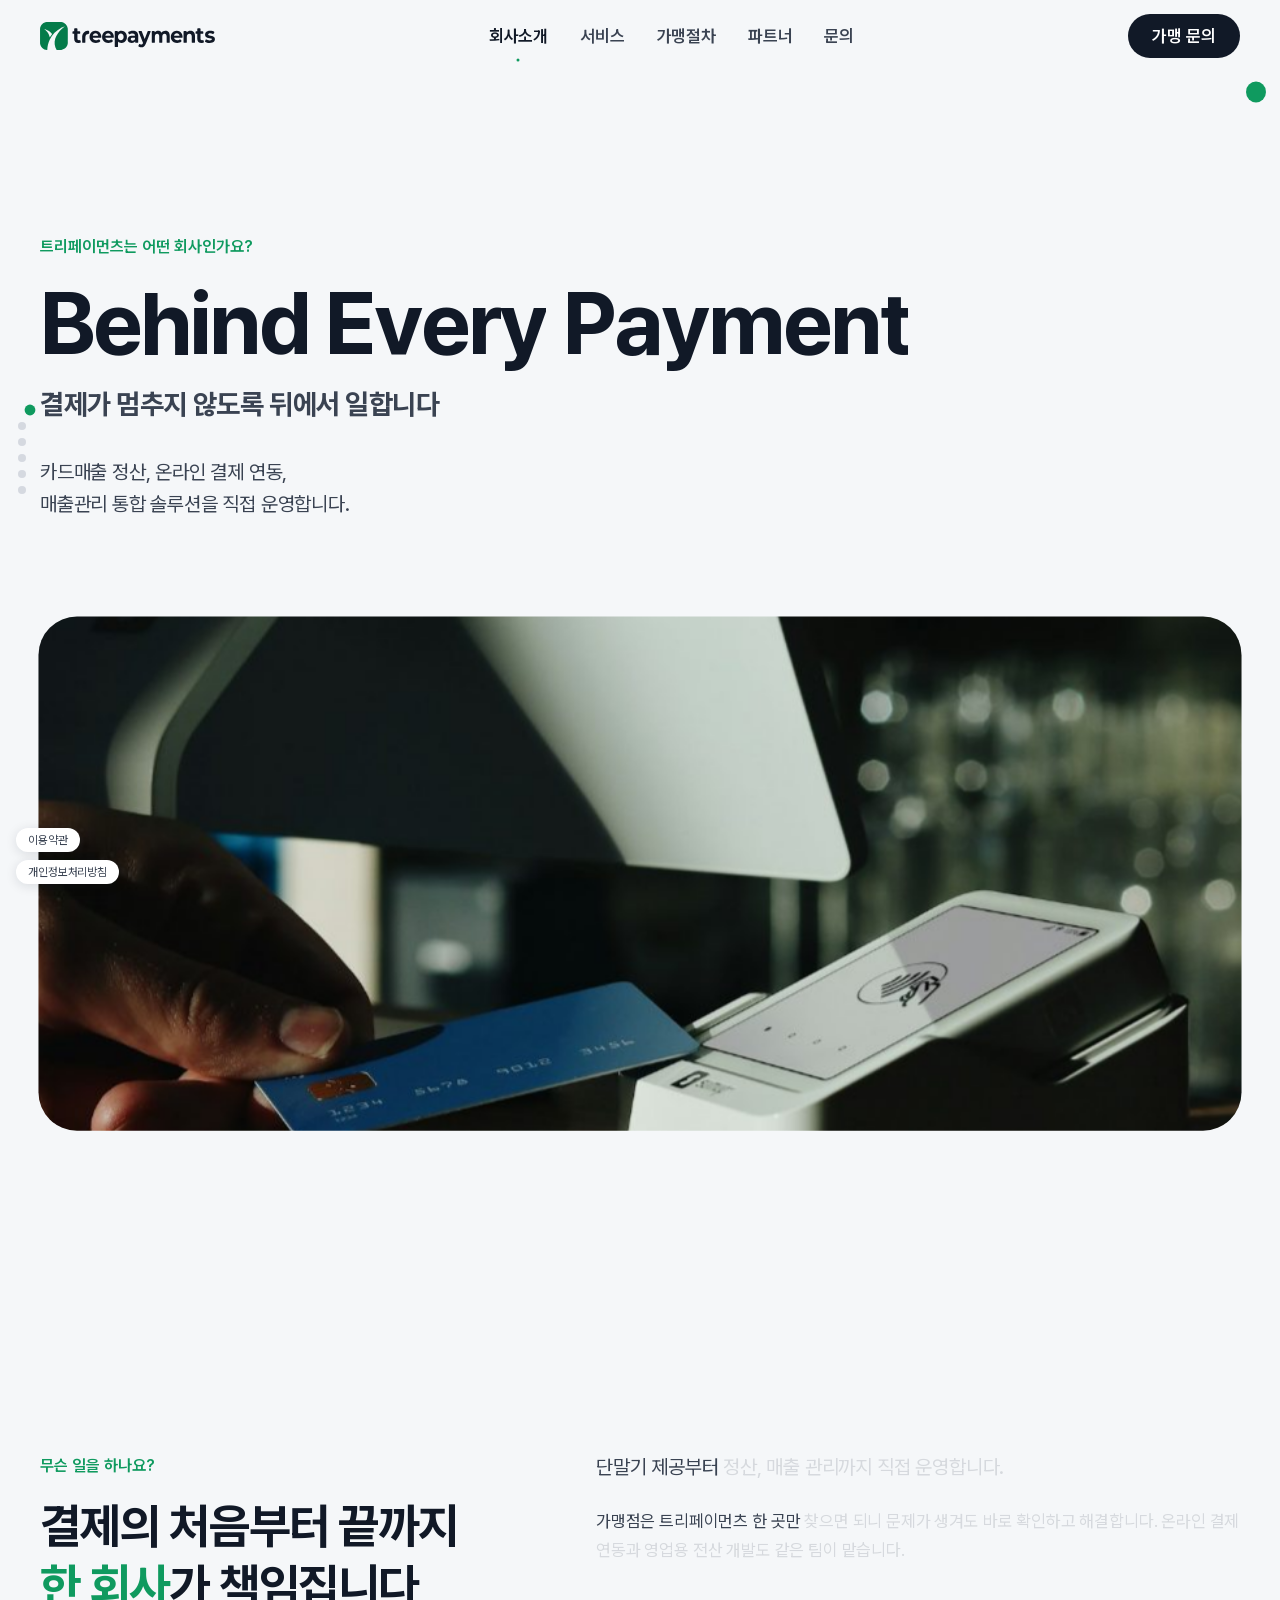
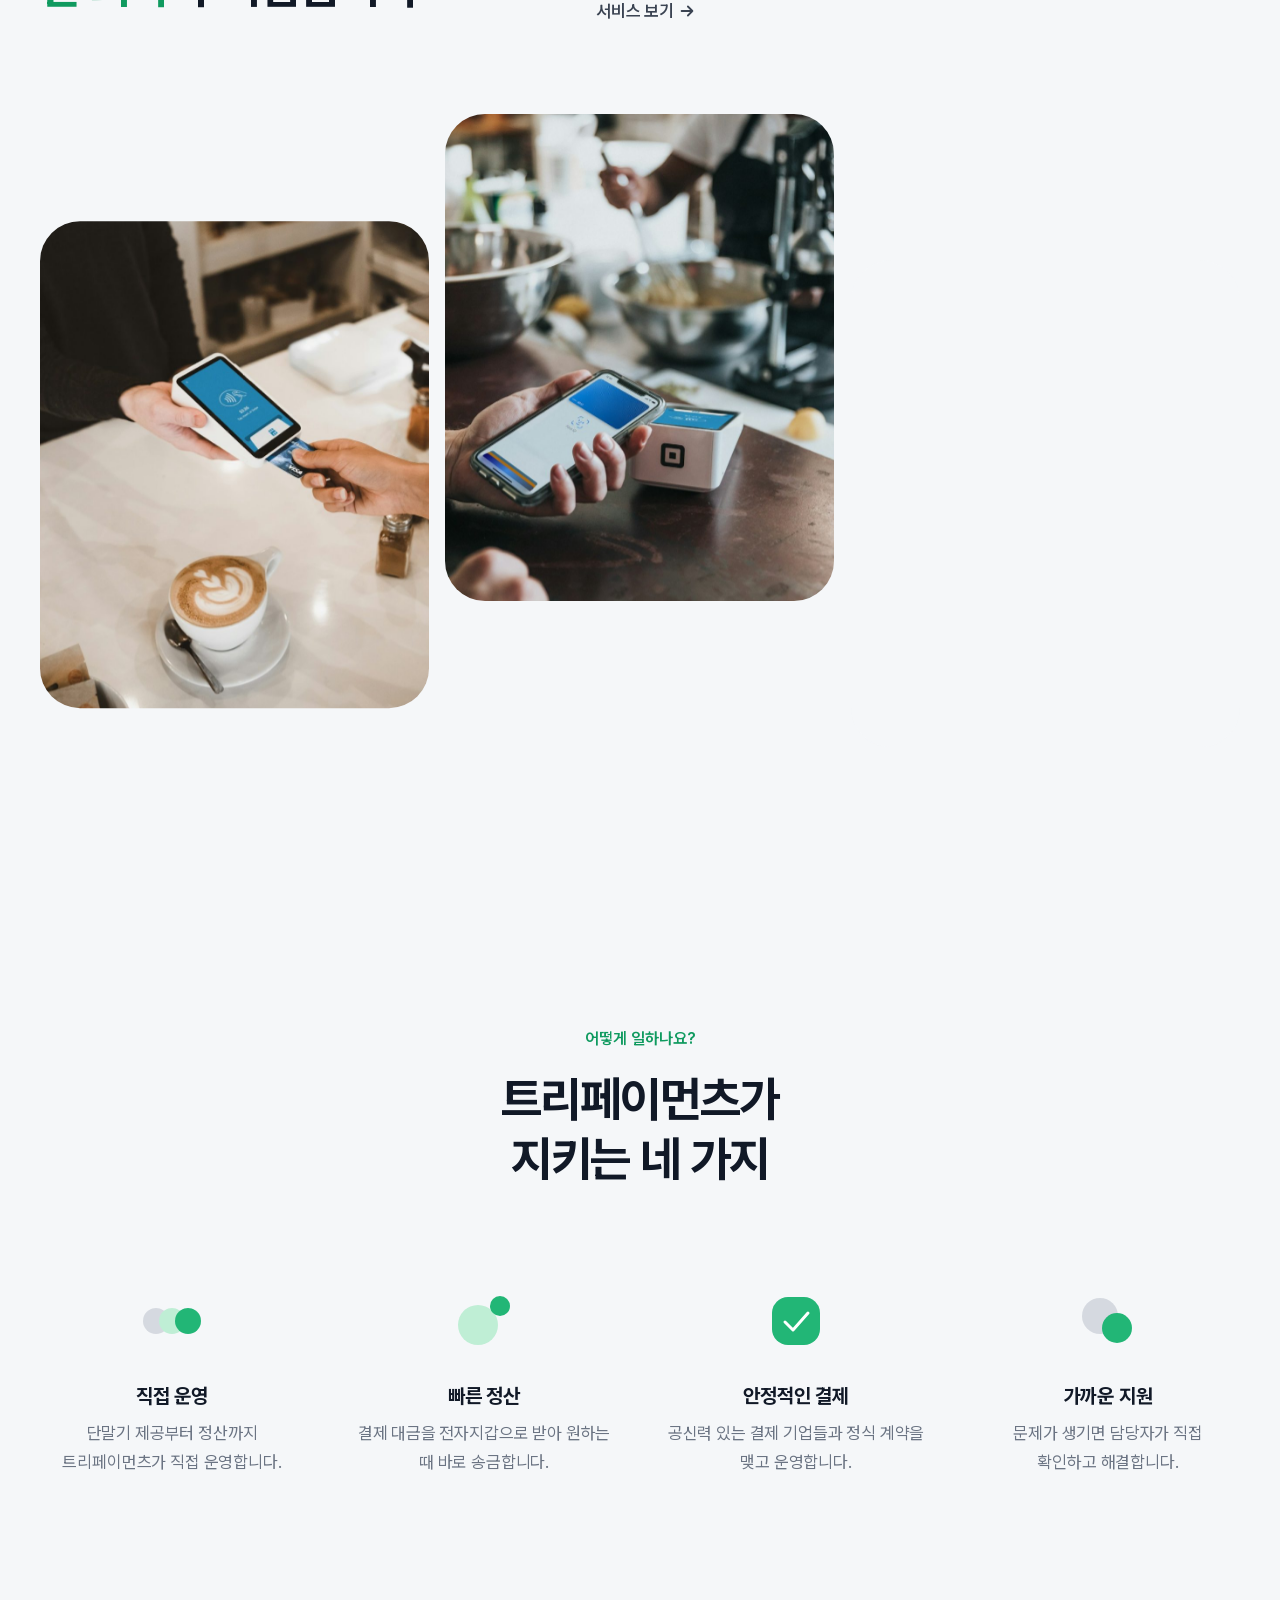
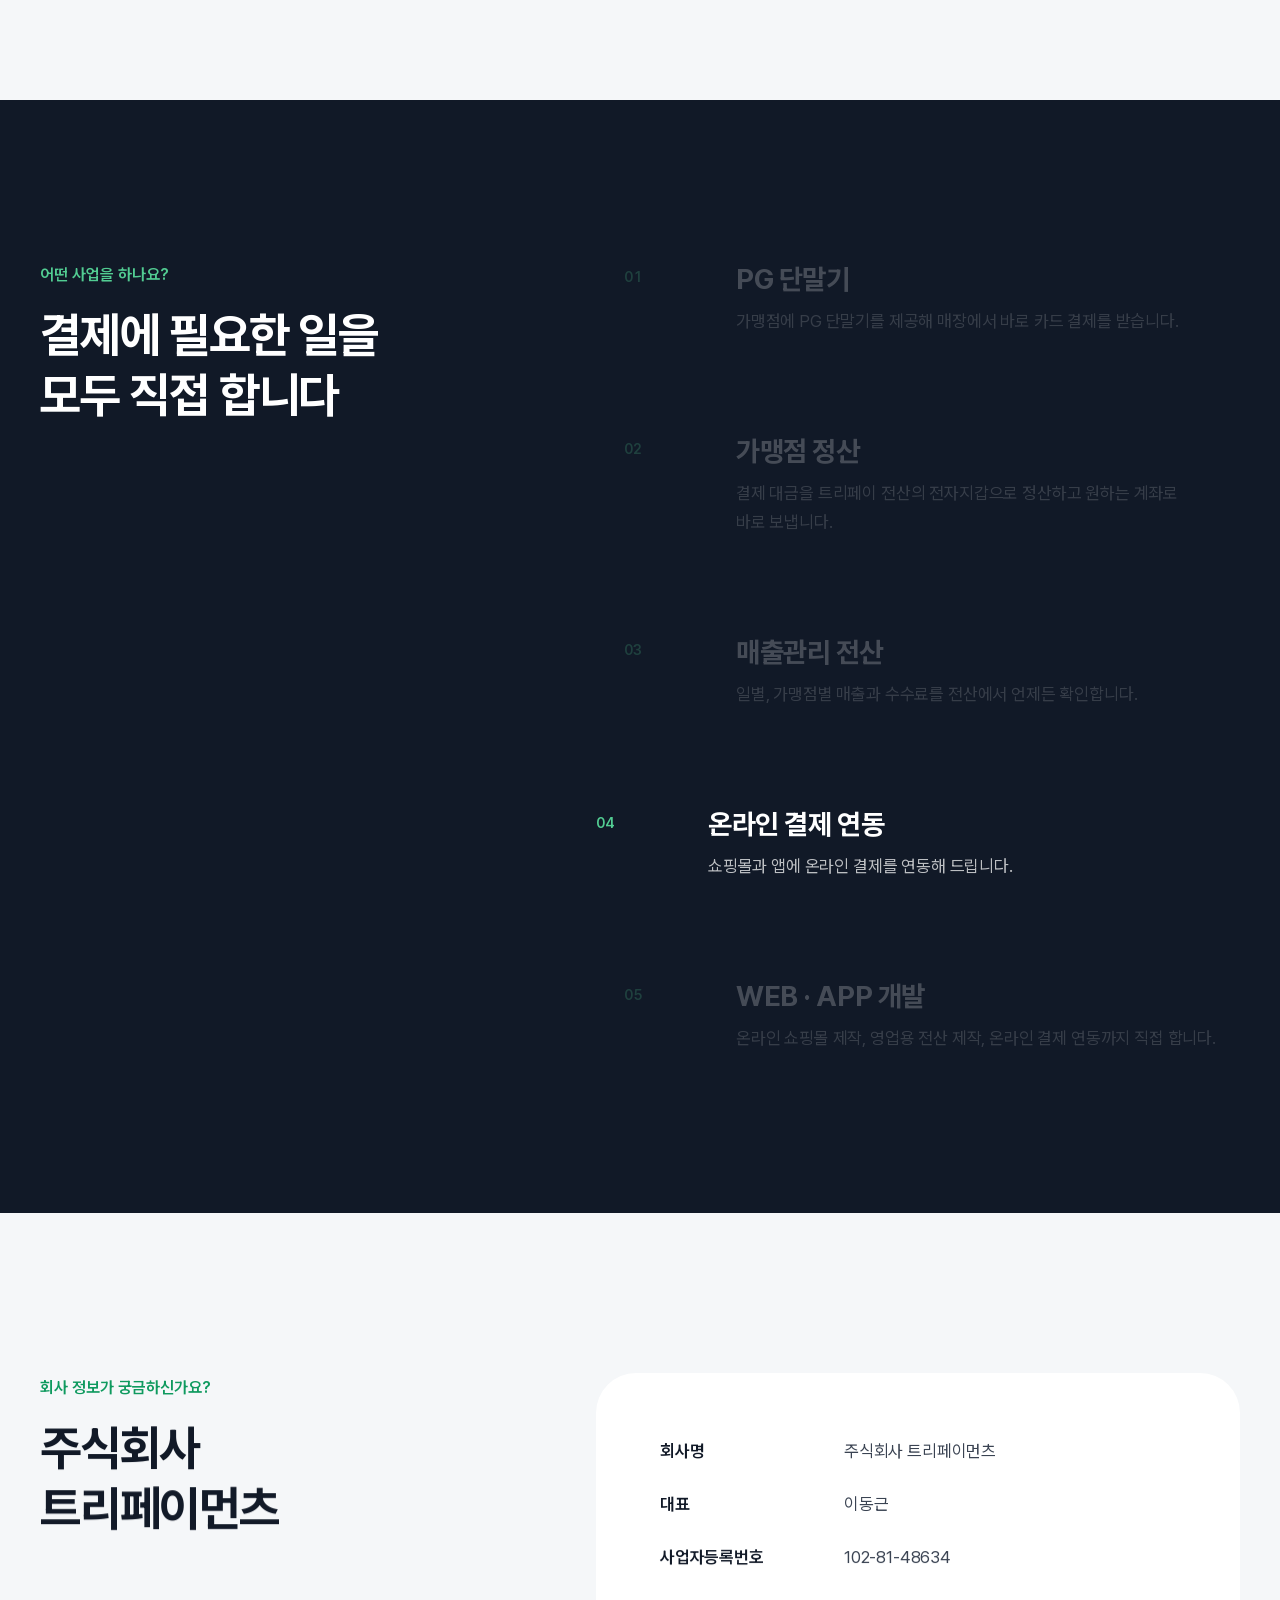
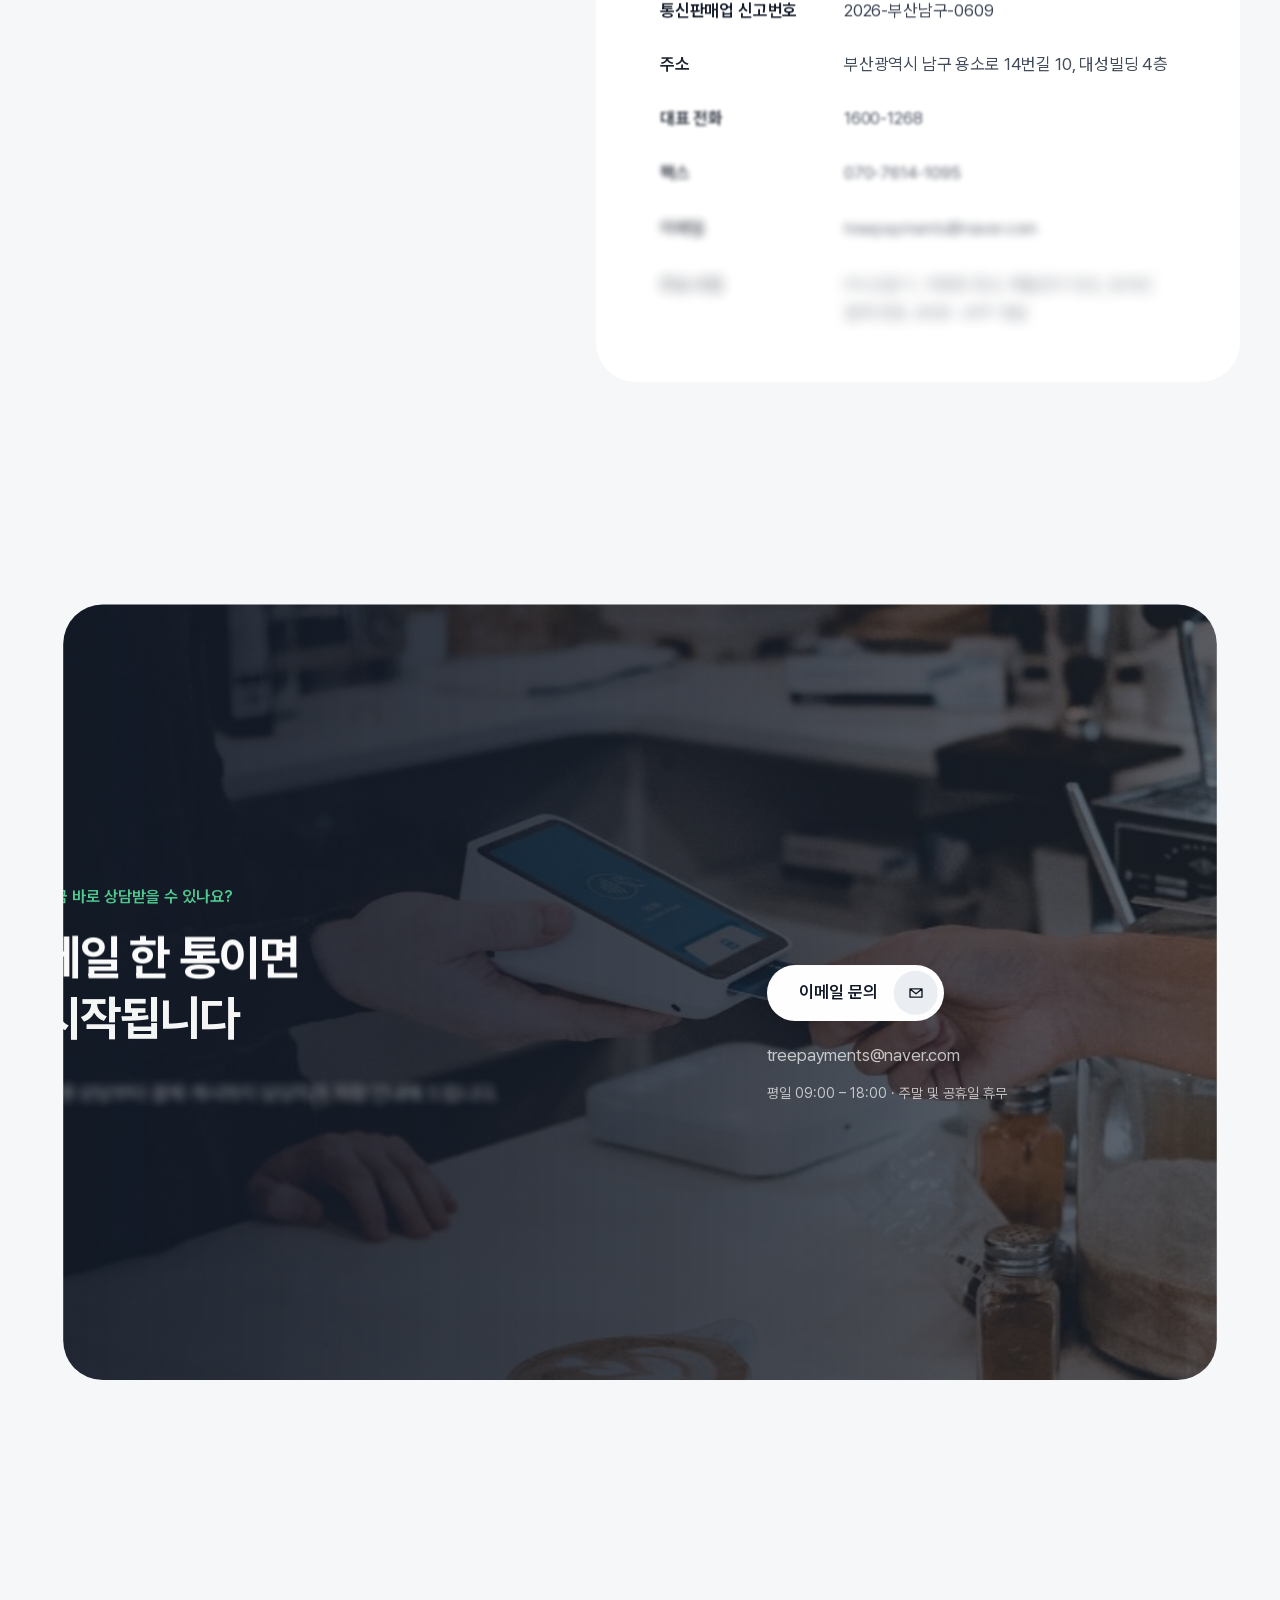
==== about.html @ 717920ee "Initial upload - Treepayments website v3" ====
<!doctype html>
<html lang="ko">
<head>
  <meta charset="utf-8">
  <meta name="viewport" content="width=device-width, initial-scale=1">
  <meta name="theme-color" content="#F5F7F9">
  <title>회사소개 | 트리페이먼츠</title>
  <meta name="description" content="트리페이먼츠는 카드매출 정산, 온라인 결제 연동, 매출관리 통합 솔루션을 직접 운영하는 회사입니다.">
  <link rel="canonical" href="https://treepayments.net/about.html">
  <meta name="robots" content="index, follow">
  <meta property="og:type" content="website">
  <meta property="og:site_name" content="트리페이먼츠">
  <meta property="og:locale" content="ko_KR">
  <meta property="og:title" content="회사소개 | 트리페이먼츠">
  <meta property="og:description" content="트리페이먼츠는 카드매출 정산, 온라인 결제 연동, 매출관리 통합 솔루션을 직접 운영하는 회사입니다.">
  <meta property="og:url" content="https://treepayments.net/about.html">
  <meta property="og:image" content="https://treepayments.net/assets/img/og.jpg">
  <meta property="og:image:width" content="1200">
  <meta property="og:image:height" content="630">
  <meta property="og:image:alt" content="트리페이먼츠">
  <meta name="twitter:card" content="summary_large_image">
  <meta name="twitter:title" content="회사소개 | 트리페이먼츠">
  <meta name="twitter:description" content="트리페이먼츠는 카드매출 정산, 온라인 결제 연동, 매출관리 통합 솔루션을 직접 운영하는 회사입니다.">
  <meta name="twitter:image" content="https://treepayments.net/assets/img/og.jpg">
  <link rel="icon" href="assets/logo/logo-symbol.png">
  <link rel="apple-touch-icon" href="assets/logo/apple-touch-icon.png">
  <link rel="stylesheet" href="css/tokens.css">
  <link rel="stylesheet" href="css/base.css">
  <link rel="stylesheet" href="css/components.css">
  <link rel="stylesheet" href="css/sections.css">
  <script>document.documentElement.classList.add("js");</script>
</head>
<body class="is-sub">

  <!-- Header -->
  <header class="header">
    <div class="container header__inner">
      <a class="header__logo" href="index.html" aria-label="트리페이먼츠 홈">
        <svg class="logo-mark" viewBox="26 26 328 328" width="328" height="328" aria-hidden="true" focusable="false"><path pathLength="1" d="M351.681,262.609c-.473-15.572-.339-31.36,0-47.218v-110.776c-4.284-41.302-35.176-71.737-75.803-78.036h-25.38c-6.985.092-14.009.082-21.058,0h-126.093C62.257,31.897,31.796,63.198,26.58,104.099v127.875c.052,5.479.05,10.94,0,16.383v29.151c5.512,41.358,38.687,73.804,80.708,76.327h3.708c1.833-42.88,11.936-84.476,30.146-123.194,26.303-55.927,76.076-105.766,130.837-134.163,4.87-2.525,38.819-18.411,41.017-16.473.327,1.499-.453,2.113-1.337,2.788-5.759,3.931-14.745,11.044-24.523,19.552-.285.248-.555.49-.838.737-2.335,1.905-4.63,3.852-6.824,5.891-30.701,28.543-61.611,71.373-74.493,111.507-14.584,45.435-9.469,92.986,16.223,133.308.269.021.539.029.808.047h54.059c39.874-6.834,71.269-36.051,75.612-77.54v-13.686ZM157.841,180.858c-6.205,8.274-11.647,16.433-16.12,24.007-.091.069-.171.118-.233.133-.418.104-.8-.048-1.151-.381-.778-2.974-1.763-6.275-2.923-9.724-.186-.553-.373-1.098-.562-1.638-.047-.182-.092-.343-.135-.474-8.331-25.05-21.479-48.944-41.707-66.293-1.148-.984-2.35-1.907-3.569-2.809-1.112-.885-2.243-1.774-3.408-2.665-4.659-3.563-9.19-6.74-13.313-9.385-.237-.209-.488-.405-.721-.619,6.616-.704,12.507.959,18.764,2.725,26.284,7.419,53.845,25.979,69.65,48.35,1.448,2.049,4.147,5.042,4.29,7.55-2.95,3.547-5.917,7.295-8.863,11.222Z"/></svg>
        <svg class="logo-word" viewBox="354 26 1722 328" width="1722" height="328" aria-hidden="true" focusable="false"><path d="M492.594,269.778c-5.382,1.465-11.149,2.201-17.3,2.201-15.55,0-27.596-4.228-36.138-12.686-8.546-8.454-12.815-20.881-12.815-37.28v-57.214h-11.917c-4.46,0-8.075-3.615-8.075-8.075v-14.917c0-4.46,3.615-8.075,8.075-8.075h11.917v-25.839c0-4.46,3.615-8.075,8.075-8.075h22.039c4.46,0,8.075,3.615,8.075,8.075v25.839h24.475c4.46,0,8.075,3.615,8.075,8.075v14.917c0,4.46-3.615,8.075-8.075,8.075h-24.475v56.697c0,5.869,1.41,10.4,4.229,13.592,2.819,3.195,6.792,4.789,11.918,4.789,2.99,0,5.766-.431,8.329-1.293,4.155-1.398,8.674.629,10.159,4.754l4.935,13.708c1.38,3.835-.28,8.162-3.947,9.94-2.311,1.12-4.83,2.051-7.558,2.793Z"/><path d="M593.476,165.082h.447c4.461,0,8.078-3.616,8.078-8.078v-19.927c0-4.461-3.616-8.078-8.078-8.078h-13.371c-.367,0-.735.021-1.099.068-29.418,3.827-55.236,31.221-59.368,60.315l-.085,1.248v71.291c0,4.461,3.616,8.078,8.078,8.078h21.135c4.461,0,8.078-3.616,8.078-8.078v-45.704h.083c.017-8.187.465-16.129,1.885-23.461,3.537-18.264,16.404-27.427,32.89-27.623v-.038h.165v-.003h1.163v-.012Z"/><path d="M735.823,211.658h-89.018c-1.143,0-1.972,1.094-1.669,2.197,2.087,7.6,6.136,13.684,12.147,18.255,6.576,5.008,14.821,7.508,24.733,7.508,6.832,0,12.855-1.076,18.069-3.236,3.126-1.294,6.145-3.039,9.057-5.234,3.432-2.587,8.311-1.965,11.13,1.279l9.864,11.351c2.915,3.354,2.711,8.454-.553,11.47-12.073,11.154-28.27,16.731-48.592,16.731-14.866,0-27.981-3.062-39.342-9.19-11.365-6.125-20.12-14.628-26.271-25.501-6.151-10.873-9.227-23.211-9.227-37.021,0-13.633,3.032-25.93,9.099-36.892,6.063-10.958,14.437-19.501,25.118-25.63,10.676-6.125,22.594-9.191,35.753-9.191,12.815,0,24.389,2.937,34.729,8.802,10.336,5.87,18.494,14.284,24.477,25.242,5.979,10.962,8.97,23.688,8.97,38.187,0,.261-.065,1.315-.196,3.161-.307,4.344-3.924,7.712-8.278,7.712ZM654.72,166.871c-5.438,4.776-8.879,11.17-10.316,19.176-.191,1.066.619,2.053,1.702,2.053h60.242c1.096,0,1.912-1.011,1.695-2.086-1.581-7.834-5.001-14.17-10.264-19.014-5.727-5.263-12.859-7.896-21.401-7.896s-15.762,2.589-21.657,7.767Z"/><path d="M882.823,211.658h-91.227c1.878,8.633,6.107,15.448,12.687,20.452,6.576,5.008,14.821,7.508,24.733,7.508,6.832,0,12.855-1.076,18.069-3.236,3.126-1.294,6.145-3.039,9.057-5.234,3.432-2.587,8.311-1.965,11.13,1.279l9.864,11.351c2.915,3.354,2.711,8.454-.553,11.47-12.073,11.154-28.27,16.731-48.592,16.731-14.866,0-27.981-3.062-39.342-9.19-11.365-6.125-20.12-14.628-26.271-25.501-6.151-10.873-9.227-23.211-9.227-37.021,0-13.633,3.032-25.93,9.099-36.892,6.063-10.958,14.437-19.501,25.118-25.63,10.676-6.125,22.594-9.191,35.753-9.191,12.815,0,24.389,2.937,34.729,8.802,10.336,5.87,18.494,14.284,24.477,25.242,5.979,10.962,8.97,23.688,8.97,38.187,0,.261-.065,1.315-.196,3.161-.307,4.344-3.924,7.712-8.278,7.712ZM801.72,166.871c-5.895,5.178-9.443,12.256-10.636,21.229h64.331c-1.37-8.802-4.914-15.833-10.636-21.099-5.727-5.263-12.859-7.896-21.401-7.896s-15.762,2.589-21.657,7.767Z"/><path d="M1012.308,137.486c9.908,5.955,17.725,14.328,23.452,25.112,5.723,10.789,8.586,23.345,8.586,37.669s-2.863,26.884-8.586,37.668c-5.727,10.788-13.544,19.157-23.452,25.112-9.912,5.954-20.933,8.932-33.062,8.932-16.748,0-29.903-5.606-39.47-16.828v56.92c0,4.452-3.609,8.062-8.062,8.062h-22.065c-4.452,0-8.062-3.609-8.062-8.062v-173.383c0-4.452,3.609-8.062,8.062-8.062h20.271c4.452,0,8.062,3.609,8.062,8.062v7.989c9.395-12.079,23.151-18.123,41.265-18.123,12.13,0,23.151,2.978,33.062,8.932ZM996.545,228.356c6.235-6.99,9.355-16.351,9.355-28.089s-3.12-21.1-9.355-28.09c-6.239-6.99-14.225-10.485-23.964-10.485s-17.729,3.495-23.964,10.485c-6.239,6.99-9.355,16.354-9.355,28.09s3.116,21.099,9.355,28.089c6.235,6.99,14.225,10.485,23.964,10.485s17.725-3.495,23.964-10.485Z"/><path d="M1160.385,143.959c10.85,10.271,16.275,25.759,16.275,46.47v71.447c0,4.436-3.596,8.032-8.032,8.032h-19.56c-4.436,0-8.032-3.596-8.032-8.032v-9.313c-7.35,12.944-20.678,19.417-39.984,19.417-10.082,0-18.797-1.812-26.143-5.437-7.348-3.625-12.986-8.629-16.914-15.016-3.934-6.384-5.896-13.633-5.896-21.747,0-12.944,4.613-23.126,13.842-30.549,9.227-7.418,23.406-11.132,42.545-11.132h29.986c0-6.213-1.023-11.043-3.074-14.498-4.613-8.628-13.584-12.944-26.912-12.944-7.008,0-13.885,1.165-20.633,3.495-3.671,1.267-7.05,2.776-10.138,4.528-4.05,2.297-9.19.708-11.209-3.487l-6.529-13.562c-1.79-3.719-.493-8.223,3.049-10.343,5.708-3.416,12.232-6.193,19.573-8.331,10.08-2.933,20.416-4.401,31.014-4.401,20.33,0,35.922,5.138,46.773,15.404ZM1127.963,240.007c4.955-3.192,8.459-7.896,10.508-14.109v-14.239h-25.885c-15.551,0-23.324,5.437-23.324,16.31,0,5.178,1.879,9.28,5.639,12.298,3.756,3.021,8.971,4.53,15.635,4.53s12.471-1.594,17.428-4.789Z"/><path d="M1244.432,312.366c-8.803,6.557-19.439,9.838-31.91,9.838-6.836,0-13.583-1.125-20.247-3.366-3.964-1.336-7.475-2.976-10.532-4.921-3.395-2.16-4.57-6.568-2.824-10.194l6.881-14.286c1.999-4.151,7.032-5.689,11.107-3.54.938.494,1.914.947,2.929,1.357,3.845,1.553,7.646,2.33,11.405,2.33,5.126,0,9.312-1.21,12.559-3.625,3.244-2.419,6.408-7.423,9.483-15.016l-52.421-129.277c-2.14-5.276,1.743-11.041,7.437-11.041h21.819c3.305,0,6.273,2.027,7.475,5.105l34.913,89.389,34.913-89.389c1.203-3.079,4.17-5.105,7.475-5.105h19.31c5.679,0,9.561,5.737,7.45,11.009l-54.796,136.816c-6.151,16.052-13.628,27.354-22.426,33.915Z"/><path d="M1532.018,143.959c9.169,10.271,13.757,25.674,13.757,46.211v71.681c0,4.45-3.607,8.057-8.057,8.057h-19.923c-4.45,0-8.057-3.607-8.057-8.057v-65.468c0-11.043-2.069-19.287-6.209-24.724-4.139-5.437-9.944-8.155-17.409-8.155-8.441,0-15.138,3.066-20.087,9.19-4.953,6.128-7.427,15.234-7.427,27.312v61.844c0,4.45-3.607,8.057-8.057,8.057h-19.922c-4.45,0-8.057-3.607-8.057-8.057v-65.468c0-11.043-2.032-19.287-6.087-24.724-4.06-5.437-9.903-8.155-17.531-8.155-8.278,0-14.895,3.066-19.844,9.19-4.954,6.128-7.427,15.234-7.427,27.312v61.844c0,4.45-3.607,8.057-8.057,8.057h-20.166c-4.45,0-8.057-3.607-8.057-8.057v-123.169c0-4.45,3.607-8.057,8.057-8.057h18.462c4.45,0,8.057,3.607,8.057,8.057v7.995c4.542-5.866,10.185-10.356,16.922-13.462,6.734-3.106,14.16-4.66,22.279-4.66,8.765,0,16.679,1.942,23.739,5.825,7.062,3.883,12.783,9.539,17.166,16.957,5.029-7.249,11.443-12.855,19.235-16.828,7.791-3.968,16.313-5.955,25.565-5.955,15.583,0,27.959,5.138,37.132,15.404Z"/><path d="M1687.822,211.658h-91.227c1.878,8.633,6.106,15.448,12.687,20.452,6.576,5.008,14.821,7.508,24.733,7.508,6.832,0,12.854-1.076,18.068-3.236,3.127-1.294,6.146-3.039,9.058-5.234,3.431-2.587,8.31-1.965,11.129,1.279l9.865,11.352c2.915,3.354,2.711,8.454-.553,11.47-12.073,11.154-28.27,16.731-48.593,16.731-14.865,0-27.981-3.062-39.342-9.19-11.366-6.125-20.12-14.628-26.271-25.501s-9.227-23.211-9.227-37.021c0-13.633,3.031-25.93,9.099-36.892,6.063-10.958,14.437-19.501,25.117-25.63,10.677-6.125,22.595-9.191,35.754-9.191,12.815,0,24.389,2.937,34.729,8.802,10.337,5.87,18.494,14.284,24.477,25.242,5.979,10.962,8.971,23.688,8.971,38.187,0,.261-.065,1.315-.196,3.162-.307,4.343-3.923,7.711-8.278,7.711ZM1606.72,166.871c-5.896,5.178-9.443,12.256-10.637,21.229h64.331c-1.369-8.802-4.914-15.833-10.637-21.099-5.727-5.263-12.858-7.896-21.4-7.896s-15.763,2.589-21.657,7.767Z"/><path d="M1826.766,144.088c9.907,10.355,14.865,25.719,14.865,46.082v71.657c0,4.463-3.618,8.081-8.081,8.081h-21.771c-4.463,0-8.081-3.618-8.081-8.081v-65.444c0-11.043-2.307-19.287-6.92-24.724-4.613-5.437-11.193-8.155-19.735-8.155-9.57,0-17.172,3.151-22.811,9.449-5.639,6.303-8.458,15.663-8.458,28.09v60.784c0,4.463-3.618,8.081-8.081,8.081h-22.027c-4.463,0-8.081-3.618-8.081-8.081v-123.121c0-4.463,3.618-8.081,8.081-8.081h20.233c4.463,0,8.081,3.618,8.081,8.081v8.229c5.126-5.866,11.405-10.396,18.838-13.592,7.433-3.191,15.591-4.79,24.477-4.79,16.403,0,29.559,5.178,39.471,15.534Z"/><path d="M1934.593,269.778c-5.383,1.465-11.149,2.201-17.301,2.201-15.55,0-27.596-4.228-36.138-12.686-8.546-8.454-12.815-20.881-12.815-37.28v-57.214h-11.952c-4.44,0-8.039-3.599-8.039-8.039v-14.989c0-4.44,3.599-8.039,8.039-8.039h11.952v-25.875c0-4.44,3.599-8.039,8.039-8.039h22.111c4.44,0,8.039,3.599,8.039,8.039v25.875h24.511c4.44,0,8.039,3.599,8.039,8.039v14.989c0,4.44-3.599,8.039-8.039,8.039h-24.511v56.697c0,5.869,1.409,10.4,4.229,13.592,2.819,3.195,6.792,4.789,11.918,4.789,2.989,0,5.765-.431,8.328-1.293,4.155-1.398,8.674.629,10.159,4.754l4.945,13.737c1.374,3.818-.28,8.123-3.929,9.896-2.319,1.127-4.847,2.062-7.586,2.807Z"/><path d="M1981.495,267.708c-7.085-1.951-13.227-4.247-18.424-6.887-3.793-1.927-5.435-6.465-3.744-10.369l6.117-14.124c1.846-4.262,6.896-6.057,11.036-3.952,4.2,2.136,8.82,3.946,13.858,5.429,8.201,2.419,16.314,3.625,24.348,3.625,16.06,0,24.093-4.228,24.093-12.686,0-3.969-2.179-6.816-6.536-8.544-4.356-1.723-11.064-3.191-20.119-4.4-10.765-1.724-19.651-3.71-26.655-5.955-7.008-2.241-13.071-6.213-18.197-11.909-5.126-5.695-7.689-13.806-7.689-24.335,0-8.802,2.436-16.609,7.305-23.43,4.87-6.816,11.874-12.123,21.017-15.921,9.139-3.794,19.947-5.696,32.422-5.696,9.228,0,18.41,1.08,27.553,3.236,5.868,1.387,11.122,3.111,15.759,5.172,4.076,1.811,5.929,6.565,4.112,10.638l-6.252,14.019c-1.831,4.106-6.659,5.877-10.743,3.999-9.445-4.343-19.589-6.516-30.429-6.516-8.201,0-14.312,1.21-18.325,3.625-4.017,2.419-6.022,5.526-6.022,9.32,0,4.316,2.218,7.338,6.663,9.061,4.441,1.727,11.361,3.366,20.761,4.919,10.765,1.727,19.562,3.713,26.398,5.954,6.832,2.245,12.771,6.213,17.813,11.909,5.037,5.695,7.561,13.636,7.561,23.817,0,8.633-2.479,16.311-7.433,23.041-4.958,6.731-12.09,11.954-21.401,15.663-9.314,3.71-20.376,5.566-33.19,5.566-10.765,0-21.317-1.424-31.653-4.271Z"/></svg>
      </a>
      <nav class="header__nav" aria-label="주 메뉴">
        <a href="about.html">회사소개</a>
        <a href="services.html">서비스</a>
        <a href="process.html">가맹절차</a>
        <a href="partners.html">파트너</a>
        <a href="contact.html">문의</a>
      </nav>
      <a class="btn btn--mail header__cta" href="contact.html">가맹 문의</a>
      <button class="header__toggle" type="button" aria-label="메뉴 열기" aria-expanded="false"><span></span></button>
    </div>
  </header>

  <div class="menu" id="menu">
    <nav class="menu__list" aria-label="모바일 메뉴">
      <a href="about.html">회사소개</a>
      <a href="services.html">서비스</a>
      <a href="process.html">가맹절차</a>
      <a href="partners.html">파트너</a>
      <a href="contact.html">문의</a>
    </nav>
    <a class="btn btn--mail" href="contact.html">가맹 문의</a>
    <a class="menu__mail" href="mailto:">이메일 <span data-info="mail"></span></a>
  </div>

  <main id="top">

    <!-- Page head -->
    <section class="section sec-page">
      <div class="container">
        <div class="page-head">
          <span class="t-label" data-intro>트리페이먼츠는 어떤 회사인가요?</span>
          <h1 class="page-head__title">
            <span class="page-head__en">Behind Every Payment</span>
            <span class="page-head__ko" data-intro>결제가 멈추지 않도록 뒤에서 일합니다</span>
          </h1>
          <p class="t-lead" data-intro>카드매출 정산, 온라인 결제 연동, <br class="pc">매출관리 통합 솔루션을 직접 운영합니다.</p>
        </div>
        <div class="page-head__photo">
          <div class="media media--xl"><img decoding="async" src="assets/img/terminal.jpg" width="1157" height="868" alt="매장 카운터에서 카드 단말기에 카드를 대는 모습"></div>
        </div>
      </div>
    </section>

    <!-- Story -->
    <section class="section sec-side">
      <div class="container">
        <div class="side">
          <div class="section__head section__head--left side__head">
            <span class="t-label" data-reveal>무슨 일을 하나요?</span>
            <h2 class="t-h1" data-reveal>결제의 처음부터 끝까지<br><span class="accent">한 회사</span>가 책임집니다</h2>
          </div>
          <div class="side__body">
            <p class="t-lead" data-scrub-text>단말기 제공부터 정산, 매출 관리까지 직접 운영합니다.</p>
            <p class="t-body" data-scrub-text>가맹점은 트리페이먼츠 한 곳만 찾으면 되니 문제가 생겨도 바로 확인하고 해결합니다. 온라인 결제 연동과 영업용 전산 개발도 같은 팀이 맡습니다.</p>
            <a class="link-arrow" href="services.html">서비스 보기 <svg viewBox="0 0 20 20" fill="none" aria-hidden="true"><path d="M4 10h12m-5-5 5 5-5 5" stroke="currentColor" stroke-width="2" stroke-linecap="round" stroke-linejoin="round"/></svg></a>
          </div>
        </div>
        <ul class="photo-row" data-reveal-group>
          <li class="media media--xl"><img decoding="async" src="assets/img/scene-01.jpg" width="980" height="1225" alt="카페에서 카드로 결제하는 모습" loading="lazy"></li>
          <li class="media media--xl"><img decoding="async" src="assets/img/scene-03.jpg" width="980" height="1225" alt="매장에서 결제하는 모습" loading="lazy"></li>
          <li class="media media--xl"><img decoding="async" src="assets/img/scene-04.jpg" width="980" height="1225" alt="결제 단말기를 쓰는 모습" loading="lazy"></li>
        </ul>
      </div>
    </section>

    <!-- Values -->
    <section class="section sec-values">
      <div class="container">
        <div class="section__head">
          <span class="t-label" data-reveal>어떻게 일하나요?</span>
          <h2 class="t-h1" data-reveal>트리페이먼츠가<br>지키는 네 가지</h2>
        </div>
        <ul class="values" data-reveal-group>
          <li class="value">
            <svg class="value__pic" viewBox="0 0 72 72" aria-hidden="true"><circle class="pic-c" cx="20" cy="36" r="13"/><circle class="pic-b" cx="36" cy="36" r="13"/><circle class="pic-a" cx="52" cy="36" r="13"/></svg>
            <p class="value__title">직접 운영</p>
            <p class="t-body value__text">단말기 제공부터 정산까지 트리페이먼츠가 직접 운영합니다.</p>
          </li>
          <li class="value">
            <svg class="value__pic" viewBox="0 0 72 72" aria-hidden="true"><circle class="pic-b" cx="30" cy="40" r="20"/><circle class="pic-a" cx="52" cy="21" r="10"/></svg>
            <p class="value__title">빠른 정산</p>
            <p class="t-body value__text">결제 대금을 전자지갑으로 받아 원하는 때 바로 송금합니다.</p>
          </li>
          <li class="value">
            <svg class="value__pic" viewBox="0 0 72 72" aria-hidden="true"><rect class="pic-a" x="12" y="12" width="48" height="48" rx="16"/><path class="pic-line" d="M25 37l8 8 15-17"/></svg>
            <p class="value__title">안정적인 결제</p>
            <p class="t-body value__text">공신력 있는 결제 기업들과 정식 계약을 맺고 운영합니다.</p>
          </li>
          <li class="value">
            <svg class="value__pic" viewBox="0 0 72 72" aria-hidden="true"><circle class="pic-c" cx="28" cy="31" r="18"/><circle class="pic-a" cx="45" cy="43" r="15"/></svg>
            <p class="value__title">가까운 지원</p>
            <p class="t-body value__text">문제가 생기면 담당자가 직접 확인하고 해결합니다.</p>
          </li>
        </ul>
      </div>
    </section>

    <!-- Business -->
    <section class="section section--ink sec-band">
      <div class="container">
        <div class="band">
          <div class="section__head section__head--left band__head">
            <span class="t-label" data-reveal>어떤 사업을 하나요?</span>
            <h2 class="t-h1" data-reveal>결제에 필요한 일을<br>모두 직접 합니다</h2>
          </div>
          <ol class="band__list">
            <li class="band__item">
              <span class="band__num">01</span>
              <div>
                <p class="band__title">PG 단말기</p>
                <p class="t-body band__text">가맹점에 PG 단말기를 제공해 매장에서 바로 카드 결제를 받습니다.</p>
              </div>
            </li>
            <li class="band__item">
              <span class="band__num">02</span>
              <div>
                <p class="band__title">가맹점 정산</p>
                <p class="t-body band__text">결제 대금을 트리페이 전산의 전자지갑으로 정산하고 원하는 계좌로 바로 보냅니다.</p>
              </div>
            </li>
            <li class="band__item">
              <span class="band__num">03</span>
              <div>
                <p class="band__title">매출관리 전산</p>
                <p class="t-body band__text">일별, 가맹점별 매출과 수수료를 전산에서 언제든 확인합니다.</p>
              </div>
            </li>
            <li class="band__item">
              <span class="band__num">04</span>
              <div>
                <p class="band__title">온라인 결제 연동</p>
                <p class="t-body band__text">쇼핑몰과 앱에 온라인 결제를 연동해 드립니다.</p>
              </div>
            </li>
            <li class="band__item">
              <span class="band__num">05</span>
              <div>
                <p class="band__title">WEB · APP 개발</p>
                <p class="t-body band__text">온라인 쇼핑몰 제작, 영업용 전산 제작, 온라인 결제 연동까지 직접 합니다.</p>
              </div>
            </li>
          </ol>
        </div>
      </div>
    </section>

    <!-- Company -->
    <section class="section sec-info">
      <div class="container">
        <div class="side">
          <div class="section__head section__head--left side__head">
            <span class="t-label" data-reveal>회사 정보가 궁금하신가요?</span>
            <h2 class="t-h1" data-reveal>주식회사<br>트리페이먼츠</h2>
          </div>
          <dl class="info" data-reveal-group>
            <div class="info__row"><dt class="t-body">회사명</dt><dd class="t-body"><span data-info="company"></span></dd></div>
            <div class="info__row"><dt class="t-body">대표</dt><dd class="t-body"><span data-info="ceo"></span></dd></div>
            <div class="info__row"><dt class="t-body">사업자등록번호</dt><dd class="t-body"><span data-info="bizNo"></span></dd></div>
            <div class="info__row"><dt class="t-body">통신판매업 신고번호</dt><dd class="t-body"><span data-info="mailOrderNo"></span></dd></div>
            <div class="info__row"><dt class="t-body">주소</dt><dd class="t-body"><span data-info="address"></span></dd></div>
            <div class="info__row"><dt class="t-body">대표 전화</dt><dd class="t-body"><a class="u-line" href="tel:"><span data-info="tel"></span></a></dd></div>
            <div class="info__row"><dt class="t-body">팩스</dt><dd class="t-body"><span data-info="fax"></span></dd></div>
            <div class="info__row"><dt class="t-body">이메일</dt><dd class="t-body"><a class="u-line" href="mailto:"><span data-info="mail"></span></a></dd></div>
            <div class="info__row"><dt class="t-body">주요 사업</dt><dd class="t-body">PG 단말기, 가맹점 정산, 매출관리 전산, 온라인 결제 연동, WEB · APP 개발</dd></div>
          </dl>
        </div>
      </div>
    </section>

    <!-- Contact -->
    <section class="section section--ink cta-band" id="contact">
      <img class="cta-band__photo" decoding="async" src="assets/img/hero.jpg" width="1568" height="672" alt="" loading="lazy">
      <div class="container cta-band__inner">
        <div class="section__head section__head--left">
          <span class="t-label" data-reveal>지금 바로 상담받을 수 있나요?</span>
          <h2 class="t-h1" data-reveal>메일 한 통이면<br>시작됩니다</h2>
          <p class="t-lead" data-reveal>가맹 상담부터 결제 개시까지 담당자가 직접 안내해 드립니다.</p>
        </div>
        <div class="cta-band__actions">
          <div class="btn-row">
            <a class="btn btn--mail" href="mailto:">이메일 문의 <svg viewBox="0 0 24 24" aria-hidden="true"><path fill="none" stroke="currentColor" stroke-width="1.8" stroke-linecap="round" stroke-linejoin="round" d="M4 6.5h16v11H4z M4.5 7l7.5 6 7.5-6"/></svg></a>
          </div>
          <a class="u-line" href="mailto:"><span data-info="mail"></span></a>
          <span class="t-small"><span data-info="hours"></span> · 주말 및 공휴일 휴무</span>
        </div>
      </div>
    </section>

  </main>

  <!-- Legal -->
  <nav class="legal-dock" aria-label="약관">
    <button class="legal-dock__btn" type="button" data-sheet="terms">이용약관</button>
    <button class="legal-dock__btn" type="button" data-sheet="privacy">개인정보처리방침</button>
  </nav>

  <!-- Footer -->
  <footer class="footer">
    <div class="container">
      <div class="footer__inner">
        <div class="footer__brand">
          <img decoding="async" src="assets/logo/logo.png" width="2050" height="328" alt="Treepayments">
          <p class="t-small"><span data-info="company"></span> · 대표 <span data-info="ceo"></span></p>
          <p class="t-small"><span data-info="address"></span></p>
          <p class="t-small">사업자등록번호 <span data-info="bizNo"></span></p>
          <p class="t-small">통신판매업 신고번호 <span data-info="mailOrderNo"></span></p>
          <p class="t-small">전화 <span data-info="tel"></span> · 팩스 <span data-info="fax"></span></p>
          <p class="t-small">이메일 <span data-info="mail"></span></p>
        </div>
        <div class="footer__col">
          <p class="t-label">서비스</p>
          <ul>
            <li><a class="u-line" href="services.html">PG 단말기</a></li>
            <li><a class="u-line" href="services.html">가맹점 정산</a></li>
            <li><a class="u-line" href="services.html">매출관리 전산</a></li>
            <li><a class="u-line" href="services.html">온라인 결제 연동</a></li>
            <li><a class="u-line" href="services.html#development">WEB · APP 개발</a></li>
          </ul>
        </div>
        <div class="footer__col">
          <p class="t-label">회사</p>
          <ul>
            <li><a class="u-line" href="about.html">회사소개</a></li>
            <li><a class="u-line" href="process.html">가맹절차</a></li>
            <li><a class="u-line" href="partners.html">파트너</a></li>
            <li><a class="u-line" href="contact.html">가맹 문의</a></li>
          </ul>
        </div>
      </div>
      <div class="footer__bottom">
        <p class="t-small">© 2026 Treepayments. All rights reserved.</p>
        <p class="t-small footer__legal"><a class="u-line" href="#privacy" data-sheet="privacy">개인정보처리방침</a> · <a class="u-line" href="#terms" data-sheet="terms">이용약관</a></p>
      </div>
    </div>
  </footer>

  <script src="js/vendor/gsap.min.js"></script>
  <script src="js/vendor/ScrollTrigger.min.js"></script>
  <script src="js/vendor/lenis.min.js"></script>
  <script src="js/main.js"></script>
</body>
</html>
---- css/tokens.css ----
/* Design tokens. Every color, size, spacing, radius, shadow and motion value used by the site. */

:root {
  /* Color */
  --green-900: #06301D;
  --green-800: #075C38;
  --green-700: #047B4A;
  --green-600: #0F9A5F;
  --green-500: #22B676;
  --green-400: #52CC92;
  --green-300: #8CE0B5;
  --green-200: #BFEED5;
  --green-100: #E2F7EB;
  --teal-400:  #5CC9D6;
  --wood-600: #8A6549;
  /* the services tree's painting: bark in light, half light and shade, and six leaf greens from deep to sunlit */
  --bark-700: #4A3426;
  --bark-600: #5E4330;
  --bark-500: #7A5638;
  --bark-300: #A47D57;
  --leaf-0: #183F20;
  --leaf-1: #22562A;
  --leaf-2: #2E7135;
  --leaf-3: #3F8A3A;
  --leaf-4: #5DA144;
  --leaf-5: #86BC52;
  --ink-900: #111927;
  --ink-700: #3A4352;
  --ink-500: #6B7483;
  --ink-300: #A4ABB7;
  --ink-200: #D5D9E0;
  --ink-100: #EBEEF2;
  --white: #FFFFFF;
  --bg-soft: #F5F7F9;
  --sage-200: #D0D6E1;

  --color-text: var(--ink-900);
  --color-text-2: var(--ink-700);
  --color-text-3: var(--ink-500);
  --color-accent: var(--green-600);
  --color-accent-hover: var(--green-700);
  --color-line: var(--ink-100);
  --color-on-dark: #FFFFFF;
  --color-on-dark-2: rgba(255, 255, 255, 0.72);
  --color-on-dark-3: rgba(255, 255, 255, 0.5);

  --grad-accent: linear-gradient(135deg, #52CC92 0%, #5CC9D6 100%);
  --grad-dark: linear-gradient(180deg, #050706 0%, #0B0F0D 100%);

  /* Translucent header and menu */
  --glass-bg-strong: rgba(255, 255, 255, 0.78);
  --glass-blur: 16px;

  /* Tile */
  --tile-bg: var(--bg-soft);
  --tile-pad: 48px;

  /* Shadow */
  --shadow-card: 0 12px 40px rgba(6, 48, 29, 0.08);
  --shadow-float: 0 24px 64px rgba(6, 48, 29, 0.14);
  --shadow-tile: 18px 18px 48px rgba(6, 48, 29, 0.10), -14px -14px 40px rgba(255, 255, 255, 0.95);
  /* sub pages: a tile of the page's own grey, lit from above (a pale top edge and sheen) and resting on a soft shadow */
  --shadow-tile-lit: 0 1px 2px rgba(6, 48, 29, 0.05), 0 22px 44px -14px rgba(6, 48, 29, 0.16), 0 -10px 28px -6px rgba(255, 255, 255, 0.9),
    inset 0 1.5px 0 rgba(255, 255, 255, 0.95), inset 0 -1px 0 rgba(6, 48, 29, 0.05);
  --tile-sheen: linear-gradient(180deg, rgba(255, 255, 255, 0.7) 0%, rgba(255, 255, 255, 0.18) 38%, rgba(255, 255, 255, 0) 70%);
  --shadow-button: 0 2px 12px rgba(17, 25, 39, 0.12);

  /* Type */
  --font-sans: "Pretendard Variable", Pretendard, -apple-system, BlinkMacSystemFont, system-ui,
    "Apple SD Gothic Neo", "Noto Sans KR", "Malgun Gothic", sans-serif;
  --fw-bold: 700;
  --fw-semibold: 600;
  --fw-regular: 400;
  --fw-light: 300;
  --fw-thin: 200;
  --fw-hair: 100;

  --fs-display: 60px; --lh-display: 1.2;  --ls-display: -0.025em;
  --fs-h1: 48px;      --lh-h1: 1.25;      --ls-h1: -0.025em;
  --fs-h2: 36px;      --lh-h2: 1.3;       --ls-h2: -0.02em;
  --fs-h3: 28px;      --lh-h3: 1.4;       --ls-h3: -0.015em;
  --fs-lead: 20px;    --lh-lead: 1.6;     --ls-lead: -0.01em;
  --fs-body: 17px;    --lh-body: 1.7;     --ls-body: -0.01em;
  --fs-small: 14px;   --lh-small: 1.5;
  --fs-label: 16px;   --lh-label: 1.4;
  --fs-caption: 14px; --ls-caption: 0.6em;
  --fs-page-en: 88px;
  --fs-num: 64px;     --lh-num: 1;        --ls-num: -0.03em;

  /* Space */
  --sp-1: 4px;
  --sp-2: 8px;
  --sp-3: 12px;
  --sp-4: 16px;
  --sp-5: 24px;
  --sp-6: 32px;
  --sp-7: 48px;
  --sp-8: 64px;
  --sp-9: 96px;
  --sp-10: 128px;
  --sp-11: 160px;
  --sp-12: 200px;

  --section-y: var(--sp-11);
  --section-y-tall: var(--sp-12);
  --gap-label-title: var(--sp-4);
  --gap-title-lead: var(--sp-5);
  --gap-lead-btn: var(--sp-7);
  --gap-text-visual: var(--sp-9);
  --page-top: var(--sp-11);
  --gap-card: var(--sp-5);
  --gap-num-label: var(--sp-3);

  /* Width */
  --container-narrow: 760px;
  --container: 1200px;
  --container-wide: 1440px;
  --gutter: 24px;
  --header-h: 72px;

  /* Radius */
  --r-sm: 12px;
  --r-md: 20px;
  --r-lg: 32px;
  --r-xl: 40px;
  --r-pill: 999px;

  /* Motion (reveal values measured on toss.im) */
  --ease-out: cubic-bezier(0.22, 1, 0.36, 1);
  --ease-inout: cubic-bezier(0.65, 0, 0.35, 1);
  --ease-text: cubic-bezier(0.25, 0.1, 0.25, 1);
  --ease-heading: cubic-bezier(0.37, 0.31, 0, 1);
  --ease-sheet: cubic-bezier(0.16, 1, 0.3, 1);
  --ease-pop: cubic-bezier(0.34, 1.56, 0.64, 1);
  --dur-fast: 0.2s;
  --dur-base: 0.7s;
  --dur-slow: 1.2s;
  --dur-bg: 0.8s;
  --dur-reveal: 0.8s;
  --dur-rise: 0.8s;
  --reveal-y: 24px;
  --reveal-blur: 16px;
  --reveal-stagger: 0.08s;
  --rise-y: 120px;
  --focus-blur: 6px;
  --focus-dim: 0.15;
  --focus-stagger: 0.1s;
  --dur-hover: 0.5s;
  --dur-line: 1.2s;
  --dur-unveil: 1.4s;
  --dur-draw: 1.2s;
  --dur-leave: 0.4s;
  --dur-sheet: 0.5s;
  --dur-strip: 0.5s;
  --logo-word-at: 1.1s;
  --unveil-scale: 1.3;
  --parallax-scale: 1.1;
  --parallax-shift: 4;
  --marquee-dur: 40s;
  --marquee-boost: 5;
  --dot-size: 20px;
  --dot-right: var(--sp-2);
  --top-size: var(--dot-size);
  --top-hit: 44px;
  --hero-inset: var(--sp-5);
  --tree-w: 200px;
  --tree-art: 200px;
  /* How far the tree lane may reach into the page margin */
  --tree-reach: 56px;
  --stat-text: 340px;
  /* Partner logos: each fits a box this size, keeping its shape */
  --logo-w: 180px;
  --logo-h: 40px;
  --stat-bar-h: 24px;
  /* Notice banner: centred in the space left of the call's widest line as it shows on screen (the lead, about
     480px), as wide as fits there with some room on both sides, at most 360px */
  --lead-w: 480px;
  --notice-space: calc((100vw - var(--lead-w)) / 2);
  --notice-w: clamp(200px, calc(var(--notice-space) - 48px), 360px);
  --showpiece-h: 420px;
  /* Hero: the part of the screen the photo card shows before scrolling (it starts at 100% minus this) */
  --hero-peek: 18svh;

  /* Control */
  --btn-h: 56px;
  --btn-px: var(--sp-6);
}

@media (max-width: 1024px) and (orientation: portrait) {
  :root {
    --hero-peek: 36svh;
  }
}

@media (min-width: 1280px) {
  :root {
    --tree-w: 260px;
    --tree-art: 270px;
  }
}

@media (min-width: 1440px) {
  :root {
    --tree-w: 310px;
    --tree-art: 390px;
  }
}

@media (min-width: 1600px) {
  :root {
    --tree-w: 320px;
    --tree-art: 450px;
    --tree-reach: 220px;
  }
}

@media (min-width: 1920px) {
  :root {
    --tree-art: 500px;
    --tree-reach: 260px;
  }
}

@media (max-width: 1024px) {
  :root {
    --fs-display: 52px;
    --fs-page-en: 64px;
    --fs-h1: 40px;
    --fs-h2: 32px;
  }
}

@media (max-width: 768px) {
  :root {
    --fs-display: 36px; --lh-display: 1.25;
    --fs-page-en: 44px;
    --stat-text: 170px;
    --logo-w: 132px;
    --logo-h: 32px;
    --stat-bar-h: 18px;
    --fs-h1: 30px;
    --fs-h2: 26px;
    --fs-h3: 22px;
    --fs-lead: 17px;
    --fs-body: 16px;
    --fs-label: 14px;
    --fs-num: 44px;

    --section-y: var(--sp-8);
    --section-y-tall: var(--sp-9);
    --gap-label-title: var(--sp-3);
    --gap-title-lead: var(--sp-4);
    --gap-lead-btn: var(--sp-6);
    --gap-text-visual: var(--sp-8);
    --page-top: var(--sp-9);
    --gap-card: var(--sp-4);
    --gap-num-label: var(--sp-2);
    --tile-pad: var(--sp-5);

    --gutter: 20px;
    --header-h: 60px;

    --r-md: 16px;
    --r-lg: 20px;
    --r-xl: 24px;

    --marquee-dur: 28s;
    --hero-inset: var(--sp-3);

    --btn-h: 52px;
  }
}
---- css/base.css ----
/* Reset, document defaults, type scale, layout containers and section rhythm. */

/* Pretendard (variable weight), shipped with the site so it looks the same on every computer */
@font-face {
  font-family: "Pretendard Variable";
  src: url("../assets/fonts/pretendard-variable.woff2") format("woff2-variations"),
       url("../assets/fonts/pretendard-variable.woff2") format("woff2");
  font-weight: 45 920;
  font-style: normal;
  font-display: swap;
}

*,
*::before,
*::after {
  box-sizing: border-box;
  margin: 0;
  padding: 0;
}

html {
  -webkit-text-size-adjust: 100%;
  scroll-behavior: smooth;
}

html.lenis,
html.lenis body {
  height: auto;
}

.lenis.lenis-smooth {
  scroll-behavior: auto;
}

/* The scroll dot replaces the native scrollbar while the script runs */
html.js {
  scrollbar-width: none;
}

html.js::-webkit-scrollbar {
  display: none;
}

/* Page transition: the page lifts and fades before the next one loads; the header stays.
   Only the contents fade, so the page background keeps covering the footer fixed behind it. */
html.is-leaving main > *,
html.is-leaving .footer > * {
  opacity: 0;
  transform: translateY(calc(var(--reveal-y) * -1));
  transition: opacity var(--dur-leave) var(--ease-inout), transform var(--dur-leave) var(--ease-inout);
}

body {
  font-family: var(--font-sans);
  font-size: var(--fs-body);
  line-height: var(--lh-body);
  letter-spacing: var(--ls-body);
  font-weight: var(--fw-regular);
  color: var(--color-text);
  background: var(--white);
  overflow-x: hidden;
  -webkit-font-smoothing: antialiased;
}

/* Sub pages sit on light grey so they read apart from the white home page; panels and the footer turn white */
body.is-sub {
  background: var(--bg-soft);
}

/* Tiles on the grey sub pages are the page's own grey, raised a little and lit from above */
body.is-sub .tile {
  background: var(--tile-sheen), var(--bg-soft);
  box-shadow: var(--shadow-tile-lit);
}

body.is-sub .footer {
  background: var(--white);
}

/* Footer reveal: the page lifts like a sheet and uncovers the footer fixed behind it */
@media (min-width: 769px) and (min-height: 640px) {
  main {
    position: relative;
    z-index: 1;
    background: var(--white);
    border-radius: 0 0 var(--r-xl) var(--r-xl);
  }
  body.is-sub main {
    background: var(--bg-soft);
  }
  .footer {
    position: sticky;
    bottom: 0;
    z-index: 0;
  }
}

img,
svg,
video {
  display: block;
  max-width: 100%;
  height: auto;
}

a {
  color: inherit;
  text-decoration: none;
}

a,
button {
  -webkit-tap-highlight-color: transparent;
}

ul,
ol {
  list-style: none;
}

button {
  font: inherit;
  color: inherit;
  background: none;
  border: 0;
  cursor: pointer;
}

:focus-visible {
  outline: 2px solid var(--green-500);
  outline-offset: 3px;
}

::selection {
  background: var(--green-200);
  color: var(--ink-900);
}

/* Type scale */

.t-display,
.t-h1,
.t-h2,
.t-h3,
.t-num {
  font-weight: var(--fw-bold);
  color: var(--color-text);
  word-break: keep-all;
  text-wrap: balance;
}

.t-num { text-wrap: nowrap; }

.t-display { font-size: var(--fs-display); line-height: var(--lh-display); letter-spacing: var(--ls-display); }
.t-h1      { font-size: var(--fs-h1);      line-height: var(--lh-h1);      letter-spacing: var(--ls-h1); }
.t-h2      { font-size: var(--fs-h2);      line-height: var(--lh-h2);      letter-spacing: var(--ls-h2); }
.t-h3      { font-size: var(--fs-h3);      line-height: var(--lh-h3);      letter-spacing: var(--ls-h3); }
.t-num     { font-size: var(--fs-num);     line-height: var(--lh-num);     letter-spacing: var(--ls-num); font-variant-numeric: tabular-nums; }

.t-lead {
  font-size: var(--fs-lead);
  line-height: var(--lh-lead);
  letter-spacing: var(--ls-lead);
  color: var(--color-text-2);
  word-break: keep-all;
  text-wrap: balance;
}

.t-body {
  font-size: var(--fs-body);
  line-height: var(--lh-body);
  letter-spacing: var(--ls-body);
  color: var(--color-text-2);
  word-break: keep-all;
  text-wrap: pretty;
}

.t-small {
  font-size: var(--fs-small);
  line-height: var(--lh-small);
  letter-spacing: 0;
  color: var(--color-text-3);
}

.t-label {
  display: inline-block;
  font-size: var(--fs-label);
  line-height: var(--lh-label);
  font-weight: var(--fw-semibold);
  letter-spacing: 0;
  color: var(--color-accent);
}

.accent {
  color: var(--color-accent);
}

.on-dark .t-display,
.on-dark .t-h1,
.on-dark .t-h2,
.on-dark .t-h3,
.on-dark .t-num { color: var(--color-on-dark); }
.on-dark .t-lead,
.on-dark .t-body { color: var(--color-on-dark-2); }
.on-dark .t-small { color: var(--color-on-dark-3); }
.on-dark .t-label,
.on-dark .accent { color: var(--green-400); }

.pc { display: inline; }
.mo { display: none; }

@media (max-width: 768px) {
  .pc { display: none; }
  .mo { display: inline; }
}

/* Layout */

.container,
.container--narrow,
.container--wide {
  width: 100%;
  margin-inline: auto;
  padding-inline: var(--gutter);
}

.container        { max-width: calc(var(--container) + var(--gutter) * 2); }
.container--narrow { max-width: calc(var(--container-narrow) + var(--gutter) * 2); }
.container--wide  { max-width: calc(var(--container-wide) + var(--gutter) * 2); }

.section {
  position: relative;
  padding-block: var(--section-y);
}

.section--tall {
  padding-block: var(--section-y-tall);
}

/* On desktop every section is at least one screen tall with its content centred,
   so a section with little content keeps its whitespace instead of shrinking */
@media (min-width: 1025px) and (min-height: 700px) {
  .section {
    display: flex;
    flex-direction: column;
    justify-content: center;
    min-height: 100svh;
  }
}

.section--clip {
  overflow: hidden;
}

.section--soft { --tile-bg: var(--bg-soft); background: var(--bg-soft); }
.section--dark {
  background: var(--grad-dark);
  color: var(--color-on-dark);
}

.section__head {
  max-width: var(--container-narrow);
  margin-inline: auto;
  text-align: center;
}

.section__head--left {
  margin-inline: 0;
  text-align: left;
}

.section__head .t-label + * { margin-top: var(--gap-label-title); }
.section__head .t-lead { margin-top: var(--gap-title-lead); max-width: 560px; margin-inline: auto; }
.section__head--left .t-lead { margin-inline: 0; }
.section__head .btn { margin-top: var(--gap-lead-btn); }
.section__head .link-arrow { margin-top: var(--gap-title-lead); }
.section__head + .section__visual { margin-top: var(--gap-text-visual); }

/* Section rails: side lines that break between sections and draw as the section scrolls by.
   The script adds two .rail spans to each section and scales them; the lines show only on wide screens. */
.rail {
  display: none;
}

@media (min-width: 1400px) {
  .section:not(.section--dark):not([data-pin-steps]):not([data-phrases]):not(.sec-logos):not(.sec-cta):not(.sec-process) {
    isolation: isolate;
  }
  .rail {
    display: block;
    position: absolute;
    top: var(--sp-8);
    bottom: var(--sp-8);
    left: calc((100% - var(--container)) / 2 - var(--sp-8));
    z-index: -1;
    width: 1px;
    background: var(--ink-200);
    transform-origin: center top;
    pointer-events: none;
  }
  .rail--right {
    left: auto;
    right: calc((100% - var(--container)) / 2 - var(--sp-8));
  }
  .sec-page .rail {
    top: calc(var(--header-h) + var(--sp-8));
  }
}

/* Reveal: hidden until the script animates it in */

.js [data-reveal],
.js [data-reveal-group] > *,
.js [data-intro] {
  opacity: 0;
}

/* Headings are split into words so each line can sharpen on its own */
.word {
  display: inline-block;
}

@media (prefers-reduced-motion: reduce) {
  .js [data-reveal],
  .js [data-reveal-group] > *,
  .js [data-intro] {
    opacity: 1;
  }
  html { scroll-behavior: auto; }
}

/* Utilities */

/* Underline that draws in from the left on hover and slides out to the right. A link that is the only thing in
   its row (a list item, a table cell) also underlines when the row is pointed at. */
.u-line {
  background: linear-gradient(currentColor, currentColor) no-repeat 100% 100% / 0 1px;
  background-origin: content-box;
  transition: background-size var(--dur-hover) var(--ease-inout), color var(--dur-fast) var(--ease-out);
}

@media (hover: hover) {
  .u-line:hover,
  :hover > .u-line:only-child {
    background-position: 0 100%;
    background-size: 100% 1px;
  }
}

.u-center { text-align: center; }
.u-hide { display: none !important; }
.u-sr {
  position: absolute;
  width: 1px;
  height: 1px;
  overflow: hidden;
  clip: rect(0 0 0 0);
  white-space: nowrap;
}
---- css/components.css ----
/* Shared components: buttons, tiles, chips, media cards, stats, marquee, glow, header, footer, mockups, showpieces. */

/* Button */

.btn {
  position: relative;
  isolation: isolate;
  overflow: hidden;
  display: inline-flex;
  align-items: center;
  justify-content: center;
  gap: var(--sp-2);
  height: var(--btn-h);
  padding-inline: var(--btn-px);
  border-radius: var(--r-pill);
  font-size: var(--fs-body);
  font-weight: var(--fw-semibold);
  letter-spacing: 0;
  white-space: nowrap;
  transition: color var(--dur-fast) var(--ease-out), transform var(--dur-fast) var(--ease-out);
}

/* Hover fill: a deeper green circle that spreads from the right end of the button over all of it. On a button with
   an arrow the circle is already there, round the arrow, 6px in from the end; on one without, it starts from a point
   at the same place. */
.btn::before {
  content: "";
  position: absolute;
  inset: 0;
  z-index: -1;
  background: var(--color-accent-hover);
  clip-path: circle(0px at calc(100% - var(--btn-h) / 2) 50%);
  transition: clip-path var(--dur-hover) var(--ease-inout);
}

.btn svg {
  flex: none;
  width: 18px;
  height: 18px;
}

.btn--primary {
  background: var(--color-accent);
  color: var(--white);
}

.btn--primary:has(svg),
.btn--mail:has(svg) {
  --inset: 6px;
  --knob: calc(var(--btn-h) - var(--inset) * 2);
  gap: var(--sp-4);
  padding-right: var(--inset);
}

.btn--primary:has(svg)::before,
.btn--mail:has(svg)::before {
  clip-path: circle(calc(var(--knob) / 2) at calc(100% - var(--btn-h) / 2) 50%);
}

.btn--primary svg,
.btn--mail svg {
  width: var(--knob, 18px);
  height: var(--knob, 18px);
  padding: calc((var(--knob, 18px) - 18px) / 2);
  color: var(--white);
  overflow: hidden;
}

.btn--primary svg path,
.btn--mail svg path {
  transform-box: fill-box;
}

/* Email: the same button in navy; the round piece is a lighter navy and holds an envelope. On the navy bands it is
   white with navy words. */
.btn--mail {
  background: var(--ink-900);
  color: var(--white);
}

.btn--mail::before {
  background: var(--ink-700);
}

.btn--mail svg {
  color: var(--white);
}

/* on the photo copy of the hero's words and on the dark header, the navy button turns white */
.hero__layer--light .btn--mail,
body.is-dark .header.is-scrolled .btn--mail {
  background: var(--white);
  color: var(--ink-900);
}

.hero__layer--light .btn--mail::before,
body.is-dark .header.is-scrolled .btn--mail::before {
  background: var(--ink-100);
}

.hero__layer--light .btn--mail svg {
  color: var(--ink-900);
}

.section--ink .btn--mail {
  background: var(--white);
  color: var(--ink-900);
}

.section--ink .btn--mail::before {
  background: var(--ink-100);
}

.section--ink .btn--mail svg {
  color: var(--ink-900);
}

/* Two buttons side by side, email first; one above the other on phones */
.btn-row {
  display: flex;
  flex-wrap: wrap;
  gap: var(--sp-3);
}

.section__head .btn-row {
  margin-top: var(--gap-lead-btn);
}

.btn-row .btn {
  margin: 0;
}

.btn:active {
  transform: scale(0.97);
}

.btn:active::before {
  clip-path: circle(150% at calc(100% - var(--btn-h) / 2) 50%);
}

@media (hover: hover) {
  .btn:hover::before { clip-path: circle(150% at calc(100% - var(--btn-h) / 2) 50%); }
  .btn:hover svg path { animation: arrow-loop var(--dur-hover) var(--ease-inout); }
}

/* The arrow leaves to the right and comes back in from the left */
@keyframes arrow-loop {
  45%  { transform: translateX(150%); opacity: 0; }
  55%  { transform: translateX(-150%); opacity: 0; }
  100% { transform: none; opacity: 1; }
}

@media (max-width: 768px) {
  .btn {
    width: 100%;
    max-width: 360px;
  }
  /* Full width: the words on the left, the round piece at the right end */
  .btn--primary:has(svg),
  .btn--mail:has(svg) {
    justify-content: space-between;
  }
  .btn-row {
    flex-direction: column;
    width: 100%;
  }
}

/* Contact button (contact page): a wide rounded button, email in navy with an envelope. On hover white fills it from
   the left and a navy ring keeps the edge; the words and icon turn navy as the white passes under them. */
.contact-actions {
  display: flex;
  gap: var(--sp-3);
  margin-top: var(--sp-7);
}

.contact-btn {
  position: relative;
  isolation: isolate;
  overflow: hidden;
  display: inline-flex;
  align-items: center;
  justify-content: center;
  gap: var(--sp-2);
  width: 240px;
  height: 64px;
  border-radius: var(--r-md);
  font-size: var(--fs-body);
  font-weight: var(--fw-bold);
  white-space: nowrap;
  transition: color calc(var(--dur-hover) * 0.6) var(--ease-out) calc(var(--dur-hover) * 0.25), transform var(--dur-fast) var(--ease-out);
}

.contact-btn::before {
  content: "";
  position: absolute;
  inset: 0;
  z-index: -1;
  background: var(--white);
  transform: scaleX(0);
  transform-origin: left center;
  transition: transform var(--dur-hover) var(--ease-inout);
}

.contact-btn::after {
  content: "";
  position: absolute;
  inset: 0;
  border-radius: inherit;
  box-shadow: inset 0 0 0 2px var(--ring);
  opacity: 0;
  transition: opacity var(--dur-hover) var(--ease-inout);
  pointer-events: none;
}

.contact-btn svg {
  flex: none;
  width: 22px;
  height: 22px;
}

.contact-btn--mail {
  --ring: var(--ink-900);
  background: var(--ink-900);
  color: var(--white);
}


.contact-btn:active {
  transform: scale(0.97);
}

@media (hover: hover) {
  .contact-btn:hover::before { transform: scaleX(1); }
  .contact-btn:hover::after { opacity: 1; }
  .contact-btn--mail:hover { color: var(--ink-900); }
}

@media (max-width: 768px) {
  .contact-btn {
    flex: 1 1 0;
    width: auto;
    height: 56px;
  }
}

/* Text link that leads to another page */

/* The underline covers the text only, so it stops short of the arrow (18px + gap) */
.link-arrow {
  --arrow-space: calc(18px + var(--sp-1));
  display: inline-flex;
  align-items: center;
  gap: var(--sp-1);
  font-size: var(--fs-body);
  font-weight: var(--fw-semibold);
  color: var(--ink-700);
  background: linear-gradient(currentColor, currentColor) no-repeat right var(--arrow-space) bottom 0 / 0 1px;
  transition: color var(--dur-fast) var(--ease-out), background-size var(--dur-hover) var(--ease-inout);
}

.link-arrow svg {
  width: 18px;
  height: 18px;
  flex: none;
}

@media (hover: hover) {
  .link-arrow:hover {
    color: var(--ink-900);
    background-position: left 0 bottom 0;
    background-size: calc(100% - var(--arrow-space)) 1px;
  }
  .link-arrow:hover svg { animation: arrow-loop var(--dur-hover) var(--ease-inout); }
}

/* Soft tile: raised rounded surface that carries one visual per section */

.tile {
  position: relative;
  background: var(--tile-bg);
  border-radius: var(--r-xl);
  padding: var(--tile-pad);
  overflow: hidden;
}

/* Raised only on a grey section of the same colour; on white it stays a flat grey panel */
.section--soft .tile {
  box-shadow: var(--shadow-tile), inset 1px 1px 0 rgba(255, 255, 255, 0.8);
}

/* Chip: small white information card placed over a tile or a photo */

.chip {
  display: inline-flex;
  align-items: center;
  gap: var(--sp-3);
  padding: var(--sp-3) var(--sp-4) var(--sp-3) var(--sp-3);
  background: var(--white);
  border-radius: var(--r-md);
  box-shadow: var(--shadow-card);
  color: var(--ink-900);
  white-space: nowrap;
}

.chip__icon {
  width: 36px;
  height: 36px;
  flex: none;
  border-radius: 50%;
  background: var(--color-accent);
  display: flex;
  align-items: center;
  justify-content: center;
}

.chip__icon svg {
  width: 18px;
  height: 18px;
  color: var(--white);
}

.chip .t-small,
.on-dark .chip .t-small {
  display: block;
  line-height: 1.3;
  color: var(--ink-500);
}

.chip .t-h3,
.on-dark .chip .t-h3 {
  display: block;
  font-size: var(--fs-lead);
  line-height: 1.3;
  color: var(--ink-900);
}

.chip--floating {
  position: absolute;
  left: var(--sp-7);
  bottom: var(--sp-7);
}

@media (max-width: 768px) {
  .chip--floating {
    left: var(--sp-4);
    bottom: var(--sp-4);
  }
}

/* In the middle of its photo (centred with margins, so the pop-in transform stays free) */
.chip--floating.chip--center {
  inset: 0;
  width: max-content;
  height: max-content;
  margin: auto;
}

/* Glow: one broad, faint green bloom low in the middle of the dark band, fading out well before the edges */

.glow {
  position: absolute;
  inset: 0;
  overflow: hidden;
  pointer-events: none;
  z-index: 0;
}

.glow::before {
  content: "";
  position: absolute;
  left: 50%;
  bottom: -55%;
  width: 150%;
  height: 120%;
  border-radius: 50%;
  background: radial-gradient(closest-side, rgba(4, 123, 74, 0.42), rgba(4, 123, 74, 0.14) 45%, rgba(4, 123, 74, 0) 100%);
  transform: translateX(-50%);
}

.glow ~ * {
  position: relative;
  z-index: 1;
}

@media (max-width: 768px) {
  .glow::before {
    width: 220%;
    height: 90%;
    bottom: -40%;
  }
}

/* Media card */

.media {
  position: relative;
  overflow: hidden;
  background: var(--bg-soft);
  isolation: isolate;
}

.media--md { border-radius: var(--r-md); aspect-ratio: 4 / 5; }
/* where a cropped photo keeps its subject: lower part or top */
.media--low img { object-position: 50% 75%; }
.media--high img { object-position: 50% 0; }
.media--xl { border-radius: var(--r-xl); aspect-ratio: 16 / 9; }

.media img,
.media video {
  position: absolute;
  inset: 0;
  width: 100%;
  height: 100%;
  object-fit: cover;
}

/* Hover zooms the photo inside a still frame. The individual scale property keeps it apart from scripted transforms. */
@media (hover: hover) {
  .media img {
    transition: scale 1s var(--ease-out);
  }
  .media:hover img {
    scale: 1.05;
  }
}

/* Large section photos drift inside their frame while scrolling (main.js); a layer of their own avoids repainting */
.section .media--xl img {
  will-change: transform;
}

@media (max-width: 768px) {
  .media--xl { aspect-ratio: 4 / 5; }
}

/* Stat block */

.stat {
  text-align: left;
}

.stat .t-num { display: block; }

/* Marquee */

.marquee {
  position: relative;
  overflow: hidden;
  width: 100%;
  -webkit-mask-image: linear-gradient(90deg, transparent, #000 8%, #000 92%, transparent);
  mask-image: linear-gradient(90deg, transparent, #000 8%, #000 92%, transparent);
}

/* The trailing padding equals the gap, so half the track is exactly one run of items plus their gaps
   and the loop has no jump. --marquee-repeat is set by the script. */
.marquee__track {
  display: flex;
  gap: var(--gap-card);
  width: max-content;
  padding-right: var(--gap-card);
  animation: marquee calc(var(--marquee-dur) * var(--marquee-repeat, 1)) linear infinite;
}

.marquee--reverse .marquee__track {
  animation-direction: reverse;
}

@keyframes marquee {
  from { transform: translateX(0); }
  to   { transform: translateX(-50%); }
}

@media (prefers-reduced-motion: reduce) {
  .marquee__track { animation: none; }
}

/* Header */

.header {
  position: fixed;
  inset: 0 0 auto 0;
  z-index: 100;
  height: var(--header-h);
  transition: background-color var(--dur-bg) var(--ease-inout);
}

/* Bottom line grows from the centre to both sides once the page scrolls */
.header::after {
  content: "";
  position: absolute;
  left: 0;
  right: 0;
  bottom: 0;
  height: 1px;
  background: var(--ink-200);
  transform: scaleX(0);
  transition: transform var(--dur-line) var(--ease-text), background-color 0.4s var(--ease-out);
}

.header.is-scrolled {
  background: var(--glass-bg-strong);
  backdrop-filter: blur(var(--glass-blur)) saturate(150%);
  -webkit-backdrop-filter: blur(var(--glass-blur)) saturate(150%);
}

.header.is-scrolled::after {
  transform: scaleX(1);
}

/* On a dark background the header takes that background's colour: near black by default, navy on a navy step (.is-ink) */
body.is-dark .header.is-scrolled {
  background: rgba(5, 7, 6, 0.72);
}

body.is-dark.is-ink .header.is-scrolled {
  background: rgba(17, 25, 39, 0.72);
}

body.is-dark .header::after {
  background: rgba(255, 255, 255, 0.1);
}

body.is-dark .header.is-scrolled .logo-mark path,
body.is-dark .header.is-scrolled .logo-word path {
  fill: var(--white);
}

body.is-dark .header.is-scrolled .header__nav a {
  color: rgba(255, 255, 255, 0.8);
}

@media (hover: hover) {
  body.is-dark .header.is-scrolled .header__nav a:hover { color: var(--white); }
}

body.is-dark .header.is-scrolled .header__toggle span,
body.is-dark .header.is-scrolled .header__toggle span::before,
body.is-dark .header.is-scrolled .header__toggle span::after {
  background: var(--white);
}

.header__inner {
  height: 100%;
  display: flex;
  align-items: center;
  justify-content: space-between;
  gap: var(--sp-6);
}

.header__logo {
  display: flex;
  align-items: center;
  min-width: 44px;
  min-height: 44px;
}

/* Logo: the symbol and the word are separate inline SVGs so the symbol can be drawn (DESIGN.md 5-6) */
.header__logo svg {
  display: block;
  height: 28px;
  width: auto;
  overflow: visible;
}

.logo-mark path {
  fill: var(--green-700);
  stroke: var(--green-700);
  stroke-width: 18;
  stroke-linejoin: round;
  stroke-dasharray: 1;
  stroke-dashoffset: 0;
  stroke-opacity: 0;
  transition: fill 0.4s var(--ease-out);
}

.logo-word path {
  fill: var(--ink-900);
  transform-box: fill-box;
  transition: fill 0.4s var(--ease-out);
}

/* The outline is traced, then filled while the line fades; the letters rise in one by one after it */
.js .logo-mark path {
  animation: logo-draw var(--dur-draw) var(--ease-inout) 0.2s backwards;
}

.js .logo-word path {
  animation: logo-letter 0.6s var(--ease-out) var(--logo-word-at) backwards;
}

.js .logo-word path:nth-child(2)  { animation-delay: calc(var(--logo-word-at) + 0.04s); }
.js .logo-word path:nth-child(3)  { animation-delay: calc(var(--logo-word-at) + 0.08s); }
.js .logo-word path:nth-child(4)  { animation-delay: calc(var(--logo-word-at) + 0.12s); }
.js .logo-word path:nth-child(5)  { animation-delay: calc(var(--logo-word-at) + 0.16s); }
.js .logo-word path:nth-child(6)  { animation-delay: calc(var(--logo-word-at) + 0.2s); }
.js .logo-word path:nth-child(7)  { animation-delay: calc(var(--logo-word-at) + 0.24s); }
.js .logo-word path:nth-child(8)  { animation-delay: calc(var(--logo-word-at) + 0.28s); }
.js .logo-word path:nth-child(9)  { animation-delay: calc(var(--logo-word-at) + 0.32s); }
.js .logo-word path:nth-child(10) { animation-delay: calc(var(--logo-word-at) + 0.36s); }
.js .logo-word path:nth-child(11) { animation-delay: calc(var(--logo-word-at) + 0.4s); }
.js .logo-word path:nth-child(12) { animation-delay: calc(var(--logo-word-at) + 0.44s); }

@keyframes logo-draw {
  0%   { stroke-dashoffset: 1; stroke-opacity: 1; fill-opacity: 0; }
  65%  { stroke-dashoffset: 0; stroke-opacity: 1; fill-opacity: 0; }
  100% { stroke-dashoffset: 0; stroke-opacity: 0; fill-opacity: 1; }
}

@keyframes logo-letter {
  from { opacity: 0; transform: translateY(40%); }
}

/* held at their first frame until the page has set itself up (main.js adds .is-ready on the first painted frame) */
.js:not(.is-ready) .logo-mark path,
.js:not(.is-ready) .logo-word path {
  animation-play-state: paused;
}

@media (prefers-reduced-motion: reduce) {
  .js .logo-mark path,
  .js .logo-word path { animation: none; }
}

.header__nav {
  display: flex;
  align-items: center;
  gap: var(--sp-6);
}

.header__nav a {
  position: relative;
  padding-block: var(--sp-2);
  font-size: var(--fs-body);
  font-weight: var(--fw-semibold);
  color: var(--ink-700);
  transition: color var(--dur-fast) var(--ease-out);
}

/* One mark under each item, centred 2px below the link and always 3px thick: a line that grows from the centre on hover,
   and on the current page the same line shrunk to a green dot. Only its width changes, so the thickness never shifts.
   Arriving on a page plays line → dot once; hovering the current item stretches the dot back into the line. */
.header__nav a::after {
  content: "";
  position: absolute;
  left: 50%;
  top: calc(100% + 2px);
  width: 0;
  height: 3px;
  border-radius: var(--r-pill);
  background: currentColor;
  transform: translate(-50%, -50%);
  transition: width var(--dur-hover) var(--ease-inout), background-color var(--dur-hover) var(--ease-inout);
}

.header__nav a.is-active {
  color: var(--ink-900);
}

.header__nav a.is-active::after {
  width: 3px;
  background: var(--color-accent);
  animation: nav-settle 0.7s var(--ease-inout) 0.3s backwards;
}

body.is-dark .header.is-scrolled .header__nav a.is-active::after {
  background: var(--green-400);
}

@keyframes nav-settle {
  from {
    width: 100%;
    background: var(--ink-900);
  }
}

@media (hover: hover) {
  .header__nav a:hover { color: var(--ink-900); }
  .header__nav a:hover::after {
    width: 100%;
    background: currentColor;
  }
}

.header__cta {
  height: 44px;
  padding-inline: var(--sp-5);
}

.header__toggle {
  display: none;
  width: 44px;
  height: 44px;
  margin-right: -10px;
  align-items: center;
  justify-content: center;
}

.header__toggle span {
  position: relative;
  display: block;
  width: 22px;
  height: 2px;
  background: var(--ink-900);
  border-radius: 2px;
  transition: transform var(--dur-hover) var(--ease-inout), background-color var(--dur-fast);
}

.header__toggle span::before,
.header__toggle span::after {
  content: "";
  position: absolute;
  left: 0;
  width: 100%;
  height: 100%;
  background: inherit;
  border-radius: inherit;
  transition: transform var(--dur-hover) var(--ease-inout);
}

.header__toggle span::before { transform: translateY(-7px); }
.header__toggle span::after  { transform: translateY(7px); }

.header.is-open .header__toggle span { background: transparent; }
.header.is-open .header__toggle span::before { background: var(--ink-900); transform: rotate(45deg); }
.header.is-open .header__toggle span::after  { background: var(--ink-900); transform: rotate(-45deg); }

.menu {
  display: none;
}

@media (max-width: 768px) {
  /* the whole logo on phones too, a little smaller: the symbol is drawn and the letters rise in as on a desktop */
  .header__logo svg { height: 24px; }
  .header__nav,
  .header__cta { display: none; }
  .header__toggle { display: inline-flex; }

  .menu {
    position: fixed;
    inset: 0;
    z-index: 90;
    /* everything centred across, and set high, near the menu button the thumb has just pressed */
    display: flex;
    flex-direction: column;
    align-items: center;
    justify-content: flex-start;
    padding: calc(var(--header-h) + 6svh) var(--gutter) var(--sp-7);
    text-align: center;
    background: var(--white);
    clip-path: inset(0 0 100% 0);
    visibility: hidden;
    transition: clip-path 0.4s var(--ease-inout), visibility 0s 0.4s;
  }

  .menu.is-open {
    clip-path: inset(0);
    visibility: visible;
    transition: clip-path 0.6s var(--ease-inout), visibility 0s;
  }

  /* Items sharpen in one after another while the panel unrolls */
  .menu__list a,
  .menu .btn,
  .menu__mail {
    opacity: 0;
    transform: translateY(var(--reveal-y));
    filter: blur(var(--reveal-blur));
    transition: opacity 0.3s var(--ease-out), transform 0.3s var(--ease-out), filter 0.3s var(--ease-out);
  }

  .menu.is-open .menu__list a,
  .menu.is-open .btn,
  .menu.is-open .menu__mail {
    opacity: 1;
    transform: none;
    filter: blur(0);
    transition: opacity var(--dur-reveal) var(--ease-text), transform var(--dur-reveal) var(--ease-text), filter var(--dur-reveal) var(--ease-text);
  }

  .menu.is-open .menu__list a:nth-child(1) { transition-delay: 0.2s; }
  .menu.is-open .menu__list a:nth-child(2) { transition-delay: 0.26s; }
  .menu.is-open .menu__list a:nth-child(3) { transition-delay: 0.32s; }
  .menu.is-open .menu__list a:nth-child(4) { transition-delay: 0.38s; }
  .menu.is-open .menu__list a:nth-child(5) { transition-delay: 0.44s; }
  .menu.is-open .btn { transition-delay: 0.5s; }
  .menu.is-open .menu__mail { transition-delay: 0.56s; }

  .menu__mail {
    margin-top: var(--sp-4);
    padding-block: var(--sp-3);
    font-size: var(--fs-small);
    color: var(--ink-500);
  }

  .menu__list {
    display: flex;
    flex-direction: column;
    align-items: center;
    gap: var(--sp-5);
  }

  .menu__list a {
    font-size: var(--fs-h2);
    line-height: var(--lh-h2);
    letter-spacing: var(--ls-h2);
    font-weight: var(--fw-bold);
    color: var(--ink-900);
  }

  .menu__list a.is-active { color: var(--color-accent); }

  .menu .btn {
    width: min(100%, 320px);
    justify-content: center;
    margin-top: var(--sp-7);
  }

  body.is-locked {
    overflow: hidden;
  }
}

/* Footer */

.footer {
  background: var(--bg-soft);
  padding-block: var(--sp-9) var(--sp-7);
}

.footer__inner {
  display: grid;
  grid-template-columns: 1.4fr 1fr 1fr;
  gap: var(--sp-8);
}

.footer__brand img {
  height: 24px;
  width: auto;
}

.footer__brand .t-small {
  margin-top: var(--sp-5);
}

.footer__brand .t-small + .t-small {
  margin-top: var(--sp-2);
}

.footer__col .t-label {
  color: var(--ink-900);
  margin-bottom: var(--sp-4);
}

.footer__col ul {
  display: flex;
  flex-direction: column;
  gap: var(--sp-3);
}

.footer__col a {
  font-size: var(--fs-small);
  color: var(--ink-500);
}

@media (hover: hover) {
  .footer__col a:hover { color: var(--ink-900); }
}

.footer__bottom .t-small:not(.footer__legal) {
  color: var(--ink-300);
}

.footer__bottom {
  display: flex;
  justify-content: space-between;
  gap: var(--sp-5);
  margin-top: var(--sp-8);
  padding-top: var(--sp-5);
  border-top: 1px solid var(--ink-200);
}

@media (max-width: 768px) {
  .footer {
    padding-block: var(--sp-8) var(--sp-6);
  }
  .footer__inner {
    grid-template-columns: 1fr 1fr;
    gap: var(--sp-6) var(--sp-5);
  }
  .footer__brand {
    grid-column: 1 / -1;
  }
  .footer__col ul {
    gap: 0;
  }
  .footer__col a {
    display: block;
    padding-block: var(--sp-3);
  }
  .footer__bottom {
    flex-direction: column;
    gap: var(--sp-2);
    margin-top: var(--sp-6);
  }
}

/* Card mockup used by the terminal showpiece */

.mock-card {
  width: 320px;
  aspect-ratio: 1.586;
  border-radius: var(--r-md);
  padding: var(--sp-5);
  background: var(--grad-accent);
  color: var(--white);
  display: flex;
  flex-direction: column;
  justify-content: space-between;
  box-shadow: var(--shadow-float);
}

.mock-card__chip {
  width: 36px;
  height: 26px;
  border-radius: 6px;
  background: rgba(255, 255, 255, 0.55);
}

.mock-card__num {
  font-size: var(--fs-small);
  font-weight: var(--fw-semibold);
  letter-spacing: 0.08em;
}

.mock-card__name {
  font-size: var(--fs-small);
  font-weight: var(--fw-semibold);
  opacity: 0.85;
}

@media (max-width: 768px) {
  .mock-card { width: 260px; }
}

/* Pencil ring (home notebook): a big green coloured-pencil loop round the whole page of a card, drawn by the script */
.step-visual {
  position: relative;
}

.pencil {
  position: absolute;
  left: 8%;
  top: 9%;
  width: 84%;
  height: 82%;
  overflow: visible;
  pointer-events: none;
  z-index: 3;
}

.pencil__line {
  fill: none;
  stroke: var(--green-600);
  stroke-width: 2.2px;
  stroke-linecap: round;
  stroke-linejoin: round;
  stroke-opacity: 0.9;
}

.pencil__line--thin {
  stroke-width: 1.2px;
  stroke-opacity: 0.7;
}

/* Showpieces: working scenes placed inside a tile */

.sp {
  position: relative;
  width: 100%;
  min-height: var(--showpiece-h);
  display: flex;
  align-items: center;
  justify-content: center;
}

.sp .chip {
  position: absolute;
}

/* Terminal: card taps, waves, approval */

.term {
  position: relative;
  width: 232px;
  padding: var(--sp-4) var(--sp-4) var(--sp-5);
  border-radius: 30px;
  background: var(--ink-900);
  box-shadow: var(--shadow-float);
}

.term__screen {
  position: relative;
  aspect-ratio: 1 / 1.1;
  border-radius: 18px;
  background: var(--white);
  overflow: hidden;
  display: flex;
  flex-direction: column;
  align-items: center;
  justify-content: center;
  gap: var(--sp-2);
}

.term__amount {
  font-size: var(--fs-h3);
  line-height: var(--lh-h3);
  letter-spacing: var(--ls-h3);
  font-weight: var(--fw-bold);
  color: var(--ink-900);
  font-variant-numeric: tabular-nums;
}

.term__status {
  font-size: var(--fs-small);
  line-height: var(--lh-small);
  color: var(--ink-500);
}

.term__ring {
  position: absolute;
  left: 50%;
  top: 50%;
  width: 44px;
  height: 44px;
  border: 2px solid var(--green-400);
  border-radius: 50%;
  transform: translate(-50%, -50%) scale(0.6);
  opacity: 0;
}

.term__idle,
.term__done {
  position: absolute;
  inset: 0;
  display: flex;
  flex-direction: column;
  align-items: center;
  justify-content: center;
  gap: var(--sp-2);
}

.term__done {
  opacity: 0;
}

.term__check {
  width: 60px;
  height: 60px;
  border-radius: 50%;
  background: var(--color-accent);
  display: flex;
  align-items: center;
  justify-content: center;
}

.term__check svg {
  width: 28px;
  height: 28px;
  color: var(--white);
}

.term__keys {
  display: grid;
  grid-template-columns: repeat(3, 1fr);
  gap: var(--sp-2);
  margin-top: var(--sp-4);
}

.term__keys span {
  height: 12px;
  border-radius: 4px;
  background: rgba(255, 255, 255, 0.12);
}

.term__keys span:last-child {
  background: var(--green-500);
}

.sp-terminal .mock-card {
  position: absolute;
  width: 190px;
  right: 8%;
  bottom: 10%;
  transform: translate(140px, 120px) rotate(-10deg);
  opacity: 0;
}

.sp-terminal-real {
  height: var(--showpiece-h);
  container-type: size;
}

.terminal-scene {
  position: relative;
  width: min(100cqw, 82cqh, 340px);
  aspect-ratio: 0.86;
}

.term.term--photo {
  position: absolute;
  top: 6%;
  left: 7%;
  width: 72%;
  padding: 0;
  border-radius: 0;
  background: none;
  box-shadow: none;
}

.term__photo {
  display: block;
  width: 100%;
  height: auto;
  filter: drop-shadow(var(--shadow-button)) drop-shadow(var(--shadow-float));
}

.term--photo .term__screen {
  position: absolute;
  left: 0;
  top: 0;
  width: 70%;
  height: auto;
  aspect-ratio: 1;
  border-radius: 0;
  background: none;
  transform-origin: 0 0;
}

.term--photo .term__amount {
  font-size: clamp(14px, 5.5cqw, 23px);
}

.term--photo .term__status {
  font-size: clamp(8px, 2.6cqw, 11px);
}

.term--photo .term__check {
  width: 36%;
  height: auto;
  aspect-ratio: 1;
}

.term--photo .term__check svg {
  width: 60%;
  height: 60%;
}

.sp-terminal-real .mock-card.mock-card--photo {
  position: absolute;
  left: 42%;
  top: 53%;
  right: auto;
  bottom: auto;
  width: 49%;
  height: auto;
  aspect-ratio: auto;
  padding: 0;
  border-radius: 0;
  background: none;
  box-shadow: none;
  filter: drop-shadow(var(--shadow-card));
  opacity: 1;
  transform: rotate(-8deg);
  transform-origin: 20% 40%;
}

/* Wallet: balance moves to a bank account. Both cards are centred, and a thin line runs straight down the middle
   between them; the amount rides down that line and the line fills behind it. */

.wallet {
  position: relative;
  width: 100%;
  max-width: 340px;
  display: flex;
  flex-direction: column;
  align-items: stretch;
}

.wallet__gap {
  position: relative;
  height: var(--sp-9);
}

.wallet__card {
  position: relative;
  background: var(--white);
  border-radius: var(--r-lg);
  padding: var(--sp-5);
  text-align: center;
}

.wallet__card .t-small { display: block; }
.wallet__card .t-h3 { display: block; margin-top: var(--sp-1); font-variant-numeric: tabular-nums; }

.wallet__row {
  display: flex;
  flex-direction: column;
  align-items: center;
  gap: var(--sp-3);
}

.wallet__row .wallet__text {
  min-width: 0;
}

.wallet__row .wallet__text .t-small {
  white-space: nowrap;
  overflow: hidden;
  text-overflow: ellipsis;
}

/* the line under the account turns green while it says the transfer is done */
.wallet__row .wallet__text .t-small.is-done {
  color: var(--color-accent);
  font-weight: var(--fw-semibold);
}

.wallet__bankicon {
  width: 44px;
  height: 44px;
  flex: none;
  border-radius: var(--r-sm);
  background: var(--ink-100);
  display: flex;
  align-items: center;
  justify-content: center;
}

.wallet__bankicon svg {
  width: 22px;
  height: 22px;
  color: var(--ink-700);
}

.wallet__done {
  position: absolute;
  top: var(--sp-4);
  right: var(--sp-4);
  width: 28px;
  height: 28px;
  border-radius: 50%;
  background: var(--color-accent);
  display: flex;
  align-items: center;
  justify-content: center;
  opacity: 0;
  transform: scale(0.5);
}

.wallet__done svg {
  width: 14px;
  height: 14px;
  color: var(--white);
}

.wallet__track {
  position: absolute;
  left: 50%;
  top: 0;
  bottom: 0;
  width: 1px;
  margin-left: -0.5px;
  background: var(--ink-200);
}

.wallet__trackfill {
  position: absolute;
  inset: 0;
  background: var(--color-accent);
  transform-origin: center top;
  transform: scaleY(0);
}

/* drawn over the cards (it travels between them and must never pass under the bank card) */
.wallet__pill {
  position: absolute;
  z-index: 1;
  left: 50%;
  top: 50%;
  transform: translate(-50%, -50%);
  padding: var(--sp-2) var(--sp-3);
  border-radius: var(--r-pill);
  background: var(--color-accent);
  color: var(--white);
  font-size: var(--fs-small);
  font-weight: var(--fw-semibold);
  white-space: nowrap;
  box-shadow: var(--shadow-card);
  opacity: 0;
}

/* Chart: a dashboard window draws its daily sales line */

.win {
  width: 100%;
  max-width: 480px;
  background: var(--white);
  border-radius: var(--r-lg);
  box-shadow: var(--shadow-card);
  overflow: hidden;
}

.win__bar {
  display: flex;
  align-items: center;
  gap: var(--sp-2);
  height: 40px;
  padding: 0 var(--sp-4);
  border-bottom: 1px solid var(--ink-100);
}

.win__bar span {
  width: 10px;
  height: 10px;
  border-radius: 50%;
  background: var(--ink-100);
}

.win__bar em {
  margin-left: var(--sp-2);
  font-style: normal;
  font-size: var(--fs-small);
  color: var(--ink-300);
}

.win__body {
  padding: var(--sp-5) var(--sp-5) var(--sp-4);
}

.win__kpi {
  display: flex;
  flex-wrap: wrap;
  align-items: flex-end;
  justify-content: space-between;
  gap: var(--sp-2) var(--sp-4);
}

.win__kpi .t-small { display: block; }
.win__kpi .t-h3 { display: block; margin-top: var(--sp-1); font-variant-numeric: tabular-nums; }

.win__delta {
  display: inline-flex;
  align-items: center;
  gap: var(--sp-1);
  padding: var(--sp-1) var(--sp-3);
  border-radius: var(--r-pill);
  background: var(--green-100);
  color: var(--color-accent);
  font-size: var(--fs-small);
  font-weight: var(--fw-semibold);
  white-space: nowrap;
}

.win__chart {
  display: block;
  width: 100%;
  height: auto;
  margin-top: var(--sp-4);
  overflow: visible;
}

.win__chart .area { fill: url(#spChartFill); }
.win__chart .line { fill: none; stroke: var(--color-accent); stroke-width: 2.5; stroke-linecap: round; stroke-linejoin: round; }
.win__chart .grid { stroke: var(--ink-100); stroke-width: 1; }
.win__chart .dot { fill: var(--color-accent); }
.win__chart .halo { fill: var(--green-200); }

/* Day labels sit under the chart; seven columns centred on the chart's data points (5% to 95%) */
.win__days {
  display: grid;
  grid-template-columns: repeat(7, 1fr);
  margin: var(--sp-2) -2.5% 0;
  text-align: center;
  font-size: var(--fs-small);
  line-height: var(--lh-small);
  color: var(--ink-300);
}

/* Flow: online payment travels shop → Treepayments → card company → approved. A thin line runs straight through
   the middle of the four nodes and fills red behind the travelling dot; the pay button clicks down and comes back
   up green as "결제 완료". */

.flow {
  width: 100%;
  max-width: 480px;
  display: flex;
  flex-direction: column;
  gap: var(--sp-7);
}

.flow__pay {
  align-self: center;
  width: 240px;
  background: var(--white);
  border-radius: var(--r-md);
  padding: var(--sp-4);
}

.flow__pay .t-small { display: block; }
.flow__pay .t-h3 { display: block; margin-top: var(--sp-1); font-variant-numeric: tabular-nums; }

.flow__btn {
  position: relative;
  margin-top: var(--sp-3);
  height: 40px;
  border-radius: var(--r-sm);
  background: var(--ink-900);
  color: var(--white);
  font-size: var(--fs-small);
  font-weight: var(--fw-semibold);
  display: flex;
  align-items: center;
  justify-content: center;
  overflow: hidden;
  transform-origin: center;
  transition: background-color 0.25s var(--ease-out);
}

.flow__btn-text,
.flow__btn-done {
  position: absolute;
  inset: 0;
  display: flex;
  align-items: center;
  justify-content: center;
}

.flow__btn-done {
  transform: translateY(100%);
}

.flow__btn.is-done {
  background: var(--color-accent);
}

.flow__steps {
  position: relative;
}

.flow__track {
  position: absolute;
  left: 36px;
  right: 36px;
  top: 24px;
  height: 1px;
  background: var(--ink-200);
}

.flow__fill {
  position: absolute;
  inset: 0;
  background: #E5484D;
  transform-origin: left center;
  transform: scaleX(0);
}

.flow__dot {
  position: absolute;
  top: 50%;
  left: 0;
  width: 12px;
  height: 12px;
  border-radius: 50%;
  background: #E5484D;
  box-shadow: 0 0 0 5px rgba(229, 72, 77, 0.16);
  transform: translate(-50%, -50%);
  opacity: 0;
}

.flow__nodes {
  position: relative;
  display: flex;
  justify-content: space-between;
}

.flow__node {
  width: 72px;
  text-align: center;
}

.flow__node i {
  display: flex;
  align-items: center;
  justify-content: center;
  width: 48px;
  height: 48px;
  margin: 0 auto var(--sp-2);
  border-radius: 14px;
  background: var(--white);
  box-shadow: var(--shadow-card);
  color: var(--ink-500);
  transition: background-color 0.3s var(--ease-out), color 0.3s var(--ease-out), transform 0.3s var(--ease-out);
}

.flow__node i svg {
  width: 22px;
  height: 22px;
}

.flow__node .flow__mark svg {
  width: 24px;
  height: 24px;
  fill: currentColor;
}

.flow__node .t-small {
  display: block;
  color: var(--ink-500);
  transition: color 0.3s var(--ease-out);
}

.flow__node.is-on i {
  background: #E5484D;
  color: var(--white);
  transform: translateY(-2px);
}

.flow__node:last-child.is-on i {
  background: var(--color-accent);
}

.flow__node.is-on .t-small {
  color: var(--ink-900);
}

/* Map: the Korean peninsula (north and south) in dots, with approval chips whose tails point at a place */

.map {
  position: relative;
  width: 100%;
  max-width: 460px;
  aspect-ratio: 0.96;
  margin-inline: auto;
}

.map canvas {
  display: block;
  width: 100%;
  height: 100%;
}

.map__pin {
  position: absolute;
  left: 0;
  top: 0;
  width: 0;
  height: 0;
  pointer-events: none;
}

/* the chips' own layer over the section (main.js keeps each one over its spot on the map) */
.map__tags {
  position: absolute;
  inset: 0;
  z-index: 3;
  pointer-events: none;
}

.map__tag {
  position: absolute;
  left: 0;
  top: 0;
  width: 0;
  height: 0;
}

/* The spot on the land, with a soft ring that keeps pulsing while the chip is up */
.map__pin::before,
.map__pin::after {
  content: "";
  position: absolute;
  left: -5px;
  top: -5px;
  width: 10px;
  height: 10px;
  border-radius: 50%;
  opacity: 0;
  transform: scale(0);
  transition: opacity 0.4s var(--ease-out), transform 0.5s var(--ease-out);
}

.map__pin::before {
  background: var(--green-400);
}

.map__pin::after {
  border: 2px solid var(--green-400);
}

.map__pin.is-on::before {
  opacity: 1;
  transform: none;
}

.map__pin.is-on::after {
  animation: map-pulse 1.8s var(--ease-out) infinite;
}

@keyframes map-pulse {
  from { opacity: 0.8; transform: scale(1); }
  to   { opacity: 0; transform: scale(3); }
}

/* The chip stands on its tail: the tip of the tail sits just above the spot */
/* max-content: the pin has no width, so the chip would otherwise wrap its words */
.map__tag .chip {
  position: absolute;
  left: 0;
  bottom: 14px;
  width: max-content;
  gap: var(--sp-2);
  padding: var(--sp-2) var(--sp-3) var(--sp-2) var(--sp-2);
  opacity: 0;
  transform: translate(-50%, 8px) scale(0.9);
  transform-origin: 50% 100%;
  transition: opacity 0.4s var(--ease-out), transform 0.5s var(--ease-out);
}

.map__tag.is-on .chip {
  opacity: 1;
  transform: translate(-50%, 0);
}

.map__tag .chip__icon {
  width: 28px;
  height: 28px;
}

.map__tag .chip__icon svg {
  width: 14px;
  height: 14px;
}

.map__tag .chip .t-h3 {
  font-size: var(--fs-small);
}

.chip--tail::after {
  content: "";
  position: absolute;
  left: 50%;
  bottom: -5px;
  width: 12px;
  height: 12px;
  margin-left: -6px;
  border-radius: 2px;
  background: var(--white);
  transform: rotate(45deg);
}

@media (max-width: 768px) {
  .sp {
    min-height: 360px;
  }
  .term {
    width: 200px;
  }
  .sp-terminal .mock-card {
    width: 160px;
    right: 4%;
  }
  .wallet {
    max-width: 300px;
  }
  .flow__track {
    margin: 0 28px;
  }
  .flow__node {
    width: 60px;
  }
  .map {
    max-width: 280px;
  }
}

/* Scroll dot: the native scrollbar is hidden and this small circle tracks the scroll position */

.scroll-dot {
  position: fixed;
  top: 0;
  right: var(--dot-right);
  z-index: 110;
  width: var(--sp-6);
  height: var(--sp-6);
  display: flex;
  align-items: center;
  justify-content: center;
  cursor: grab;
  touch-action: none;
  transition: opacity 0.4s var(--ease-out);
}

/* --sx and --sy (set by the script) stretch the dot while the page scrolls fast.
   The shape is a capsule as long as the longest stretch, cut down with clip-path: the ends stay round,
   the middle becomes a straight bar, and changing it only repaints this element (no layout). */
.scroll-dot::before {
  content: "";
  flex: none;
  width: var(--dot-size);
  height: calc(var(--dot-size) * 2.2);
  background: var(--color-accent);
  clip-path: inset(calc(var(--dot-size) * (2.2 - var(--sy, 1)) / 2) calc(var(--dot-size) * (1 - var(--sx, 1)) / 2) round var(--r-pill));
  transition: scale var(--dur-fast) var(--ease-out), background-color 0.6s var(--ease-out);
}

.scroll-dot.is-dragging {
  cursor: grabbing;
}

.scroll-dot.is-dragging::before {
  scale: 1.2;
}

@media (hover: hover) {
  .scroll-dot:hover::before { scale: 1.2; }
}

body.is-dark .scroll-dot::before {
  background: var(--green-400);
}

.scroll-dot.is-touch {
  pointer-events: none;
}

/* Back to top: a white circle the same size as the scroll dot, riding right above it once the page has scrolled.
   The button is a 44px touch area; the visible circle is its ::before, centred on the dot's axis. */
.scroll-top {
  position: fixed;
  top: 0;
  right: calc(var(--dot-right) + (var(--sp-6) - var(--top-hit)) / 2);
  z-index: 110;
  width: var(--top-hit);
  height: var(--top-hit);
  display: flex;
  align-items: center;
  justify-content: center;
  color: var(--ink-700);
  opacity: 0;
  visibility: hidden;
  transition: opacity 0.4s var(--ease-out), visibility 0s 0.4s, color var(--dur-fast) var(--ease-out);
}

.scroll-top::before {
  content: "";
  position: absolute;
  inset: calc((var(--top-hit) - var(--top-size)) / 2);
  border-radius: 50%;
  background: var(--white);
  box-shadow: var(--shadow-button);
  transform: scale(0.6);
  transition: transform 0.5s var(--ease-out);
}

.scroll-top svg {
  position: relative;
  width: 12px;
  height: 12px;
  transform: scale(0.6);
  transition: transform 0.5s var(--ease-out);
}

.scroll-top.is-shown {
  opacity: 1;
  visibility: visible;
  transition: opacity 0.4s var(--ease-out), visibility 0s, color var(--dur-fast) var(--ease-out);
}

.scroll-top.is-shown::before,
.scroll-top.is-shown svg {
  transform: none;
}

.scroll-top.is-shown:active::before {
  transform: scale(0.92);
  transition-duration: var(--dur-fast);
}

/* Grows on hover by the same amount as the scroll dot */
@media (hover: hover) {
  .scroll-top.is-shown:hover::before { transform: scale(1.2); }
}

.scroll-top:focus-visible {
  outline: none;
}

.scroll-top:focus-visible::before {
  outline: 2px solid var(--green-500);
  outline-offset: 3px;
}

@media (hover: hover) {
  .scroll-top:hover { color: var(--ink-900); }
  .scroll-top:hover svg { animation: arrow-loop-up var(--dur-hover) var(--ease-inout); }
}

/* Legal buttons: two small pills stacked at the lower left of the screen, in the style of the back-to-top button
   (white, soft shadow, grey words); each opens its sheet */
.legal-dock {
  position: fixed;
  left: var(--sp-4);
  bottom: var(--sp-4);
  z-index: 110;
  display: flex;
  flex-direction: column;
  align-items: flex-start;
  gap: var(--sp-2);
}

.legal-dock__btn {
  height: 24px;
  padding: 0 var(--sp-3);
  border: 0;
  border-radius: var(--r-pill);
  background: var(--white);
  box-shadow: var(--shadow-button);
  color: var(--ink-700);
  font: inherit;
  font-size: 11.5px;
  font-weight: var(--fw-medium);
  line-height: 24px;
  letter-spacing: -0.01em;
  white-space: nowrap;
  cursor: pointer;
  transition: color var(--dur-fast) var(--ease-out), transform 0.5s var(--ease-out);
}

.legal-dock__btn:active {
  transform: scale(0.94);
  transition-duration: var(--dur-fast);
}

.legal-dock__btn:focus-visible {
  outline: 2px solid var(--green-500);
  outline-offset: 3px;
}

@media (hover: hover) {
  .legal-dock__btn:hover { color: var(--ink-900); transform: scale(1.06); }
}

/* Phones and tablets: no room beside the content, so the buttons would cover it; the footer carries the same two
   links there */
@media (max-width: 1024px) {
  .legal-dock {
    display: none;
  }
}

/* The chevron leaves at the top and comes back in from below */
@keyframes arrow-loop-up {
  45%  { transform: translateY(-150%); opacity: 0; }
  55%  { transform: translateY(150%); opacity: 0; }
  100% { transform: none; opacity: 1; }
}

.scroll-dot.is-idle + .scroll-top,
.scroll-dot.is-empty + .scroll-top,
body.is-locked .scroll-top {
  opacity: 0;
  visibility: hidden;
  transition: opacity 0.4s var(--ease-out), visibility 0s 0.4s;
}

.scroll-dot.is-idle,
.scroll-dot.is-empty,
body.is-locked .scroll-dot {
  opacity: 0;
}

/* Bottom sheet: privacy policy and terms (after the bottom sheets of the Toss app). A white panel with rounded top
   corners, 60% of the screen wide (90% on a phone), that pops up from the bottom over a dimmed page; its text scrolls
   inside it. main.js opens and closes it; without the script the footer links show it in place. */
.sheet {
  position: fixed;
  inset: auto 0 0;
  width: min(80%, 1120px);
  max-width: none;
  max-height: 84vh;
  margin: 0 auto;
  padding: 0;
  border: 0;
  border-radius: var(--r-xl) var(--r-xl) 0 0;
  background: var(--white);
  color: var(--ink-900);
  box-shadow: 0 -8px 40px rgba(17, 25, 39, 0.12);
  transform: translateY(100%);
  transition: transform var(--dur-sheet) var(--ease-sheet);
}

.sheet[open],
.sheet:target {
  display: flex;
  flex-direction: column;
}

.sheet.is-open,
.sheet:target {
  transform: none;
}

.sheet:target {
  z-index: 100;
}

.sheet::backdrop {
  background: rgba(17, 25, 39, 0);
  transition: background-color var(--dur-sheet) var(--ease-out);
}

.sheet.is-open::backdrop {
  background: rgba(17, 25, 39, 0.45);
}

.sheet__head {
  position: relative;
  flex: none;
  padding: var(--sp-7) var(--sp-8) var(--sp-5);
}

/* The small handle at the top, as on a phone sheet */
.sheet__grip {
  position: absolute;
  top: var(--sp-3);
  left: 50%;
  width: 40px;
  height: 4px;
  margin-left: -20px;
  border-radius: var(--r-pill);
  background: var(--ink-200);
}

.sheet__title {
  font-size: var(--fs-h3);
  line-height: var(--lh-h3);
  letter-spacing: var(--ls-h3);
  font-weight: var(--fw-bold);
}

.sheet__close {
  position: absolute;
  top: var(--sp-6);
  right: var(--sp-6);
  display: grid;
  place-items: center;
  width: 40px;
  height: 40px;
  border-radius: var(--r-pill);
  background: var(--bg-soft);
  color: var(--ink-500);
  transition: background-color var(--dur-hover) var(--ease-inout), color var(--dur-hover) var(--ease-inout);
}

.sheet__close svg {
  width: 20px;
  height: 20px;
}

@media (hover: hover) {
  .sheet__close:hover {
    background: var(--ink-100);
    color: var(--ink-900);
  }
}

.sheet__body {
  overflow-y: auto;
  overscroll-behavior: contain;
  padding: 0 var(--sp-8) var(--sp-8);
  scrollbar-width: none;
}

.sheet__body::-webkit-scrollbar {
  display: none;
}

/* Phones and tablets: in from each side by two thirds of the page's own side margin */
@media (max-width: 1024px) {
  .sheet {
    width: calc(100% - var(--gutter) * 4 / 3);
  }
}

/* The same green dot as the page's scroll dot, riding down the right edge of the sheet with its text (main.js);
   it can be dragged */
.sheet__dot {
  position: absolute;
  top: 0;
  right: var(--sp-2);
  width: var(--dot-size);
  height: var(--dot-size);
  border-radius: 50%;
  background: var(--color-accent);
  cursor: grab;
  touch-action: none;
  transition: scale var(--dur-fast) var(--ease-out);
}

.sheet__dot.is-dragging {
  cursor: grabbing;
  scale: 1.2;
}

@media (hover: hover) {
  .sheet__dot:hover { scale: 1.2; }
}

.sheet__body h3 {
  margin-top: var(--sp-6);
  font-size: var(--fs-body);
  line-height: var(--lh-small);
  font-weight: var(--fw-bold);
  color: var(--ink-900);
}

.sheet__body p,
.sheet__body li {
  margin-top: var(--sp-2);
  font-size: var(--fs-small);
  line-height: 1.7;
  color: var(--ink-500);
  word-break: keep-all;
}

.sheet__body ul {
  margin-top: var(--sp-2);
  padding-left: 1.2em;
  list-style: disc;
}

.sheet__body li {
  margin-top: var(--sp-1);
}

.sheet__body .sheet__date {
  margin-top: var(--sp-7);
  color: var(--ink-300);
}

.footer__legal a {
  color: inherit;
}

/* While a sheet is open the page behind it does not scroll */
html.has-sheet {
  overflow: hidden;
}

@media (max-width: 768px) {
  .sheet {
    max-height: 88vh;
  }
  .sheet__head {
    padding: var(--sp-7) var(--sp-5) var(--sp-4);
  }
  .sheet__close {
    top: var(--sp-5);
    right: var(--sp-4);
  }
  .sheet__body {
    padding: 0 var(--sp-5) var(--sp-7);
  }
}

@media (prefers-reduced-motion: reduce) {
  .sheet,
  .sheet::backdrop {
    transition: none;
  }
}

/* Section dots (desktop, after the section indicator on toss.im): one dot per section down the left edge of the
   screen. The dot of the section in view fills with colour and pops out to the right; a dot shows its section's
   title on hover and scrolls to it on click. Built by main.js. */
.section-nav {
  display: none;
}

@media (min-width: 1025px) {
  .section-nav {
    position: fixed;
    left: var(--sp-2);
    top: 50%;
    z-index: 90;
    display: flex;
    flex-direction: column;
    transform: translateY(-50%);
  }
}

.section-nav__dot {
  position: relative;
  display: block;
  width: 28px;
  height: 16px;
}

.section-nav__dot::before {
  content: "";
  position: absolute;
  left: 10px;
  top: 4px;
  width: 8px;
  height: 8px;
  border-radius: 50%;
  background: var(--ink-200);
  transition: transform 0.5s var(--ease-pop), background-color 0.3s var(--ease-out);
}

.section-nav__dot.is-active::before {
  background: var(--color-accent);
  transform: translateX(8px) scale(1.35);
}

body.is-dark .section-nav__dot::before {
  background: rgba(255, 255, 255, 0.3);
}

body.is-dark .section-nav__dot.is-active::before {
  background: var(--green-400);
}

.section-nav__label {
  position: absolute;
  left: 36px;
  top: 50%;
  padding: var(--sp-1) var(--sp-3);
  border-radius: var(--r-pill);
  background: var(--white);
  box-shadow: var(--shadow-button);
  font-size: var(--fs-small);
  color: var(--ink-700);
  white-space: nowrap;
  opacity: 0;
  transform: translate(-6px, -50%);
  transition: opacity var(--dur-fast) var(--ease-out), transform var(--dur-fast) var(--ease-out);
  pointer-events: none;
}

.section-nav__dot:focus-visible {
  outline: 2px solid var(--color-accent);
  outline-offset: 2px;
  border-radius: var(--r-pill);
}

@media (hover: hover) {
  .section-nav__dot:hover .section-nav__label {
    opacity: 1;
    transform: translate(0, -50%);
  }
}

.section-nav__dot:focus-visible .section-nav__label {
  opacity: 1;
  transform: translate(0, -50%);
}

/* Forge (development): the company's real back office (a picture of the real page) and a shop page, two Mac
   windows in a scene that changes scale as it scrolls (main.js). On a desktop the section is held while the scene
   plays. */

.forge {
  position: relative;
  width: 100%;
  height: 640px;
  perspective: 1600px;
}

.forge__stage {
  position: relative;
  width: 100%;
  height: 100%;
  transform-style: preserve-3d;
}

/* ---- back office: the real dashboard itself. A picture of the real page (rendered at 1440 x 900 in light mode
   with the homepage's figures) is scaled to the 1040 px width of the window and cut at the bottom of the 640 px
   body, never squeezed, so every spot in it stays at 1040/1440 of its real position; the figures the scene counts
   up are drawn live on top in the real page's type (Noto Sans KR, the same sizes and colours). ---- */
.forge__sprite {
  position: absolute;
  width: 0;
  height: 0;
  overflow: hidden;
}

.forge .ic {
  width: 1em;
  height: 1em;
  fill: none;
  stroke: currentColor;
  stroke-width: 2;
  stroke-linecap: round;
  stroke-linejoin: round;
  flex: none;
}

.bo {
  position: absolute;
  left: 50%;
  top: 50%;
  width: 1040px;
  height: 674px;
  border-radius: 14px;
  overflow: hidden;
  background: #eaebed;
  color: #1d2320;
  transform: translate(-50%, -50%);
  transform-origin: 50% 50%;
  font-family: "Noto Sans KR", "Apple SD Gothic Neo", "Malgun Gothic", sans-serif;
  letter-spacing: -0.04em;
  will-change: transform, opacity;
}

.bo__body {
  position: relative;
  width: 1040px;
  height: 640px;
}

.bo__shot {
  display: block;
  width: 1040px;
  height: 640px;
  object-fit: cover;
  object-position: 50% 0;
}

/* the live figures: placed by the script at the blanks in the picture */
/* the same page in the real dark mode (assets/img/backoffice-dark.webp), over the light one; it spreads in a circle
   from the dark mode button (at 814, 40 in the window), --reveal 0 to 1 (main.js) */
.bo__shot--dark {
  --reveal: 0;
  position: absolute;
  left: 0;
  top: 0;
  clip-path: circle(calc(var(--reveal) * 1060px) at 814px 40px);
}

.bo__live {
  transition: color 0.5s var(--ease-out);
}

/* the live figures in the real dark mode's colours */
.bo.is-dark .bo__live { color: #f7f8fa; }
.bo.is-dark .bo__live small { color: #888992; }
.bo.is-dark .bo__live--green { color: #49ba9a; }
.bo.is-dark .bo__live--violet,
.bo.is-dark .bo__live--violet small { color: #9d8cff; }

.bo__live {
  position: absolute;
  left: 0;
  top: 0;
  display: flex;
  align-items: baseline;
  white-space: nowrap;
  font-variant-numeric: tabular-nums;
  line-height: 1;
  color: #1d2320;
}

/* the units round the digits, as on the real page: lighter, grey, a space after the won sign */
.bo__live small {
  font-weight: 400;
  letter-spacing: 0;
  color: #6f7872;
}

.bo__live small:first-child {
  margin-right: 0.18em;
}

.bo__live--foot small {
  font-weight: 450;
}

/* sizes come from the real page's boxes (data-bo-at), set by the script; weights and tracking are the real ones */
.bo__live--wallet { font-weight: 550; letter-spacing: -0.04em; }
.bo__live--kpi { font-weight: 650; letter-spacing: -0.04em; }
.bo__live--foot { font-weight: 500; letter-spacing: -0.01em; }
.bo__live--sum { font-weight: 650; letter-spacing: -0.04em; }
.bo__live--green { color: #0f8a52; }
.bo__live--violet { color: #6835ff; }

/* ---- shop page: a real-looking storefront at 440 x 520, scaled by the script ---- */
.shop {
  position: absolute;
  left: 50%;
  top: 50%;
  width: 440px;
  height: 470px;
  border-radius: 14px;
  overflow: hidden;
  background: var(--white);
  color: var(--ink-900);
  transform: translate(-50%, -50%);
  transform-origin: 50% 50%;
  font-size: 12px;
  letter-spacing: -0.01em;
  will-change: transform, opacity;
}

.shop .num {
  font-variant-numeric: tabular-nums;
}

.shop__nav {
  display: flex;
  align-items: center;
  gap: 16px;
  height: 44px;
  padding: 0 18px;
  border-bottom: 1px solid var(--ink-100);
  transform-origin: 0 50%;
}

.shop__nav > b {
  font-size: 15px;
  font-weight: var(--fw-bold);
  letter-spacing: -0.03em;
}

.shop__links {
  display: flex;
  gap: 12px;
  font-size: 11.5px;
  color: var(--ink-700);
}

.shop__icons {
  display: flex;
  align-items: center;
  gap: 10px;
  margin-left: auto;
  color: var(--ink-700);
  font-size: 15px;
}

.shop__cart {
  position: relative;
  display: inline-flex;
}

.shop__cart em {
  position: absolute;
  top: -6px;
  right: -7px;
  min-width: 14px;
  height: 14px;
  padding: 0 4px;
  border-radius: 999px;
  background: var(--color-accent);
  color: var(--white);
  font-style: normal;
  font-size: 8.5px;
  font-weight: var(--fw-bold);
  line-height: 14px;
  text-align: center;
}

.shop__body {
  display: flex;
  flex-direction: column;
  gap: 14px;
  padding: 14px 18px 16px;
}

.shop__banner {
  display: flex;
  align-items: center;
  height: 112px;
  padding: 0 20px;
  border-radius: 12px;
  background: linear-gradient(120deg, #0F9A5F 0%, #22B676 55%, #8CE0B5 100%);
  color: var(--white);
  transform-origin: 0 50%;
}

.shop__banner small {
  display: block;
  font-size: 9px;
  letter-spacing: 0.12em;
  opacity: 0.8;
}

.shop__banner b {
  display: block;
  margin-top: 4px;
  font-size: 19px;
  font-weight: var(--fw-bold);
  letter-spacing: -0.03em;
}

.shop__banner em {
  display: inline-block;
  margin-top: 8px;
  padding: 3px 9px;
  border-radius: 999px;
  background: rgba(255, 255, 255, 0.22);
  font-style: normal;
  font-size: 10px;
}

.shop__grid {
  display: grid;
  grid-template-columns: repeat(3, 1fr);
  gap: 12px;
}

.shop__item {
  transform-origin: 0 50%;
}

.shop__thumb {
  display: block;
  height: 96px;
  border-radius: 10px;
  background: var(--bg-soft);
}

.shop__item--p1 .shop__thumb { background: linear-gradient(160deg, #F2E8DF, #D9C3B0); }
.shop__item--p2 .shop__thumb { background: linear-gradient(160deg, #E6EEF5, #B9CBDD); }
.shop__item--p3 .shop__thumb { background: linear-gradient(160deg, #EBEBEB, #C9CDD2); }

.shop__item {
  position: relative;
}

.shop__item--p1::after {
  content: "NEW";
  position: absolute;
  top: 8px;
  left: 8px;
  padding: 2px 6px;
  border-radius: 999px;
  background: var(--ink-900);
  color: var(--white);
  font-size: 8px;
  font-weight: var(--fw-bold);
  letter-spacing: 0.06em;
}

.shop__item b {
  display: block;
  margin-top: 8px;
  font-size: 11.5px;
  font-weight: var(--fw-medium);
}

.shop__item small {
  display: block;
  margin-top: 2px;
  font-size: 11px;
  font-weight: var(--fw-semibold);
  color: var(--ink-900);
}

.shop__pay {
  display: flex;
  align-items: center;
  justify-content: space-between;
  gap: 10px;
  margin-top: auto;
  padding: 12px 0 0;
  border-top: 1px solid var(--ink-100);
  transform-origin: 0 50%;
}

.shop__pay small {
  display: block;
  font-size: 10.5px;
  color: var(--ink-500);
}

.shop__pay b {
  display: block;
  font-size: 17px;
  font-weight: var(--fw-bold);
  letter-spacing: -0.03em;
}

.shop__btn {
  position: relative;
  width: 124px;
  height: 42px;
  border-radius: 10px;
  overflow: hidden;
  background: var(--ink-900);
  color: var(--white);
  font-size: 13px;
  font-weight: var(--fw-semibold);
  transform-origin: 50% 50%;
}

.shop__btn-text,
.shop__btn-done {
  position: absolute;
  inset: 0;
  display: flex;
  align-items: center;
  justify-content: center;
  gap: 5px;
}

.shop__btn-done {
  transform: translateY(100%);
}

.shop__btn-done .ic {
  font-size: 14px;
}

.shop__btn.is-done {
  background: var(--color-accent);
}

/* ---- Mac window frame on both windows: a light title bar with the three lights and the window's name, a
   hairline edge and a deep soft shadow ---- */
.mac {
  box-shadow: 0 0 0 1px rgba(17, 25, 39, 0.08), 0 1px 2px rgba(17, 25, 39, 0.06), 0 40px 80px -24px rgba(17, 25, 39, 0.42);
}

.mac__bar {
  position: relative;
  display: flex;
  align-items: center;
  gap: 7px;
  height: 34px;
  padding: 0 14px;
  background: linear-gradient(180deg, #f3f4f6, #e9eaed);
  border-bottom: 1px solid rgba(17, 25, 39, 0.1);
  font-size: 11px;
  color: var(--ink-500);
}

/* the back office's bar turns dark with the page: a dark layer fades in under the lights and the name */
.bo .mac__bar::before {
  content: "";
  position: absolute;
  inset: 0;
  background: linear-gradient(180deg, #1c1c25, #12131a);
  opacity: 0;
  transition: opacity 0.5s var(--ease-out);
}

.bo.is-dark .mac__bar::before {
  opacity: 1;
}

.bo .mac__bar i {
  position: relative;
}

.bo .mac__bar span {
  z-index: 1;
  transition: color 0.5s var(--ease-out);
}

.bo.is-dark .mac__bar span {
  color: #888992;
}

.mac__bar i {
  width: 11px;
  height: 11px;
  border-radius: 50%;
  box-shadow: inset 0 0 0 0.5px rgba(0, 0, 0, 0.12);
}

.mac__bar i:nth-child(1) { background: #ff5f57; }
.mac__bar i:nth-child(2) { background: #febc2e; }
.mac__bar i:nth-child(3) { background: #28c840; }

.mac__bar span {
  position: absolute;
  left: 50%;
  transform: translateX(-50%);
  max-width: 60%;
  white-space: nowrap;
  overflow: hidden;
  text-overflow: ellipsis;
}

.shop .mac__bar span {
  padding: 3px 14px;
  border-radius: 7px;
  background: rgba(255, 255, 255, 0.85);
  box-shadow: inset 0 0 0 1px rgba(17, 25, 39, 0.08);
}

.shop__nav {
  height: 42px;
}

.forge__cursor {
  position: absolute;
  left: 0;
  top: 0;
  width: 18px;
  height: 18px;
  opacity: 0;
  pointer-events: none;
  z-index: 5;
}

@media (max-width: 1024px) {
  .forge {
    height: 520px;
  }
}

@media (max-width: 768px) {
  .forge {
    height: 400px;
  }
  .detail .section__visual:has(.forge) .forge {
    height: 400px;
  }
}
---- css/sections.css ----
/* Hero and section patterns A–Q. Each section uses exactly one of these. J–Q and the split H are for sub pages only. */

/* Hero
   Without the scene (no script, reduced motion) it is a plain stack: centred words, then the photo card.
   With .is-scene (set by the script) the stage is pinned for one screen of scrolling: the words sit in the
   middle and the photo card rises over them until it nearly fills the screen. A white copy of the words
   inside the card moves against the card, so only the part of the words over the photo turns white. */

.hero {
  position: relative;
  background: var(--white);
}

.hero__layer {
  position: relative;
  padding: calc(var(--header-h) + var(--page-top)) var(--gutter) 0;
}

/* Side captions: one faint, light line of widely spaced capitals at each side of the words, level with their
   middle and lined up with the page edges (wide screens, where they stay clear of the words) */
.hero__side {
  display: none;
  position: absolute;
  top: 50%;
  margin: 0;
  font-size: var(--fs-caption);
  font-weight: var(--fw-thin);
  line-height: 1;
  letter-spacing: var(--ls-caption);
  color: var(--sage-200);
  white-space: nowrap;
  transform: translateY(-50%);
}

.hero__side--left {
  left: max(var(--gutter), calc((100% - var(--container)) / 2));
}

/* The spacing after the last letter is taken back so the words end exactly on the page edge */
.hero__side--right {
  right: max(var(--gutter), calc((100% - var(--container)) / 2));
  margin-right: calc(var(--ls-caption) * -1);
}

@media (min-width: 1280px) {
  .hero__side {
    display: block;
  }
}

.hero__head {
  position: relative;
  max-width: var(--container-narrow);
  margin-inline: auto;
  text-align: center;
}

/* A 5px white outline on the words (behind the letters), so the cube's lines stop just short of the type; the
   button gets the same clearance from the cube's drawing (main.js) */
.hero__layer:not(.hero__layer--light) .hero__head > * {
  paint-order: stroke fill;
  -webkit-text-stroke: 10px var(--white);
}

.hero__layer:not(.hero__layer--light) .hero__head .btn {
  -webkit-text-stroke: 0;
}

.hero__head .t-lead {
  margin-top: var(--gap-title-lead);
  max-width: 560px;
  margin-inline: auto;
}

.hero__head .btn {
  margin-top: var(--gap-lead-btn);
}

/* While the photo rises the button folds into its round arrow (--fold 0 to 1, main.js): the part left of the circle
   is cut away from the left and the circle moves to the middle. translate is kept apart from transform, which the
   entrance uses. */
.hero.is-scene .hero__head .btn {
  --fold: 0;
  clip-path: inset(0 0 0 calc((100% - var(--btn-h)) * var(--fold)) round var(--r-pill));
  translate: calc((var(--btn-h) / 2 - 50%) * var(--fold)) 0;
}

/* Until the first screen's motion starts (main.js adds .is-ready), the photo card and the side captions (and on the
   sub pages the English title and the photo) stay out of sight like the words, so the page never shows them in their resting places first and then takes them away */
.js:not(.is-ready) .hero__card,
.js:not(.is-ready) .hero__side,
.js:not(.is-ready) .page-head__en,
.js:not(.is-ready) .page-head__photo {
  visibility: hidden;
}

.hero__card {
  width: calc(100% - var(--hero-inset) * 2);
  margin: var(--gap-text-visual) auto var(--sp-8);
  aspect-ratio: 21 / 9;
  border-radius: var(--r-xl);
}

.hero__shade,
.hero__layer--light {
  display: none;
}

.hero.is-scene .hero__stage {
  position: relative;
  height: 100svh;
  overflow: hidden;
}

/* Cube behind the words (main.js draws it): the band between the header and the top of the photo card, nothing
   below. One large, faint wireframe cube turning slowly, a short label at each corner; it leans a little with the
   mouse and fades as the photo card rises. */
.hero__net {
  position: absolute;
  left: 0;
  right: 0;
  top: var(--header-h);
  height: calc(100svh - var(--hero-peek) - var(--header-h));
  width: 100%;
  pointer-events: none;
}

.hero:not(.is-scene) .hero__net {
  display: none;
}

/* The words sit midway between the bottom of the header and the top of the photo card as it first peeks in
   (--hero-peek of the screen; the script starts the card there), so the space above and below them is the same */
.hero.is-scene .hero__layer {
  position: absolute;
  inset: 0;
  display: flex;
  align-items: center;
  justify-content: center;
  padding: var(--header-h) var(--gutter) var(--hero-peek);
}

.hero.is-scene .hero__head {
  width: 100%;
}

.hero.is-scene .hero__side {
  top: calc((100% + var(--header-h) - var(--hero-peek)) / 2);
}

/* The photo moves inside the card on every scroll frame; its own layer keeps the card from being repainted */
.hero.is-scene .hero__card img {
  will-change: transform;
}

.hero.is-scene .hero__card {
  position: absolute;
  top: calc(var(--header-h) + var(--sp-3));
  left: var(--hero-inset);
  right: var(--hero-inset);
  bottom: var(--hero-inset);
  width: auto;
  margin: 0;
  aspect-ratio: auto;
  will-change: transform;
}

/* The light layer is the size of the stage: the card's box pushed back out by the card's own insets */
.hero.is-scene .hero__layer--light {
  display: flex;
  inset: auto;
  top: calc((var(--header-h) + var(--sp-3)) * -1);
  left: calc(var(--hero-inset) * -1);
  right: calc(var(--hero-inset) * -1);
  bottom: calc(var(--hero-inset) * -1);
  will-change: transform;
}

.hero.is-scene .hero__shade {
  display: block;
  position: absolute;
  inset: 0;
  background: linear-gradient(180deg, rgba(17, 25, 39, 0.3) 0%, rgba(17, 25, 39, 0.5) 100%);
}

.hero__layer--light .t-display { color: var(--color-on-dark); }
.hero__layer--light .t-lead { color: var(--color-on-dark-2); }
.hero__layer--light .hero__side { color: var(--color-on-dark-3); }

/* The blank in the title, as wide as the word it holds. Without the script it is one underline under the word;
   with it, every letter sits in its own slot with its own short underline, and grows up out of the slot. */
/* The gap after the blank keeps the last letter's outline off the word that follows */
.hero__blank {
  display: inline-block;
  margin-right: max(6px, 0.1em);
  border-bottom: max(1px, 0.025em) solid var(--color-accent);
}

.hero__blank.has-slots {
  border-bottom: 0;
}

.hero__fill {
  display: inline-block;
  color: var(--color-accent);
}

.hero__slot {
  position: relative;
  display: inline-block;
  clip-path: inset(-0.4em -0.1em 0 -0.1em);
}

.hero__slot::after {
  content: "";
  position: absolute;
  left: 0.03em;
  right: 0.03em;
  bottom: 0;
  height: max(1px, 0.025em);
  border-radius: var(--r-pill);
  background: currentColor;
}

.hero__letter {
  display: inline-block;
}

.hero__layer--light .hero__fill {
  color: var(--green-400);
}

.hero__layer--light .hero__blank {
  border-bottom-color: var(--green-400);
}


@media (max-width: 768px) {
  .hero__card {
    aspect-ratio: 4 / 5;
    margin-bottom: var(--sp-7);
  }
}

/* A. Statement: turns navy with white words while it sits in the middle of the screen (.is-lit, set by the script) */

.sec-statement .section__head {
  max-width: 880px;
}

/* Home statement with several sentences (data-phrases): they share one place; without the script only the first shows */
.phrases {
  display: grid;
}

/* A shorter sentence sits in the middle of the shared place, not at its top */
.phrase {
  grid-area: 1 / 1;
  align-self: center;
}

.char {
  display: inline-block;
}

/* Typewriter (home process, main.js): letters are hidden until typed; the last typed letter carries a blinking caret */
.process.is-typewriter .t-h3 .char,
.process.is-typewriter .t-body .char {
  visibility: hidden;
}

.process.is-typewriter .t-h3 .char.is-typed,
.process.is-typewriter .t-body .char.is-typed {
  visibility: visible;
}

.char.is-caret {
  position: relative;
}

.char.is-caret::after {
  content: "";
  position: absolute;
  top: 0.1em;
  bottom: 0.1em;
  right: -3px;
  width: 2px;
  background: var(--color-accent);
  animation: caret-blink 1s steps(1) infinite;
}

@keyframes caret-blink {
  50% { opacity: 0; }
}

.phrase + .phrase {
  display: none;
}

.sec-statement.is-scene .phrase + .phrase {
  display: block;
}

/* With the script, the section is one screen plus half a screen per sentence, and the words are placed by the
   script in the middle of whatever part of the section is on screen (translateY on the container) */
.sec-statement.is-scene {
  height: calc(100svh + 45svh + var(--phrase-count, 3) * 50svh);
  min-height: 0;
  padding-block: 0;
  overflow: hidden;
}

.sec-statement.is-scene > .container {
  position: absolute;
  top: 0;
  left: 0;
  right: 0;
  will-change: transform;
}

/* Touch screens scroll natively, and words moved by the script on each scroll event trail the finger by a frame and
   shake; there the browser holds the tree and the words on screen instead (sticky, both one screen tall, the words
   pulled up over the tree's height so they sit on it; pulling the words, not the tree, lets the tree leave with the
   section). The words stand in the middle, or at 36% on a phone held
   upright, as the script would place them. */
.sec-statement.is-scene.is-sticky {
  overflow: clip;
}

.sec-statement.is-scene.is-sticky .statement-tree {
  position: sticky;
  top: 0;
  bottom: auto;
  will-change: auto;
}

.sec-statement.is-scene.is-sticky > .container {
  position: sticky;
  top: 0;
  margin-top: -100svh;
  display: flex;
  flex-direction: column;
  justify-content: center;
  height: 100svh;
  will-change: auto;
}

@media (max-width: 599px) and (orientation: portrait) {
  .sec-statement.is-scene.is-sticky > .container {
    padding-bottom: 28svh;
  }
}

.sec-statement {
  transition: background-color var(--dur-bg) var(--ease-inout);
}

/* The title intro (main.js): the first sentence's lead and the link wait until its title has settled (--intro-rest
   0 to 1); a filter, so it adds to whatever the letters and the link are doing themselves */
.sec-statement.is-scene .phrase:first-child .t-lead,
.sec-statement.is-scene .section__head > .link-arrow {
  filter: opacity(var(--intro-rest, 1));
}

.sec-statement .t-h1,
.sec-statement .t-lead,
.sec-statement .accent {
  transition: color var(--dur-bg) var(--ease-inout);
}

/* Phones: the sentences are long, so they are set a little smaller to stay on two lines */
@media (max-width: 599px) {
  .sec-statement .phrase .t-h1 {
    font-size: min(var(--fs-h1), 6vw);
  }
}

.sec-statement.is-lit { background-color: var(--ink-900); }
.sec-statement.is-lit .t-h1 { color: var(--color-on-dark); }
.sec-statement.is-lit .accent { color: var(--green-400); }
.sec-statement.is-lit .t-lead,
.sec-statement.is-lit .link-arrow { color: var(--color-on-dark-2); }

@media (hover: hover) {
  .sec-statement.is-lit .link-arrow:hover { color: var(--color-on-dark); }
}

.sec-statement.is-lit .rail {
  background: rgba(255, 255, 255, 0.15);
}

/* Behind the home statement: a layer that stays over the part of the section that is on screen (main.js moves it),
   holding two canvases the script draws on, fairy dust and a tree made of points. Both show only while the section
   is navy. */
.sec-statement > .container {
  position: relative;
}

.statement-tree {
  position: absolute;
  left: 0;
  right: 0;
  bottom: 0;
  height: 100svh;
  overflow: hidden;
  pointer-events: none;
  will-change: transform;
}

.statement-tree__dust,
.statement-tree__cloud {
  position: absolute;
  inset: 0;
  width: 100%;
  height: 100%;
  opacity: 0;
  transition: opacity var(--dur-bg) var(--ease-inout);
}

.sec-statement.is-lit .statement-tree__dust,
.sec-statement.is-lit .statement-tree__cloud {
  opacity: 1;
}

/* B. Title + single visual */

/* 100vw includes the scrollbar; the part of the full-width photo under it is cut off here, not added to the page */
.sec-visual {
  overflow-x: clip;
}

/* B with a photo (home): the photo lies across the full width of the screen and is cut in to the page width with
   rounded corners; scrolling on after it has come in opens the cut to the screen edges (--open 0 to 1, main.js) */
.sec-visual .section__visual:has(> .media) {
  --side: max(var(--gutter), (100vw - var(--container-wide)) / 2);
  --open: 0;
  margin-inline: calc(50% - 50vw);
  clip-path: inset(0 calc(var(--side) * (1 - var(--open))) round calc(var(--r-xl) * (1 - var(--open))));
}

.sec-visual .section__visual:has(> .media) > .media {
  aspect-ratio: auto;
  height: calc((100vw - var(--side) * 2) * 9 / 16);
  border-radius: 0;
}

@media (max-width: 768px) {
  .sec-visual .section__visual:has(> .media) > .media {
    height: calc((100vw - var(--side) * 2) * 5 / 4);
  }
}

/* Forge scene (home): the visual spans the screen width and is cut only at the sides, so the windows' shadows run
   on below the stage; on a desktop the section is held while it plays */
.sec-forge .section__visual {
  margin-inline: calc(50% - 50vw);
  overflow-x: clip;
  overflow-y: visible;
}

.sec-forge.is-scene {
  padding-top: var(--header-h);
  padding-bottom: 0;
}

/* Held: the section is exactly one screen, and the stage takes whatever the words leave of it */
.sec-forge.is-scene .container--wide {
  display: flex;
  flex-direction: column;
  justify-content: flex-start;
  gap: var(--sp-6);
  height: calc(100svh - var(--header-h));
  /* the words settle a little down from the header, so the title does not climb all the way to the top */
  padding-top: clamp(var(--sp-6), 11svh, 120px);
  padding-bottom: var(--sp-6);
  box-sizing: border-box;
}

.sec-forge.is-scene .section__head {
  flex: none;
  margin-bottom: 0;
}

.sec-forge.is-scene .section__visual {
  display: flex;
  flex-direction: column;
  flex: 1 1 0;
  min-height: 0;
  margin-top: 0;
}

.sec-forge.is-scene .forge {
  flex: 1 1 0;
  height: auto;
  min-height: 240px;
}

/* Services page: the row's visual column is narrow, so the scene gets the whole row below the words */
.detail .section__visual:has(.forge) {
  grid-column: 1 / -1;
  margin-top: var(--sp-7);
}

.detail .section__visual:has(.forge) .forge {
  height: 560px;
}

.sec-visual .tile {
  max-width: 1040px;
  margin-inline: auto;
}

/* D. Split with pinned steps: step list on the left, one visual per step on the right.
   The visuals are a stack of paper cards: the next two wait just below the front one, and moving on flips the
   front card up and away around its top edge (perspective from the grid); going back flips it down again.
   On the home page a tree grows in a lane left of the text while the steps scroll (.tree). */

.steps-grid {
  display: grid;
  grid-template-columns: 5fr 7fr;
  grid-template-rows: auto repeat(4, auto);
  column-gap: var(--sp-8);
  align-content: center;
  perspective: 1800px;
  /* Seen from the right: the stack peeks out to the right, so the front card leans left as it turns over */
  perspective-origin: 100% 50%;
}

.steps-grid__head {
  grid-column: 1;
  grid-row: 1;
  margin-bottom: var(--sp-7);
}

.steps-grid__head .t-label + * { margin-top: var(--gap-label-title); }
.steps-grid__head .link-arrow { margin-top: var(--gap-title-lead); }

.step {
  position: relative;
  grid-column: 1;
  padding-left: var(--sp-5);
  border-left: 2px solid var(--ink-100);
}

/* The active step's line fills with green from the top */
.step::before {
  content: "";
  position: absolute;
  left: -2px;
  top: 0;
  bottom: 0;
  width: 2px;
  background: var(--color-accent);
  transform: scaleY(0);
  transform-origin: center top;
  transition: transform var(--dur-base) var(--ease-inout);
}

.step + .step {
  margin-top: var(--sp-5);
}

/* Steps not in focus are thin and pale. Only the colour fades: animating the weight would re-lay out the
   pinned column on every frame and make the scrolling stutter, so the weight switches at once. */
.step .t-h3 {
  color: var(--ink-300);
  font-weight: var(--fw-regular);
  transition: color 0.5s var(--ease-out);
}

.step .t-body {
  max-height: 0;
  overflow: hidden;
  opacity: 0;
  transition: max-height 0.6s var(--ease-inout), opacity 0.5s var(--ease-out), margin 0.6s var(--ease-inout);
}

.step.is-active::before {
  transform: scaleY(1);
}

.step.is-active .t-h3 {
  color: var(--ink-900);
  font-weight: var(--fw-bold);
}

.step.is-active .t-body {
  max-height: 160px;
  opacity: 1;
  margin-top: var(--sp-2);
}

/* With the grid (wider than a phone) the step titles keep their rows and only the active title is marked; all the
   descriptions share one place under the list and cross-fade there. Nothing changes height while the steps scroll,
   so the words never shift. */
@media (min-width: 769px) {
  .steps-grid {
    grid-template-rows: auto repeat(4, auto) auto;
  }
  .step {
    display: contents;
  }
  .step::before {
    content: none;
  }
  .step:nth-of-type(1) .t-h3 { grid-row: 2; }
  .step:nth-of-type(2) .t-h3 { grid-row: 3; }
  .step:nth-of-type(3) .t-h3 { grid-row: 4; }
  .step:nth-of-type(4) .t-h3 { grid-row: 5; }
  .step .t-h3 {
    position: relative;
    grid-column: 1;
    padding: var(--sp-2) 0 var(--sp-2) var(--sp-5);
    border-left: 2px solid var(--ink-100);
  }
  .step .t-h3::before {
    content: "";
    position: absolute;
    left: -2px;
    top: 0;
    bottom: 0;
    width: 2px;
    background: var(--color-accent);
    transform: scaleY(0);
    transform-origin: center top;
    transition: transform var(--dur-base) var(--ease-inout);
  }
  .step.is-active .t-h3::before {
    transform: scaleY(1);
  }
  .step .t-body,
  .step.is-active .t-body {
    grid-row: 6;
    grid-column: 1;
    max-height: none;
    margin-top: var(--sp-6);
    padding-left: var(--sp-5);
    transform: translateY(8px);
    transition: opacity 0.5s var(--ease-out), transform 0.5s var(--ease-out);
  }
  .step.is-active .t-body {
    transform: none;
    transition-delay: 0.15s;
  }
}

/* The notebook cards are white on the grey section */
.step-visual .tile {
  background: var(--white);
}

/* The waiting cards sit a little to the right of and below the one in front, like a stack seen slightly from the side.
   Translate percentages follow the card's own size; the downward shift makes up for the shrinking from the top edge,
   so each card shows an 8px strip below the one in front as well as beside it. */
.step-visual {
  grid-column: 2;
  grid-row: 1 / 7;
  align-self: center;
  opacity: 0;
  transform-origin: center top;
  transform: translate(calc(3% + 16px), calc(6% + 16px)) scale(0.94);
  transition: transform 0.9s var(--ease-inout), opacity 0.5s var(--ease-out);
  backface-visibility: hidden;
  pointer-events: none;
  will-change: transform, opacity;
}

.step-visual.is-later {
  z-index: 1;
  opacity: 1;
  transform: translate(calc(3% + 16px), calc(6% + 16px)) scale(0.94);
}

.step-visual.is-next {
  z-index: 2;
  opacity: 1;
  transform: translate(calc(1.5% + 8px), calc(3% + 8px)) scale(0.97);
}

.step-visual.is-active {
  z-index: 3;
  opacity: 1;
  transform: none;
  pointer-events: auto;
}

/* Flipped away: swings over the new front card, then fades once it has turned past edge-on */
.step-visual.is-before {
  z-index: 4;
  opacity: 0;
  transform: rotateX(100deg);
  transition: transform 0.9s var(--ease-inout), opacity 0.3s var(--ease-out) 0.6s;
}

[data-pin-steps] .steps-grid {
  min-height: 100svh;
}

/* Particle title (main.js): the dots that gather into a big title, over the screen-high top of its section */
.title-dust {
  position: absolute;
  left: 0;
  top: 0;
  width: 100%;
  height: 100svh;
  pointer-events: none;
  z-index: 2;
}

/* A title enlarged for its intro may be wider than the screen; what passes the sides is cut off rather than widening
   the page */
.has-intro {
  overflow-x: clip;
}

/* Title intro (main.js): while the title stands large, the words beside it (label, lead, link) and the rest of the
   section wait out of sight; they come up when the section loses .is-intro */
.has-intro .section__head > :not(.t-h1),
.has-intro .steps-grid__head > :not(.t-h1),
.has-intro .intro-rest {
  transition: opacity 0.5s var(--ease-out), translate 0.6s var(--ease-out);
}

.has-intro.is-intro .section__head > :not(.t-h1),
.has-intro.is-intro .steps-grid__head > :not(.t-h1),
.has-intro.is-intro .intro-rest {
  opacity: 0;
  translate: 0 24px;
}

.has-intro.is-intro .intro-rest {
  translate: 0 60px;
}

/* While the title intro plays (main.js), the steps, the notebook and the tree wait out of sight */
[data-pin-steps] .step .t-h3 {
  transition: color 0.5s var(--ease-out), opacity 0.6s var(--ease-out), translate 0.6s var(--ease-out);
}

[data-pin-steps] .step-visual .tile,
[data-pin-steps] .steps-spiral,
[data-pin-steps] .tree {
  transition: opacity 0.6s var(--ease-out), translate 0.6s var(--ease-out);
}

[data-pin-steps].is-intro .step .t-h3,
[data-pin-steps].is-intro .step-visual .tile,
[data-pin-steps].is-intro .steps-spiral,
[data-pin-steps].is-intro .tree {
  opacity: 0;
  translate: 0 40px;
}

[data-pin-steps].is-intro .step .t-body {
  visibility: hidden;
}

/* The waiting cards peek out to the right; on narrower screens that strip is cut off rather than widening the page */
[data-pin-steps] {
  overflow-x: clip;
}

/* Spiral binding along the top of the front card (desktop): the cards flip over it like the pages of a notebook.
   It shares the cards' place and height, so its top is the cards' top edge. Each ring is a white wire seen a little
   from the side: it comes up out of a punched hole, arches over the edge and goes down behind the card. */
.steps-spiral {
  display: none;
}

@media (min-width: 769px) {
  .steps-spiral {
    grid-column: 2;
    grid-row: 1 / 7;
    align-self: center;
    z-index: 5;
    display: flex;
    justify-content: space-between;
    height: calc(var(--showpiece-h) + var(--tile-pad) * 2);
    padding: 0 var(--sp-8);
    pointer-events: none;
  }
  .steps-spiral__defs {
    position: absolute;
  }
  .steps-spiral__ring {
    flex: none;
    width: 22px;
    height: 44px;
    margin-top: -16px;
    overflow: visible;
  }
  .steps-spiral__hole {
    fill: var(--ink-300);
  }
  .steps-spiral__wire {
    fill: none;
    stroke: url(#coilWire);
    stroke-width: 3.4;
    stroke-linecap: round;
  }
  .steps-spiral__light { stop-color: var(--white); }
  .steps-spiral__mid { stop-color: var(--ink-100); }
  .steps-spiral__dark { stop-color: var(--ink-300); }
}

/* Tree lane (home, desktop): the grid makes room on the left and the tree grows in that lane from the ground up */
.tree {
  display: none;
}

@media (min-width: 1025px) {
  .steps-grid--tree {
    position: relative;
    padding-left: calc(var(--tree-w) + var(--sp-7));
  }
  .tree {
    display: block;
    position: absolute;
    /* Pulled out into the page margin (up to --tree-reach) so the tree stands well apart from the words */
    left: max(calc((100% - 100vw) / 2 + var(--sp-5)), calc(var(--tree-reach) * -1));
    top: calc(var(--header-h) + var(--sp-7));
    bottom: var(--sp-7);
    width: var(--tree-w);
  }
  /* The drawing may run past the lane on the right, into the gap before the words */
  .tree svg {
    width: var(--tree-art);
    max-width: none;
    height: 100%;
    overflow: visible;
  }
}

/* Tree: an outline drawing traced after the user's reference tree (a round crown of separate leaves on fine forking
   branches, a short trunk spreading into roots along the ground), drawn in three passes that follow one another
   from the roots out to the branch tips (main.js): the outlines, then the pattern (grain, knots, midribs, the leaves'
   hatching), then the colour. Strokes keep their width however small the drawing is shown. */
.tree svg path {
  fill: none;
  stroke-width: 1.4px;
  stroke-linejoin: round;
  stroke-linecap: round;
  vector-effect: non-scaling-stroke;
}

.tree__line {
  stroke: var(--bark-700);
}

/* heavier outline on the trunk and the great limbs */
.tree svg .tree__line--bold {
  stroke-width: 2px;
}

/* the grain: thin broken lines along the trunk and the thicker branches, and the knots */
.tree svg .tree__grain {
  stroke: var(--bark-700);
  stroke-opacity: 0.55;
  stroke-width: 0.8px;
}

/* each leaf's midrib */
.tree svg .tree__vein {
  stroke: var(--leaf-0);
  stroke-opacity: 0.7;
  stroke-width: 0.7px;
}

.tree svg .tree__leaf {
  stroke: var(--leaf-0);
  fill: url(#treeHatch);
  fill-opacity: 0;
}

/* the painting under the lines (main.js brings it in band by band after the lines and the pattern): bark lit from
   the upper left in three tones, and each leaf in one of five greens, light toward the sun and deep in the shade,
   its two halves either side of the midrib a step apart */
.tree svg .tree__wash {
  stroke: none;
  opacity: 0;
}

.tree svg .tree__wash--mid { fill: var(--bark-500); }
.tree svg .tree__wash--lit { fill: var(--bark-300); }
.tree svg .tree__wash--shade { fill: var(--bark-600); }
.tree svg .tree__wash--leaf1 { fill: url(#treeLeaf1); }
.tree svg .tree__wash--leaf2 { fill: url(#treeLeaf2); }
.tree svg .tree__wash--leaf3 { fill: url(#treeLeaf3); }
.tree svg .tree__wash--leaf4 { fill: url(#treeLeaf4); }
.tree svg .tree__wash--leaf5 { fill: url(#treeLeaf5); }
.tree__stop--0 { stop-color: var(--leaf-0); }
.tree__stop--1 { stop-color: var(--leaf-1); }
.tree__stop--2 { stop-color: var(--leaf-2); }
.tree__stop--3 { stop-color: var(--leaf-3); }
.tree__stop--4 { stop-color: var(--leaf-4); }
.tree__stop--5 { stop-color: var(--leaf-5); }

/* Once the tree is fully painted and on screen (.is-swaying, main.js), each leaf sways about its stalk in the breeze,
   each on its own beat */
.tree__sway {
  transform-box: fill-box;
  transform-origin: 0% 50%;
}

@media (prefers-reduced-motion: no-preference) {
  .tree.is-swaying .tree__sway {
    animation: leaf-sway 3.4s var(--ease-inout) infinite;
  }
  .tree svg > g:nth-of-type(3n + 1) .tree__sway { animation-duration: 4.1s; animation-delay: -1.3s; }
  .tree svg > g:nth-of-type(3n + 2) .tree__sway { animation-duration: 2.9s; animation-delay: -2.2s; }
  .tree svg > g:nth-of-type(4n) .tree__sway { animation-delay: -0.6s; }
  .tree svg > g:nth-of-type(5n + 3) .tree__sway { animation-duration: 3.7s; animation-delay: -2.8s; }
  .tree svg > g:nth-of-type(7n) .tree__sway { animation-duration: 4.6s; }
}

@keyframes leaf-sway {
  0%, 100% { transform: rotate(0deg); }
  30% { transform: rotate(12deg); }
  70% { transform: rotate(-9deg); }
}


.tree__hatch {
  stroke: var(--leaf-0);
  stroke-opacity: 0.35;
  stroke-width: 1;
}

@media (min-width: 769px) {
  .section[data-pin-steps] {
    padding-block: 0;
  }
}

/* Phones without the script: the steps are stacked, each with its card */
@media (max-width: 768px) {
  [data-pin-steps]:not(.is-pinned) .steps-grid {
    display: block;
  }
  [data-pin-steps]:not(.is-pinned) .steps-grid__head {
    margin-bottom: var(--sp-7);
  }
  [data-pin-steps]:not(.is-pinned) .step,
  [data-pin-steps]:not(.is-pinned) .step + .step {
    margin-top: 0;
  }
  [data-pin-steps]:not(.is-pinned) .step::before {
    transform: none;
  }
  [data-pin-steps]:not(.is-pinned) .step .t-h3 {
    color: var(--ink-900);
    font-weight: var(--fw-bold);
  }
  [data-pin-steps]:not(.is-pinned) .step .t-body {
    max-height: none;
    opacity: 1;
    margin-top: var(--sp-2);
  }
  [data-pin-steps]:not(.is-pinned) .step-visual {
    opacity: 1;
    transform: none;
    pointer-events: auto;
    margin: var(--sp-5) 0 var(--sp-7);
    transition: none;
  }
  [data-pin-steps]:not(.is-pinned) .step-visual:last-child {
    margin-bottom: 0;
  }

  /* Phones with the script: the same notebook as on a desktop, held for the steps. One column: the title, the
     notebook (cards of one fixed height, stacked, with the spiral binding along the top, turning over as the steps
     scroll), and under it the current step's name and words, which change with it in one place. */
  .section[data-pin-steps].is-pinned {
    padding-block: 0;
    --steps-card-h: clamp(250px, calc(100svh - 440px), 380px);
  }
  .is-pinned .steps-grid {
    display: grid;
    grid-template-columns: minmax(0, 1fr);
    grid-template-rows: auto auto auto;
    align-content: center;
    min-height: 100svh;
    padding-top: var(--header-h);
    padding-bottom: var(--sp-5);
    box-sizing: border-box;
  }
  .is-pinned .steps-grid__head {
    grid-row: 1;
    margin-bottom: var(--sp-6);
  }
  /* the notebook keeps a margin inside the page on both sides, room for the cards waiting behind on the right */
  .is-pinned .step-visual {
    grid-row: 2;
    grid-column: 1;
    align-self: start;
    justify-self: center;
    width: calc(100% - 40px);
    margin: 0;
  }
  .is-pinned .step-visual .tile {
    height: var(--steps-card-h);
    box-sizing: border-box;
  }
  .is-pinned .step-visual .sp {
    height: 100%;
    min-height: 0;
  }
  .is-pinned .steps-spiral {
    grid-row: 2;
    grid-column: 1;
    align-self: start;
    justify-self: center;
    width: calc(100% - 40px);
    z-index: 5;
    display: flex;
    justify-content: space-between;
    height: var(--steps-card-h);
    padding: 0 var(--sp-5);
    pointer-events: none;
  }
  .is-pinned .steps-spiral__defs {
    position: absolute;
  }
  .is-pinned .steps-spiral__ring {
    flex: none;
    width: 16px;
    height: 32px;
    margin-top: -12px;
    overflow: visible;
  }
  .is-pinned .steps-spiral__ring:nth-of-type(n + 11) {
    display: none;
  }
  /* plain class selectors: the rings are copies made by <use>, which rules through an ancestor do not reach */
  .steps-spiral__hole { fill: var(--ink-300); }
  .steps-spiral__wire {
    fill: none;
    stroke: url(#coilWire);
    stroke-width: 3.4;
    stroke-linecap: round;
  }
  .steps-spiral__light { stop-color: var(--white); }
  .steps-spiral__mid { stop-color: var(--ink-100); }
  .steps-spiral__dark { stop-color: var(--ink-300); }
  /* the steps share one place under the notebook (clear of the cards waiting behind), and cross-fade there */
  .is-pinned .step {
    grid-row: 3;
    grid-column: 1;
    margin-top: calc(var(--sp-6) + var(--sp-4));
    opacity: 0;
    transform: translateY(8px);
    transition: opacity 0.4s var(--ease-out), transform 0.5s var(--ease-out);
  }
  .is-pinned .step + .step {
    margin-top: calc(var(--sp-6) + var(--sp-4));
  }
  .is-pinned .step.is-active {
    opacity: 1;
    transform: none;
    transition-delay: 0.15s;
  }
  /* during the title intro the current step (its line included) waits too */
  [data-pin-steps].is-pinned.is-intro .step.is-active {
    opacity: 0;
    transform: translateY(8px);
  }
  .is-pinned .step .t-h3 {
    color: var(--ink-900);
    font-weight: var(--fw-bold);
  }
  .is-pinned .step .t-body {
    max-height: none;
    opacity: 1;
    margin-top: var(--sp-2);
  }
}

/* E. Card stream: marquee on desktop, swipe with scroll snap on mobile */

.sec-stream .container + .marquee {
  margin-top: var(--gap-text-visual);
}

.stream {
  display: flex;
  gap: var(--gap-card);
}

.stream__item {
  flex: none;
  width: 360px;
}

.stream__item--up {
  transform: translateY(calc(var(--sp-6) * -1));
}

.stream__item .media {
  aspect-ratio: 1 / 1;
}

.marquee .stream {
  padding-block: var(--sp-6);
}

/* Phones and tablets: the held section fills the screen with its words and photos in the middle; the photos are half
   the screen wide, so half a photo, one photo and half a photo show, and only the one in the middle is in colour and
   sharp (two lines mark where it stands) */
@media (max-width: 1024px) {
  .sec-stream.has-intro {
    display: flex;
    flex-direction: column;
    justify-content: center;
    min-height: 100svh;
    padding-top: calc(var(--header-h) + var(--sp-5));
    padding-bottom: var(--sp-6);
  }
  .sec-stream .container + .marquee {
    margin-top: var(--sp-7);
  }
  .stream__item {
    width: calc(50vw - var(--gap-card) / 2);
  }
  .stream__item--up {
    transform: translateY(calc(var(--sp-4) * -1));
  }
  .sec-stream .marquee {
    -webkit-mask-image: none;
    mask-image: none;
  }
  .sec-stream .marquee::before,
  .sec-stream .marquee::after {
    content: "";
    position: absolute;
    top: 0;
    bottom: 0;
    z-index: 2;
    width: calc(25vw - var(--gap-card) / 2);
    -webkit-backdrop-filter: grayscale(1);
    backdrop-filter: grayscale(1);
    pointer-events: none;
  }
  .sec-stream .marquee::before {
    left: 0;
    border-right: 1px solid var(--ink-200);
  }
  .sec-stream .marquee::after {
    right: 0;
    border-left: 1px solid var(--ink-200);
  }
}

/* Wide screens with the section's side lines: outside the two lines the moving photos show in black and white, so
   each photo turns to colour exactly as it crosses a line into the middle; each photo is also blurred inside its own
   card by how far it is outside the lines (main.js), so the blur never spills past the card's edge */
@media (min-width: 1400px) {
  .sec-stream .marquee::before,
  .sec-stream .marquee::after {
    content: "";
    position: absolute;
    top: 0;
    bottom: 0;
    z-index: 2;
    /* one pixel over the line, so no sliver of colour shows beside it at any screen scale */
    width: max(0px, calc((100vw - var(--container)) / 2 - var(--sp-8) + 1px));
    -webkit-backdrop-filter: grayscale(1);
    backdrop-filter: grayscale(1);
    pointer-events: none;
  }
  .sec-stream .marquee::before { left: 0; }
  .sec-stream .marquee::after { right: 0; }
}

/* F. Stats */

/* No hard edge into the white section below: when the end of the band comes up the screen, the whole band turns
   white and its words dark (.is-day, set by the script); scrolling back up turns it green again */
.sec-stats {
  overflow: hidden;
}

.sec-stats::after {
  content: "";
  position: absolute;
  inset: 0;
  z-index: 0;
  background: var(--white);
  opacity: 0;
  transition: opacity var(--dur-bg) var(--ease-inout);
  pointer-events: none;
}

.sec-stats .t-h1,
.sec-stats .t-lead,
.sec-stats .t-label,
.sec-stats .t-num,
.sec-stats .t-small,
.sec-stats .stats {
  transition: color var(--dur-bg) var(--ease-inout), border-color var(--dur-bg) var(--ease-inout);
}

.sec-stats.is-day::after { opacity: 1; }
.sec-stats.is-day .t-h1,
.sec-stats.is-day .t-num { color: var(--ink-900); }
.sec-stats.is-day .t-lead { color: var(--ink-700); }
.sec-stats.is-day .t-small { color: var(--ink-500); }
.sec-stats.is-day .t-label { color: var(--color-accent); }
.sec-stats.is-day .stats { border-color: var(--ink-200); }

/* Title on the left, the map on the right, the numbers in one row underneath */
.stats-intro {
  display: grid;
  grid-template-columns: 1fr 1fr;
  align-items: center;
  gap: var(--sp-8);
}

.stats-intro .map {
  margin-inline: auto var(--sp-8);
}

/* Numbers as a bar chart (after the full-screen motion further down toss.im): one row per number. Each bar starts at
   the left edge of the screen and grows with the scroll, one row after another, pushing its number and label along
   at its tip; the number counts up with the bar (main.js). Bars get shorter row by row. --p is the growth (0 to 1),
   1 without the script. */
.stats {
  display: flex;
  flex-direction: column;
  gap: var(--sp-6);
  margin-top: var(--gap-text-visual);
}

/* Each row: the bar, and at its tip what the number is (in plain words) right above the number itself, so the
   name always travels with its bar however long or short it is. The bar lines up with the middle of the number. */
.stats {
  --stat-num: var(--fs-num);
}

.stat {
  --p: 1;
  display: flex;
  align-items: flex-end;
  gap: var(--sp-6);
}

.stat--1 { --share: 1; }
.stat--2 { --share: 0.9; }
.stat--3 { --share: 0.8; }
.stat--4 { --share: 0.7; }

.stat__bar {
  --edge: max(var(--gutter), (100vw - var(--container)) / 2);
  flex: none;
  width: calc((var(--edge) + (100% - var(--stat-text)) * var(--share)) * var(--p));
  height: var(--stat-bar-h);
  margin-left: calc(var(--edge) * -1);
  margin-bottom: calc((var(--stat-num) - var(--stat-bar-h)) / 2);
  position: relative;
  overflow: hidden;
  border-radius: 0 6px 6px 0;
  background: linear-gradient(90deg, rgba(140, 224, 181, 0.12) 0%, var(--green-300) 70%, var(--green-100) 100%);
  box-shadow: 0 0 18px rgba(140, 224, 181, 0.45);
  transition: background var(--dur-bg) var(--ease-inout);
}

/* A band of light runs along each bar now and then, each bar a little after the one above (while on screen) */
.stat__bar::after {
  content: "";
  position: absolute;
  top: 0;
  bottom: 0;
  left: 0;
  width: 30%;
  background: linear-gradient(90deg, rgba(255, 255, 255, 0) 0%, rgba(255, 255, 255, 0.75) 50%, rgba(255, 255, 255, 0) 100%);
  transform: translateX(-120%);
  animation: bar-shine 3.2s var(--ease-inout) infinite paused;
}

.sec-stats.is-glowing .stat__bar::after {
  animation-play-state: running;
}

.stat--2 .stat__bar::after { animation-delay: 0.25s; }
.stat--3 .stat__bar::after { animation-delay: 0.5s; }
.stat--4 .stat__bar::after { animation-delay: 0.75s; }

@keyframes bar-shine {
  0% { transform: translateX(-120%); }
  45%, 100% { transform: translateX(420%); }
}

@media (prefers-reduced-motion: reduce) {
  .stat__bar::after {
    animation: none;
    display: none;
  }
}

.stat__text {
  display: flex;
  flex-direction: column;
  align-items: flex-start;
  gap: var(--sp-2);
  flex: none;
  max-width: var(--stat-text);
}

.stat__label {
  display: flex;
  flex-wrap: wrap;
  align-items: baseline;
  column-gap: var(--sp-2);
  margin: 0;
}

.stats .stat__label .t-label {
  font-size: var(--fs-body);
  font-weight: var(--fw-bold);
  color: var(--green-300);
  text-shadow: 0 0 12px rgba(140, 224, 181, 0.55);
}

.stats .stat__label .t-small {
  color: var(--color-on-dark-3);
}

.sec-stats.is-day .stats .stat__label .t-label { color: var(--color-accent); text-shadow: none; }

.sec-stats.is-scene .stats .stat__label .t-label {
  font-size: var(--fs-lead);
}

.stats .t-num {
  font-size: var(--stat-num);
  font-weight: var(--fw-hair);
  line-height: 1;
  white-space: nowrap;
}

/* Scene (desktop): the bars lie over the left half of the band, from the very edge of the screen, in the middle of
   its height; the title and the map alone sit in the middle until the bars push them away (main.js) */
.sec-stats.is-scene .stats {
  position: absolute;
  /* The left edge of the screen, from inside the centred page */
  left: calc(50% - 50vw);
  top: 50%;
  z-index: 1;
  width: 50vw;
  margin: 0;
  transform: translateY(-50%);
}

.sec-stats.is-scene .stat__bar {
  --edge: 0px;
  margin-left: 0;
}

.sec-stats.is-scene .stats {
  --stat-num: var(--fs-h1);
}

.sec-stats.is-scene .stats-intro > * {
  will-change: transform;
}

.sec-stats.is-day .stat__bar {
  background: linear-gradient(90deg, rgba(34, 182, 118, 0.08) 0%, var(--green-500) 100%);
  box-shadow: none;
}

@media (max-width: 1024px) {
  .stats-intro {
    grid-template-columns: 1fr;
    gap: var(--sp-7);
  }
  .stats-intro .map {
    margin-inline: auto;
  }
}

@media (max-width: 768px) {
  .stats {
    gap: var(--sp-5);
  }
  .stat {
    gap: var(--sp-4);
  }
  .stats {
    --stat-num: 30px;
  }
}

/* G. Logo strip: on the home page the title sits left of four partner strips that run the full height of the
   screen (desktop), with the logo strip below */

.sec-logos .container + .marquee {
  margin-top: var(--sp-9);
}

.partners {
  display: grid;
  grid-template-columns: 5fr 7fr;
  column-gap: var(--sp-8);
  align-items: center;
}

.partners .link-arrow {
  margin-top: var(--gap-lead-btn);
}

/* Partner strips (home, after the FEATURE columns of overwatch.nexon.com): tall strips split by thin light lines,
   each a grey photo with its number, name and a round arrow at the bottom. Pointing at a strip widens it a little,
   turns its photo to colour and fills the arrow. */
.partner-strips {
  display: flex;
  height: 100svh;
  overflow: hidden;
}

.partner-strip {
  position: relative;
  flex: 1 1 0;
  min-width: 0;
  overflow: hidden;
  color: var(--color-on-dark);
  background: var(--ink-900);
  transition: flex-grow var(--dur-strip) var(--ease-out);
}

.partner-strip + .partner-strip {
  border-left: 1px solid rgba(255, 255, 255, 0.2);
}

/* The photo keeps one width, wider than any strip, centred in it: widening a strip only shows more of the photo
   instead of resizing it on every frame */
.partner-strip__photo {
  position: absolute;
  top: 0;
  left: 50%;
  width: max(100%, 460px);
  height: 100%;
  max-width: none;
  object-fit: cover;
  filter: grayscale(1) brightness(0.95) contrast(0.85);
  transform: translateX(-50%) scale(1.06);
  transition: filter var(--dur-strip) var(--ease-out), transform var(--dur-strip) var(--ease-out);
  will-change: transform;
}

.partner-strip::after {
  content: "";
  position: absolute;
  inset: 0;
  background: linear-gradient(180deg, rgba(17, 25, 39, 0) 55%, rgba(17, 25, 39, 0.55) 100%);
}

/* The partner's logo in white, in the middle of the strip */
.partner-strip__logo,
.partner-col__logo {
  position: absolute;
  z-index: 1;
  left: 50%;
  top: 46%;
  width: min(72%, var(--logo-w));
  height: var(--logo-h);
  object-fit: contain;
  filter: brightness(0) invert(1) drop-shadow(0 2px 10px rgba(17, 25, 39, 0.35));
  transform: translate(-50%, -50%);
  pointer-events: none;
}

.partner-strip__body {
  position: absolute;
  z-index: 1;
  left: var(--sp-4);
  right: var(--sp-4);
  bottom: var(--sp-8);
  display: flex;
  flex-direction: column;
  align-items: flex-start;
  gap: var(--sp-2);
}

/* Number under a short rule */
.partner-strip__num {
  font-size: var(--fs-small);
  font-weight: var(--fw-semibold);
  line-height: 1;
  color: var(--color-on-dark-2);
}

.partner-strip__num::before {
  content: "";
  display: block;
  width: 24px;
  height: 1px;
  margin-bottom: var(--sp-3);
  background: currentColor;
}

.partner-strip__name {
  font-size: var(--fs-lead);
  font-weight: var(--fw-bold);
  line-height: 1.3;
}

.partner-strip__ko {
  font-size: var(--fs-body);
  font-weight: var(--fw-semibold);
  color: var(--color-on-dark);
}

.partner-strip__arrow {
  display: grid;
  place-items: center;
  width: 40px;
  height: 40px;
  margin-top: var(--sp-4);
  border: 1px solid rgba(255, 255, 255, 0.5);
  border-radius: var(--r-pill);
  transition: background-color var(--dur-hover) var(--ease-inout), color var(--dur-hover) var(--ease-inout), border-color var(--dur-hover) var(--ease-inout);
}

.partner-strip__arrow svg {
  width: 18px;
  height: 18px;
}

.partner-strip:focus-visible {
  outline: 2px solid var(--color-accent);
  outline-offset: -4px;
}

/* Phone: the row in the middle of the screen shows in colour (main.js) */
.partner-strip.is-lit .partner-strip__photo {
  filter: grayscale(0) brightness(1);
  transform: translateX(-50%) scale(1);
}

@media (hover: hover) {
  .partner-strip:hover {
    flex-grow: 1.35;
  }
  .partner-strip:hover .partner-strip__photo {
    filter: grayscale(0) brightness(1);
    transform: translateX(-50%) scale(1);
  }
  .partner-strip:hover .partner-strip__arrow {
    background: var(--white);
    border-color: var(--white);
    color: var(--ink-900);
  }
}

/* Desktop: the strips run from the top of the section to one screen down, so the section has no top padding, and
   on to the right edge of the screen (the part past the page edge is cut off by the section) */
@media (min-width: 1025px) {
  .section.sec-logos {
    padding-top: 0;
    overflow: hidden;
  }
  .partner-strips {
    margin-right: calc(max(var(--gutter), (100vw - var(--container)) / 2) * -1);
  }
  .partners {
    align-items: stretch;
  }
  .partners .section__head {
    align-self: center;
  }
}

@media (max-width: 1024px) {
  .partners {
    display: block;
  }
  .partner-strips {
    height: 70svh;
    margin-top: var(--gap-text-visual);
  }
}

/* Phone: the strips become rows */
@media (max-width: 768px) {
  .partner-strips {
    flex-direction: column;
    height: auto;
  }
  .partner-strip {
    flex: none;
    height: 132px;
  }
  .partner-strip + .partner-strip {
    border-left: 0;
    border-top: 1px solid rgba(255, 255, 255, 0.2);
  }
  .partner-strip__body {
    bottom: var(--sp-5);
  }
  .partner-strip__arrow {
    display: none;
  }
}

/* Partner columns: four tall photo columns split by thin gaps. The open one is wide and in colour; the others are
   narrow and grey. Pointing at a column opens it (main.js): it widens, its photo turns to colour and settles from a
   slight zoom, and its short description rises in. */
.partner-cols {
  display: flex;
  gap: 2px;
  height: 560px;
  border-radius: var(--r-xl);
  overflow: hidden;
}

.partner-col {
  position: relative;
  flex: 1 1 0;
  min-width: 0;
  overflow: hidden;
  color: var(--color-on-dark);
  background: var(--ink-900);
  transition: flex-grow var(--dur-unveil) var(--ease-inout);
}

.partner-col.is-open {
  flex-grow: 2;
}

.partner-col__photo {
  position: absolute;
  inset: 0;
  width: 100%;
  height: 100%;
  object-fit: cover;
  filter: grayscale(1) brightness(0.8);
  transform: scale(1.08);
  transition: filter var(--dur-unveil) var(--ease-inout), transform var(--dur-line) var(--ease-text);
}

.partner-col.is-open .partner-col__photo {
  filter: grayscale(0) brightness(1);
  transform: scale(1);
}

.partner-col::after {
  content: "";
  position: absolute;
  inset: 0;
  background: linear-gradient(180deg, rgba(17, 25, 39, 0.3) 0%, rgba(17, 25, 39, 0) 28%, rgba(17, 25, 39, 0) 48%, rgba(17, 25, 39, 0.72) 100%);
}

.partner-col__num,
.partner-col__text {
  position: absolute;
  z-index: 1;
  left: var(--sp-4);
  right: var(--sp-4);
}

/* Number under a short rule, top left */
.partner-col__num {
  top: var(--sp-5);
  font-size: var(--fs-small);
  font-weight: var(--fw-semibold);
  line-height: 1;
  color: var(--color-on-dark-2);
}

.partner-col__num::before {
  content: "";
  display: block;
  width: 24px;
  height: 1px;
  margin-bottom: var(--sp-3);
  background: currentColor;
}

.partner-col__text {
  bottom: var(--sp-5);
  display: flex;
  flex-direction: column;
  gap: var(--sp-1);
}

.partner-col__name {
  font-size: var(--fs-body);
  font-weight: var(--fw-bold);
  line-height: 1.3;
}

.partner-col__desc {
  font-size: var(--fs-small);
  color: var(--color-on-dark-2);
  white-space: nowrap;
  opacity: 0;
  transform: translateY(8px);
  transition: opacity var(--dur-hover) var(--ease-out), transform var(--dur-hover) var(--ease-out);
}

.partner-col.is-open .partner-col__desc {
  opacity: 1;
  transform: none;
  transition-delay: 0.25s;
}

.partner-col:focus-visible {
  outline: 2px solid var(--color-accent);
  outline-offset: -4px;
}

@media (max-width: 1024px) {
  .partners {
    display: block;
  }
  .partner-cols {
    height: 480px;
    margin-top: var(--gap-text-visual);
  }
}

/* Phone: the columns become rows; a tap opens a row */
@media (max-width: 768px) {
  .partner-cols {
    flex-direction: column;
    height: 600px;
    border-radius: var(--r-lg);
  }
  .partner-col.is-open {
    flex-grow: 3;
  }
  .partner-col__num {
    left: auto;
    top: var(--sp-4);
  }
  .partner-col__num::before {
    display: none;
  }
  /* The rows are short: the logo says who it is, so the name below it is left out */
  .partner-col__text {
    display: none;
  }
}

.logos {
  display: flex;
  align-items: center;
  gap: var(--sp-8);
}

.marquee__track.logos {
  padding-right: var(--sp-8);
}

/* Partner logos in the moving strip: each logo in the same 180 x 40 box, in its own colours. The two that the
   partners publish only in white are shown in black instead, so they read on the white page. */
.logos__img {
  flex: none;
  width: var(--logo-w);
  height: var(--logo-h);
  object-fit: contain;
}

.logos__img--light {
  filter: brightness(0) opacity(0.85);
}

/* H. Call to action: centred on the home page, split (.sec-cta--split) on sub pages */

/* Notice banner (home): a square-cornered grey banner as tall as the section, centred in the space left of the
   centred call (wide screens). It rises into place with the scroll, its small notes coming in one by one
   (main.js). Below the call on narrower screens. */
.notice {
  margin: var(--sp-9) var(--gutter) 0;
  padding: var(--sp-7) var(--sp-6);
  background: var(--ink-100);
  will-change: transform;
}

.notice__label {
  font-size: var(--fs-small);
  font-weight: var(--fw-light);
  line-height: 1;
  letter-spacing: var(--ls-caption);
  color: var(--ink-500);
}

.notice__title {
  margin-top: var(--sp-3);
  font-size: var(--fs-body);
  font-weight: var(--fw-bold);
  color: var(--ink-900);
}

.notice__list {
  display: flex;
  flex-direction: column;
  gap: var(--sp-4);
  margin-top: var(--sp-6);
}

.notice__item,
.notice__foot {
  font-size: var(--fs-small);
  line-height: 1.6;
  color: var(--ink-500);
  word-break: keep-all;
}

.notice__foot {
  margin-top: var(--sp-6);
  font-weight: var(--fw-semibold);
  color: var(--ink-700);
}

/* The grey behind the banner (wide screens): a layer as big as the section, cut down to the banner's place. The script
   first sweeps it across the whole section from the right, then gathers it into the banner. */
.notice-sweep {
  display: none;
}

@media (min-width: 1200px) {
  .notice-sweep {
    display: block;
    position: absolute;
    inset: 0;
    background: var(--ink-100);
    clip-path: inset(0 calc(100% - var(--notice-space) / 2 - var(--notice-w) / 2) 0 calc(var(--notice-space) / 2 - var(--notice-w) / 2));
    will-change: clip-path;
  }
  .sec-cta > .container {
    position: relative;
    z-index: 1;
  }
  .notice {
    z-index: 1;
    background: none;
    position: absolute;
    left: calc(var(--notice-space) / 2 - var(--notice-w) / 2);
    top: 0;
    bottom: 0;
    width: var(--notice-w);
    margin: 0;
    padding: calc(var(--header-h) + var(--sp-6)) max(var(--sp-6), calc((var(--notice-w) - 232px) / 2)) var(--sp-6);
    display: flex;
    flex-direction: column;
    justify-content: center;
  }
  .notice__foot {
    margin-top: var(--sp-6);
  }
}

.sec-cta {
  overflow: hidden;
}

.sec-cta .section__head {
  max-width: 800px;
}

.sec-cta .btn-row {
  justify-content: center;
}

@media (max-width: 768px) {
  .sec-cta .btn-row {
    align-items: center;
  }
}

.sec-cta .contact-lines {
  margin-top: var(--sp-7);
  display: flex;
  flex-direction: column;
  align-items: center;
  gap: var(--sp-3);
}

.sec-cta .contact-lines a {
  display: inline-flex;
  align-items: center;
  gap: var(--sp-2);
  padding-block: var(--sp-2);
  color: var(--ink-700);
}

@media (hover: hover) {
  .sec-cta .contact-lines a:hover { color: var(--ink-900); }
}

/* Photo band call to action (sub pages, after the closing banners on overwatch.nexon.com): a full-width dark photo
   with the title on the left and a large phone number, a button and the mail and hours on the right. No card. */
.cta-band {
  position: relative;
  overflow: hidden;
}

.cta-band__photo {
  position: absolute;
  inset: 0;
  width: 100%;
  height: 100%;
  object-fit: cover;
  will-change: transform;
}

.cta-band::after {
  content: "";
  position: absolute;
  inset: 0;
  background: linear-gradient(90deg, rgba(17, 25, 39, 0.92) 0%, rgba(17, 25, 39, 0.78) 55%, rgba(17, 25, 39, 0.6) 100%);
}

.cta-band__inner {
  position: relative;
  z-index: 1;
  display: grid;
  grid-template-columns: 7fr 5fr;
  gap: var(--sp-8);
  align-items: end;
  width: 100%;
}

.cta-band .t-lead {
  color: var(--color-on-dark-2);
}

.cta-band__actions {
  display: flex;
  flex-direction: column;
  align-items: flex-start;
  gap: var(--sp-3);
}

.cta-band__actions .btn-row {
  margin-block: var(--sp-4) var(--sp-2);
}

.cta-band__actions .u-line,
.cta-band__actions .t-small {
  color: var(--color-on-dark-2);
}

@media (hover: hover) {
  .cta-band__actions .u-line:hover { color: var(--color-on-dark); }
}

@media (max-width: 1024px) {
  .cta-band__inner {
    grid-template-columns: 1fr;
    gap: var(--sp-7);
  }
}

.sec-cta .contact-lines svg {
  width: 18px;
  height: 18px;
}

/* I. Process */

.process {
  position: relative;
  display: grid;
  grid-template-columns: repeat(4, 1fr);
  gap: var(--sp-6);
  margin-top: var(--sp-9);
  padding-top: var(--sp-6);
}

.process__line {
  position: absolute;
  top: 0;
  left: 0;
  right: 0;
  height: 2px;
  background: var(--ink-100);
  border-radius: var(--r-pill);
  overflow: hidden;
}

.process__fill {
  position: absolute;
  inset: 0;
  background: var(--color-accent);
  transform-origin: left center;
  transform: scaleX(0);
}

.process__item {
  position: relative;
}

.process__item::before {
  content: "";
  position: absolute;
  left: 0;
  top: calc(var(--sp-6) * -1 - 5px);
  width: 12px;
  height: 12px;
  border-radius: 50%;
  background: var(--white);
  border: 2px solid var(--ink-200);
  transition: background-color 0.4s var(--ease-out), border-color 0.4s var(--ease-out), transform 0.4s var(--ease-out);
}

.process__item.is-on::before {
  background: var(--color-accent);
  border-color: var(--color-accent);
  transform: scale(1.15);
}

/* The number fills with the accent colour as the line passes (--fill, set by the script) */
.process__num {
  --fill: 0%;
  display: block;
  width: fit-content;
  font-size: var(--fs-display);
  line-height: 1;
  letter-spacing: var(--ls-display);
  font-weight: var(--fw-bold);
  color: transparent;
  background: linear-gradient(90deg, var(--color-accent) var(--fill), var(--green-200) var(--fill));
  -webkit-background-clip: text;
  background-clip: text;
  font-variant-numeric: tabular-nums;
}

.process__item .t-h3 {
  margin-top: var(--sp-4);
}

.process__item .t-body {
  margin-top: var(--sp-2);
}

@media (max-width: 1024px) {
  .process {
    grid-template-columns: 1fr;
    gap: var(--sp-7);
    max-width: var(--container-narrow);
    margin-top: var(--sp-8);
    margin-inline: auto;
    padding-top: 0;
    padding-left: var(--sp-6);
  }
  .process__line {
    top: 0;
    bottom: 0;
    left: 5px;
    right: auto;
    width: 2px;
    height: auto;
  }
  .process__fill {
    transform-origin: center top;
    transform: scaleY(0);
  }
  .process__item::before {
    left: calc(var(--sp-6) * -1);
    top: 6px;
  }
  .process__num {
    font-size: var(--fs-h1);
    background-image: linear-gradient(180deg, var(--color-accent) var(--fill), var(--green-200) var(--fill));
  }
}

/* J. Page head: first section of a sub page (after toss.im/company). A large English title over the Korean one,
   the lead under them, and on some pages a wide rounded photo. No lines. Starts at the same height on every
   sub page, left out of the one-screen centring. */

.sec-page {
  padding-top: calc(var(--header-h) + var(--page-top));
}

.section.sec-page {
  justify-content: flex-start;
  min-height: 0;
}

.page-head .t-label + * {
  margin-top: var(--gap-label-title);
}

.page-head__title {
  display: flex;
  flex-direction: column;
  gap: var(--sp-4);
}

.page-head__en {
  font-size: var(--fs-page-en);
  line-height: 1.05;
  letter-spacing: -0.035em;
  font-weight: var(--fw-bold);
  color: var(--ink-900);
}

.page-head__ko {
  font-size: var(--fs-h3);
  line-height: var(--lh-h3);
  letter-spacing: var(--ls-h3);
  font-weight: var(--fw-bold);
  color: var(--ink-700);
}

.page-head .t-lead {
  max-width: 560px;
  margin-top: var(--sp-6);
}

/* The photo lies across the full width of the screen, cut in to the page width with rounded corners; scrolling
   opens the cut to the screen edges (--open 0 to 1, main.js) */
.sec-page {
  overflow-x: clip;
}

.page-head__photo {
  --side: max(var(--gutter), (100vw - var(--container)) / 2);
  --open: 0;
  margin: var(--sp-9) calc(50% - 50vw) 0;
  clip-path: inset(0 calc(var(--side) * (1 - var(--open))) round calc(var(--r-xl) * (1 - var(--open))));
}

.page-head__photo .media {
  aspect-ratio: auto;
  height: calc((100vw - var(--side) * 2) * 9 / 21);
  border-radius: 0;
}

@media (max-width: 768px) {
  .page-head__photo {
    margin-top: var(--sp-8);
  }
  .page-head__photo .media {
    height: calc((100vw - var(--side) * 2) * 3 / 4);
  }
}

/* Sub page scenes (main.js, .has-scenes on the body). The big English title rises letter by letter out of a mask. */
.has-scenes .page-head__en .word {
  overflow: hidden;
  padding-bottom: 0.12em;
  margin-bottom: -0.12em;
  vertical-align: top;
}

/* The navy list: the item in the middle of the screen is lit, the others wait dimmed a little to the right */
.has-scenes .band__item {
  opacity: 0.22;
  transform: translateX(28px);
  transition: opacity 0.6s var(--ease-out), transform 0.8s var(--ease-out);
}

.has-scenes .band__item.is-seen {
  opacity: 0.45;
  transform: none;
}

.has-scenes .band__item.is-focus {
  opacity: 1;
  transform: none;
}

/* Services: a huge outlined number behind each row, drifting against the scroll */
/* Things that move in from beside the page (visuals, list items, cards turning over) are cut off at its edges
   rather than widening it; clip keeps sticky titles working */
.sec-detail,
.sec-band,
.sec-cards {
  overflow-x: clip;
}

.detail {
  position: relative;
  isolation: isolate;
}

.detail__num {
  position: absolute;
  z-index: -1;
  top: -0.42em;
  left: -0.04em;
  font-size: clamp(140px, 20vw, 300px);
  font-weight: var(--fw-bold);
  line-height: 1;
  letter-spacing: -0.04em;
  color: transparent;
  -webkit-text-stroke: 1.5px var(--ink-200);
  pointer-events: none;
  user-select: none;
  will-change: transform;
}

.detail--flip .detail__num {
  left: auto;
  right: -0.04em;
}

@media (max-width: 1024px) {
  .detail__num {
    top: -0.5em;
    font-size: 120px;
  }
  .detail--flip .detail__num {
    right: auto;
    left: -0.04em;
  }
}

/* K. Info card: short facts as label and value pairs on a white rounded card, spaced apart without lines */

.info {
  display: grid;
  gap: var(--sp-5);
  padding: var(--sp-8);
  border-radius: var(--r-xl);
  background: var(--white);
}

.info__row {
  display: grid;
  grid-template-columns: 160px 1fr;
  gap: var(--sp-5);
}

.info dt {
  font-weight: var(--fw-semibold);
  color: var(--ink-900);
}

/* Phone and mail links keep their text size but get a taller touch area */
.info dd a {
  display: inline-block;
  padding-block: var(--sp-3);
  margin-block: calc(var(--sp-3) * -1);
}

@media (hover: hover) {
  .info dd a:hover { color: var(--ink-900); }
}

@media (max-width: 768px) {
  .info {
    padding: var(--sp-6);
  }
  .info__row {
    grid-template-columns: 1fr;
    gap: var(--sp-1);
  }
}

/* L. Detail rows: text and one visual side by side, sides alternate from section to section */

.detail {
  display: grid;
  grid-template-columns: 5fr 6fr;
  gap: var(--sp-9);
  align-items: center;
}

.detail--flip {
  grid-template-columns: 6fr 5fr;
}

/* Grid items may be narrower than their content, so a wide mockup never pushes the page sideways */
.detail > *,
.side > *,
.band > * {
  min-width: 0;
}

.detail--flip .detail__visual {
  order: -1;
}

.detail .section__visual {
  margin-top: 0;
}

.detail__list {
  margin-top: var(--sp-6);
  display: grid;
  gap: var(--sp-3);
}

.detail__list li {
  position: relative;
  padding-left: var(--sp-5);
}

.detail__list li::before {
  content: "";
  position: absolute;
  left: var(--sp-1);
  top: 0.7em;
  width: 6px;
  height: 6px;
  border-radius: 50%;
  background: var(--ink-300);
}

@media (max-width: 1024px) {
  .detail,
  .detail--flip {
    grid-template-columns: 1fr;
    gap: var(--gap-text-visual);
  }
  .detail--flip .detail__visual {
    order: 0;
  }
}

/* M. Side: title on the left (staying near the top of the screen while the right side scrolls), text or a card on
   the right (after the CEO greeting on bubaum.com) */

.side {
  display: grid;
  grid-template-columns: 5fr 7fr;
  gap: var(--sp-9);
  align-items: start;
}

.side__head {
  position: sticky;
  top: calc(var(--header-h) + var(--sp-8));
}

.side__body .t-body {
  margin-top: var(--sp-5);
}

.side__body .link-arrow {
  margin-top: var(--sp-6);
}

/* Three tall rounded photos in a row under the side text (after toss.im/company) */
.photo-row {
  display: grid;
  grid-template-columns: repeat(3, 1fr);
  gap: var(--sp-4);
  margin-top: var(--sp-10);
}

.photo-row .media {
  aspect-ratio: 4 / 5;
  will-change: transform;
}

@media (max-width: 1024px) {
  .side {
    grid-template-columns: 1fr;
    gap: var(--sp-7);
  }
  .side__head {
    position: static;
  }
}

@media (max-width: 768px) {
  .photo-row {
    grid-template-columns: 1fr;
    margin-top: var(--sp-8);
  }
  .photo-row .media {
    aspect-ratio: 4 / 3;
  }
}

/* N. Logo row: the partners' logos in one row, without boxes, as soft grey silhouettes that darken on hover */

.wall {
  display: grid;
  grid-template-columns: repeat(6, 1fr);
  align-items: center;
  gap: var(--sp-6);
  margin-top: var(--sp-9);
}

.wall li {
  display: flex;
  justify-content: center;
}

.wall__img {
  width: var(--logo-w);
  max-width: 100%;
  height: var(--logo-h);
  object-fit: contain;
  filter: brightness(0);
  opacity: 0.35;
  transition: opacity var(--dur-fast) var(--ease-out);
}

@media (hover: hover) {
  .wall li:hover .wall__img { opacity: 0.8; }
}

@media (max-width: 1024px) {
  .wall {
    grid-template-columns: repeat(3, 1fr);
    row-gap: var(--sp-8);
  }
}

@media (max-width: 768px) {
  .wall {
    grid-template-columns: repeat(2, 1fr);
    gap: var(--sp-7) var(--sp-5);
  }
}

.sec-partners .partner-cols {
  margin-top: var(--gap-text-visual);
}

/* O. Values: four short values side by side, each under a small picture of plain shapes (after bubaum.com) */

.values {
  display: grid;
  grid-template-columns: repeat(4, 1fr);
  gap: var(--sp-7);
  margin-top: var(--gap-text-visual);
  text-align: center;
}

.value__pic {
  display: block;
  width: 72px;
  height: 72px;
  margin: 0 auto var(--sp-5);
}

.value__title {
  font-size: var(--fs-lead);
  line-height: var(--lh-small);
  font-weight: var(--fw-bold);
  color: var(--ink-900);
}

.value__text {
  margin-top: var(--sp-2);
  color: var(--ink-500);
  word-break: keep-all;
}

.pic-a { fill: var(--green-500); }
.pic-b { fill: var(--green-200); }
.pic-c { fill: var(--ink-200); }

.pic-line {
  fill: none;
  stroke: var(--white);
  stroke-width: 3;
  stroke-linecap: round;
  stroke-linejoin: round;
}

@media (max-width: 1024px) {
  .values {
    grid-template-columns: repeat(2, 1fr);
    row-gap: var(--sp-8);
  }
}

@media (max-width: 768px) {
  .values {
    grid-template-columns: 1fr;
    gap: var(--sp-8);
  }
}

/* P. Band: a navy section, its title on the left (staying in view) and a numbered list in white on the right, with
   space instead of lines between the items (after the history on bubaum.com) */

.section--ink {
  background: var(--ink-900);
  color: var(--color-on-dark);
}

.band {
  display: grid;
  grid-template-columns: 5fr 7fr;
  gap: var(--sp-9);
  align-items: start;
}

.band__head {
  position: sticky;
  top: calc(var(--header-h) + var(--sp-8));
}

.section--ink .t-label { color: var(--green-400); }
.section--ink .t-h1 { color: var(--color-on-dark); }

.band__list {
  display: grid;
  gap: var(--sp-9);
}

.band__item {
  display: grid;
  grid-template-columns: var(--sp-9) 1fr;
  gap: var(--sp-4);
}

.band__num {
  padding-top: 0.45em;
  font-size: var(--fs-small);
  font-weight: var(--fw-semibold);
  color: var(--green-400);
  font-variant-numeric: tabular-nums;
}

.band__title {
  font-size: var(--fs-h3);
  line-height: var(--lh-h3);
  letter-spacing: var(--ls-h3);
  font-weight: var(--fw-bold);
  color: var(--color-on-dark);
}

.band__text {
  margin-top: var(--sp-2);
  color: var(--color-on-dark-2);
}

@media (max-width: 1024px) {
  .band {
    grid-template-columns: 1fr;
    gap: var(--sp-8);
  }
  .band__head {
    position: static;
  }
}

@media (max-width: 768px) {
  .band__list {
    gap: var(--sp-7);
  }
  .band__item {
    grid-template-columns: var(--sp-7) 1fr;
  }
}

/* Q. Cards: numbered steps or short items as white rounded cards in one row (four, or three with .cards--3) */

.cards {
  display: grid;
  grid-template-columns: repeat(4, 1fr);
  gap: var(--sp-4);
  margin-top: var(--gap-text-visual);
}

/* two cards side by side (the contact page) */
.cards--2 {
  grid-template-columns: repeat(2, 1fr);
  max-width: 820px;
}

@media (max-width: 768px) {
  .cards--2 {
    grid-template-columns: 1fr;
  }
}

.cards--3 {
  grid-template-columns: repeat(3, 1fr);
}

.card {
  display: flex;
  flex-direction: column;
  align-items: flex-start;
  padding: var(--sp-7) var(--sp-6);
  border-radius: var(--r-xl);
  background: var(--white);
}

.card__num,
.card__pic,
.value__pic {
  transform-origin: 0% 100%;
}

.value__pic {
  transform-origin: 50% 100%;
}

.card__num {
  font-size: var(--fs-h2);
  line-height: 1;
  letter-spacing: var(--ls-h2);
  font-weight: var(--fw-bold);
  color: var(--green-500);
  font-variant-numeric: tabular-nums;
}

.card__pic {
  width: 48px;
  height: 48px;
}

.card__title {
  margin-top: var(--sp-7);
  font-size: var(--fs-lead);
  line-height: var(--lh-small);
  font-weight: var(--fw-bold);
  color: var(--ink-900);
}

.card__value {
  margin-top: var(--sp-2);
  font-size: var(--fs-h3);
  line-height: var(--lh-h3);
  letter-spacing: var(--ls-h3);
  font-weight: var(--fw-bold);
  color: var(--ink-900);
  word-break: break-all;
}

.card__text {
  margin-top: var(--sp-2);
  color: var(--ink-500);
  word-break: keep-all;
}

.card .btn,
.card .link-arrow {
  margin-top: auto;
}

.card__value + .btn,
.card__value + .link-arrow {
  margin-top: var(--sp-6);
}

/* Tablet: two cards a row; the contact cards, with long values, one a row */
@media (max-width: 1024px) {
  .cards {
    grid-template-columns: repeat(2, 1fr);
  }
  .cards--3 {
    grid-template-columns: 1fr;
  }
}

@media (max-width: 768px) {
  .cards,
  .cards--3 {
    grid-template-columns: 1fr;
  }
  .card {
    padding: var(--sp-6);
  }
  .card__title {
    margin-top: var(--sp-5);
  }
}
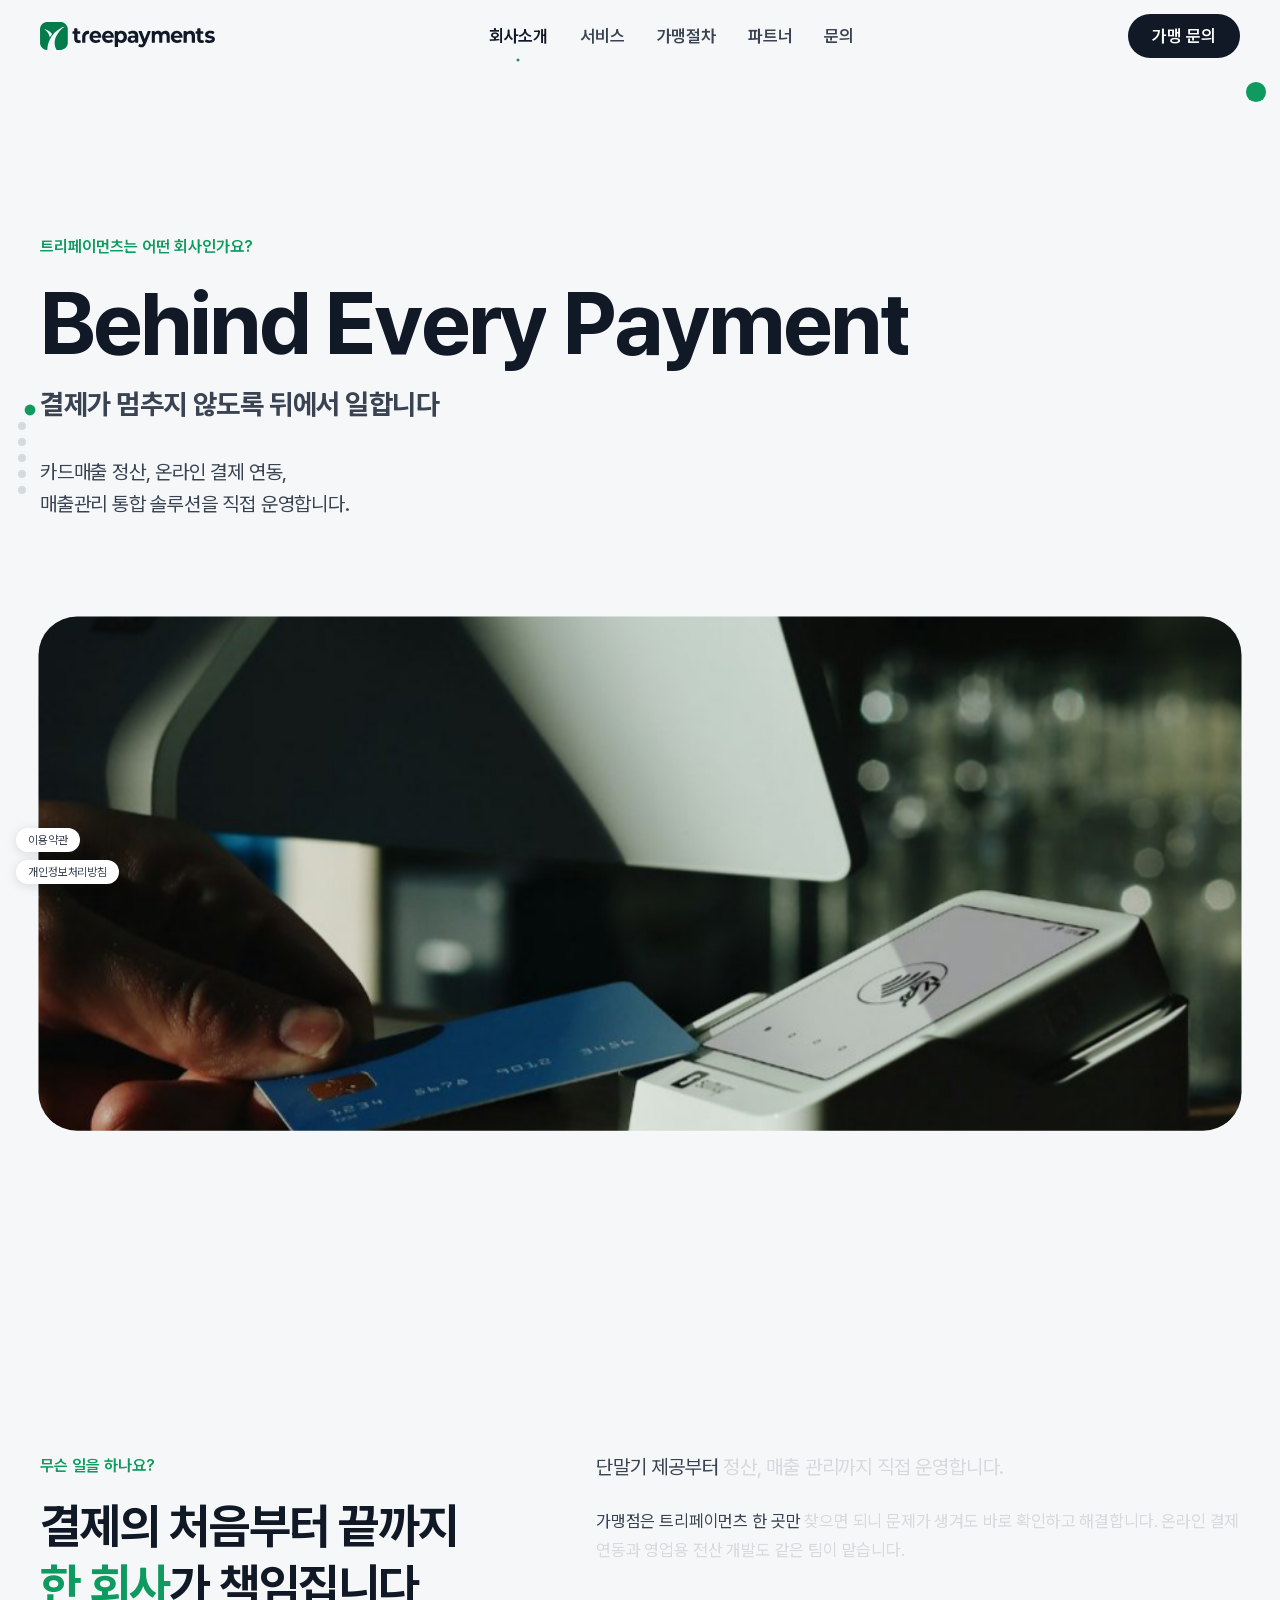
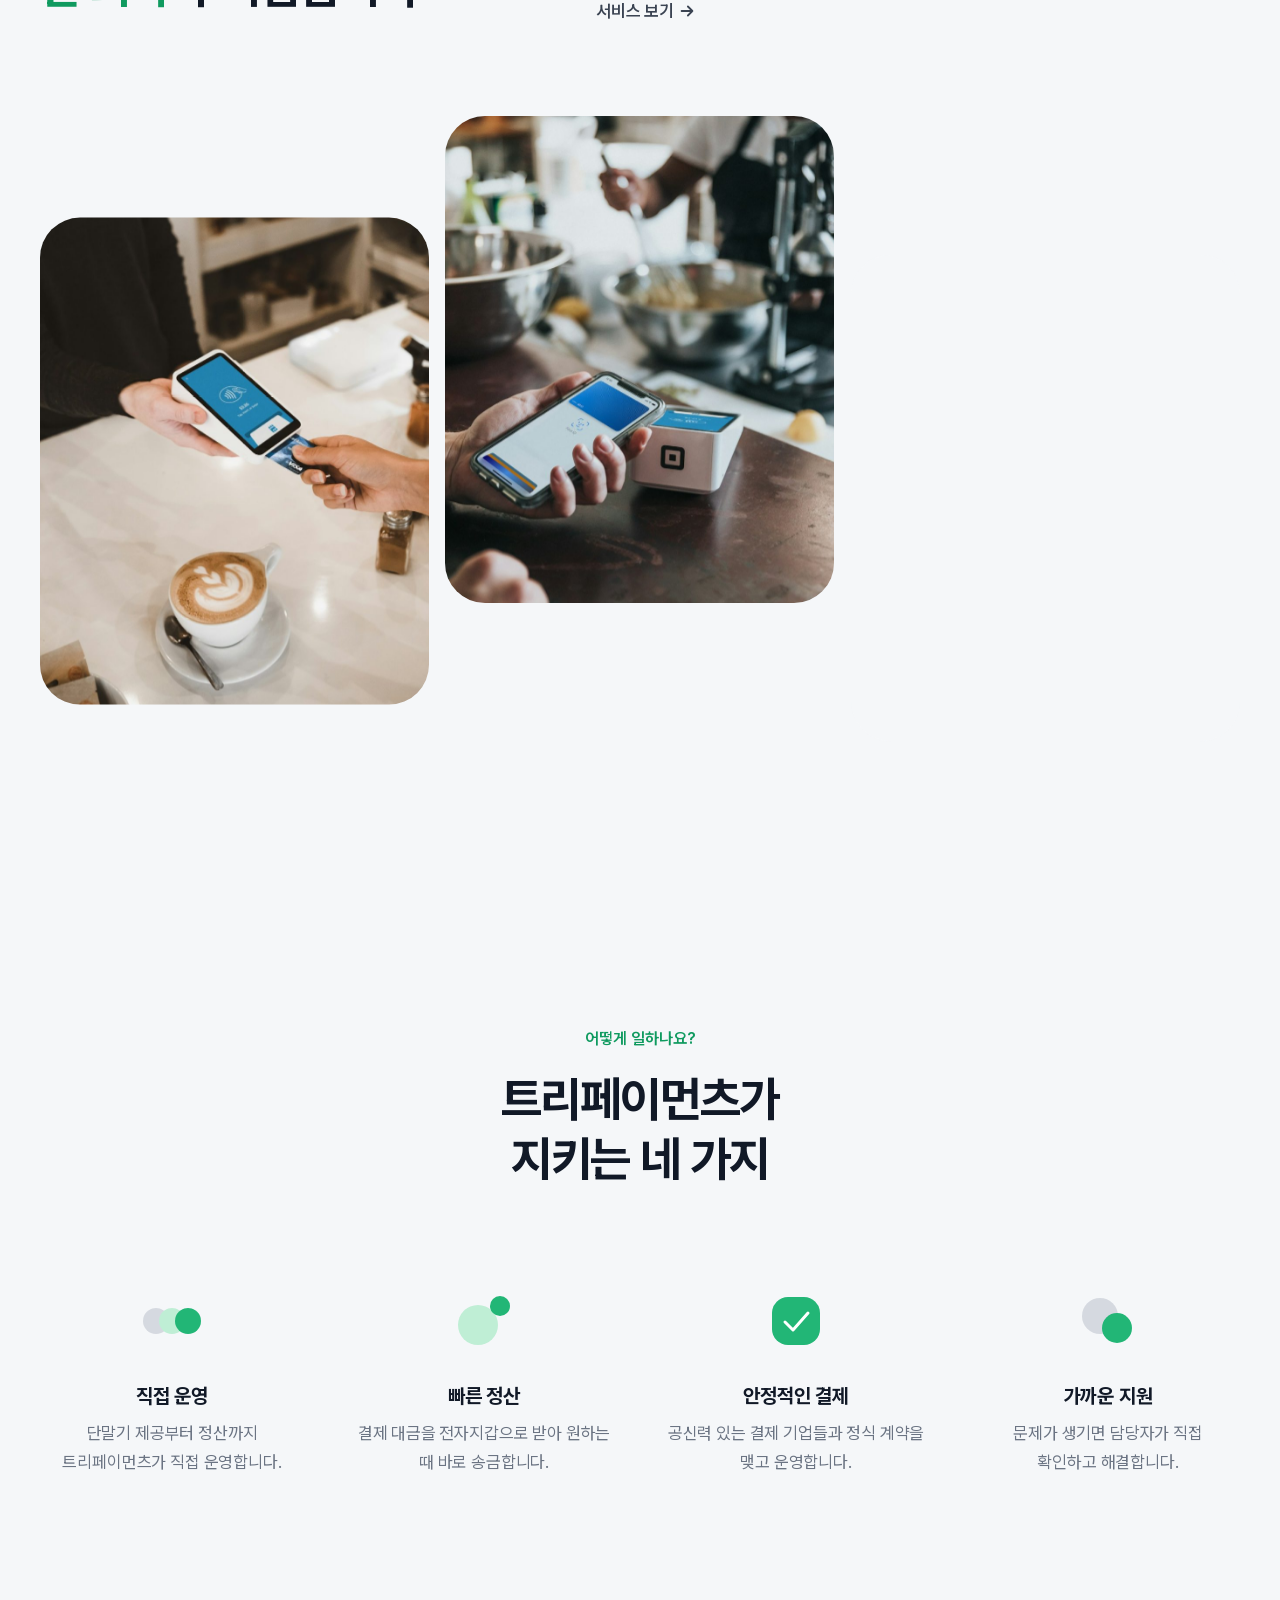
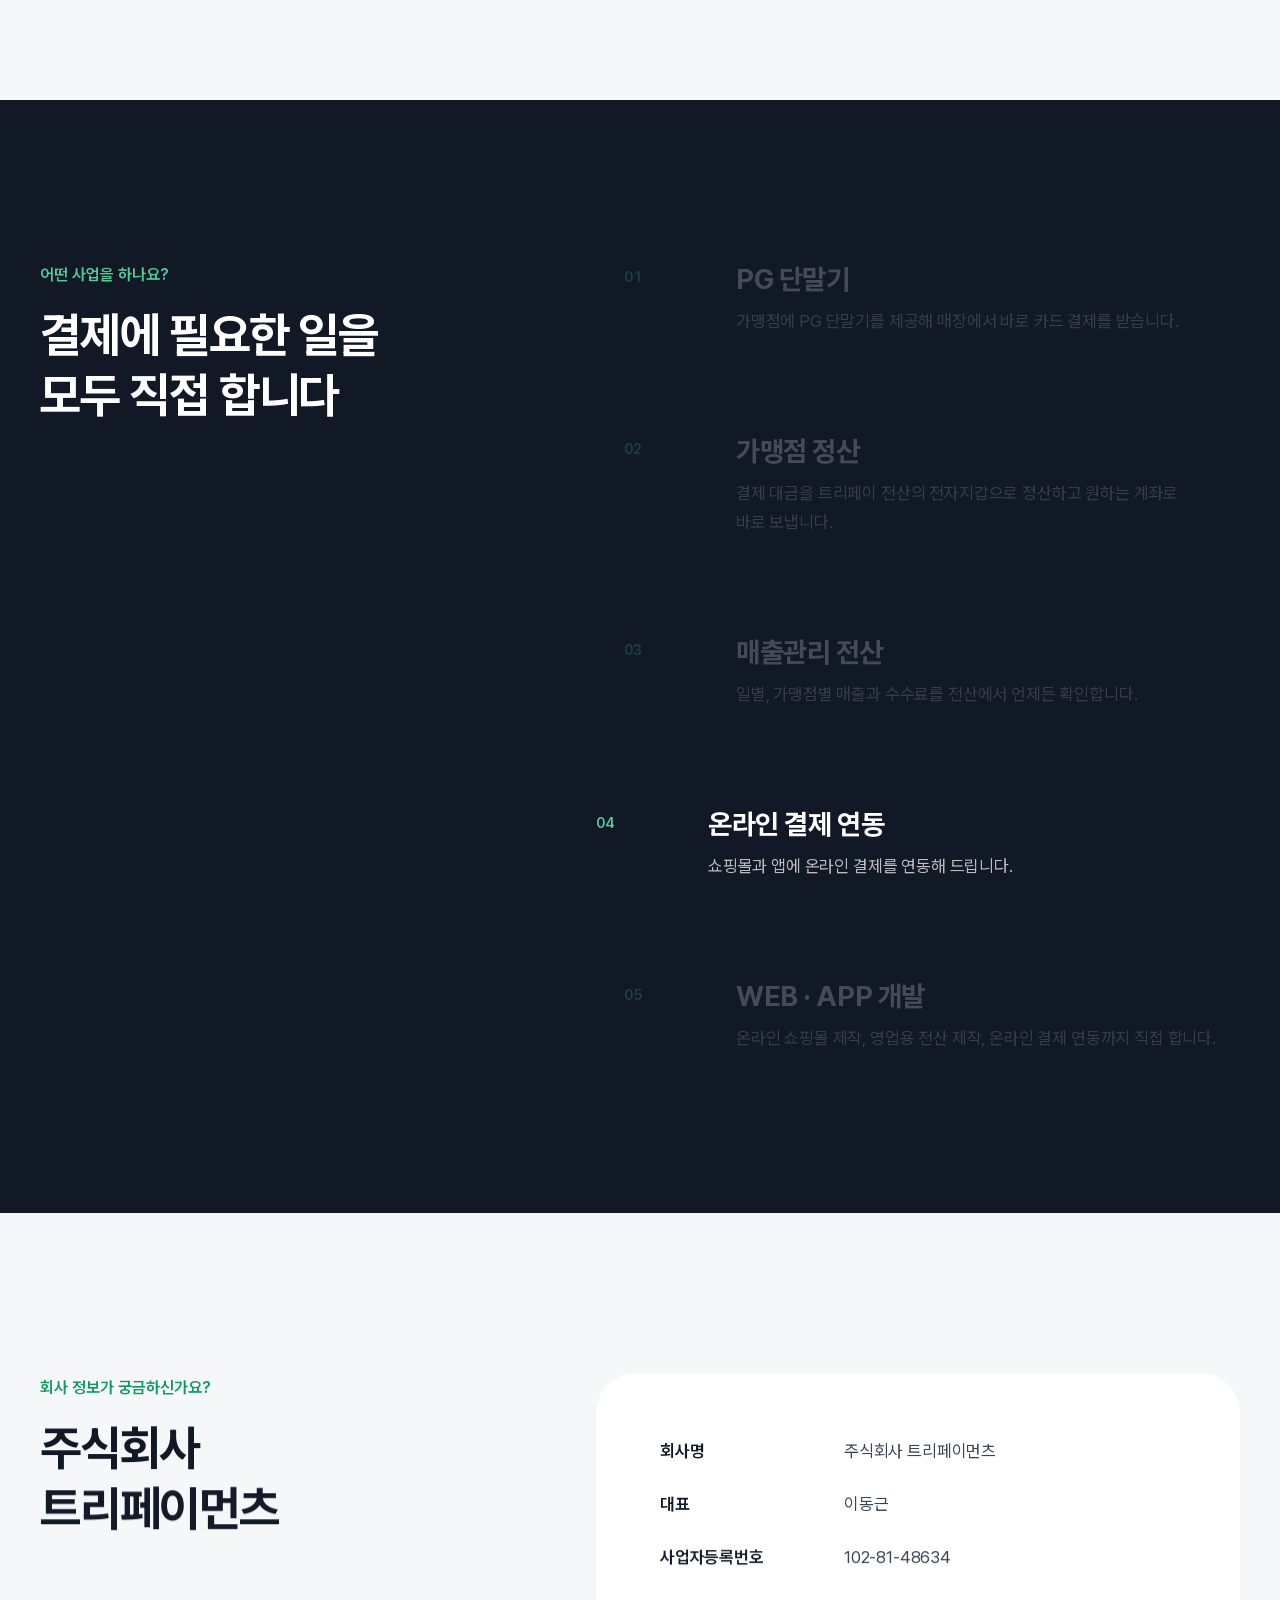
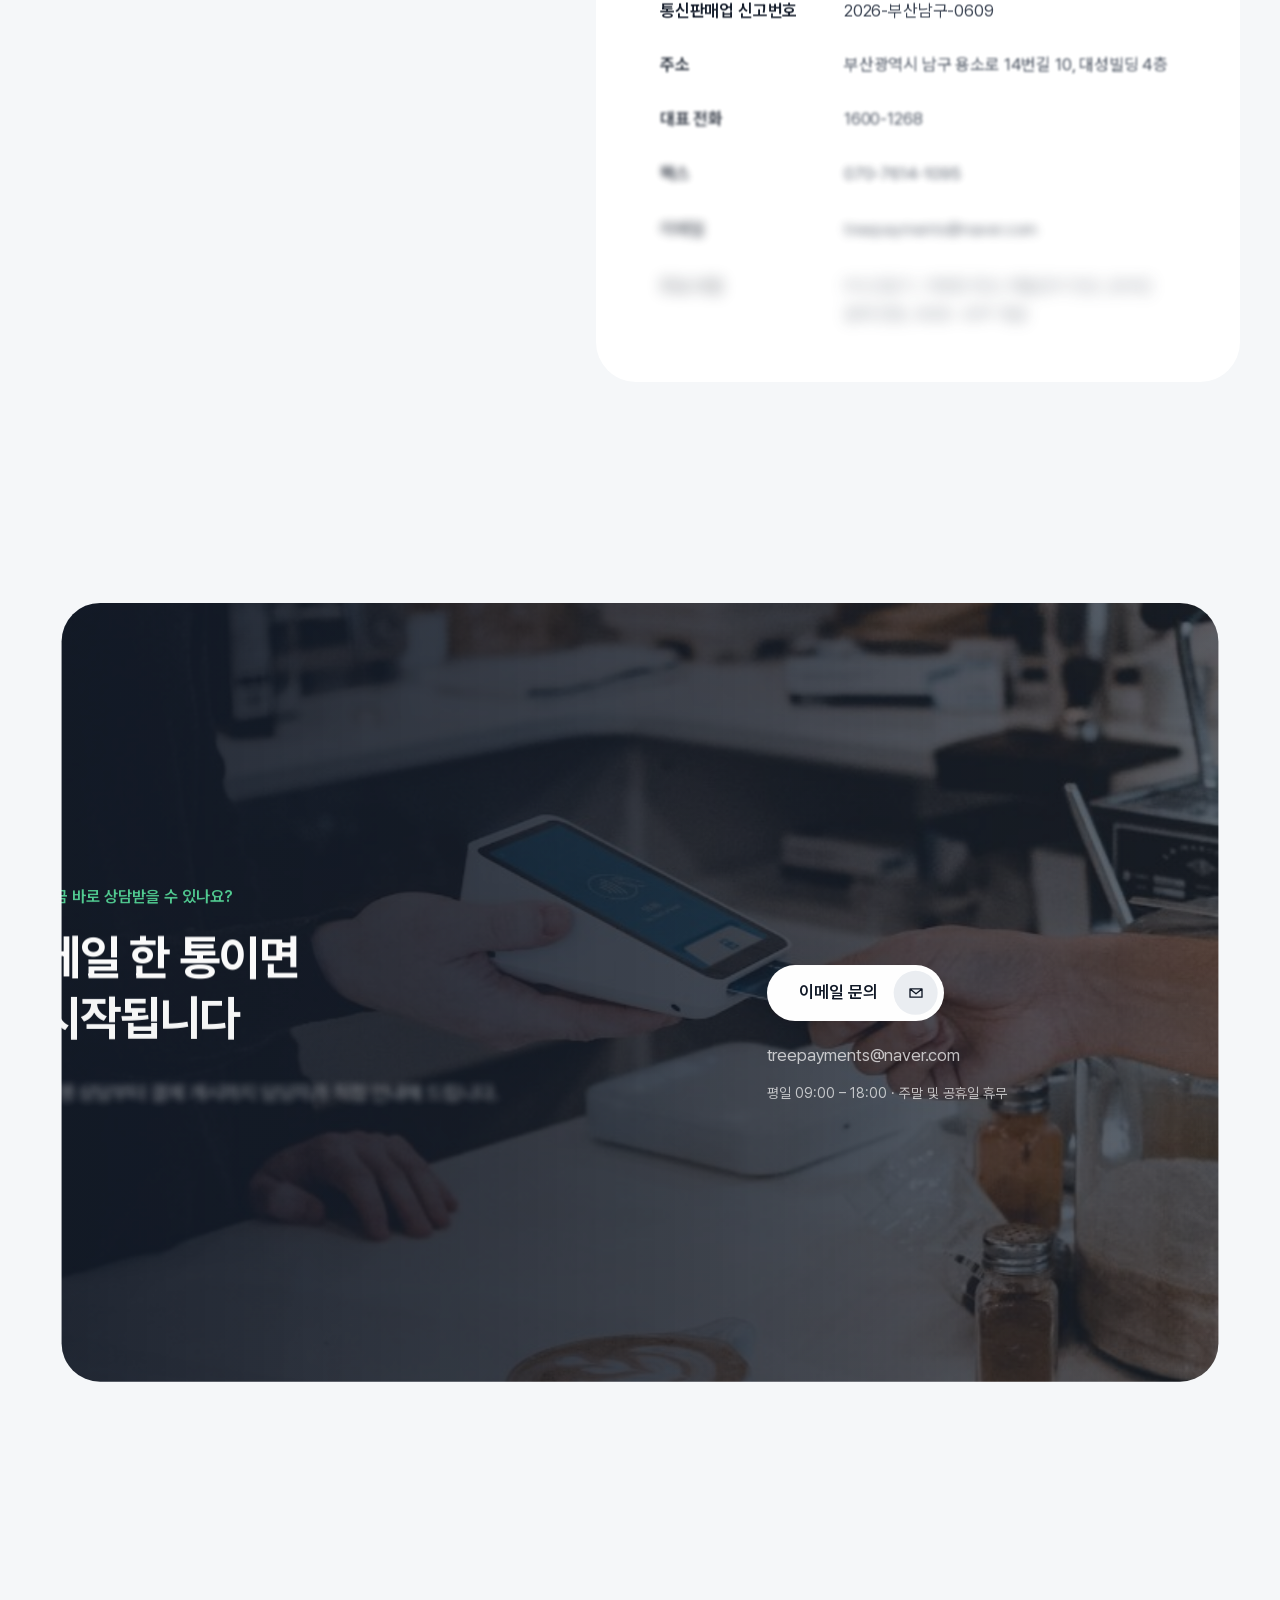
==== commit bedf1ca7: "Add GA4 tracking tag to about.html" ====
--- a/about.html
+++ b/about.html
@@ -1,6 +1,15 @@
 <!doctype html>
 <html lang="ko">
 <head>
+  <!-- Google tag (gtag.js) -->
+<script async src="https://www.googletagmanager.com/gtag/js?id=G-M5FTJWNWBM"></script>
+<script>
+  window.dataLayer = window.dataLayer || [];
+  function gtag(){dataLayer.push(arguments);}
+  gtag('js', new Date());
+
+  gtag('config', 'G-M5FTJWNWBM');
+</script>
   <meta charset="utf-8">
   <meta name="viewport" content="width=device-width, initial-scale=1">
   <meta name="theme-color" content="#F5F7F9">
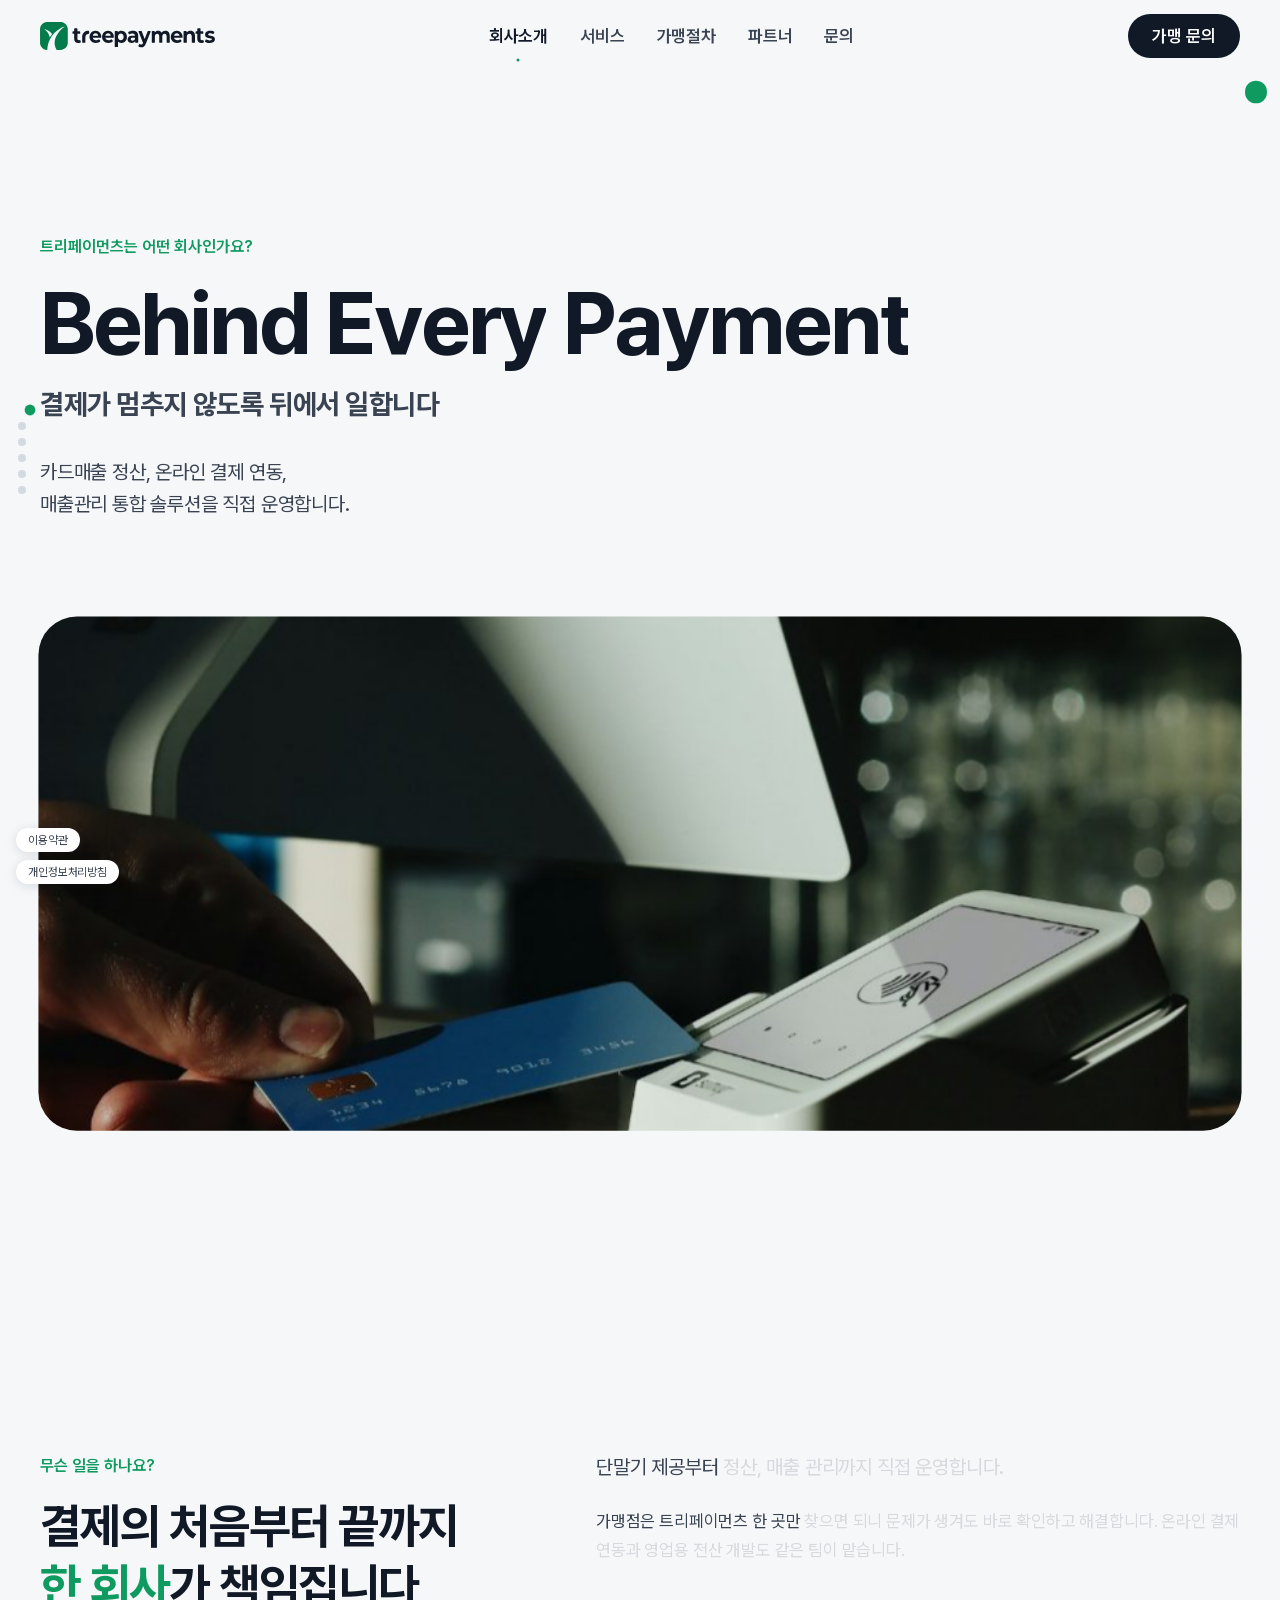
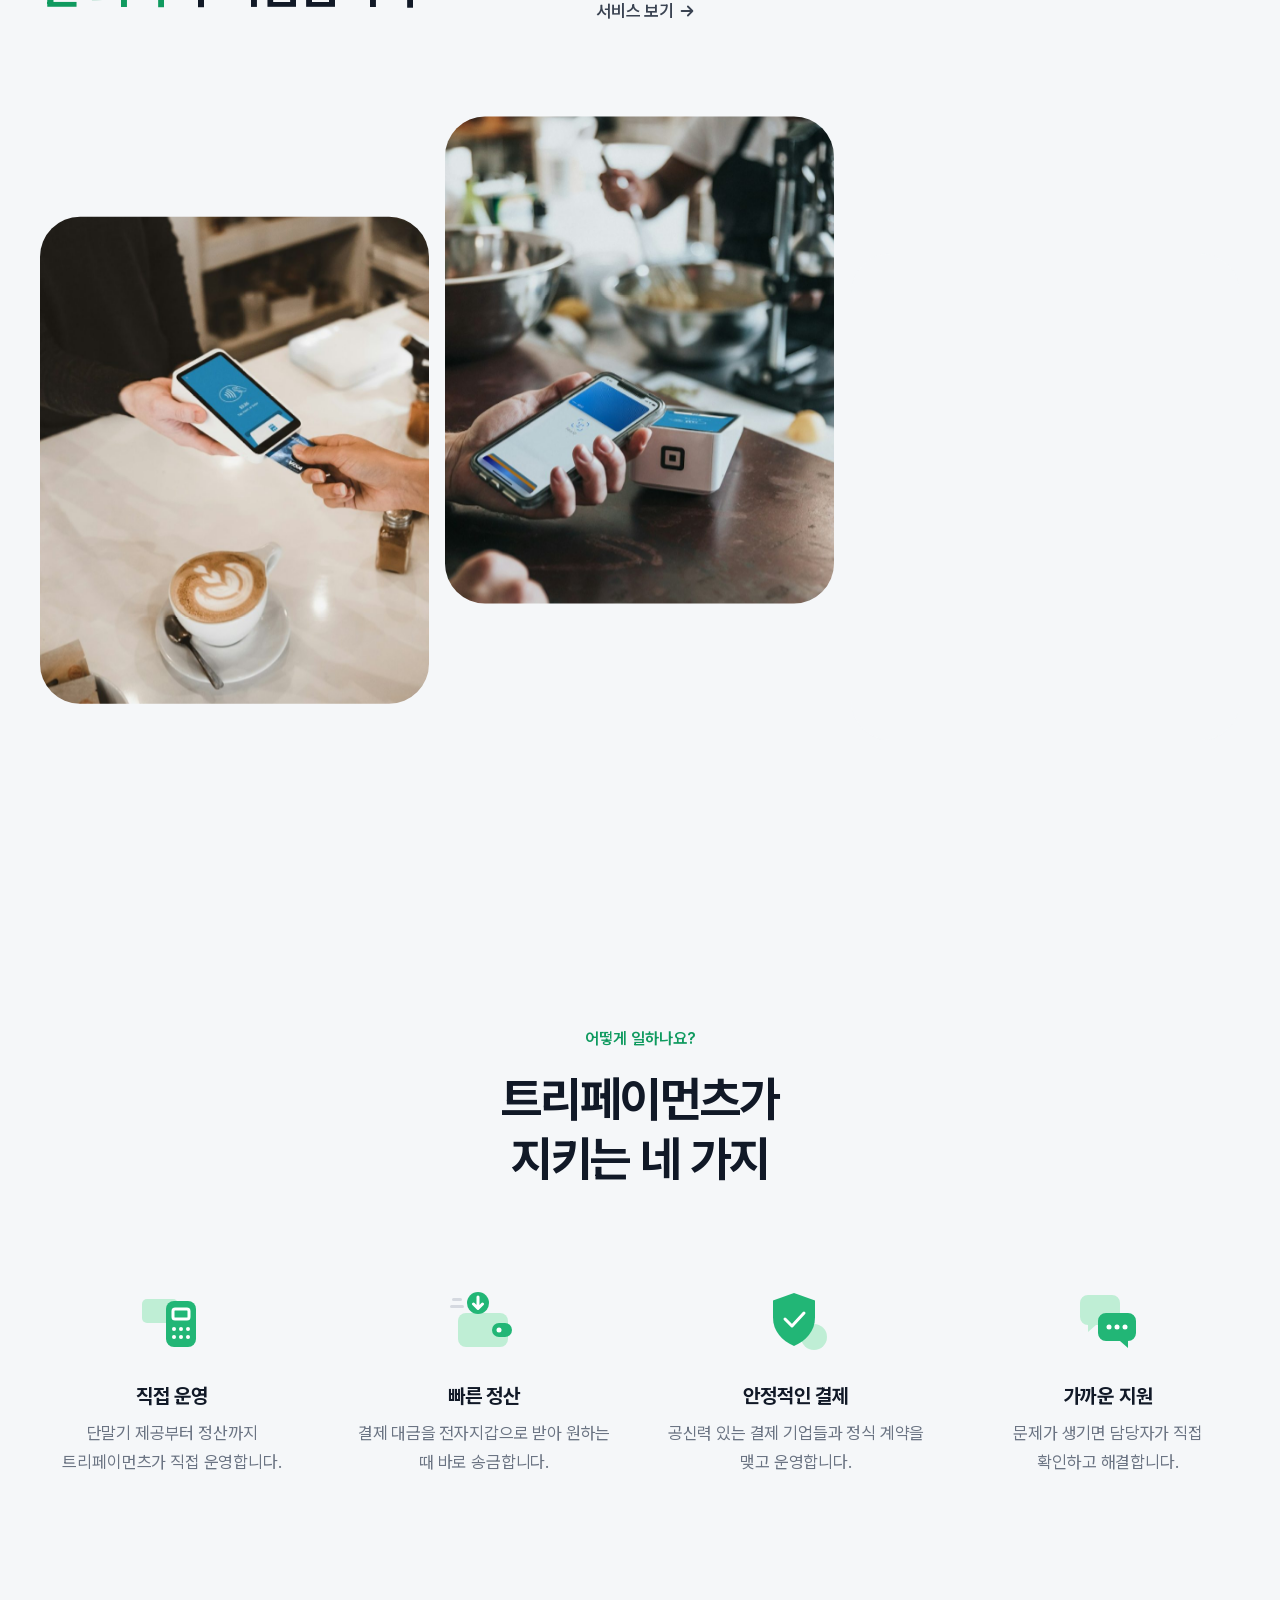
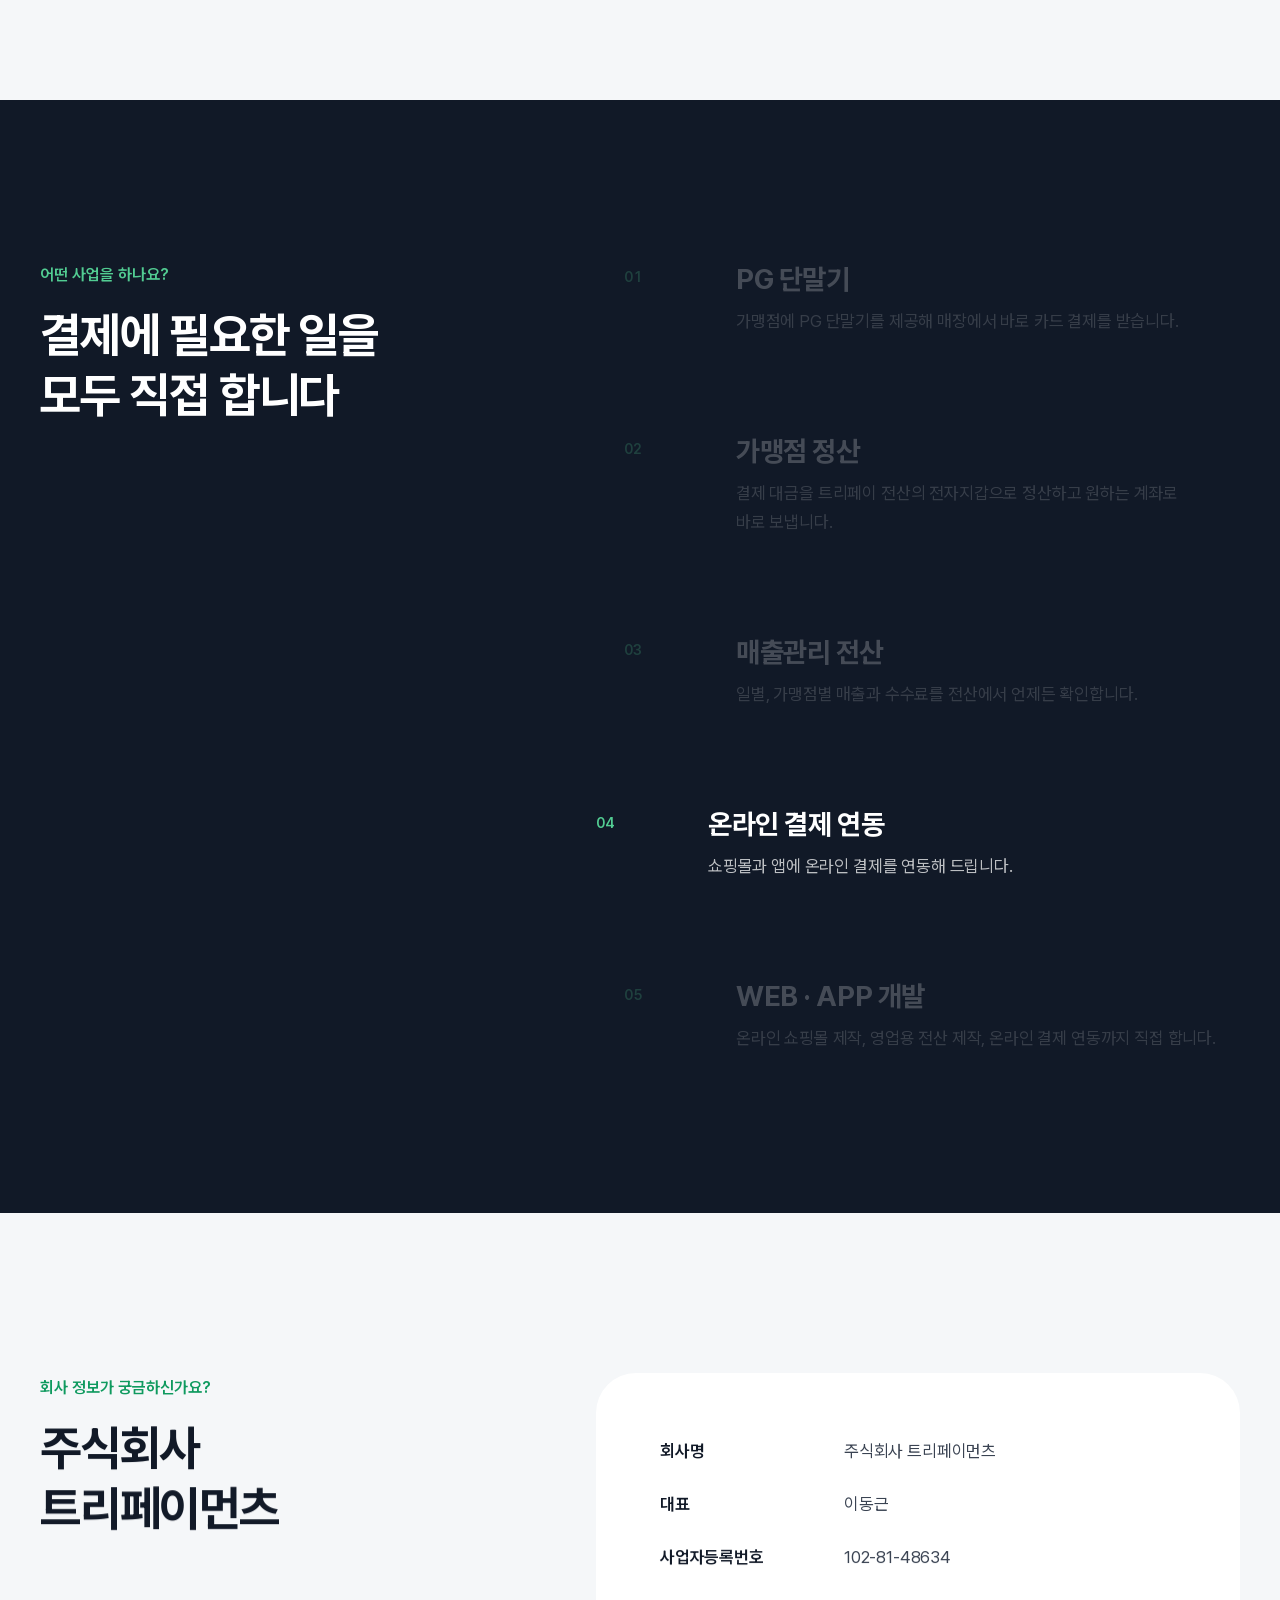
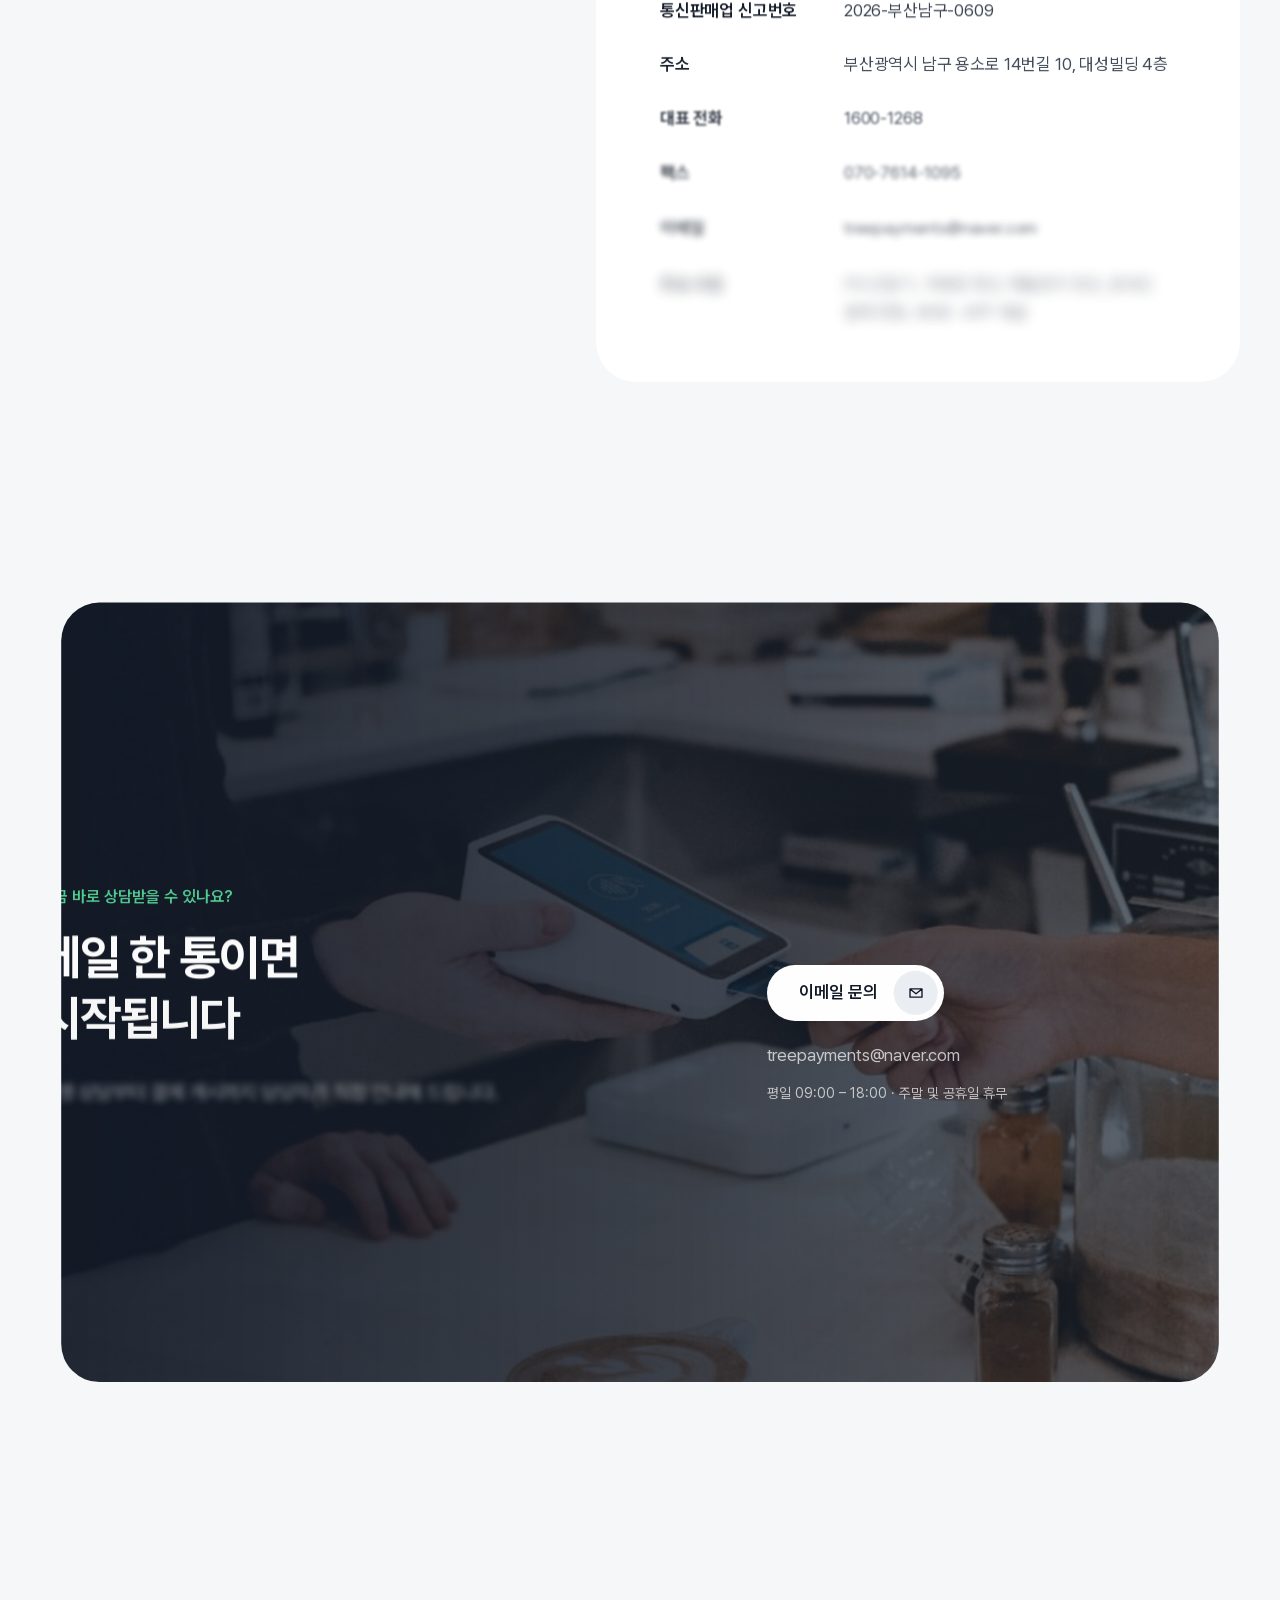
==== commit 9cee4ccd: "Update website to v5 SEO optimized version" ====
--- a/about.html
+++ b/about.html
@@ -122,22 +122,22 @@
         </div>
         <ul class="values" data-reveal-group>
           <li class="value">
-            <svg class="value__pic" viewBox="0 0 72 72" aria-hidden="true"><circle class="pic-c" cx="20" cy="36" r="13"/><circle class="pic-b" cx="36" cy="36" r="13"/><circle class="pic-a" cx="52" cy="36" r="13"/></svg>
+            <svg class="value__pic" viewBox="0 0 72 72" aria-hidden="true"><rect class="pic-b" x="6" y="14" width="36" height="24" rx="5"/><rect class="pic-a" x="30" y="16" width="30" height="46" rx="8"/><rect class="pic-line" x="37" y="24" width="16" height="10" rx="2"/><circle class="pic-w" cx="38" cy="44" r="2"/><circle class="pic-w" cx="45" cy="44" r="2"/><circle class="pic-w" cx="52" cy="44" r="2"/><circle class="pic-w" cx="38" cy="52" r="2"/><circle class="pic-w" cx="45" cy="52" r="2"/><circle class="pic-w" cx="52" cy="52" r="2"/></svg>
             <p class="value__title">직접 운영</p>
             <p class="t-body value__text">단말기 제공부터 정산까지 트리페이먼츠가 직접 운영합니다.</p>
           </li>
           <li class="value">
-            <svg class="value__pic" viewBox="0 0 72 72" aria-hidden="true"><circle class="pic-b" cx="30" cy="40" r="20"/><circle class="pic-a" cx="52" cy="21" r="10"/></svg>
+            <svg class="value__pic" viewBox="0 0 72 72" aria-hidden="true"><rect class="pic-c" x="4" y="13" width="10" height="3" rx="1.5"/><rect class="pic-c" x="2" y="20" width="14" height="3" rx="1.5"/><rect class="pic-b" x="10" y="28" width="50" height="34" rx="8"/><rect class="pic-a" x="44" y="38" width="20" height="14" rx="7"/><circle class="pic-w" cx="51" cy="45" r="2.5"/><circle class="pic-a" cx="30" cy="18" r="11"/><path class="pic-line" d="M30 12v11M25.5 19l4.5 4.5 4.5-4.5"/></svg>
             <p class="value__title">빠른 정산</p>
             <p class="t-body value__text">결제 대금을 전자지갑으로 받아 원하는 때 바로 송금합니다.</p>
           </li>
           <li class="value">
-            <svg class="value__pic" viewBox="0 0 72 72" aria-hidden="true"><rect class="pic-a" x="12" y="12" width="48" height="48" rx="16"/><path class="pic-line" d="M25 37l8 8 15-17"/></svg>
+            <svg class="value__pic" viewBox="0 0 72 72" aria-hidden="true"><circle class="pic-b" cx="54" cy="52" r="13"/><path class="pic-a" d="M34 8l21 7.5v17c0 13.5-8.8 23-21 28.5-12.2-5.5-21-15-21-28.5v-17z"/><path class="pic-line" d="M25 34l7 7 12-13"/></svg>
             <p class="value__title">안정적인 결제</p>
             <p class="t-body value__text">공신력 있는 결제 기업들과 정식 계약을 맺고 운영합니다.</p>
           </li>
           <li class="value">
-            <svg class="value__pic" viewBox="0 0 72 72" aria-hidden="true"><circle class="pic-c" cx="28" cy="31" r="18"/><circle class="pic-a" cx="45" cy="43" r="15"/></svg>
+            <svg class="value__pic" viewBox="0 0 72 72" aria-hidden="true"><path class="pic-b" d="M16 10h24a8 8 0 0 1 8 8v14a8 8 0 0 1-8 8H24l-8 7v-7a8 8 0 0 1-8-8V18a8 8 0 0 1 8-8z"/><path class="pic-a" d="M34 28h22a8 8 0 0 1 8 8v12a8 8 0 0 1-8 8v7l-8-7H34a8 8 0 0 1-8-8V36a8 8 0 0 1 8-8z"/><circle class="pic-w" cx="37" cy="42" r="2.5"/><circle class="pic-w" cx="45" cy="42" r="2.5"/><circle class="pic-w" cx="53" cy="42" r="2.5"/></svg>
             <p class="value__title">가까운 지원</p>
             <p class="t-body value__text">문제가 생기면 담당자가 직접 확인하고 해결합니다.</p>
           </li>
--- a/css/tokens.css
+++ b/css/tokens.css
@@ -1,272 +1,272 @@
-/* Design tokens. Every color, size, spacing, radius, shadow and motion value used by the site. */
-
-:root {
-  /* Color */
-  --green-900: #06301D;
-  --green-800: #075C38;
-  --green-700: #047B4A;
-  --green-600: #0F9A5F;
-  --green-500: #22B676;
-  --green-400: #52CC92;
-  --green-300: #8CE0B5;
-  --green-200: #BFEED5;
-  --green-100: #E2F7EB;
-  --teal-400:  #5CC9D6;
-  --wood-600: #8A6549;
-  /* the services tree's painting: bark in light, half light and shade, and six leaf greens from deep to sunlit */
-  --bark-700: #4A3426;
-  --bark-600: #5E4330;
-  --bark-500: #7A5638;
-  --bark-300: #A47D57;
-  --leaf-0: #183F20;
-  --leaf-1: #22562A;
-  --leaf-2: #2E7135;
-  --leaf-3: #3F8A3A;
-  --leaf-4: #5DA144;
-  --leaf-5: #86BC52;
-  --ink-900: #111927;
-  --ink-700: #3A4352;
-  --ink-500: #6B7483;
-  --ink-300: #A4ABB7;
-  --ink-200: #D5D9E0;
-  --ink-100: #EBEEF2;
-  --white: #FFFFFF;
-  --bg-soft: #F5F7F9;
-  --sage-200: #D0D6E1;
-
-  --color-text: var(--ink-900);
-  --color-text-2: var(--ink-700);
-  --color-text-3: var(--ink-500);
-  --color-accent: var(--green-600);
-  --color-accent-hover: var(--green-700);
-  --color-line: var(--ink-100);
-  --color-on-dark: #FFFFFF;
-  --color-on-dark-2: rgba(255, 255, 255, 0.72);
-  --color-on-dark-3: rgba(255, 255, 255, 0.5);
-
-  --grad-accent: linear-gradient(135deg, #52CC92 0%, #5CC9D6 100%);
-  --grad-dark: linear-gradient(180deg, #050706 0%, #0B0F0D 100%);
-
-  /* Translucent header and menu */
-  --glass-bg-strong: rgba(255, 255, 255, 0.78);
-  --glass-blur: 16px;
-
-  /* Tile */
-  --tile-bg: var(--bg-soft);
-  --tile-pad: 48px;
-
-  /* Shadow */
-  --shadow-card: 0 12px 40px rgba(6, 48, 29, 0.08);
-  --shadow-float: 0 24px 64px rgba(6, 48, 29, 0.14);
-  --shadow-tile: 18px 18px 48px rgba(6, 48, 29, 0.10), -14px -14px 40px rgba(255, 255, 255, 0.95);
-  /* sub pages: a tile of the page's own grey, lit from above (a pale top edge and sheen) and resting on a soft shadow */
-  --shadow-tile-lit: 0 1px 2px rgba(6, 48, 29, 0.05), 0 22px 44px -14px rgba(6, 48, 29, 0.16), 0 -10px 28px -6px rgba(255, 255, 255, 0.9),
-    inset 0 1.5px 0 rgba(255, 255, 255, 0.95), inset 0 -1px 0 rgba(6, 48, 29, 0.05);
-  --tile-sheen: linear-gradient(180deg, rgba(255, 255, 255, 0.7) 0%, rgba(255, 255, 255, 0.18) 38%, rgba(255, 255, 255, 0) 70%);
-  --shadow-button: 0 2px 12px rgba(17, 25, 39, 0.12);
-
-  /* Type */
-  --font-sans: "Pretendard Variable", Pretendard, -apple-system, BlinkMacSystemFont, system-ui,
-    "Apple SD Gothic Neo", "Noto Sans KR", "Malgun Gothic", sans-serif;
-  --fw-bold: 700;
-  --fw-semibold: 600;
-  --fw-regular: 400;
-  --fw-light: 300;
-  --fw-thin: 200;
-  --fw-hair: 100;
-
-  --fs-display: 60px; --lh-display: 1.2;  --ls-display: -0.025em;
-  --fs-h1: 48px;      --lh-h1: 1.25;      --ls-h1: -0.025em;
-  --fs-h2: 36px;      --lh-h2: 1.3;       --ls-h2: -0.02em;
-  --fs-h3: 28px;      --lh-h3: 1.4;       --ls-h3: -0.015em;
-  --fs-lead: 20px;    --lh-lead: 1.6;     --ls-lead: -0.01em;
-  --fs-body: 17px;    --lh-body: 1.7;     --ls-body: -0.01em;
-  --fs-small: 14px;   --lh-small: 1.5;
-  --fs-label: 16px;   --lh-label: 1.4;
-  --fs-caption: 14px; --ls-caption: 0.6em;
-  --fs-page-en: 88px;
-  --fs-num: 64px;     --lh-num: 1;        --ls-num: -0.03em;
-
-  /* Space */
-  --sp-1: 4px;
-  --sp-2: 8px;
-  --sp-3: 12px;
-  --sp-4: 16px;
-  --sp-5: 24px;
-  --sp-6: 32px;
-  --sp-7: 48px;
-  --sp-8: 64px;
-  --sp-9: 96px;
-  --sp-10: 128px;
-  --sp-11: 160px;
-  --sp-12: 200px;
-
-  --section-y: var(--sp-11);
-  --section-y-tall: var(--sp-12);
-  --gap-label-title: var(--sp-4);
-  --gap-title-lead: var(--sp-5);
-  --gap-lead-btn: var(--sp-7);
-  --gap-text-visual: var(--sp-9);
-  --page-top: var(--sp-11);
-  --gap-card: var(--sp-5);
-  --gap-num-label: var(--sp-3);
-
-  /* Width */
-  --container-narrow: 760px;
-  --container: 1200px;
-  --container-wide: 1440px;
-  --gutter: 24px;
-  --header-h: 72px;
-
-  /* Radius */
-  --r-sm: 12px;
-  --r-md: 20px;
-  --r-lg: 32px;
-  --r-xl: 40px;
-  --r-pill: 999px;
-
-  /* Motion (reveal values measured on toss.im) */
-  --ease-out: cubic-bezier(0.22, 1, 0.36, 1);
-  --ease-inout: cubic-bezier(0.65, 0, 0.35, 1);
-  --ease-text: cubic-bezier(0.25, 0.1, 0.25, 1);
-  --ease-heading: cubic-bezier(0.37, 0.31, 0, 1);
-  --ease-sheet: cubic-bezier(0.16, 1, 0.3, 1);
-  --ease-pop: cubic-bezier(0.34, 1.56, 0.64, 1);
-  --dur-fast: 0.2s;
-  --dur-base: 0.7s;
-  --dur-slow: 1.2s;
-  --dur-bg: 0.8s;
-  --dur-reveal: 0.8s;
-  --dur-rise: 0.8s;
-  --reveal-y: 24px;
-  --reveal-blur: 16px;
-  --reveal-stagger: 0.08s;
-  --rise-y: 120px;
-  --focus-blur: 6px;
-  --focus-dim: 0.15;
-  --focus-stagger: 0.1s;
-  --dur-hover: 0.5s;
-  --dur-line: 1.2s;
-  --dur-unveil: 1.4s;
-  --dur-draw: 1.2s;
-  --dur-leave: 0.4s;
-  --dur-sheet: 0.5s;
-  --dur-strip: 0.5s;
-  --logo-word-at: 1.1s;
-  --unveil-scale: 1.3;
-  --parallax-scale: 1.1;
-  --parallax-shift: 4;
-  --marquee-dur: 40s;
-  --marquee-boost: 5;
-  --dot-size: 20px;
-  --dot-right: var(--sp-2);
-  --top-size: var(--dot-size);
-  --top-hit: 44px;
-  --hero-inset: var(--sp-5);
-  --tree-w: 200px;
-  --tree-art: 200px;
-  /* How far the tree lane may reach into the page margin */
-  --tree-reach: 56px;
-  --stat-text: 340px;
-  /* Partner logos: each fits a box this size, keeping its shape */
-  --logo-w: 180px;
-  --logo-h: 40px;
-  --stat-bar-h: 24px;
-  /* Notice banner: centred in the space left of the call's widest line as it shows on screen (the lead, about
-     480px), as wide as fits there with some room on both sides, at most 360px */
-  --lead-w: 480px;
-  --notice-space: calc((100vw - var(--lead-w)) / 2);
-  --notice-w: clamp(200px, calc(var(--notice-space) - 48px), 360px);
-  --showpiece-h: 420px;
-  /* Hero: the part of the screen the photo card shows before scrolling (it starts at 100% minus this) */
-  --hero-peek: 18svh;
-
-  /* Control */
-  --btn-h: 56px;
-  --btn-px: var(--sp-6);
-}
-
-@media (max-width: 1024px) and (orientation: portrait) {
-  :root {
-    --hero-peek: 36svh;
-  }
-}
-
-@media (min-width: 1280px) {
-  :root {
-    --tree-w: 260px;
-    --tree-art: 270px;
-  }
-}
-
-@media (min-width: 1440px) {
-  :root {
-    --tree-w: 310px;
-    --tree-art: 390px;
-  }
-}
-
-@media (min-width: 1600px) {
-  :root {
-    --tree-w: 320px;
-    --tree-art: 450px;
-    --tree-reach: 220px;
-  }
-}
-
-@media (min-width: 1920px) {
-  :root {
-    --tree-art: 500px;
-    --tree-reach: 260px;
-  }
-}
-
-@media (max-width: 1024px) {
-  :root {
-    --fs-display: 52px;
-    --fs-page-en: 64px;
-    --fs-h1: 40px;
-    --fs-h2: 32px;
-  }
-}
-
-@media (max-width: 768px) {
-  :root {
-    --fs-display: 36px; --lh-display: 1.25;
-    --fs-page-en: 44px;
-    --stat-text: 170px;
-    --logo-w: 132px;
-    --logo-h: 32px;
-    --stat-bar-h: 18px;
-    --fs-h1: 30px;
-    --fs-h2: 26px;
-    --fs-h3: 22px;
-    --fs-lead: 17px;
-    --fs-body: 16px;
-    --fs-label: 14px;
-    --fs-num: 44px;
-
-    --section-y: var(--sp-8);
-    --section-y-tall: var(--sp-9);
-    --gap-label-title: var(--sp-3);
-    --gap-title-lead: var(--sp-4);
-    --gap-lead-btn: var(--sp-6);
-    --gap-text-visual: var(--sp-8);
-    --page-top: var(--sp-9);
-    --gap-card: var(--sp-4);
-    --gap-num-label: var(--sp-2);
-    --tile-pad: var(--sp-5);
-
-    --gutter: 20px;
-    --header-h: 60px;
-
-    --r-md: 16px;
-    --r-lg: 20px;
-    --r-xl: 24px;
-
-    --marquee-dur: 28s;
-    --hero-inset: var(--sp-3);
-
-    --btn-h: 52px;
-  }
-}
+/* Design tokens. Every color, size, spacing, radius, shadow and motion value used by the site. */
+
+:root {
+  /* Color */
+  --green-900: #06301D;
+  --green-800: #075C38;
+  --green-700: #047B4A;
+  --green-600: #0F9A5F;
+  --green-500: #22B676;
+  --green-400: #52CC92;
+  --green-300: #8CE0B5;
+  --green-200: #BFEED5;
+  --green-100: #E2F7EB;
+  --teal-400:  #5CC9D6;
+  --wood-600: #8A6549;
+  /* the services tree's painting: bark in light, half light and shade, and six leaf greens from deep to sunlit */
+  --bark-700: #4A3426;
+  --bark-600: #5E4330;
+  --bark-500: #7A5638;
+  --bark-300: #A47D57;
+  --leaf-0: #183F20;
+  --leaf-1: #22562A;
+  --leaf-2: #2E7135;
+  --leaf-3: #3F8A3A;
+  --leaf-4: #5DA144;
+  --leaf-5: #86BC52;
+  --ink-900: #111927;
+  --ink-700: #3A4352;
+  --ink-500: #6B7483;
+  --ink-300: #A4ABB7;
+  --ink-200: #D5D9E0;
+  --ink-100: #EBEEF2;
+  --white: #FFFFFF;
+  --bg-soft: #F5F7F9;
+  --sage-200: #D0D6E1;
+
+  --color-text: var(--ink-900);
+  --color-text-2: var(--ink-700);
+  --color-text-3: var(--ink-500);
+  --color-accent: var(--green-600);
+  --color-accent-hover: var(--green-700);
+  --color-line: var(--ink-100);
+  --color-on-dark: #FFFFFF;
+  --color-on-dark-2: rgba(255, 255, 255, 0.72);
+  --color-on-dark-3: rgba(255, 255, 255, 0.5);
+
+  --grad-accent: linear-gradient(135deg, #52CC92 0%, #5CC9D6 100%);
+  --grad-dark: linear-gradient(180deg, #050706 0%, #0B0F0D 100%);
+
+  /* Translucent header and menu */
+  --glass-bg-strong: rgba(255, 255, 255, 0.78);
+  --glass-blur: 16px;
+
+  /* Tile */
+  --tile-bg: var(--bg-soft);
+  --tile-pad: 48px;
+
+  /* Shadow */
+  --shadow-card: 0 12px 40px rgba(6, 48, 29, 0.08);
+  --shadow-float: 0 24px 64px rgba(6, 48, 29, 0.14);
+  --shadow-tile: 18px 18px 48px rgba(6, 48, 29, 0.10), -14px -14px 40px rgba(255, 255, 255, 0.95);
+  /* sub pages: a tile of the page's own grey, lit from above (a pale top edge and sheen) and resting on a soft shadow */
+  --shadow-tile-lit: 0 1px 2px rgba(6, 48, 29, 0.05), 0 22px 44px -14px rgba(6, 48, 29, 0.16), 0 -10px 28px -6px rgba(255, 255, 255, 0.9),
+    inset 0 1.5px 0 rgba(255, 255, 255, 0.95), inset 0 -1px 0 rgba(6, 48, 29, 0.05);
+  --tile-sheen: linear-gradient(180deg, rgba(255, 255, 255, 0.7) 0%, rgba(255, 255, 255, 0.18) 38%, rgba(255, 255, 255, 0) 70%);
+  --shadow-button: 0 2px 12px rgba(17, 25, 39, 0.12);
+
+  /* Type */
+  --font-sans: "Pretendard Variable", Pretendard, -apple-system, BlinkMacSystemFont, system-ui,
+    "Apple SD Gothic Neo", "Noto Sans KR", "Malgun Gothic", sans-serif;
+  --fw-bold: 700;
+  --fw-semibold: 600;
+  --fw-regular: 400;
+  --fw-light: 300;
+  --fw-thin: 200;
+  --fw-hair: 100;
+
+  --fs-display: 60px; --lh-display: 1.2;  --ls-display: -0.025em;
+  --fs-h1: 48px;      --lh-h1: 1.25;      --ls-h1: -0.025em;
+  --fs-h2: 36px;      --lh-h2: 1.3;       --ls-h2: -0.02em;
+  --fs-h3: 28px;      --lh-h3: 1.4;       --ls-h3: -0.015em;
+  --fs-lead: 20px;    --lh-lead: 1.6;     --ls-lead: -0.01em;
+  --fs-body: 17px;    --lh-body: 1.7;     --ls-body: -0.01em;
+  --fs-small: 14px;   --lh-small: 1.5;
+  --fs-label: 16px;   --lh-label: 1.4;
+  --fs-caption: 14px; --ls-caption: 0.6em;
+  --fs-page-en: 88px;
+  --fs-num: 64px;     --lh-num: 1;        --ls-num: -0.03em;
+
+  /* Space */
+  --sp-1: 4px;
+  --sp-2: 8px;
+  --sp-3: 12px;
+  --sp-4: 16px;
+  --sp-5: 24px;
+  --sp-6: 32px;
+  --sp-7: 48px;
+  --sp-8: 64px;
+  --sp-9: 96px;
+  --sp-10: 128px;
+  --sp-11: 160px;
+  --sp-12: 200px;
+
+  --section-y: var(--sp-11);
+  --section-y-tall: var(--sp-12);
+  --gap-label-title: var(--sp-4);
+  --gap-title-lead: var(--sp-5);
+  --gap-lead-btn: var(--sp-7);
+  --gap-text-visual: var(--sp-9);
+  --page-top: var(--sp-11);
+  --gap-card: var(--sp-5);
+  --gap-num-label: var(--sp-3);
+
+  /* Width */
+  --container-narrow: 760px;
+  --container: 1200px;
+  --container-wide: 1440px;
+  --gutter: 24px;
+  --header-h: 72px;
+
+  /* Radius */
+  --r-sm: 12px;
+  --r-md: 20px;
+  --r-lg: 32px;
+  --r-xl: 40px;
+  --r-pill: 999px;
+
+  /* Motion (reveal values measured on toss.im) */
+  --ease-out: cubic-bezier(0.22, 1, 0.36, 1);
+  --ease-inout: cubic-bezier(0.65, 0, 0.35, 1);
+  --ease-text: cubic-bezier(0.25, 0.1, 0.25, 1);
+  --ease-heading: cubic-bezier(0.37, 0.31, 0, 1);
+  --ease-sheet: cubic-bezier(0.16, 1, 0.3, 1);
+  --ease-pop: cubic-bezier(0.34, 1.56, 0.64, 1);
+  --dur-fast: 0.2s;
+  --dur-base: 0.7s;
+  --dur-slow: 1.2s;
+  --dur-bg: 0.8s;
+  --dur-reveal: 0.8s;
+  --dur-rise: 0.8s;
+  --reveal-y: 24px;
+  --reveal-blur: 16px;
+  --reveal-stagger: 0.08s;
+  --rise-y: 120px;
+  --focus-blur: 6px;
+  --focus-dim: 0.15;
+  --focus-stagger: 0.1s;
+  --dur-hover: 0.5s;
+  --dur-line: 1.2s;
+  --dur-unveil: 1.4s;
+  --dur-draw: 1.2s;
+  --dur-leave: 0.4s;
+  --dur-sheet: 0.5s;
+  --dur-strip: 0.5s;
+  --logo-word-at: 1.1s;
+  --unveil-scale: 1.3;
+  --parallax-scale: 1.1;
+  --parallax-shift: 4;
+  --marquee-dur: 40s;
+  --marquee-boost: 5;
+  --dot-size: 22px;
+  --dot-right: var(--sp-2);
+  --top-size: var(--dot-size);
+  --top-hit: 44px;
+  --hero-inset: var(--sp-5);
+  --tree-w: 200px;
+  --tree-art: 200px;
+  /* How far the tree lane may reach into the page margin */
+  --tree-reach: 56px;
+  --stat-text: 340px;
+  /* Partner logos: each fits a box this size, keeping its shape */
+  --logo-w: 180px;
+  --logo-h: 40px;
+  --stat-bar-h: 24px;
+  /* Notice banner: centred in the space left of the call's widest line as it shows on screen (the lead, about
+     480px), as wide as fits there with some room on both sides, at most 360px */
+  --lead-w: 480px;
+  --notice-space: calc((100vw - var(--lead-w)) / 2);
+  --notice-w: clamp(200px, calc(var(--notice-space) - 48px), 360px);
+  --showpiece-h: 420px;
+  /* Hero: the part of the screen the photo card shows before scrolling (it starts at 100% minus this) */
+  --hero-peek: 18svh;
+
+  /* Control */
+  --btn-h: 56px;
+  --btn-px: var(--sp-6);
+}
+
+@media (max-width: 1024px) and (orientation: portrait) {
+  :root {
+    --hero-peek: 36svh;
+  }
+}
+
+@media (min-width: 1280px) {
+  :root {
+    --tree-w: 260px;
+    --tree-art: 270px;
+  }
+}
+
+@media (min-width: 1440px) {
+  :root {
+    --tree-w: 310px;
+    --tree-art: 390px;
+  }
+}
+
+@media (min-width: 1600px) {
+  :root {
+    --tree-w: 320px;
+    --tree-art: 450px;
+    --tree-reach: 220px;
+  }
+}
+
+@media (min-width: 1920px) {
+  :root {
+    --tree-art: 500px;
+    --tree-reach: 260px;
+  }
+}
+
+@media (max-width: 1024px) {
+  :root {
+    --fs-display: 52px;
+    --fs-page-en: 64px;
+    --fs-h1: 40px;
+    --fs-h2: 32px;
+  }
+}
+
+@media (max-width: 768px) {
+  :root {
+    --fs-display: 36px; --lh-display: 1.25;
+    --fs-page-en: 44px;
+    --stat-text: 170px;
+    --logo-w: 132px;
+    --logo-h: 32px;
+    --stat-bar-h: 18px;
+    --fs-h1: 30px;
+    --fs-h2: 26px;
+    --fs-h3: 22px;
+    --fs-lead: 17px;
+    --fs-body: 16px;
+    --fs-label: 14px;
+    --fs-num: 44px;
+
+    --section-y: var(--sp-8);
+    --section-y-tall: var(--sp-9);
+    --gap-label-title: var(--sp-3);
+    --gap-title-lead: var(--sp-4);
+    --gap-lead-btn: var(--sp-6);
+    --gap-text-visual: var(--sp-8);
+    --page-top: var(--sp-9);
+    --gap-card: var(--sp-4);
+    --gap-num-label: var(--sp-2);
+    --tile-pad: var(--sp-5);
+
+    --gutter: 20px;
+    --header-h: 60px;
+
+    --r-md: 16px;
+    --r-lg: 20px;
+    --r-xl: 24px;
+
+    --marquee-dur: 28s;
+    --hero-inset: var(--sp-3);
+
+    --btn-h: 52px;
+  }
+}
--- a/css/components.css
+++ b/css/components.css
@@ -1,2633 +1,2653 @@
-/* Shared components: buttons, tiles, chips, media cards, stats, marquee, glow, header, footer, mockups, showpieces. */
-
-/* Button */
-
-.btn {
-  position: relative;
-  isolation: isolate;
-  overflow: hidden;
-  display: inline-flex;
-  align-items: center;
-  justify-content: center;
-  gap: var(--sp-2);
-  height: var(--btn-h);
-  padding-inline: var(--btn-px);
-  border-radius: var(--r-pill);
-  font-size: var(--fs-body);
-  font-weight: var(--fw-semibold);
-  letter-spacing: 0;
-  white-space: nowrap;
-  transition: color var(--dur-fast) var(--ease-out), transform var(--dur-fast) var(--ease-out);
-}
-
-/* Hover fill: a deeper green circle that spreads from the right end of the button over all of it. On a button with
-   an arrow the circle is already there, round the arrow, 6px in from the end; on one without, it starts from a point
-   at the same place. */
-.btn::before {
-  content: "";
-  position: absolute;
-  inset: 0;
-  z-index: -1;
-  background: var(--color-accent-hover);
-  clip-path: circle(0px at calc(100% - var(--btn-h) / 2) 50%);
-  transition: clip-path var(--dur-hover) var(--ease-inout);
-}
-
-.btn svg {
-  flex: none;
-  width: 18px;
-  height: 18px;
-}
-
-.btn--primary {
-  background: var(--color-accent);
-  color: var(--white);
-}
-
-.btn--primary:has(svg),
-.btn--mail:has(svg) {
-  --inset: 6px;
-  --knob: calc(var(--btn-h) - var(--inset) * 2);
-  gap: var(--sp-4);
-  padding-right: var(--inset);
-}
-
-.btn--primary:has(svg)::before,
-.btn--mail:has(svg)::before {
-  clip-path: circle(calc(var(--knob) / 2) at calc(100% - var(--btn-h) / 2) 50%);
-}
-
-.btn--primary svg,
-.btn--mail svg {
-  width: var(--knob, 18px);
-  height: var(--knob, 18px);
-  padding: calc((var(--knob, 18px) - 18px) / 2);
-  color: var(--white);
-  overflow: hidden;
-}
-
-.btn--primary svg path,
-.btn--mail svg path {
-  transform-box: fill-box;
-}
-
-/* Email: the same button in navy; the round piece is a lighter navy and holds an envelope. On the navy bands it is
-   white with navy words. */
-.btn--mail {
-  background: var(--ink-900);
-  color: var(--white);
-}
-
-.btn--mail::before {
-  background: var(--ink-700);
-}
-
-.btn--mail svg {
-  color: var(--white);
-}
-
-/* on the photo copy of the hero's words and on the dark header, the navy button turns white */
-.hero__layer--light .btn--mail,
-body.is-dark .header.is-scrolled .btn--mail {
-  background: var(--white);
-  color: var(--ink-900);
-}
-
-.hero__layer--light .btn--mail::before,
-body.is-dark .header.is-scrolled .btn--mail::before {
-  background: var(--ink-100);
-}
-
-.hero__layer--light .btn--mail svg {
-  color: var(--ink-900);
-}
-
-.section--ink .btn--mail {
-  background: var(--white);
-  color: var(--ink-900);
-}
-
-.section--ink .btn--mail::before {
-  background: var(--ink-100);
-}
-
-.section--ink .btn--mail svg {
-  color: var(--ink-900);
-}
-
-/* Two buttons side by side, email first; one above the other on phones */
-.btn-row {
-  display: flex;
-  flex-wrap: wrap;
-  gap: var(--sp-3);
-}
-
-.section__head .btn-row {
-  margin-top: var(--gap-lead-btn);
-}
-
-.btn-row .btn {
-  margin: 0;
-}
-
-.btn:active {
-  transform: scale(0.97);
-}
-
-.btn:active::before {
-  clip-path: circle(150% at calc(100% - var(--btn-h) / 2) 50%);
-}
-
-@media (hover: hover) {
-  .btn:hover::before { clip-path: circle(150% at calc(100% - var(--btn-h) / 2) 50%); }
-  .btn:hover svg path { animation: arrow-loop var(--dur-hover) var(--ease-inout); }
-}
-
-/* The arrow leaves to the right and comes back in from the left */
-@keyframes arrow-loop {
-  45%  { transform: translateX(150%); opacity: 0; }
-  55%  { transform: translateX(-150%); opacity: 0; }
-  100% { transform: none; opacity: 1; }
-}
-
-@media (max-width: 768px) {
-  .btn {
-    width: 100%;
-    max-width: 360px;
-  }
-  /* Full width: the words on the left, the round piece at the right end */
-  .btn--primary:has(svg),
-  .btn--mail:has(svg) {
-    justify-content: space-between;
-  }
-  .btn-row {
-    flex-direction: column;
-    width: 100%;
-  }
-}
-
-/* Contact button (contact page): a wide rounded button, email in navy with an envelope. On hover white fills it from
-   the left and a navy ring keeps the edge; the words and icon turn navy as the white passes under them. */
-.contact-actions {
-  display: flex;
-  gap: var(--sp-3);
-  margin-top: var(--sp-7);
-}
-
-.contact-btn {
-  position: relative;
-  isolation: isolate;
-  overflow: hidden;
-  display: inline-flex;
-  align-items: center;
-  justify-content: center;
-  gap: var(--sp-2);
-  width: 240px;
-  height: 64px;
-  border-radius: var(--r-md);
-  font-size: var(--fs-body);
-  font-weight: var(--fw-bold);
-  white-space: nowrap;
-  transition: color calc(var(--dur-hover) * 0.6) var(--ease-out) calc(var(--dur-hover) * 0.25), transform var(--dur-fast) var(--ease-out);
-}
-
-.contact-btn::before {
-  content: "";
-  position: absolute;
-  inset: 0;
-  z-index: -1;
-  background: var(--white);
-  transform: scaleX(0);
-  transform-origin: left center;
-  transition: transform var(--dur-hover) var(--ease-inout);
-}
-
-.contact-btn::after {
-  content: "";
-  position: absolute;
-  inset: 0;
-  border-radius: inherit;
-  box-shadow: inset 0 0 0 2px var(--ring);
-  opacity: 0;
-  transition: opacity var(--dur-hover) var(--ease-inout);
-  pointer-events: none;
-}
-
-.contact-btn svg {
-  flex: none;
-  width: 22px;
-  height: 22px;
-}
-
-.contact-btn--mail {
-  --ring: var(--ink-900);
-  background: var(--ink-900);
-  color: var(--white);
-}
-
-
-.contact-btn:active {
-  transform: scale(0.97);
-}
-
-@media (hover: hover) {
-  .contact-btn:hover::before { transform: scaleX(1); }
-  .contact-btn:hover::after { opacity: 1; }
-  .contact-btn--mail:hover { color: var(--ink-900); }
-}
-
-@media (max-width: 768px) {
-  .contact-btn {
-    flex: 1 1 0;
-    width: auto;
-    height: 56px;
-  }
-}
-
-/* Text link that leads to another page */
-
-/* The underline covers the text only, so it stops short of the arrow (18px + gap) */
-.link-arrow {
-  --arrow-space: calc(18px + var(--sp-1));
-  display: inline-flex;
-  align-items: center;
-  gap: var(--sp-1);
-  font-size: var(--fs-body);
-  font-weight: var(--fw-semibold);
-  color: var(--ink-700);
-  background: linear-gradient(currentColor, currentColor) no-repeat right var(--arrow-space) bottom 0 / 0 1px;
-  transition: color var(--dur-fast) var(--ease-out), background-size var(--dur-hover) var(--ease-inout);
-}
-
-.link-arrow svg {
-  width: 18px;
-  height: 18px;
-  flex: none;
-}
-
-@media (hover: hover) {
-  .link-arrow:hover {
-    color: var(--ink-900);
-    background-position: left 0 bottom 0;
-    background-size: calc(100% - var(--arrow-space)) 1px;
-  }
-  .link-arrow:hover svg { animation: arrow-loop var(--dur-hover) var(--ease-inout); }
-}
-
-/* Soft tile: raised rounded surface that carries one visual per section */
-
-.tile {
-  position: relative;
-  background: var(--tile-bg);
-  border-radius: var(--r-xl);
-  padding: var(--tile-pad);
-  overflow: hidden;
-}
-
-/* Raised only on a grey section of the same colour; on white it stays a flat grey panel */
-.section--soft .tile {
-  box-shadow: var(--shadow-tile), inset 1px 1px 0 rgba(255, 255, 255, 0.8);
-}
-
-/* Chip: small white information card placed over a tile or a photo */
-
-.chip {
-  display: inline-flex;
-  align-items: center;
-  gap: var(--sp-3);
-  padding: var(--sp-3) var(--sp-4) var(--sp-3) var(--sp-3);
-  background: var(--white);
-  border-radius: var(--r-md);
-  box-shadow: var(--shadow-card);
-  color: var(--ink-900);
-  white-space: nowrap;
-}
-
-.chip__icon {
-  width: 36px;
-  height: 36px;
-  flex: none;
-  border-radius: 50%;
-  background: var(--color-accent);
-  display: flex;
-  align-items: center;
-  justify-content: center;
-}
-
-.chip__icon svg {
-  width: 18px;
-  height: 18px;
-  color: var(--white);
-}
-
-.chip .t-small,
-.on-dark .chip .t-small {
-  display: block;
-  line-height: 1.3;
-  color: var(--ink-500);
-}
-
-.chip .t-h3,
-.on-dark .chip .t-h3 {
-  display: block;
-  font-size: var(--fs-lead);
-  line-height: 1.3;
-  color: var(--ink-900);
-}
-
-.chip--floating {
-  position: absolute;
-  left: var(--sp-7);
-  bottom: var(--sp-7);
-}
-
-@media (max-width: 768px) {
-  .chip--floating {
-    left: var(--sp-4);
-    bottom: var(--sp-4);
-  }
-}
-
-/* In the middle of its photo (centred with margins, so the pop-in transform stays free) */
-.chip--floating.chip--center {
-  inset: 0;
-  width: max-content;
-  height: max-content;
-  margin: auto;
-}
-
-/* Glow: one broad, faint green bloom low in the middle of the dark band, fading out well before the edges */
-
-.glow {
-  position: absolute;
-  inset: 0;
-  overflow: hidden;
-  pointer-events: none;
-  z-index: 0;
-}
-
-.glow::before {
-  content: "";
-  position: absolute;
-  left: 50%;
-  bottom: -55%;
-  width: 150%;
-  height: 120%;
-  border-radius: 50%;
-  background: radial-gradient(closest-side, rgba(4, 123, 74, 0.42), rgba(4, 123, 74, 0.14) 45%, rgba(4, 123, 74, 0) 100%);
-  transform: translateX(-50%);
-}
-
-.glow ~ * {
-  position: relative;
-  z-index: 1;
-}
-
-@media (max-width: 768px) {
-  .glow::before {
-    width: 220%;
-    height: 90%;
-    bottom: -40%;
-  }
-}
-
-/* Media card */
-
-.media {
-  position: relative;
-  overflow: hidden;
-  background: var(--bg-soft);
-  isolation: isolate;
-}
-
-.media--md { border-radius: var(--r-md); aspect-ratio: 4 / 5; }
-/* where a cropped photo keeps its subject: lower part or top */
-.media--low img { object-position: 50% 75%; }
-.media--high img { object-position: 50% 0; }
-.media--xl { border-radius: var(--r-xl); aspect-ratio: 16 / 9; }
-
-.media img,
-.media video {
-  position: absolute;
-  inset: 0;
-  width: 100%;
-  height: 100%;
-  object-fit: cover;
-}
-
-/* Hover zooms the photo inside a still frame. The individual scale property keeps it apart from scripted transforms. */
-@media (hover: hover) {
-  .media img {
-    transition: scale 1s var(--ease-out);
-  }
-  .media:hover img {
-    scale: 1.05;
-  }
-}
-
-/* Large section photos drift inside their frame while scrolling (main.js); a layer of their own avoids repainting */
-.section .media--xl img {
-  will-change: transform;
-}
-
-@media (max-width: 768px) {
-  .media--xl { aspect-ratio: 4 / 5; }
-}
-
-/* Stat block */
-
-.stat {
-  text-align: left;
-}
-
-.stat .t-num { display: block; }
-
-/* Marquee */
-
-.marquee {
-  position: relative;
-  overflow: hidden;
-  width: 100%;
-  -webkit-mask-image: linear-gradient(90deg, transparent, #000 8%, #000 92%, transparent);
-  mask-image: linear-gradient(90deg, transparent, #000 8%, #000 92%, transparent);
-}
-
-/* The trailing padding equals the gap, so half the track is exactly one run of items plus their gaps
-   and the loop has no jump. --marquee-repeat is set by the script. */
-.marquee__track {
-  display: flex;
-  gap: var(--gap-card);
-  width: max-content;
-  padding-right: var(--gap-card);
-  animation: marquee calc(var(--marquee-dur) * var(--marquee-repeat, 1)) linear infinite;
-}
-
-.marquee--reverse .marquee__track {
-  animation-direction: reverse;
-}
-
-@keyframes marquee {
-  from { transform: translateX(0); }
-  to   { transform: translateX(-50%); }
-}
-
-@media (prefers-reduced-motion: reduce) {
-  .marquee__track { animation: none; }
-}
-
-/* Header */
-
-.header {
-  position: fixed;
-  inset: 0 0 auto 0;
-  z-index: 100;
-  height: var(--header-h);
-  transition: background-color var(--dur-bg) var(--ease-inout);
-}
-
-/* Bottom line grows from the centre to both sides once the page scrolls */
-.header::after {
-  content: "";
-  position: absolute;
-  left: 0;
-  right: 0;
-  bottom: 0;
-  height: 1px;
-  background: var(--ink-200);
-  transform: scaleX(0);
-  transition: transform var(--dur-line) var(--ease-text), background-color 0.4s var(--ease-out);
-}
-
-.header.is-scrolled {
-  background: var(--glass-bg-strong);
-  backdrop-filter: blur(var(--glass-blur)) saturate(150%);
-  -webkit-backdrop-filter: blur(var(--glass-blur)) saturate(150%);
-}
-
-.header.is-scrolled::after {
-  transform: scaleX(1);
-}
-
-/* On a dark background the header takes that background's colour: near black by default, navy on a navy step (.is-ink) */
-body.is-dark .header.is-scrolled {
-  background: rgba(5, 7, 6, 0.72);
-}
-
-body.is-dark.is-ink .header.is-scrolled {
-  background: rgba(17, 25, 39, 0.72);
-}
-
-body.is-dark .header::after {
-  background: rgba(255, 255, 255, 0.1);
-}
-
-body.is-dark .header.is-scrolled .logo-mark path,
-body.is-dark .header.is-scrolled .logo-word path {
-  fill: var(--white);
-}
-
-body.is-dark .header.is-scrolled .header__nav a {
-  color: rgba(255, 255, 255, 0.8);
-}
-
-@media (hover: hover) {
-  body.is-dark .header.is-scrolled .header__nav a:hover { color: var(--white); }
-}
-
-body.is-dark .header.is-scrolled .header__toggle span,
-body.is-dark .header.is-scrolled .header__toggle span::before,
-body.is-dark .header.is-scrolled .header__toggle span::after {
-  background: var(--white);
-}
-
-.header__inner {
-  height: 100%;
-  display: flex;
-  align-items: center;
-  justify-content: space-between;
-  gap: var(--sp-6);
-}
-
-.header__logo {
-  display: flex;
-  align-items: center;
-  min-width: 44px;
-  min-height: 44px;
-}
-
-/* Logo: the symbol and the word are separate inline SVGs so the symbol can be drawn (DESIGN.md 5-6) */
-.header__logo svg {
-  display: block;
-  height: 28px;
-  width: auto;
-  overflow: visible;
-}
-
-.logo-mark path {
-  fill: var(--green-700);
-  stroke: var(--green-700);
-  stroke-width: 18;
-  stroke-linejoin: round;
-  stroke-dasharray: 1;
-  stroke-dashoffset: 0;
-  stroke-opacity: 0;
-  transition: fill 0.4s var(--ease-out);
-}
-
-.logo-word path {
-  fill: var(--ink-900);
-  transform-box: fill-box;
-  transition: fill 0.4s var(--ease-out);
-}
-
-/* The outline is traced, then filled while the line fades; the letters rise in one by one after it */
-.js .logo-mark path {
-  animation: logo-draw var(--dur-draw) var(--ease-inout) 0.2s backwards;
-}
-
-.js .logo-word path {
-  animation: logo-letter 0.6s var(--ease-out) var(--logo-word-at) backwards;
-}
-
-.js .logo-word path:nth-child(2)  { animation-delay: calc(var(--logo-word-at) + 0.04s); }
-.js .logo-word path:nth-child(3)  { animation-delay: calc(var(--logo-word-at) + 0.08s); }
-.js .logo-word path:nth-child(4)  { animation-delay: calc(var(--logo-word-at) + 0.12s); }
-.js .logo-word path:nth-child(5)  { animation-delay: calc(var(--logo-word-at) + 0.16s); }
-.js .logo-word path:nth-child(6)  { animation-delay: calc(var(--logo-word-at) + 0.2s); }
-.js .logo-word path:nth-child(7)  { animation-delay: calc(var(--logo-word-at) + 0.24s); }
-.js .logo-word path:nth-child(8)  { animation-delay: calc(var(--logo-word-at) + 0.28s); }
-.js .logo-word path:nth-child(9)  { animation-delay: calc(var(--logo-word-at) + 0.32s); }
-.js .logo-word path:nth-child(10) { animation-delay: calc(var(--logo-word-at) + 0.36s); }
-.js .logo-word path:nth-child(11) { animation-delay: calc(var(--logo-word-at) + 0.4s); }
-.js .logo-word path:nth-child(12) { animation-delay: calc(var(--logo-word-at) + 0.44s); }
-
-@keyframes logo-draw {
-  0%   { stroke-dashoffset: 1; stroke-opacity: 1; fill-opacity: 0; }
-  65%  { stroke-dashoffset: 0; stroke-opacity: 1; fill-opacity: 0; }
-  100% { stroke-dashoffset: 0; stroke-opacity: 0; fill-opacity: 1; }
-}
-
-@keyframes logo-letter {
-  from { opacity: 0; transform: translateY(40%); }
-}
-
-/* held at their first frame until the page has set itself up (main.js adds .is-ready on the first painted frame) */
-.js:not(.is-ready) .logo-mark path,
-.js:not(.is-ready) .logo-word path {
-  animation-play-state: paused;
-}
-
-@media (prefers-reduced-motion: reduce) {
-  .js .logo-mark path,
-  .js .logo-word path { animation: none; }
-}
-
-.header__nav {
-  display: flex;
-  align-items: center;
-  gap: var(--sp-6);
-}
-
-.header__nav a {
-  position: relative;
-  padding-block: var(--sp-2);
-  font-size: var(--fs-body);
-  font-weight: var(--fw-semibold);
-  color: var(--ink-700);
-  transition: color var(--dur-fast) var(--ease-out);
-}
-
-/* One mark under each item, centred 2px below the link and always 3px thick: a line that grows from the centre on hover,
-   and on the current page the same line shrunk to a green dot. Only its width changes, so the thickness never shifts.
-   Arriving on a page plays line → dot once; hovering the current item stretches the dot back into the line. */
-.header__nav a::after {
-  content: "";
-  position: absolute;
-  left: 50%;
-  top: calc(100% + 2px);
-  width: 0;
-  height: 3px;
-  border-radius: var(--r-pill);
-  background: currentColor;
-  transform: translate(-50%, -50%);
-  transition: width var(--dur-hover) var(--ease-inout), background-color var(--dur-hover) var(--ease-inout);
-}
-
-.header__nav a.is-active {
-  color: var(--ink-900);
-}
-
-.header__nav a.is-active::after {
-  width: 3px;
-  background: var(--color-accent);
-  animation: nav-settle 0.7s var(--ease-inout) 0.3s backwards;
-}
-
-body.is-dark .header.is-scrolled .header__nav a.is-active::after {
-  background: var(--green-400);
-}
-
-@keyframes nav-settle {
-  from {
-    width: 100%;
-    background: var(--ink-900);
-  }
-}
-
-@media (hover: hover) {
-  .header__nav a:hover { color: var(--ink-900); }
-  .header__nav a:hover::after {
-    width: 100%;
-    background: currentColor;
-  }
-}
-
-.header__cta {
-  height: 44px;
-  padding-inline: var(--sp-5);
-}
-
-.header__toggle {
-  display: none;
-  width: 44px;
-  height: 44px;
-  margin-right: -10px;
-  align-items: center;
-  justify-content: center;
-}
-
-.header__toggle span {
-  position: relative;
-  display: block;
-  width: 22px;
-  height: 2px;
-  background: var(--ink-900);
-  border-radius: 2px;
-  transition: transform var(--dur-hover) var(--ease-inout), background-color var(--dur-fast);
-}
-
-.header__toggle span::before,
-.header__toggle span::after {
-  content: "";
-  position: absolute;
-  left: 0;
-  width: 100%;
-  height: 100%;
-  background: inherit;
-  border-radius: inherit;
-  transition: transform var(--dur-hover) var(--ease-inout);
-}
-
-.header__toggle span::before { transform: translateY(-7px); }
-.header__toggle span::after  { transform: translateY(7px); }
-
-.header.is-open .header__toggle span { background: transparent; }
-.header.is-open .header__toggle span::before { background: var(--ink-900); transform: rotate(45deg); }
-.header.is-open .header__toggle span::after  { background: var(--ink-900); transform: rotate(-45deg); }
-
-.menu {
-  display: none;
-}
-
-@media (max-width: 768px) {
-  /* the whole logo on phones too, a little smaller: the symbol is drawn and the letters rise in as on a desktop */
-  .header__logo svg { height: 24px; }
-  .header__nav,
-  .header__cta { display: none; }
-  .header__toggle { display: inline-flex; }
-
-  .menu {
-    position: fixed;
-    inset: 0;
-    z-index: 90;
-    /* everything centred across, and set high, near the menu button the thumb has just pressed */
-    display: flex;
-    flex-direction: column;
-    align-items: center;
-    justify-content: flex-start;
-    padding: calc(var(--header-h) + 6svh) var(--gutter) var(--sp-7);
-    text-align: center;
-    background: var(--white);
-    clip-path: inset(0 0 100% 0);
-    visibility: hidden;
-    transition: clip-path 0.4s var(--ease-inout), visibility 0s 0.4s;
-  }
-
-  .menu.is-open {
-    clip-path: inset(0);
-    visibility: visible;
-    transition: clip-path 0.6s var(--ease-inout), visibility 0s;
-  }
-
-  /* Items sharpen in one after another while the panel unrolls */
-  .menu__list a,
-  .menu .btn,
-  .menu__mail {
-    opacity: 0;
-    transform: translateY(var(--reveal-y));
-    filter: blur(var(--reveal-blur));
-    transition: opacity 0.3s var(--ease-out), transform 0.3s var(--ease-out), filter 0.3s var(--ease-out);
-  }
-
-  .menu.is-open .menu__list a,
-  .menu.is-open .btn,
-  .menu.is-open .menu__mail {
-    opacity: 1;
-    transform: none;
-    filter: blur(0);
-    transition: opacity var(--dur-reveal) var(--ease-text), transform var(--dur-reveal) var(--ease-text), filter var(--dur-reveal) var(--ease-text);
-  }
-
-  .menu.is-open .menu__list a:nth-child(1) { transition-delay: 0.2s; }
-  .menu.is-open .menu__list a:nth-child(2) { transition-delay: 0.26s; }
-  .menu.is-open .menu__list a:nth-child(3) { transition-delay: 0.32s; }
-  .menu.is-open .menu__list a:nth-child(4) { transition-delay: 0.38s; }
-  .menu.is-open .menu__list a:nth-child(5) { transition-delay: 0.44s; }
-  .menu.is-open .btn { transition-delay: 0.5s; }
-  .menu.is-open .menu__mail { transition-delay: 0.56s; }
-
-  .menu__mail {
-    margin-top: var(--sp-4);
-    padding-block: var(--sp-3);
-    font-size: var(--fs-small);
-    color: var(--ink-500);
-  }
-
-  .menu__list {
-    display: flex;
-    flex-direction: column;
-    align-items: center;
-    gap: var(--sp-5);
-  }
-
-  .menu__list a {
-    font-size: var(--fs-h2);
-    line-height: var(--lh-h2);
-    letter-spacing: var(--ls-h2);
-    font-weight: var(--fw-bold);
-    color: var(--ink-900);
-  }
-
-  .menu__list a.is-active { color: var(--color-accent); }
-
-  .menu .btn {
-    width: min(100%, 320px);
-    justify-content: center;
-    margin-top: var(--sp-7);
-  }
-
-  body.is-locked {
-    overflow: hidden;
-  }
-}
-
-/* Footer */
-
-.footer {
-  background: var(--bg-soft);
-  padding-block: var(--sp-9) var(--sp-7);
-}
-
-.footer__inner {
-  display: grid;
-  grid-template-columns: 1.4fr 1fr 1fr;
-  gap: var(--sp-8);
-}
-
-.footer__brand img {
-  height: 24px;
-  width: auto;
-}
-
-.footer__brand .t-small {
-  margin-top: var(--sp-5);
-}
-
-.footer__brand .t-small + .t-small {
-  margin-top: var(--sp-2);
-}
-
-.footer__col .t-label {
-  color: var(--ink-900);
-  margin-bottom: var(--sp-4);
-}
-
-.footer__col ul {
-  display: flex;
-  flex-direction: column;
-  gap: var(--sp-3);
-}
-
-.footer__col a {
-  font-size: var(--fs-small);
-  color: var(--ink-500);
-}
-
-@media (hover: hover) {
-  .footer__col a:hover { color: var(--ink-900); }
-}
-
-.footer__bottom .t-small:not(.footer__legal) {
-  color: var(--ink-300);
-}
-
-.footer__bottom {
-  display: flex;
-  justify-content: space-between;
-  gap: var(--sp-5);
-  margin-top: var(--sp-8);
-  padding-top: var(--sp-5);
-  border-top: 1px solid var(--ink-200);
-}
-
-@media (max-width: 768px) {
-  .footer {
-    padding-block: var(--sp-8) var(--sp-6);
-  }
-  .footer__inner {
-    grid-template-columns: 1fr 1fr;
-    gap: var(--sp-6) var(--sp-5);
-  }
-  .footer__brand {
-    grid-column: 1 / -1;
-  }
-  .footer__col ul {
-    gap: 0;
-  }
-  .footer__col a {
-    display: block;
-    padding-block: var(--sp-3);
-  }
-  .footer__bottom {
-    flex-direction: column;
-    gap: var(--sp-2);
-    margin-top: var(--sp-6);
-  }
-}
-
-/* Card mockup used by the terminal showpiece */
-
-.mock-card {
-  width: 320px;
-  aspect-ratio: 1.586;
-  border-radius: var(--r-md);
-  padding: var(--sp-5);
-  background: var(--grad-accent);
-  color: var(--white);
-  display: flex;
-  flex-direction: column;
-  justify-content: space-between;
-  box-shadow: var(--shadow-float);
-}
-
-.mock-card__chip {
-  width: 36px;
-  height: 26px;
-  border-radius: 6px;
-  background: rgba(255, 255, 255, 0.55);
-}
-
-.mock-card__num {
-  font-size: var(--fs-small);
-  font-weight: var(--fw-semibold);
-  letter-spacing: 0.08em;
-}
-
-.mock-card__name {
-  font-size: var(--fs-small);
-  font-weight: var(--fw-semibold);
-  opacity: 0.85;
-}
-
-@media (max-width: 768px) {
-  .mock-card { width: 260px; }
-}
-
-/* Pencil ring (home notebook): a big green coloured-pencil loop round the whole page of a card, drawn by the script */
-.step-visual {
-  position: relative;
-}
-
-.pencil {
-  position: absolute;
-  left: 8%;
-  top: 9%;
-  width: 84%;
-  height: 82%;
-  overflow: visible;
-  pointer-events: none;
-  z-index: 3;
-}
-
-.pencil__line {
-  fill: none;
-  stroke: var(--green-600);
-  stroke-width: 2.2px;
-  stroke-linecap: round;
-  stroke-linejoin: round;
-  stroke-opacity: 0.9;
-}
-
-.pencil__line--thin {
-  stroke-width: 1.2px;
-  stroke-opacity: 0.7;
-}
-
-/* Showpieces: working scenes placed inside a tile */
-
-.sp {
-  position: relative;
-  width: 100%;
-  min-height: var(--showpiece-h);
-  display: flex;
-  align-items: center;
-  justify-content: center;
-}
-
-.sp .chip {
-  position: absolute;
-}
-
-/* Terminal: card taps, waves, approval */
-
-.term {
-  position: relative;
-  width: 232px;
-  padding: var(--sp-4) var(--sp-4) var(--sp-5);
-  border-radius: 30px;
-  background: var(--ink-900);
-  box-shadow: var(--shadow-float);
-}
-
-.term__screen {
-  position: relative;
-  aspect-ratio: 1 / 1.1;
-  border-radius: 18px;
-  background: var(--white);
-  overflow: hidden;
-  display: flex;
-  flex-direction: column;
-  align-items: center;
-  justify-content: center;
-  gap: var(--sp-2);
-}
-
-.term__amount {
-  font-size: var(--fs-h3);
-  line-height: var(--lh-h3);
-  letter-spacing: var(--ls-h3);
-  font-weight: var(--fw-bold);
-  color: var(--ink-900);
-  font-variant-numeric: tabular-nums;
-}
-
-.term__status {
-  font-size: var(--fs-small);
-  line-height: var(--lh-small);
-  color: var(--ink-500);
-}
-
-.term__ring {
-  position: absolute;
-  left: 50%;
-  top: 50%;
-  width: 44px;
-  height: 44px;
-  border: 2px solid var(--green-400);
-  border-radius: 50%;
-  transform: translate(-50%, -50%) scale(0.6);
-  opacity: 0;
-}
-
-.term__idle,
-.term__done {
-  position: absolute;
-  inset: 0;
-  display: flex;
-  flex-direction: column;
-  align-items: center;
-  justify-content: center;
-  gap: var(--sp-2);
-}
-
-.term__done {
-  opacity: 0;
-}
-
-.term__check {
-  width: 60px;
-  height: 60px;
-  border-radius: 50%;
-  background: var(--color-accent);
-  display: flex;
-  align-items: center;
-  justify-content: center;
-}
-
-.term__check svg {
-  width: 28px;
-  height: 28px;
-  color: var(--white);
-}
-
-.term__keys {
-  display: grid;
-  grid-template-columns: repeat(3, 1fr);
-  gap: var(--sp-2);
-  margin-top: var(--sp-4);
-}
-
-.term__keys span {
-  height: 12px;
-  border-radius: 4px;
-  background: rgba(255, 255, 255, 0.12);
-}
-
-.term__keys span:last-child {
-  background: var(--green-500);
-}
-
-.sp-terminal .mock-card {
-  position: absolute;
-  width: 190px;
-  right: 8%;
-  bottom: 10%;
-  transform: translate(140px, 120px) rotate(-10deg);
-  opacity: 0;
-}
-
-.sp-terminal-real {
-  height: var(--showpiece-h);
-  container-type: size;
-}
-
-.terminal-scene {
-  position: relative;
-  width: min(100cqw, 82cqh, 340px);
-  aspect-ratio: 0.86;
-}
-
-.term.term--photo {
-  position: absolute;
-  top: 6%;
-  left: 7%;
-  width: 72%;
-  padding: 0;
-  border-radius: 0;
-  background: none;
-  box-shadow: none;
-}
-
-.term__photo {
-  display: block;
-  width: 100%;
-  height: auto;
-  filter: drop-shadow(var(--shadow-button)) drop-shadow(var(--shadow-float));
-}
-
-.term--photo .term__screen {
-  position: absolute;
-  left: 0;
-  top: 0;
-  width: 70%;
-  height: auto;
-  aspect-ratio: 1;
-  border-radius: 0;
-  background: none;
-  transform-origin: 0 0;
-}
-
-.term--photo .term__amount {
-  font-size: clamp(14px, 5.5cqw, 23px);
-}
-
-.term--photo .term__status {
-  font-size: clamp(8px, 2.6cqw, 11px);
-}
-
-.term--photo .term__check {
-  width: 36%;
-  height: auto;
-  aspect-ratio: 1;
-}
-
-.term--photo .term__check svg {
-  width: 60%;
-  height: 60%;
-}
-
-.sp-terminal-real .mock-card.mock-card--photo {
-  position: absolute;
-  left: 42%;
-  top: 53%;
-  right: auto;
-  bottom: auto;
-  width: 49%;
-  height: auto;
-  aspect-ratio: auto;
-  padding: 0;
-  border-radius: 0;
-  background: none;
-  box-shadow: none;
-  filter: drop-shadow(var(--shadow-card));
-  opacity: 1;
-  transform: rotate(-8deg);
-  transform-origin: 20% 40%;
-}
-
-/* Wallet: balance moves to a bank account. Both cards are centred, and a thin line runs straight down the middle
-   between them; the amount rides down that line and the line fills behind it. */
-
-.wallet {
-  position: relative;
-  width: 100%;
-  max-width: 340px;
-  display: flex;
-  flex-direction: column;
-  align-items: stretch;
-}
-
-.wallet__gap {
-  position: relative;
-  height: var(--sp-9);
-}
-
-.wallet__card {
-  position: relative;
-  background: var(--white);
-  border-radius: var(--r-lg);
-  padding: var(--sp-5);
-  text-align: center;
-}
-
-.wallet__card .t-small { display: block; }
-.wallet__card .t-h3 { display: block; margin-top: var(--sp-1); font-variant-numeric: tabular-nums; }
-
-.wallet__row {
-  display: flex;
-  flex-direction: column;
-  align-items: center;
-  gap: var(--sp-3);
-}
-
-.wallet__row .wallet__text {
-  min-width: 0;
-}
-
-.wallet__row .wallet__text .t-small {
-  white-space: nowrap;
-  overflow: hidden;
-  text-overflow: ellipsis;
-}
-
-/* the line under the account turns green while it says the transfer is done */
-.wallet__row .wallet__text .t-small.is-done {
-  color: var(--color-accent);
-  font-weight: var(--fw-semibold);
-}
-
-.wallet__bankicon {
-  width: 44px;
-  height: 44px;
-  flex: none;
-  border-radius: var(--r-sm);
-  background: var(--ink-100);
-  display: flex;
-  align-items: center;
-  justify-content: center;
-}
-
-.wallet__bankicon svg {
-  width: 22px;
-  height: 22px;
-  color: var(--ink-700);
-}
-
-.wallet__done {
-  position: absolute;
-  top: var(--sp-4);
-  right: var(--sp-4);
-  width: 28px;
-  height: 28px;
-  border-radius: 50%;
-  background: var(--color-accent);
-  display: flex;
-  align-items: center;
-  justify-content: center;
-  opacity: 0;
-  transform: scale(0.5);
-}
-
-.wallet__done svg {
-  width: 14px;
-  height: 14px;
-  color: var(--white);
-}
-
-.wallet__track {
-  position: absolute;
-  left: 50%;
-  top: 0;
-  bottom: 0;
-  width: 1px;
-  margin-left: -0.5px;
-  background: var(--ink-200);
-}
-
-.wallet__trackfill {
-  position: absolute;
-  inset: 0;
-  background: var(--color-accent);
-  transform-origin: center top;
-  transform: scaleY(0);
-}
-
-/* drawn over the cards (it travels between them and must never pass under the bank card) */
-.wallet__pill {
-  position: absolute;
-  z-index: 1;
-  left: 50%;
-  top: 50%;
-  transform: translate(-50%, -50%);
-  padding: var(--sp-2) var(--sp-3);
-  border-radius: var(--r-pill);
-  background: var(--color-accent);
-  color: var(--white);
-  font-size: var(--fs-small);
-  font-weight: var(--fw-semibold);
-  white-space: nowrap;
-  box-shadow: var(--shadow-card);
-  opacity: 0;
-}
-
-/* Chart: a dashboard window draws its daily sales line */
-
-.win {
-  width: 100%;
-  max-width: 480px;
-  background: var(--white);
-  border-radius: var(--r-lg);
-  box-shadow: var(--shadow-card);
-  overflow: hidden;
-}
-
-.win__bar {
-  display: flex;
-  align-items: center;
-  gap: var(--sp-2);
-  height: 40px;
-  padding: 0 var(--sp-4);
-  border-bottom: 1px solid var(--ink-100);
-}
-
-.win__bar span {
-  width: 10px;
-  height: 10px;
-  border-radius: 50%;
-  background: var(--ink-100);
-}
-
-.win__bar em {
-  margin-left: var(--sp-2);
-  font-style: normal;
-  font-size: var(--fs-small);
-  color: var(--ink-300);
-}
-
-.win__body {
-  padding: var(--sp-5) var(--sp-5) var(--sp-4);
-}
-
-.win__kpi {
-  display: flex;
-  flex-wrap: wrap;
-  align-items: flex-end;
-  justify-content: space-between;
-  gap: var(--sp-2) var(--sp-4);
-}
-
-.win__kpi .t-small { display: block; }
-.win__kpi .t-h3 { display: block; margin-top: var(--sp-1); font-variant-numeric: tabular-nums; }
-
-.win__delta {
-  display: inline-flex;
-  align-items: center;
-  gap: var(--sp-1);
-  padding: var(--sp-1) var(--sp-3);
-  border-radius: var(--r-pill);
-  background: var(--green-100);
-  color: var(--color-accent);
-  font-size: var(--fs-small);
-  font-weight: var(--fw-semibold);
-  white-space: nowrap;
-}
-
-.win__chart {
-  display: block;
-  width: 100%;
-  height: auto;
-  margin-top: var(--sp-4);
-  overflow: visible;
-}
-
-.win__chart .area { fill: url(#spChartFill); }
-.win__chart .line { fill: none; stroke: var(--color-accent); stroke-width: 2.5; stroke-linecap: round; stroke-linejoin: round; }
-.win__chart .grid { stroke: var(--ink-100); stroke-width: 1; }
-.win__chart .dot { fill: var(--color-accent); }
-.win__chart .halo { fill: var(--green-200); }
-
-/* Day labels sit under the chart; seven columns centred on the chart's data points (5% to 95%) */
-.win__days {
-  display: grid;
-  grid-template-columns: repeat(7, 1fr);
-  margin: var(--sp-2) -2.5% 0;
-  text-align: center;
-  font-size: var(--fs-small);
-  line-height: var(--lh-small);
-  color: var(--ink-300);
-}
-
-/* Flow: online payment travels shop → Treepayments → card company → approved. A thin line runs straight through
-   the middle of the four nodes and fills red behind the travelling dot; the pay button clicks down and comes back
-   up green as "결제 완료". */
-
-.flow {
-  width: 100%;
-  max-width: 480px;
-  display: flex;
-  flex-direction: column;
-  gap: var(--sp-7);
-}
-
-.flow__pay {
-  align-self: center;
-  width: 240px;
-  background: var(--white);
-  border-radius: var(--r-md);
-  padding: var(--sp-4);
-}
-
-.flow__pay .t-small { display: block; }
-.flow__pay .t-h3 { display: block; margin-top: var(--sp-1); font-variant-numeric: tabular-nums; }
-
-.flow__btn {
-  position: relative;
-  margin-top: var(--sp-3);
-  height: 40px;
-  border-radius: var(--r-sm);
-  background: var(--ink-900);
-  color: var(--white);
-  font-size: var(--fs-small);
-  font-weight: var(--fw-semibold);
-  display: flex;
-  align-items: center;
-  justify-content: center;
-  overflow: hidden;
-  transform-origin: center;
-  transition: background-color 0.25s var(--ease-out);
-}
-
-.flow__btn-text,
-.flow__btn-done {
-  position: absolute;
-  inset: 0;
-  display: flex;
-  align-items: center;
-  justify-content: center;
-}
-
-.flow__btn-done {
-  transform: translateY(100%);
-}
-
-.flow__btn.is-done {
-  background: var(--color-accent);
-}
-
-.flow__steps {
-  position: relative;
-}
-
-.flow__track {
-  position: absolute;
-  left: 36px;
-  right: 36px;
-  top: 24px;
-  height: 1px;
-  background: var(--ink-200);
-}
-
-.flow__fill {
-  position: absolute;
-  inset: 0;
-  background: #E5484D;
-  transform-origin: left center;
-  transform: scaleX(0);
-}
-
-.flow__dot {
-  position: absolute;
-  top: 50%;
-  left: 0;
-  width: 12px;
-  height: 12px;
-  border-radius: 50%;
-  background: #E5484D;
-  box-shadow: 0 0 0 5px rgba(229, 72, 77, 0.16);
-  transform: translate(-50%, -50%);
-  opacity: 0;
-}
-
-.flow__nodes {
-  position: relative;
-  display: flex;
-  justify-content: space-between;
-}
-
-.flow__node {
-  width: 72px;
-  text-align: center;
-}
-
-.flow__node i {
-  display: flex;
-  align-items: center;
-  justify-content: center;
-  width: 48px;
-  height: 48px;
-  margin: 0 auto var(--sp-2);
-  border-radius: 14px;
-  background: var(--white);
-  box-shadow: var(--shadow-card);
-  color: var(--ink-500);
-  transition: background-color 0.3s var(--ease-out), color 0.3s var(--ease-out), transform 0.3s var(--ease-out);
-}
-
-.flow__node i svg {
-  width: 22px;
-  height: 22px;
-}
-
-.flow__node .flow__mark svg {
-  width: 24px;
-  height: 24px;
-  fill: currentColor;
-}
-
-.flow__node .t-small {
-  display: block;
-  color: var(--ink-500);
-  transition: color 0.3s var(--ease-out);
-}
-
-.flow__node.is-on i {
-  background: #E5484D;
-  color: var(--white);
-  transform: translateY(-2px);
-}
-
-.flow__node:last-child.is-on i {
-  background: var(--color-accent);
-}
-
-.flow__node.is-on .t-small {
-  color: var(--ink-900);
-}
-
-/* Map: the Korean peninsula (north and south) in dots, with approval chips whose tails point at a place */
-
-.map {
-  position: relative;
-  width: 100%;
-  max-width: 460px;
-  aspect-ratio: 0.96;
-  margin-inline: auto;
-}
-
-.map canvas {
-  display: block;
-  width: 100%;
-  height: 100%;
-}
-
-.map__pin {
-  position: absolute;
-  left: 0;
-  top: 0;
-  width: 0;
-  height: 0;
-  pointer-events: none;
-}
-
-/* the chips' own layer over the section (main.js keeps each one over its spot on the map) */
-.map__tags {
-  position: absolute;
-  inset: 0;
-  z-index: 3;
-  pointer-events: none;
-}
-
-.map__tag {
-  position: absolute;
-  left: 0;
-  top: 0;
-  width: 0;
-  height: 0;
-}
-
-/* The spot on the land, with a soft ring that keeps pulsing while the chip is up */
-.map__pin::before,
-.map__pin::after {
-  content: "";
-  position: absolute;
-  left: -5px;
-  top: -5px;
-  width: 10px;
-  height: 10px;
-  border-radius: 50%;
-  opacity: 0;
-  transform: scale(0);
-  transition: opacity 0.4s var(--ease-out), transform 0.5s var(--ease-out);
-}
-
-.map__pin::before {
-  background: var(--green-400);
-}
-
-.map__pin::after {
-  border: 2px solid var(--green-400);
-}
-
-.map__pin.is-on::before {
-  opacity: 1;
-  transform: none;
-}
-
-.map__pin.is-on::after {
-  animation: map-pulse 1.8s var(--ease-out) infinite;
-}
-
-@keyframes map-pulse {
-  from { opacity: 0.8; transform: scale(1); }
-  to   { opacity: 0; transform: scale(3); }
-}
-
-/* The chip stands on its tail: the tip of the tail sits just above the spot */
-/* max-content: the pin has no width, so the chip would otherwise wrap its words */
-.map__tag .chip {
-  position: absolute;
-  left: 0;
-  bottom: 14px;
-  width: max-content;
-  gap: var(--sp-2);
-  padding: var(--sp-2) var(--sp-3) var(--sp-2) var(--sp-2);
-  opacity: 0;
-  transform: translate(-50%, 8px) scale(0.9);
-  transform-origin: 50% 100%;
-  transition: opacity 0.4s var(--ease-out), transform 0.5s var(--ease-out);
-}
-
-.map__tag.is-on .chip {
-  opacity: 1;
-  transform: translate(-50%, 0);
-}
-
-.map__tag .chip__icon {
-  width: 28px;
-  height: 28px;
-}
-
-.map__tag .chip__icon svg {
-  width: 14px;
-  height: 14px;
-}
-
-.map__tag .chip .t-h3 {
-  font-size: var(--fs-small);
-}
-
-.chip--tail::after {
-  content: "";
-  position: absolute;
-  left: 50%;
-  bottom: -5px;
-  width: 12px;
-  height: 12px;
-  margin-left: -6px;
-  border-radius: 2px;
-  background: var(--white);
-  transform: rotate(45deg);
-}
-
-@media (max-width: 768px) {
-  .sp {
-    min-height: 360px;
-  }
-  .term {
-    width: 200px;
-  }
-  .sp-terminal .mock-card {
-    width: 160px;
-    right: 4%;
-  }
-  .wallet {
-    max-width: 300px;
-  }
-  .flow__track {
-    margin: 0 28px;
-  }
-  .flow__node {
-    width: 60px;
-  }
-  .map {
-    max-width: 280px;
-  }
-}
-
-/* Scroll dot: the native scrollbar is hidden and this small circle tracks the scroll position */
-
-.scroll-dot {
-  position: fixed;
-  top: 0;
-  right: var(--dot-right);
-  z-index: 110;
-  width: var(--sp-6);
-  height: var(--sp-6);
-  display: flex;
-  align-items: center;
-  justify-content: center;
-  cursor: grab;
-  touch-action: none;
-  transition: opacity 0.4s var(--ease-out);
-}
-
-/* --sx and --sy (set by the script) stretch the dot while the page scrolls fast.
-   The shape is a capsule as long as the longest stretch, cut down with clip-path: the ends stay round,
-   the middle becomes a straight bar, and changing it only repaints this element (no layout). */
-.scroll-dot::before {
-  content: "";
-  flex: none;
-  width: var(--dot-size);
-  height: calc(var(--dot-size) * 2.2);
-  background: var(--color-accent);
-  clip-path: inset(calc(var(--dot-size) * (2.2 - var(--sy, 1)) / 2) calc(var(--dot-size) * (1 - var(--sx, 1)) / 2) round var(--r-pill));
-  transition: scale var(--dur-fast) var(--ease-out), background-color 0.6s var(--ease-out);
-}
-
-.scroll-dot.is-dragging {
-  cursor: grabbing;
-}
-
-.scroll-dot.is-dragging::before {
-  scale: 1.2;
-}
-
-@media (hover: hover) {
-  .scroll-dot:hover::before { scale: 1.2; }
-}
-
-body.is-dark .scroll-dot::before {
-  background: var(--green-400);
-}
-
-.scroll-dot.is-touch {
-  pointer-events: none;
-}
-
-/* Back to top: a white circle the same size as the scroll dot, riding right above it once the page has scrolled.
-   The button is a 44px touch area; the visible circle is its ::before, centred on the dot's axis. */
-.scroll-top {
-  position: fixed;
-  top: 0;
-  right: calc(var(--dot-right) + (var(--sp-6) - var(--top-hit)) / 2);
-  z-index: 110;
-  width: var(--top-hit);
-  height: var(--top-hit);
-  display: flex;
-  align-items: center;
-  justify-content: center;
-  color: var(--ink-700);
-  opacity: 0;
-  visibility: hidden;
-  transition: opacity 0.4s var(--ease-out), visibility 0s 0.4s, color var(--dur-fast) var(--ease-out);
-}
-
-.scroll-top::before {
-  content: "";
-  position: absolute;
-  inset: calc((var(--top-hit) - var(--top-size)) / 2);
-  border-radius: 50%;
-  background: var(--white);
-  box-shadow: var(--shadow-button);
-  transform: scale(0.6);
-  transition: transform 0.5s var(--ease-out);
-}
-
-.scroll-top svg {
-  position: relative;
-  width: 12px;
-  height: 12px;
-  transform: scale(0.6);
-  transition: transform 0.5s var(--ease-out);
-}
-
-.scroll-top.is-shown {
-  opacity: 1;
-  visibility: visible;
-  transition: opacity 0.4s var(--ease-out), visibility 0s, color var(--dur-fast) var(--ease-out);
-}
-
-.scroll-top.is-shown::before,
-.scroll-top.is-shown svg {
-  transform: none;
-}
-
-.scroll-top.is-shown:active::before {
-  transform: scale(0.92);
-  transition-duration: var(--dur-fast);
-}
-
-/* Grows on hover by the same amount as the scroll dot */
-@media (hover: hover) {
-  .scroll-top.is-shown:hover::before { transform: scale(1.2); }
-}
-
-.scroll-top:focus-visible {
-  outline: none;
-}
-
-.scroll-top:focus-visible::before {
-  outline: 2px solid var(--green-500);
-  outline-offset: 3px;
-}
-
-@media (hover: hover) {
-  .scroll-top:hover { color: var(--ink-900); }
-  .scroll-top:hover svg { animation: arrow-loop-up var(--dur-hover) var(--ease-inout); }
-}
-
-/* Legal buttons: two small pills stacked at the lower left of the screen, in the style of the back-to-top button
-   (white, soft shadow, grey words); each opens its sheet */
-.legal-dock {
-  position: fixed;
-  left: var(--sp-4);
-  bottom: var(--sp-4);
-  z-index: 110;
-  display: flex;
-  flex-direction: column;
-  align-items: flex-start;
-  gap: var(--sp-2);
-}
-
-.legal-dock__btn {
-  height: 24px;
-  padding: 0 var(--sp-3);
-  border: 0;
-  border-radius: var(--r-pill);
-  background: var(--white);
-  box-shadow: var(--shadow-button);
-  color: var(--ink-700);
-  font: inherit;
-  font-size: 11.5px;
-  font-weight: var(--fw-medium);
-  line-height: 24px;
-  letter-spacing: -0.01em;
-  white-space: nowrap;
-  cursor: pointer;
-  transition: color var(--dur-fast) var(--ease-out), transform 0.5s var(--ease-out);
-}
-
-.legal-dock__btn:active {
-  transform: scale(0.94);
-  transition-duration: var(--dur-fast);
-}
-
-.legal-dock__btn:focus-visible {
-  outline: 2px solid var(--green-500);
-  outline-offset: 3px;
-}
-
-@media (hover: hover) {
-  .legal-dock__btn:hover { color: var(--ink-900); transform: scale(1.06); }
-}
-
-/* Phones and tablets: no room beside the content, so the buttons would cover it; the footer carries the same two
-   links there */
-@media (max-width: 1024px) {
-  .legal-dock {
-    display: none;
-  }
-}
-
-/* The chevron leaves at the top and comes back in from below */
-@keyframes arrow-loop-up {
-  45%  { transform: translateY(-150%); opacity: 0; }
-  55%  { transform: translateY(150%); opacity: 0; }
-  100% { transform: none; opacity: 1; }
-}
-
-.scroll-dot.is-idle + .scroll-top,
-.scroll-dot.is-empty + .scroll-top,
-body.is-locked .scroll-top {
-  opacity: 0;
-  visibility: hidden;
-  transition: opacity 0.4s var(--ease-out), visibility 0s 0.4s;
-}
-
-.scroll-dot.is-idle,
-.scroll-dot.is-empty,
-body.is-locked .scroll-dot {
-  opacity: 0;
-}
-
-/* Bottom sheet: privacy policy and terms (after the bottom sheets of the Toss app). A white panel with rounded top
-   corners, 60% of the screen wide (90% on a phone), that pops up from the bottom over a dimmed page; its text scrolls
-   inside it. main.js opens and closes it; without the script the footer links show it in place. */
-.sheet {
-  position: fixed;
-  inset: auto 0 0;
-  width: min(80%, 1120px);
-  max-width: none;
-  max-height: 84vh;
-  margin: 0 auto;
-  padding: 0;
-  border: 0;
-  border-radius: var(--r-xl) var(--r-xl) 0 0;
-  background: var(--white);
-  color: var(--ink-900);
-  box-shadow: 0 -8px 40px rgba(17, 25, 39, 0.12);
-  transform: translateY(100%);
-  transition: transform var(--dur-sheet) var(--ease-sheet);
-}
-
-.sheet[open],
-.sheet:target {
-  display: flex;
-  flex-direction: column;
-}
-
-.sheet.is-open,
-.sheet:target {
-  transform: none;
-}
-
-.sheet:target {
-  z-index: 100;
-}
-
-.sheet::backdrop {
-  background: rgba(17, 25, 39, 0);
-  transition: background-color var(--dur-sheet) var(--ease-out);
-}
-
-.sheet.is-open::backdrop {
-  background: rgba(17, 25, 39, 0.45);
-}
-
-.sheet__head {
-  position: relative;
-  flex: none;
-  padding: var(--sp-7) var(--sp-8) var(--sp-5);
-}
-
-/* The small handle at the top, as on a phone sheet */
-.sheet__grip {
-  position: absolute;
-  top: var(--sp-3);
-  left: 50%;
-  width: 40px;
-  height: 4px;
-  margin-left: -20px;
-  border-radius: var(--r-pill);
-  background: var(--ink-200);
-}
-
-.sheet__title {
-  font-size: var(--fs-h3);
-  line-height: var(--lh-h3);
-  letter-spacing: var(--ls-h3);
-  font-weight: var(--fw-bold);
-}
-
-.sheet__close {
-  position: absolute;
-  top: var(--sp-6);
-  right: var(--sp-6);
-  display: grid;
-  place-items: center;
-  width: 40px;
-  height: 40px;
-  border-radius: var(--r-pill);
-  background: var(--bg-soft);
-  color: var(--ink-500);
-  transition: background-color var(--dur-hover) var(--ease-inout), color var(--dur-hover) var(--ease-inout);
-}
-
-.sheet__close svg {
-  width: 20px;
-  height: 20px;
-}
-
-@media (hover: hover) {
-  .sheet__close:hover {
-    background: var(--ink-100);
-    color: var(--ink-900);
-  }
-}
-
-.sheet__body {
-  overflow-y: auto;
-  overscroll-behavior: contain;
-  padding: 0 var(--sp-8) var(--sp-8);
-  scrollbar-width: none;
-}
-
-.sheet__body::-webkit-scrollbar {
-  display: none;
-}
-
-/* Phones and tablets: in from each side by two thirds of the page's own side margin */
-@media (max-width: 1024px) {
-  .sheet {
-    width: calc(100% - var(--gutter) * 4 / 3);
-  }
-}
-
-/* The same green dot as the page's scroll dot, riding down the right edge of the sheet with its text (main.js);
-   it can be dragged */
-.sheet__dot {
-  position: absolute;
-  top: 0;
-  right: var(--sp-2);
-  width: var(--dot-size);
-  height: var(--dot-size);
-  border-radius: 50%;
-  background: var(--color-accent);
-  cursor: grab;
-  touch-action: none;
-  transition: scale var(--dur-fast) var(--ease-out);
-}
-
-.sheet__dot.is-dragging {
-  cursor: grabbing;
-  scale: 1.2;
-}
-
-@media (hover: hover) {
-  .sheet__dot:hover { scale: 1.2; }
-}
-
-.sheet__body h3 {
-  margin-top: var(--sp-6);
-  font-size: var(--fs-body);
-  line-height: var(--lh-small);
-  font-weight: var(--fw-bold);
-  color: var(--ink-900);
-}
-
-.sheet__body p,
-.sheet__body li {
-  margin-top: var(--sp-2);
-  font-size: var(--fs-small);
-  line-height: 1.7;
-  color: var(--ink-500);
-  word-break: keep-all;
-}
-
-.sheet__body ul {
-  margin-top: var(--sp-2);
-  padding-left: 1.2em;
-  list-style: disc;
-}
-
-.sheet__body li {
-  margin-top: var(--sp-1);
-}
-
-.sheet__body .sheet__date {
-  margin-top: var(--sp-7);
-  color: var(--ink-300);
-}
-
-.footer__legal a {
-  color: inherit;
-}
-
-/* While a sheet is open the page behind it does not scroll */
-html.has-sheet {
-  overflow: hidden;
-}
-
-@media (max-width: 768px) {
-  .sheet {
-    max-height: 88vh;
-  }
-  .sheet__head {
-    padding: var(--sp-7) var(--sp-5) var(--sp-4);
-  }
-  .sheet__close {
-    top: var(--sp-5);
-    right: var(--sp-4);
-  }
-  .sheet__body {
-    padding: 0 var(--sp-5) var(--sp-7);
-  }
-}
-
-@media (prefers-reduced-motion: reduce) {
-  .sheet,
-  .sheet::backdrop {
-    transition: none;
-  }
-}
-
-/* Section dots (desktop, after the section indicator on toss.im): one dot per section down the left edge of the
-   screen. The dot of the section in view fills with colour and pops out to the right; a dot shows its section's
-   title on hover and scrolls to it on click. Built by main.js. */
-.section-nav {
-  display: none;
-}
-
-@media (min-width: 1025px) {
-  .section-nav {
-    position: fixed;
-    left: var(--sp-2);
-    top: 50%;
-    z-index: 90;
-    display: flex;
-    flex-direction: column;
-    transform: translateY(-50%);
-  }
-}
-
-.section-nav__dot {
-  position: relative;
-  display: block;
-  width: 28px;
-  height: 16px;
-}
-
-.section-nav__dot::before {
-  content: "";
-  position: absolute;
-  left: 10px;
-  top: 4px;
-  width: 8px;
-  height: 8px;
-  border-radius: 50%;
-  background: var(--ink-200);
-  transition: transform 0.5s var(--ease-pop), background-color 0.3s var(--ease-out);
-}
-
-.section-nav__dot.is-active::before {
-  background: var(--color-accent);
-  transform: translateX(8px) scale(1.35);
-}
-
-body.is-dark .section-nav__dot::before {
-  background: rgba(255, 255, 255, 0.3);
-}
-
-body.is-dark .section-nav__dot.is-active::before {
-  background: var(--green-400);
-}
-
-.section-nav__label {
-  position: absolute;
-  left: 36px;
-  top: 50%;
-  padding: var(--sp-1) var(--sp-3);
-  border-radius: var(--r-pill);
-  background: var(--white);
-  box-shadow: var(--shadow-button);
-  font-size: var(--fs-small);
-  color: var(--ink-700);
-  white-space: nowrap;
-  opacity: 0;
-  transform: translate(-6px, -50%);
-  transition: opacity var(--dur-fast) var(--ease-out), transform var(--dur-fast) var(--ease-out);
-  pointer-events: none;
-}
-
-.section-nav__dot:focus-visible {
-  outline: 2px solid var(--color-accent);
-  outline-offset: 2px;
-  border-radius: var(--r-pill);
-}
-
-@media (hover: hover) {
-  .section-nav__dot:hover .section-nav__label {
-    opacity: 1;
-    transform: translate(0, -50%);
-  }
-}
-
-.section-nav__dot:focus-visible .section-nav__label {
-  opacity: 1;
-  transform: translate(0, -50%);
-}
-
-/* Forge (development): the company's real back office (a picture of the real page) and a shop page, two Mac
-   windows in a scene that changes scale as it scrolls (main.js). On a desktop the section is held while the scene
-   plays. */
-
-.forge {
-  position: relative;
-  width: 100%;
-  height: 640px;
-  perspective: 1600px;
-}
-
-.forge__stage {
-  position: relative;
-  width: 100%;
-  height: 100%;
-  transform-style: preserve-3d;
-}
-
-/* ---- back office: the real dashboard itself. A picture of the real page (rendered at 1440 x 900 in light mode
-   with the homepage's figures) is scaled to the 1040 px width of the window and cut at the bottom of the 640 px
-   body, never squeezed, so every spot in it stays at 1040/1440 of its real position; the figures the scene counts
-   up are drawn live on top in the real page's type (Noto Sans KR, the same sizes and colours). ---- */
-.forge__sprite {
-  position: absolute;
-  width: 0;
-  height: 0;
-  overflow: hidden;
-}
-
-.forge .ic {
-  width: 1em;
-  height: 1em;
-  fill: none;
-  stroke: currentColor;
-  stroke-width: 2;
-  stroke-linecap: round;
-  stroke-linejoin: round;
-  flex: none;
-}
-
-.bo {
-  position: absolute;
-  left: 50%;
-  top: 50%;
-  width: 1040px;
-  height: 674px;
-  border-radius: 14px;
-  overflow: hidden;
-  background: #eaebed;
-  color: #1d2320;
-  transform: translate(-50%, -50%);
-  transform-origin: 50% 50%;
-  font-family: "Noto Sans KR", "Apple SD Gothic Neo", "Malgun Gothic", sans-serif;
-  letter-spacing: -0.04em;
-  will-change: transform, opacity;
-}
-
-.bo__body {
-  position: relative;
-  width: 1040px;
-  height: 640px;
-}
-
-.bo__shot {
-  display: block;
-  width: 1040px;
-  height: 640px;
-  object-fit: cover;
-  object-position: 50% 0;
-}
-
-/* the live figures: placed by the script at the blanks in the picture */
-/* the same page in the real dark mode (assets/img/backoffice-dark.webp), over the light one; it spreads in a circle
-   from the dark mode button (at 814, 40 in the window), --reveal 0 to 1 (main.js) */
-.bo__shot--dark {
-  --reveal: 0;
-  position: absolute;
-  left: 0;
-  top: 0;
-  clip-path: circle(calc(var(--reveal) * 1060px) at 814px 40px);
-}
-
-.bo__live {
-  transition: color 0.5s var(--ease-out);
-}
-
-/* the live figures in the real dark mode's colours */
-.bo.is-dark .bo__live { color: #f7f8fa; }
-.bo.is-dark .bo__live small { color: #888992; }
-.bo.is-dark .bo__live--green { color: #49ba9a; }
-.bo.is-dark .bo__live--violet,
-.bo.is-dark .bo__live--violet small { color: #9d8cff; }
-
-.bo__live {
-  position: absolute;
-  left: 0;
-  top: 0;
-  display: flex;
-  align-items: baseline;
-  white-space: nowrap;
-  font-variant-numeric: tabular-nums;
-  line-height: 1;
-  color: #1d2320;
-}
-
-/* the units round the digits, as on the real page: lighter, grey, a space after the won sign */
-.bo__live small {
-  font-weight: 400;
-  letter-spacing: 0;
-  color: #6f7872;
-}
-
-.bo__live small:first-child {
-  margin-right: 0.18em;
-}
-
-.bo__live--foot small {
-  font-weight: 450;
-}
-
-/* sizes come from the real page's boxes (data-bo-at), set by the script; weights and tracking are the real ones */
-.bo__live--wallet { font-weight: 550; letter-spacing: -0.04em; }
-.bo__live--kpi { font-weight: 650; letter-spacing: -0.04em; }
-.bo__live--foot { font-weight: 500; letter-spacing: -0.01em; }
-.bo__live--sum { font-weight: 650; letter-spacing: -0.04em; }
-.bo__live--green { color: #0f8a52; }
-.bo__live--violet { color: #6835ff; }
-
-/* ---- shop page: a real-looking storefront at 440 x 520, scaled by the script ---- */
-.shop {
-  position: absolute;
-  left: 50%;
-  top: 50%;
-  width: 440px;
-  height: 470px;
-  border-radius: 14px;
-  overflow: hidden;
-  background: var(--white);
-  color: var(--ink-900);
-  transform: translate(-50%, -50%);
-  transform-origin: 50% 50%;
-  font-size: 12px;
-  letter-spacing: -0.01em;
-  will-change: transform, opacity;
-}
-
-.shop .num {
-  font-variant-numeric: tabular-nums;
-}
-
-.shop__nav {
-  display: flex;
-  align-items: center;
-  gap: 16px;
-  height: 44px;
-  padding: 0 18px;
-  border-bottom: 1px solid var(--ink-100);
-  transform-origin: 0 50%;
-}
-
-.shop__nav > b {
-  font-size: 15px;
-  font-weight: var(--fw-bold);
-  letter-spacing: -0.03em;
-}
-
-.shop__links {
-  display: flex;
-  gap: 12px;
-  font-size: 11.5px;
-  color: var(--ink-700);
-}
-
-.shop__icons {
-  display: flex;
-  align-items: center;
-  gap: 10px;
-  margin-left: auto;
-  color: var(--ink-700);
-  font-size: 15px;
-}
-
-.shop__cart {
-  position: relative;
-  display: inline-flex;
-}
-
-.shop__cart em {
-  position: absolute;
-  top: -6px;
-  right: -7px;
-  min-width: 14px;
-  height: 14px;
-  padding: 0 4px;
-  border-radius: 999px;
-  background: var(--color-accent);
-  color: var(--white);
-  font-style: normal;
-  font-size: 8.5px;
-  font-weight: var(--fw-bold);
-  line-height: 14px;
-  text-align: center;
-}
-
-.shop__body {
-  display: flex;
-  flex-direction: column;
-  gap: 14px;
-  padding: 14px 18px 16px;
-}
-
-.shop__banner {
-  display: flex;
-  align-items: center;
-  height: 112px;
-  padding: 0 20px;
-  border-radius: 12px;
-  background: linear-gradient(120deg, #0F9A5F 0%, #22B676 55%, #8CE0B5 100%);
-  color: var(--white);
-  transform-origin: 0 50%;
-}
-
-.shop__banner small {
-  display: block;
-  font-size: 9px;
-  letter-spacing: 0.12em;
-  opacity: 0.8;
-}
-
-.shop__banner b {
-  display: block;
-  margin-top: 4px;
-  font-size: 19px;
-  font-weight: var(--fw-bold);
-  letter-spacing: -0.03em;
-}
-
-.shop__banner em {
-  display: inline-block;
-  margin-top: 8px;
-  padding: 3px 9px;
-  border-radius: 999px;
-  background: rgba(255, 255, 255, 0.22);
-  font-style: normal;
-  font-size: 10px;
-}
-
-.shop__grid {
-  display: grid;
-  grid-template-columns: repeat(3, 1fr);
-  gap: 12px;
-}
-
-.shop__item {
-  transform-origin: 0 50%;
-}
-
-.shop__thumb {
-  display: block;
-  height: 96px;
-  border-radius: 10px;
-  background: var(--bg-soft);
-}
-
-.shop__item--p1 .shop__thumb { background: linear-gradient(160deg, #F2E8DF, #D9C3B0); }
-.shop__item--p2 .shop__thumb { background: linear-gradient(160deg, #E6EEF5, #B9CBDD); }
-.shop__item--p3 .shop__thumb { background: linear-gradient(160deg, #EBEBEB, #C9CDD2); }
-
-.shop__item {
-  position: relative;
-}
-
-.shop__item--p1::after {
-  content: "NEW";
-  position: absolute;
-  top: 8px;
-  left: 8px;
-  padding: 2px 6px;
-  border-radius: 999px;
-  background: var(--ink-900);
-  color: var(--white);
-  font-size: 8px;
-  font-weight: var(--fw-bold);
-  letter-spacing: 0.06em;
-}
-
-.shop__item b {
-  display: block;
-  margin-top: 8px;
-  font-size: 11.5px;
-  font-weight: var(--fw-medium);
-}
-
-.shop__item small {
-  display: block;
-  margin-top: 2px;
-  font-size: 11px;
-  font-weight: var(--fw-semibold);
-  color: var(--ink-900);
-}
-
-.shop__pay {
-  display: flex;
-  align-items: center;
-  justify-content: space-between;
-  gap: 10px;
-  margin-top: auto;
-  padding: 12px 0 0;
-  border-top: 1px solid var(--ink-100);
-  transform-origin: 0 50%;
-}
-
-.shop__pay small {
-  display: block;
-  font-size: 10.5px;
-  color: var(--ink-500);
-}
-
-.shop__pay b {
-  display: block;
-  font-size: 17px;
-  font-weight: var(--fw-bold);
-  letter-spacing: -0.03em;
-}
-
-.shop__btn {
-  position: relative;
-  width: 124px;
-  height: 42px;
-  border-radius: 10px;
-  overflow: hidden;
-  background: var(--ink-900);
-  color: var(--white);
-  font-size: 13px;
-  font-weight: var(--fw-semibold);
-  transform-origin: 50% 50%;
-}
-
-.shop__btn-text,
-.shop__btn-done {
-  position: absolute;
-  inset: 0;
-  display: flex;
-  align-items: center;
-  justify-content: center;
-  gap: 5px;
-}
-
-.shop__btn-done {
-  transform: translateY(100%);
-}
-
-.shop__btn-done .ic {
-  font-size: 14px;
-}
-
-.shop__btn.is-done {
-  background: var(--color-accent);
-}
-
-/* ---- Mac window frame on both windows: a light title bar with the three lights and the window's name, a
-   hairline edge and a deep soft shadow ---- */
-.mac {
-  box-shadow: 0 0 0 1px rgba(17, 25, 39, 0.08), 0 1px 2px rgba(17, 25, 39, 0.06), 0 40px 80px -24px rgba(17, 25, 39, 0.42);
-}
-
-.mac__bar {
-  position: relative;
-  display: flex;
-  align-items: center;
-  gap: 7px;
-  height: 34px;
-  padding: 0 14px;
-  background: linear-gradient(180deg, #f3f4f6, #e9eaed);
-  border-bottom: 1px solid rgba(17, 25, 39, 0.1);
-  font-size: 11px;
-  color: var(--ink-500);
-}
-
-/* the back office's bar turns dark with the page: a dark layer fades in under the lights and the name */
-.bo .mac__bar::before {
-  content: "";
-  position: absolute;
-  inset: 0;
-  background: linear-gradient(180deg, #1c1c25, #12131a);
-  opacity: 0;
-  transition: opacity 0.5s var(--ease-out);
-}
-
-.bo.is-dark .mac__bar::before {
-  opacity: 1;
-}
-
-.bo .mac__bar i {
-  position: relative;
-}
-
-.bo .mac__bar span {
-  z-index: 1;
-  transition: color 0.5s var(--ease-out);
-}
-
-.bo.is-dark .mac__bar span {
-  color: #888992;
-}
-
-.mac__bar i {
-  width: 11px;
-  height: 11px;
-  border-radius: 50%;
-  box-shadow: inset 0 0 0 0.5px rgba(0, 0, 0, 0.12);
-}
-
-.mac__bar i:nth-child(1) { background: #ff5f57; }
-.mac__bar i:nth-child(2) { background: #febc2e; }
-.mac__bar i:nth-child(3) { background: #28c840; }
-
-.mac__bar span {
-  position: absolute;
-  left: 50%;
-  transform: translateX(-50%);
-  max-width: 60%;
-  white-space: nowrap;
-  overflow: hidden;
-  text-overflow: ellipsis;
-}
-
-.shop .mac__bar span {
-  padding: 3px 14px;
-  border-radius: 7px;
-  background: rgba(255, 255, 255, 0.85);
-  box-shadow: inset 0 0 0 1px rgba(17, 25, 39, 0.08);
-}
-
-.shop__nav {
-  height: 42px;
-}
-
-.forge__cursor {
-  position: absolute;
-  left: 0;
-  top: 0;
-  width: 18px;
-  height: 18px;
-  opacity: 0;
-  pointer-events: none;
-  z-index: 5;
-}
-
-@media (max-width: 1024px) {
-  .forge {
-    height: 520px;
-  }
-}
-
-@media (max-width: 768px) {
-  .forge {
-    height: 400px;
-  }
-  .detail .section__visual:has(.forge) .forge {
-    height: 400px;
-  }
-}
-
+/* Shared components: buttons, tiles, chips, media cards, stats, marquee, glow, header, footer, mockups, showpieces. */
+
+/* Button */
+
+.btn {
+  position: relative;
+  isolation: isolate;
+  overflow: hidden;
+  display: inline-flex;
+  align-items: center;
+  justify-content: center;
+  gap: var(--sp-2);
+  height: var(--btn-h);
+  padding-inline: var(--btn-px);
+  border-radius: var(--r-pill);
+  font-size: var(--fs-body);
+  font-weight: var(--fw-semibold);
+  letter-spacing: 0;
+  white-space: nowrap;
+  transition: color var(--dur-fast) var(--ease-out), transform var(--dur-fast) var(--ease-out);
+}
+
+/* Hover fill: a deeper green circle that spreads from the right end of the button over all of it. On a button with
+   an arrow the circle is already there, round the arrow, 6px in from the end; on one without, it starts from a point
+   at the same place. */
+.btn::before {
+  content: "";
+  position: absolute;
+  inset: 0;
+  z-index: -1;
+  background: var(--color-accent-hover);
+  clip-path: circle(0px at calc(100% - var(--btn-h) / 2) 50%);
+  transition: clip-path var(--dur-hover) var(--ease-inout);
+}
+
+.btn svg {
+  flex: none;
+  width: 18px;
+  height: 18px;
+}
+
+.btn--primary {
+  background: var(--color-accent);
+  color: var(--white);
+}
+
+.btn--primary:has(svg),
+.btn--mail:has(svg) {
+  --inset: 6px;
+  --knob: calc(var(--btn-h) - var(--inset) * 2);
+  gap: var(--sp-4);
+  padding-right: var(--inset);
+}
+
+.btn--primary:has(svg)::before,
+.btn--mail:has(svg)::before {
+  clip-path: circle(calc(var(--knob) / 2) at calc(100% - var(--btn-h) / 2) 50%);
+}
+
+.btn--primary svg,
+.btn--mail svg {
+  width: var(--knob, 18px);
+  height: var(--knob, 18px);
+  padding: calc((var(--knob, 18px) - 18px) / 2);
+  color: var(--white);
+  overflow: hidden;
+}
+
+.btn--primary svg path,
+.btn--mail svg path {
+  transform-box: fill-box;
+}
+
+/* Email: the same button in navy; the round piece is a lighter navy and holds an envelope. On the navy bands it is
+   white with navy words. */
+.btn--mail {
+  background: var(--ink-900);
+  color: var(--white);
+}
+
+.btn--mail::before {
+  background: var(--ink-700);
+}
+
+.btn--mail svg {
+  color: var(--white);
+}
+
+/* on the photo copy of the hero's words and on the dark header, the navy button turns white */
+.hero__layer--light .btn--mail,
+body.is-dark .header.is-scrolled .btn--mail {
+  background: var(--white);
+  color: var(--ink-900);
+}
+
+.hero__layer--light .btn--mail::before,
+body.is-dark .header.is-scrolled .btn--mail::before {
+  background: var(--ink-100);
+}
+
+.hero__layer--light .btn--mail svg {
+  color: var(--ink-900);
+}
+
+.section--ink .btn--mail {
+  background: var(--white);
+  color: var(--ink-900);
+}
+
+.section--ink .btn--mail::before {
+  background: var(--ink-100);
+}
+
+.section--ink .btn--mail svg {
+  color: var(--ink-900);
+}
+
+/* Two buttons side by side, email first; one above the other on phones */
+.btn-row {
+  display: flex;
+  flex-wrap: wrap;
+  gap: var(--sp-3);
+}
+
+.section__head .btn-row {
+  margin-top: var(--gap-lead-btn);
+}
+
+.btn-row .btn {
+  margin: 0;
+}
+
+.btn:active {
+  transform: scale(0.97);
+}
+
+.btn:active::before {
+  clip-path: circle(150% at calc(100% - var(--btn-h) / 2) 50%);
+}
+
+@media (hover: hover) {
+  .btn:hover::before { clip-path: circle(150% at calc(100% - var(--btn-h) / 2) 50%); }
+  .btn:hover svg path { animation: arrow-loop var(--dur-hover) var(--ease-inout); }
+}
+
+/* The arrow leaves to the right and comes back in from the left */
+@keyframes arrow-loop {
+  45%  { transform: translateX(150%); opacity: 0; }
+  55%  { transform: translateX(-150%); opacity: 0; }
+  100% { transform: none; opacity: 1; }
+}
+
+@media (max-width: 768px) {
+  .btn {
+    width: 100%;
+    max-width: 360px;
+  }
+  /* Full width: the words on the left, the round piece at the right end */
+  .btn--primary:has(svg),
+  .btn--mail:has(svg) {
+    justify-content: space-between;
+  }
+  .btn-row {
+    flex-direction: column;
+    width: 100%;
+  }
+}
+
+/* Contact button (contact page): a wide rounded button, email in navy with an envelope. On hover white fills it from
+   the left and a navy ring keeps the edge; the words and icon turn navy as the white passes under them. */
+.contact-actions {
+  display: flex;
+  gap: var(--sp-3);
+  margin-top: var(--sp-7);
+}
+
+.contact-btn {
+  position: relative;
+  isolation: isolate;
+  overflow: hidden;
+  display: inline-flex;
+  align-items: center;
+  justify-content: center;
+  gap: var(--sp-2);
+  width: 240px;
+  height: 64px;
+  border-radius: var(--r-md);
+  font-size: var(--fs-body);
+  font-weight: var(--fw-bold);
+  white-space: nowrap;
+  transition: color calc(var(--dur-hover) * 0.6) var(--ease-out) calc(var(--dur-hover) * 0.25), transform var(--dur-fast) var(--ease-out);
+}
+
+.contact-btn::before {
+  content: "";
+  position: absolute;
+  inset: 0;
+  z-index: -1;
+  background: var(--white);
+  transform: scaleX(0);
+  transform-origin: left center;
+  transition: transform var(--dur-hover) var(--ease-inout);
+}
+
+.contact-btn::after {
+  content: "";
+  position: absolute;
+  inset: 0;
+  border-radius: inherit;
+  box-shadow: inset 0 0 0 2px var(--ring);
+  opacity: 0;
+  transition: opacity var(--dur-hover) var(--ease-inout);
+  pointer-events: none;
+}
+
+.contact-btn svg {
+  flex: none;
+  width: 22px;
+  height: 22px;
+}
+
+.contact-btn--mail {
+  --ring: var(--ink-900);
+  background: var(--ink-900);
+  color: var(--white);
+}
+
+
+.contact-btn:active {
+  transform: scale(0.97);
+}
+
+@media (hover: hover) {
+  .contact-btn:hover::before { transform: scaleX(1); }
+  .contact-btn:hover::after { opacity: 1; }
+  .contact-btn--mail:hover { color: var(--ink-900); }
+}
+
+@media (max-width: 768px) {
+  .contact-btn {
+    flex: 1 1 0;
+    width: auto;
+    height: 56px;
+  }
+}
+
+/* Text link that leads to another page */
+
+/* The underline covers the text only, so it stops short of the arrow (18px + gap) */
+.link-arrow {
+  --arrow-space: calc(18px + var(--sp-1));
+  display: inline-flex;
+  align-items: center;
+  gap: var(--sp-1);
+  font-size: var(--fs-body);
+  font-weight: var(--fw-semibold);
+  color: var(--ink-700);
+  background: linear-gradient(currentColor, currentColor) no-repeat right var(--arrow-space) bottom 0 / 0 1px;
+  transition: color var(--dur-fast) var(--ease-out), background-size var(--dur-hover) var(--ease-inout);
+}
+
+.link-arrow svg {
+  width: 18px;
+  height: 18px;
+  flex: none;
+}
+
+@media (hover: hover) {
+  .link-arrow:hover {
+    color: var(--ink-900);
+    background-position: left 0 bottom 0;
+    background-size: calc(100% - var(--arrow-space)) 1px;
+  }
+  .link-arrow:hover svg { animation: arrow-loop var(--dur-hover) var(--ease-inout); }
+}
+
+/* Soft tile: raised rounded surface that carries one visual per section */
+
+.tile {
+  position: relative;
+  background: var(--tile-bg);
+  border-radius: var(--r-xl);
+  padding: var(--tile-pad);
+  overflow: hidden;
+}
+
+/* Raised only on a grey section of the same colour; on white it stays a flat grey panel */
+.section--soft .tile {
+  box-shadow: var(--shadow-tile), inset 1px 1px 0 rgba(255, 255, 255, 0.8);
+}
+
+/* Chip: small white information card placed over a tile or a photo */
+
+.chip {
+  display: inline-flex;
+  align-items: center;
+  gap: var(--sp-3);
+  padding: var(--sp-3) var(--sp-4) var(--sp-3) var(--sp-3);
+  background: var(--white);
+  border-radius: var(--r-md);
+  box-shadow: var(--shadow-card);
+  color: var(--ink-900);
+  white-space: nowrap;
+}
+
+.chip__icon {
+  width: 36px;
+  height: 36px;
+  flex: none;
+  border-radius: 50%;
+  background: var(--color-accent);
+  display: flex;
+  align-items: center;
+  justify-content: center;
+}
+
+.chip__icon svg {
+  width: 18px;
+  height: 18px;
+  color: var(--white);
+}
+
+.chip .t-small,
+.on-dark .chip .t-small {
+  display: block;
+  line-height: 1.3;
+  color: var(--ink-500);
+}
+
+.chip .t-h3,
+.on-dark .chip .t-h3 {
+  display: block;
+  font-size: var(--fs-lead);
+  line-height: 1.3;
+  color: var(--ink-900);
+}
+
+.chip--floating {
+  position: absolute;
+  left: var(--sp-7);
+  bottom: var(--sp-7);
+}
+
+@media (max-width: 768px) {
+  .chip--floating {
+    left: var(--sp-4);
+    bottom: var(--sp-4);
+  }
+}
+
+/* In the middle of its photo (centred with margins, so the pop-in transform stays free) */
+.chip--floating.chip--center {
+  inset: 0;
+  width: max-content;
+  height: max-content;
+  margin: auto;
+}
+
+/* Glow: one broad, faint green bloom low in the middle of the dark band, fading out well before the edges */
+
+.glow {
+  position: absolute;
+  inset: 0;
+  overflow: hidden;
+  pointer-events: none;
+  z-index: 0;
+}
+
+.glow::before {
+  content: "";
+  position: absolute;
+  left: 50%;
+  bottom: -55%;
+  width: 150%;
+  height: 120%;
+  border-radius: 50%;
+  background: radial-gradient(closest-side, rgba(4, 123, 74, 0.42), rgba(4, 123, 74, 0.14) 45%, rgba(4, 123, 74, 0) 100%);
+  transform: translateX(-50%);
+}
+
+.glow ~ * {
+  position: relative;
+  z-index: 1;
+}
+
+@media (max-width: 768px) {
+  .glow::before {
+    width: 220%;
+    height: 90%;
+    bottom: -40%;
+  }
+}
+
+/* Media card */
+
+.media {
+  position: relative;
+  overflow: hidden;
+  background: var(--bg-soft);
+  isolation: isolate;
+}
+
+.media--md { border-radius: var(--r-md); aspect-ratio: 4 / 5; }
+/* where a cropped photo keeps its subject: lower part or top */
+.media--low img { object-position: 50% 75%; }
+.media--high img { object-position: 50% 0; }
+.media--xl { border-radius: var(--r-xl); aspect-ratio: 16 / 9; }
+
+.media img,
+.media video {
+  position: absolute;
+  inset: 0;
+  width: 100%;
+  height: 100%;
+  object-fit: cover;
+}
+
+/* Hover zooms the photo inside a still frame. The individual scale property keeps it apart from scripted transforms. */
+@media (hover: hover) {
+  .media img {
+    transition: scale 1s var(--ease-out);
+  }
+  .media:hover img {
+    scale: 1.05;
+  }
+}
+
+/* Large section photos drift inside their frame while scrolling (main.js); a layer of their own avoids repainting */
+.section .media--xl img {
+  will-change: transform;
+}
+
+@media (max-width: 768px) {
+  .media--xl { aspect-ratio: 4 / 5; }
+}
+
+/* Stat block */
+
+.stat {
+  text-align: left;
+}
+
+.stat .t-num { display: block; }
+
+/* Marquee */
+
+.marquee {
+  position: relative;
+  overflow: hidden;
+  width: 100%;
+  -webkit-mask-image: linear-gradient(90deg, transparent, #000 8%, #000 92%, transparent);
+  mask-image: linear-gradient(90deg, transparent, #000 8%, #000 92%, transparent);
+}
+
+/* The trailing padding equals the gap, so half the track is exactly one run of items plus their gaps
+   and the loop has no jump. --marquee-repeat is set by the script. */
+.marquee__track {
+  display: flex;
+  gap: var(--gap-card);
+  width: max-content;
+  padding-right: var(--gap-card);
+  animation: marquee calc(var(--marquee-dur) * var(--marquee-repeat, 1)) linear infinite;
+}
+
+.marquee--reverse .marquee__track {
+  animation-direction: reverse;
+}
+
+@keyframes marquee {
+  from { transform: translateX(0); }
+  to   { transform: translateX(-50%); }
+}
+
+@media (prefers-reduced-motion: reduce) {
+  .marquee__track { animation: none; }
+}
+
+/* Header */
+
+.header {
+  position: fixed;
+  inset: 0 0 auto 0;
+  z-index: 100;
+  height: var(--header-h);
+  transition: background-color var(--dur-bg) var(--ease-inout);
+}
+
+/* Bottom line grows from the centre to both sides once the page scrolls */
+.header::after {
+  content: "";
+  position: absolute;
+  left: 0;
+  right: 0;
+  bottom: 0;
+  height: 1px;
+  background: var(--ink-200);
+  transform: scaleX(0);
+  transition: transform var(--dur-line) var(--ease-text), background-color 0.4s var(--ease-out);
+}
+
+.header.is-scrolled {
+  background: var(--glass-bg-strong);
+  backdrop-filter: blur(var(--glass-blur)) saturate(150%);
+  -webkit-backdrop-filter: blur(var(--glass-blur)) saturate(150%);
+}
+
+.header.is-scrolled::after {
+  transform: scaleX(1);
+}
+
+/* On a dark background the header takes that background's colour: near black by default, navy on a navy step (.is-ink) */
+body.is-dark .header.is-scrolled {
+  background: rgba(5, 7, 6, 0.72);
+}
+
+body.is-dark.is-ink .header.is-scrolled {
+  background: rgba(17, 25, 39, 0.72);
+}
+
+body.is-dark .header::after {
+  background: rgba(255, 255, 255, 0.1);
+}
+
+body.is-dark .header.is-scrolled .logo-mark path,
+body.is-dark .header.is-scrolled .logo-word path {
+  fill: var(--white);
+}
+
+body.is-dark .header.is-scrolled .header__nav a {
+  color: rgba(255, 255, 255, 0.8);
+}
+
+@media (hover: hover) {
+  body.is-dark .header.is-scrolled .header__nav a:hover { color: var(--white); }
+}
+
+body.is-dark .header.is-scrolled .header__toggle span,
+body.is-dark .header.is-scrolled .header__toggle span::before,
+body.is-dark .header.is-scrolled .header__toggle span::after {
+  background: var(--white);
+}
+
+.header__inner {
+  height: 100%;
+  display: flex;
+  align-items: center;
+  justify-content: space-between;
+  gap: var(--sp-6);
+}
+
+.header__logo {
+  display: flex;
+  align-items: center;
+  min-width: 44px;
+  min-height: 44px;
+}
+
+/* Logo: the symbol and the word are separate inline SVGs so the symbol can be drawn (DESIGN.md 5-6) */
+.header__logo svg {
+  display: block;
+  height: 28px;
+  width: auto;
+  overflow: visible;
+}
+
+.logo-mark path {
+  fill: var(--green-700);
+  stroke: var(--green-700);
+  stroke-width: 18;
+  stroke-linejoin: round;
+  stroke-dasharray: 1;
+  stroke-dashoffset: 0;
+  stroke-opacity: 0;
+  transition: fill 0.4s var(--ease-out);
+}
+
+.logo-word path {
+  fill: var(--ink-900);
+  transform-box: fill-box;
+  transition: fill 0.4s var(--ease-out);
+}
+
+/* The outline is traced, then filled while the line fades; the letters rise in one by one after it */
+.js .logo-mark path {
+  animation: logo-draw var(--dur-draw) var(--ease-inout) 0.2s backwards;
+}
+
+.js .logo-word path {
+  animation: logo-letter 0.6s var(--ease-out) var(--logo-word-at) backwards;
+}
+
+.js .logo-word path:nth-child(2)  { animation-delay: calc(var(--logo-word-at) + 0.04s); }
+.js .logo-word path:nth-child(3)  { animation-delay: calc(var(--logo-word-at) + 0.08s); }
+.js .logo-word path:nth-child(4)  { animation-delay: calc(var(--logo-word-at) + 0.12s); }
+.js .logo-word path:nth-child(5)  { animation-delay: calc(var(--logo-word-at) + 0.16s); }
+.js .logo-word path:nth-child(6)  { animation-delay: calc(var(--logo-word-at) + 0.2s); }
+.js .logo-word path:nth-child(7)  { animation-delay: calc(var(--logo-word-at) + 0.24s); }
+.js .logo-word path:nth-child(8)  { animation-delay: calc(var(--logo-word-at) + 0.28s); }
+.js .logo-word path:nth-child(9)  { animation-delay: calc(var(--logo-word-at) + 0.32s); }
+.js .logo-word path:nth-child(10) { animation-delay: calc(var(--logo-word-at) + 0.36s); }
+.js .logo-word path:nth-child(11) { animation-delay: calc(var(--logo-word-at) + 0.4s); }
+.js .logo-word path:nth-child(12) { animation-delay: calc(var(--logo-word-at) + 0.44s); }
+
+@keyframes logo-draw {
+  0%   { stroke-dashoffset: 1; stroke-opacity: 1; fill-opacity: 0; }
+  65%  { stroke-dashoffset: 0; stroke-opacity: 1; fill-opacity: 0; }
+  100% { stroke-dashoffset: 0; stroke-opacity: 0; fill-opacity: 1; }
+}
+
+@keyframes logo-letter {
+  from { opacity: 0; transform: translateY(40%); }
+}
+
+/* held at their first frame until the page has set itself up (main.js adds .is-ready on the first painted frame) */
+.js:not(.is-ready) .logo-mark path,
+.js:not(.is-ready) .logo-word path {
+  animation-play-state: paused;
+}
+
+@media (prefers-reduced-motion: reduce) {
+  .js .logo-mark path,
+  .js .logo-word path { animation: none; }
+}
+
+.header__nav {
+  display: flex;
+  align-items: center;
+  gap: var(--sp-6);
+}
+
+.header__nav a {
+  position: relative;
+  padding-block: var(--sp-2);
+  font-size: var(--fs-body);
+  font-weight: var(--fw-semibold);
+  color: var(--ink-700);
+  transition: color var(--dur-fast) var(--ease-out);
+}
+
+/* One mark under each item, centred 2px below the link and always 3px thick: a line that grows from the centre on hover,
+   and on the current page the same line shrunk to a green dot. Only its width changes, so the thickness never shifts.
+   Arriving on a page plays line → dot once; hovering the current item stretches the dot back into the line. */
+.header__nav a::after {
+  content: "";
+  position: absolute;
+  left: 50%;
+  top: calc(100% + 2px);
+  width: 0;
+  height: 3px;
+  border-radius: var(--r-pill);
+  background: currentColor;
+  transform: translate(-50%, -50%);
+  transition: width var(--dur-hover) var(--ease-inout), background-color var(--dur-hover) var(--ease-inout);
+}
+
+.header__nav a.is-active {
+  color: var(--ink-900);
+}
+
+.header__nav a.is-active::after {
+  width: 3px;
+  background: var(--color-accent);
+  animation: nav-settle 0.7s var(--ease-inout) 0.3s backwards;
+}
+
+body.is-dark .header.is-scrolled .header__nav a.is-active::after {
+  background: var(--green-400);
+}
+
+@keyframes nav-settle {
+  from {
+    width: 100%;
+    background: var(--ink-900);
+  }
+}
+
+@media (hover: hover) {
+  .header__nav a:hover { color: var(--ink-900); }
+  .header__nav a:hover::after {
+    width: 100%;
+    background: currentColor;
+  }
+}
+
+.header__cta {
+  height: 44px;
+  padding-inline: var(--sp-5);
+}
+
+.header__toggle {
+  display: none;
+  width: 44px;
+  height: 44px;
+  margin-right: -10px;
+  align-items: center;
+  justify-content: center;
+}
+
+.header__toggle span {
+  position: relative;
+  display: block;
+  width: 22px;
+  height: 2px;
+  background: var(--ink-900);
+  border-radius: 2px;
+  transition: transform var(--dur-hover) var(--ease-inout), background-color var(--dur-fast);
+}
+
+.header__toggle span::before,
+.header__toggle span::after {
+  content: "";
+  position: absolute;
+  left: 0;
+  width: 100%;
+  height: 100%;
+  background: inherit;
+  border-radius: inherit;
+  transition: transform var(--dur-hover) var(--ease-inout);
+}
+
+.header__toggle span::before { transform: translateY(-7px); }
+.header__toggle span::after  { transform: translateY(7px); }
+
+.header.is-open .header__toggle span { background: transparent; }
+.header.is-open .header__toggle span::before { background: var(--ink-900); transform: rotate(45deg); }
+.header.is-open .header__toggle span::after  { background: var(--ink-900); transform: rotate(-45deg); }
+
+.menu {
+  display: none;
+}
+
+@media (max-width: 768px) {
+  /* the whole logo on phones too, a little smaller: the symbol is drawn and the letters rise in as on a desktop */
+  .header__logo svg { height: 24px; }
+  .header__nav,
+  .header__cta { display: none; }
+  .header__toggle { display: inline-flex; }
+
+  .menu {
+    position: fixed;
+    inset: 0;
+    z-index: 90;
+    /* everything centred across, and set high, near the menu button the thumb has just pressed */
+    display: flex;
+    flex-direction: column;
+    align-items: center;
+    justify-content: flex-start;
+    padding: calc(var(--header-h) + 6svh) var(--gutter) var(--sp-7);
+    text-align: center;
+    background: var(--white);
+    clip-path: inset(0 0 100% 0);
+    visibility: hidden;
+    transition: clip-path 0.4s var(--ease-inout), visibility 0s 0.4s;
+  }
+
+  .menu.is-open {
+    clip-path: inset(0);
+    visibility: visible;
+    transition: clip-path 0.6s var(--ease-inout), visibility 0s;
+  }
+
+  /* Items sharpen in one after another while the panel unrolls */
+  .menu__list a,
+  .menu .btn,
+  .menu__mail {
+    opacity: 0;
+    transform: translateY(var(--reveal-y));
+    filter: blur(var(--reveal-blur));
+    transition: opacity 0.3s var(--ease-out), transform 0.3s var(--ease-out), filter 0.3s var(--ease-out);
+  }
+
+  .menu.is-open .menu__list a,
+  .menu.is-open .btn,
+  .menu.is-open .menu__mail {
+    opacity: 1;
+    transform: none;
+    filter: blur(0);
+    transition: opacity var(--dur-reveal) var(--ease-text), transform var(--dur-reveal) var(--ease-text), filter var(--dur-reveal) var(--ease-text);
+  }
+
+  .menu.is-open .menu__list a:nth-child(1) { transition-delay: 0.2s; }
+  .menu.is-open .menu__list a:nth-child(2) { transition-delay: 0.26s; }
+  .menu.is-open .menu__list a:nth-child(3) { transition-delay: 0.32s; }
+  .menu.is-open .menu__list a:nth-child(4) { transition-delay: 0.38s; }
+  .menu.is-open .menu__list a:nth-child(5) { transition-delay: 0.44s; }
+  .menu.is-open .btn { transition-delay: 0.5s; }
+  .menu.is-open .menu__mail { transition-delay: 0.56s; }
+
+  .menu__mail {
+    margin-top: var(--sp-4);
+    padding-block: var(--sp-3);
+    font-size: var(--fs-small);
+    color: var(--ink-500);
+  }
+
+  .menu__list {
+    display: flex;
+    flex-direction: column;
+    align-items: center;
+    gap: var(--sp-5);
+  }
+
+  .menu__list a {
+    font-size: var(--fs-h2);
+    line-height: var(--lh-h2);
+    letter-spacing: var(--ls-h2);
+    font-weight: var(--fw-bold);
+    color: var(--ink-900);
+  }
+
+  .menu__list a.is-active { color: var(--color-accent); }
+
+  .menu .btn {
+    width: min(100%, 320px);
+    justify-content: center;
+    margin-top: var(--sp-7);
+  }
+
+  body.is-locked {
+    overflow: hidden;
+  }
+}
+
+/* Footer */
+
+.footer {
+  background: var(--bg-soft);
+  padding-block: var(--sp-9) var(--sp-7);
+}
+
+.footer__inner {
+  display: grid;
+  grid-template-columns: 1.4fr 1fr 1fr;
+  gap: var(--sp-8);
+}
+
+.footer__brand img {
+  height: 24px;
+  width: auto;
+}
+
+.footer__brand .t-small {
+  margin-top: var(--sp-5);
+}
+
+.footer__brand .t-small + .t-small {
+  margin-top: var(--sp-2);
+}
+
+.footer__col .t-label {
+  color: var(--ink-900);
+  margin-bottom: var(--sp-4);
+}
+
+.footer__col ul {
+  display: flex;
+  flex-direction: column;
+  gap: var(--sp-3);
+}
+
+.footer__col a {
+  font-size: var(--fs-small);
+  color: var(--ink-500);
+}
+
+@media (hover: hover) {
+  .footer__col a:hover { color: var(--ink-900); }
+}
+
+.footer__bottom .t-small:not(.footer__legal) {
+  color: var(--ink-300);
+}
+
+.footer__bottom {
+  display: flex;
+  justify-content: space-between;
+  gap: var(--sp-5);
+  margin-top: var(--sp-8);
+  padding-top: var(--sp-5);
+  border-top: 1px solid var(--ink-200);
+}
+
+@media (max-width: 768px) {
+  .footer {
+    padding-block: var(--sp-8) var(--sp-6);
+  }
+  .footer__inner {
+    grid-template-columns: 1fr 1fr;
+    gap: var(--sp-6) var(--sp-5);
+  }
+  .footer__brand {
+    grid-column: 1 / -1;
+  }
+  .footer__col ul {
+    gap: 0;
+  }
+  .footer__col a {
+    display: block;
+    padding-block: var(--sp-3);
+  }
+  .footer__bottom {
+    flex-direction: column;
+    gap: var(--sp-2);
+    margin-top: var(--sp-6);
+  }
+}
+
+/* Card mockup used by the terminal showpiece */
+
+.mock-card {
+  width: 320px;
+  aspect-ratio: 1.586;
+  border-radius: var(--r-md);
+  padding: var(--sp-5);
+  background: var(--grad-accent);
+  color: var(--white);
+  display: flex;
+  flex-direction: column;
+  justify-content: space-between;
+  box-shadow: var(--shadow-float);
+}
+
+.mock-card__chip {
+  width: 36px;
+  height: 26px;
+  border-radius: 6px;
+  background: rgba(255, 255, 255, 0.55);
+}
+
+.mock-card__num {
+  font-size: var(--fs-small);
+  font-weight: var(--fw-semibold);
+  letter-spacing: 0.08em;
+}
+
+.mock-card__name {
+  font-size: var(--fs-small);
+  font-weight: var(--fw-semibold);
+  opacity: 0.85;
+}
+
+@media (max-width: 768px) {
+  .mock-card { width: 260px; }
+}
+
+/* Pencil ring (home notebook): a big green coloured-pencil loop round the whole page of a card, drawn by the script */
+.step-visual {
+  position: relative;
+}
+
+.pencil {
+  position: absolute;
+  left: 8%;
+  top: 9%;
+  width: 84%;
+  height: 82%;
+  overflow: visible;
+  pointer-events: none;
+  z-index: 3;
+}
+
+.pencil__line {
+  fill: none;
+  stroke: var(--green-600);
+  stroke-width: 2.2px;
+  stroke-linecap: round;
+  stroke-linejoin: round;
+  stroke-opacity: 0.9;
+}
+
+.pencil__line--thin {
+  stroke-width: 1.2px;
+  stroke-opacity: 0.7;
+}
+
+/* Showpieces: working scenes placed inside a tile */
+
+.sp {
+  position: relative;
+  width: 100%;
+  min-height: var(--showpiece-h);
+  display: flex;
+  align-items: center;
+  justify-content: center;
+}
+
+.sp .chip {
+  position: absolute;
+}
+
+/* Terminal: card taps, waves, approval */
+
+.term {
+  position: relative;
+  width: 232px;
+  padding: var(--sp-4) var(--sp-4) var(--sp-5);
+  border-radius: 30px;
+  background: var(--ink-900);
+  box-shadow: var(--shadow-float);
+}
+
+.term__screen {
+  position: relative;
+  aspect-ratio: 1 / 1.1;
+  border-radius: 18px;
+  background: var(--white);
+  overflow: hidden;
+  display: flex;
+  flex-direction: column;
+  align-items: center;
+  justify-content: center;
+  gap: var(--sp-2);
+}
+
+.term__amount {
+  font-size: var(--fs-h3);
+  line-height: var(--lh-h3);
+  letter-spacing: var(--ls-h3);
+  font-weight: var(--fw-bold);
+  color: var(--ink-900);
+  font-variant-numeric: tabular-nums;
+}
+
+.term__status {
+  font-size: var(--fs-small);
+  line-height: var(--lh-small);
+  color: var(--ink-500);
+}
+
+.term__ring {
+  position: absolute;
+  left: 50%;
+  top: 50%;
+  width: 44px;
+  height: 44px;
+  border: 2px solid var(--green-400);
+  border-radius: 50%;
+  transform: translate(-50%, -50%) scale(0.6);
+  opacity: 0;
+}
+
+.term__idle,
+.term__done {
+  position: absolute;
+  inset: 0;
+  display: flex;
+  flex-direction: column;
+  align-items: center;
+  justify-content: center;
+  gap: var(--sp-2);
+}
+
+.term__done {
+  opacity: 0;
+}
+
+.term__check {
+  width: 60px;
+  height: 60px;
+  border-radius: 50%;
+  background: var(--color-accent);
+  display: flex;
+  align-items: center;
+  justify-content: center;
+}
+
+.term__check svg {
+  width: 28px;
+  height: 28px;
+  color: var(--white);
+}
+
+.term__keys {
+  display: grid;
+  grid-template-columns: repeat(3, 1fr);
+  gap: var(--sp-2);
+  margin-top: var(--sp-4);
+}
+
+.term__keys span {
+  height: 12px;
+  border-radius: 4px;
+  background: rgba(255, 255, 255, 0.12);
+}
+
+.term__keys span:last-child {
+  background: var(--green-500);
+}
+
+.sp-terminal .mock-card {
+  position: absolute;
+  width: 190px;
+  right: 8%;
+  bottom: 10%;
+  transform: translate(140px, 120px) rotate(-10deg);
+  opacity: 0;
+}
+
+.sp-terminal-real {
+  height: var(--showpiece-h);
+  container-type: size;
+}
+
+.terminal-scene {
+  position: relative;
+  width: min(100cqw, 82cqh, 340px);
+  aspect-ratio: 0.86;
+}
+
+.term.term--photo {
+  position: absolute;
+  top: 6%;
+  left: 7%;
+  width: 72%;
+  padding: 0;
+  border-radius: 0;
+  background: none;
+  box-shadow: none;
+}
+
+.term__photo {
+  display: block;
+  width: 100%;
+  height: auto;
+  filter: drop-shadow(var(--shadow-button)) drop-shadow(var(--shadow-float));
+}
+
+.term--photo .term__screen {
+  position: absolute;
+  left: 0;
+  top: 0;
+  width: 70%;
+  height: auto;
+  aspect-ratio: 1;
+  border-radius: 0;
+  background: none;
+  transform-origin: 0 0;
+}
+
+.term--photo .term__amount {
+  font-size: clamp(14px, 5.5cqw, 23px);
+}
+
+.term--photo .term__status {
+  font-size: clamp(8px, 2.6cqw, 11px);
+}
+
+.term--photo .term__check {
+  width: 36%;
+  height: auto;
+  aspect-ratio: 1;
+}
+
+.term--photo .term__check svg {
+  width: 60%;
+  height: 60%;
+}
+
+.sp-terminal-real .mock-card.mock-card--photo {
+  position: absolute;
+  left: 42%;
+  top: 53%;
+  right: auto;
+  bottom: auto;
+  width: 49%;
+  height: auto;
+  aspect-ratio: auto;
+  padding: 0;
+  border-radius: 0;
+  background: none;
+  box-shadow: none;
+  filter: drop-shadow(var(--shadow-card));
+  opacity: 1;
+  transform: rotate(-8deg);
+  transform-origin: 20% 40%;
+}
+
+/* Wallet: balance moves to a bank account. Both cards are centred, and a thin line runs straight down the middle
+   between them; the amount rides down that line and the line fills behind it. */
+
+.wallet {
+  position: relative;
+  width: 100%;
+  max-width: 340px;
+  display: flex;
+  flex-direction: column;
+  align-items: stretch;
+}
+
+.wallet__gap {
+  position: relative;
+  height: var(--sp-9);
+}
+
+.wallet__card {
+  position: relative;
+  background: var(--white);
+  border-radius: var(--r-lg);
+  padding: var(--sp-5);
+  text-align: center;
+}
+
+.wallet__card .t-small { display: block; }
+.wallet__card .t-h3 { display: block; margin-top: var(--sp-1); font-variant-numeric: tabular-nums; }
+
+.wallet__row {
+  display: flex;
+  flex-direction: column;
+  align-items: center;
+  gap: var(--sp-3);
+}
+
+.wallet__row .wallet__text {
+  min-width: 0;
+}
+
+.wallet__row .wallet__text .t-small {
+  white-space: nowrap;
+  overflow: hidden;
+  text-overflow: ellipsis;
+}
+
+/* the line under the account turns green while it says the transfer is done */
+.wallet__row .wallet__text .t-small.is-done {
+  color: var(--color-accent);
+  font-weight: var(--fw-semibold);
+}
+
+.wallet__bankicon {
+  width: 44px;
+  height: 44px;
+  flex: none;
+  border-radius: var(--r-sm);
+  background: var(--ink-100);
+  display: flex;
+  align-items: center;
+  justify-content: center;
+}
+
+.wallet__bankicon svg {
+  width: 22px;
+  height: 22px;
+  color: var(--ink-700);
+}
+
+.wallet__done {
+  position: absolute;
+  top: var(--sp-4);
+  right: var(--sp-4);
+  width: 28px;
+  height: 28px;
+  border-radius: 50%;
+  background: var(--color-accent);
+  display: flex;
+  align-items: center;
+  justify-content: center;
+  opacity: 0;
+  transform: scale(0.5);
+}
+
+.wallet__done svg {
+  width: 14px;
+  height: 14px;
+  color: var(--white);
+}
+
+.wallet__track {
+  position: absolute;
+  left: 50%;
+  top: 0;
+  bottom: 0;
+  width: 1px;
+  margin-left: -0.5px;
+  background: var(--ink-200);
+}
+
+.wallet__trackfill {
+  position: absolute;
+  inset: 0;
+  background: var(--color-accent);
+  transform-origin: center top;
+  transform: scaleY(0);
+}
+
+/* drawn over the cards (it travels between them and must never pass under the bank card) */
+.wallet__pill {
+  position: absolute;
+  z-index: 1;
+  left: 50%;
+  top: 50%;
+  transform: translate(-50%, -50%);
+  padding: var(--sp-2) var(--sp-3);
+  border-radius: var(--r-pill);
+  background: var(--color-accent);
+  color: var(--white);
+  font-size: var(--fs-small);
+  font-weight: var(--fw-semibold);
+  white-space: nowrap;
+  box-shadow: var(--shadow-card);
+  opacity: 0;
+}
+
+/* Chart: a dashboard window draws its daily sales line */
+
+.win {
+  width: 100%;
+  max-width: 480px;
+  background: var(--white);
+  border-radius: var(--r-lg);
+  box-shadow: var(--shadow-card);
+  overflow: hidden;
+}
+
+.win__bar {
+  display: flex;
+  align-items: center;
+  gap: var(--sp-2);
+  height: 40px;
+  padding: 0 var(--sp-4);
+  border-bottom: 1px solid var(--ink-100);
+}
+
+.win__bar span {
+  width: 10px;
+  height: 10px;
+  border-radius: 50%;
+  background: var(--ink-100);
+}
+
+.win__bar em {
+  margin-left: var(--sp-2);
+  font-style: normal;
+  font-size: var(--fs-small);
+  color: var(--ink-300);
+}
+
+.win__body {
+  padding: var(--sp-5) var(--sp-5) var(--sp-4);
+}
+
+.win__kpi {
+  display: flex;
+  flex-wrap: wrap;
+  align-items: flex-end;
+  justify-content: space-between;
+  gap: var(--sp-2) var(--sp-4);
+}
+
+.win__kpi .t-small { display: block; }
+.win__kpi .t-h3 { display: block; margin-top: var(--sp-1); font-variant-numeric: tabular-nums; }
+
+.win__delta {
+  display: inline-flex;
+  align-items: center;
+  gap: var(--sp-1);
+  padding: var(--sp-1) var(--sp-3);
+  border-radius: var(--r-pill);
+  background: var(--green-100);
+  color: var(--color-accent);
+  font-size: var(--fs-small);
+  font-weight: var(--fw-semibold);
+  white-space: nowrap;
+}
+
+.win__chart {
+  display: block;
+  width: 100%;
+  height: auto;
+  margin-top: var(--sp-4);
+  overflow: visible;
+}
+
+.win__chart .area { fill: url(#spChartFill); }
+.win__chart .line { fill: none; stroke: var(--color-accent); stroke-width: 2.5; stroke-linecap: round; stroke-linejoin: round; }
+.win__chart .grid { stroke: var(--ink-100); stroke-width: 1; }
+.win__chart .dot { fill: var(--color-accent); }
+.win__chart .halo { fill: var(--green-200); }
+
+/* Day labels sit under the chart; seven columns centred on the chart's data points (5% to 95%) */
+.win__days {
+  display: grid;
+  grid-template-columns: repeat(7, 1fr);
+  margin: var(--sp-2) -2.5% 0;
+  text-align: center;
+  font-size: var(--fs-small);
+  line-height: var(--lh-small);
+  color: var(--ink-300);
+}
+
+/* Flow: online payment travels shop → Treepayments → card company → approved. A thin line runs straight through
+   the middle of the four nodes and fills red behind the travelling dot; the pay button clicks down and comes back
+   up green as "결제 완료". */
+
+.flow {
+  width: 100%;
+  max-width: 480px;
+  display: flex;
+  flex-direction: column;
+  gap: var(--sp-7);
+}
+
+.flow__pay {
+  align-self: center;
+  width: 240px;
+  background: var(--white);
+  border-radius: var(--r-md);
+  padding: var(--sp-4);
+}
+
+.flow__pay .t-small { display: block; }
+.flow__pay .t-h3 { display: block; margin-top: var(--sp-1); font-variant-numeric: tabular-nums; }
+
+.flow__btn {
+  position: relative;
+  margin-top: var(--sp-3);
+  height: 40px;
+  border-radius: var(--r-sm);
+  background: var(--ink-900);
+  color: var(--white);
+  font-size: var(--fs-small);
+  font-weight: var(--fw-semibold);
+  display: flex;
+  align-items: center;
+  justify-content: center;
+  overflow: hidden;
+  transform-origin: center;
+  transition: background-color 0.25s var(--ease-out);
+}
+
+.flow__btn-text,
+.flow__btn-done {
+  position: absolute;
+  inset: 0;
+  display: flex;
+  align-items: center;
+  justify-content: center;
+}
+
+.flow__btn-done {
+  transform: translateY(100%);
+}
+
+.flow__btn.is-done {
+  background: var(--color-accent);
+}
+
+.flow__steps {
+  position: relative;
+}
+
+.flow__track {
+  position: absolute;
+  left: 36px;
+  right: 36px;
+  top: 24px;
+  height: 1px;
+  background: var(--ink-200);
+}
+
+.flow__fill {
+  position: absolute;
+  inset: 0;
+  background: #E5484D;
+  transform-origin: left center;
+  transform: scaleX(0);
+}
+
+.flow__dot {
+  position: absolute;
+  top: 50%;
+  left: 0;
+  width: 12px;
+  height: 12px;
+  border-radius: 50%;
+  background: #E5484D;
+  box-shadow: 0 0 0 5px rgba(229, 72, 77, 0.16);
+  transform: translate(-50%, -50%);
+  opacity: 0;
+}
+
+.flow__nodes {
+  position: relative;
+  display: flex;
+  justify-content: space-between;
+}
+
+.flow__node {
+  width: 72px;
+  text-align: center;
+}
+
+.flow__node i {
+  display: flex;
+  align-items: center;
+  justify-content: center;
+  width: 48px;
+  height: 48px;
+  margin: 0 auto var(--sp-2);
+  border-radius: 14px;
+  background: var(--white);
+  box-shadow: var(--shadow-card);
+  color: var(--ink-500);
+  transition: background-color 0.3s var(--ease-out), color 0.3s var(--ease-out), transform 0.3s var(--ease-out);
+}
+
+.flow__node i svg {
+  width: 22px;
+  height: 22px;
+}
+
+.flow__node .flow__mark svg {
+  width: 24px;
+  height: 24px;
+  fill: currentColor;
+}
+
+.flow__node .t-small {
+  display: block;
+  color: var(--ink-500);
+  transition: color 0.3s var(--ease-out);
+}
+
+.flow__node.is-on i {
+  background: #E5484D;
+  color: var(--white);
+  transform: translateY(-2px);
+}
+
+.flow__node:last-child.is-on i {
+  background: var(--color-accent);
+}
+
+.flow__node.is-on .t-small {
+  color: var(--ink-900);
+}
+
+/* Map: the Korean peninsula (north and south) in dots, with approval chips whose tails point at a place */
+
+.map {
+  position: relative;
+  width: 100%;
+  max-width: 460px;
+  aspect-ratio: 0.96;
+  margin-inline: auto;
+}
+
+.map canvas {
+  display: block;
+  width: 100%;
+  height: 100%;
+}
+
+.map__pin {
+  position: absolute;
+  left: 0;
+  top: 0;
+  width: 0;
+  height: 0;
+  pointer-events: none;
+}
+
+/* the chips' own layer over the section (main.js keeps each one over its spot on the map) */
+.map__tags {
+  position: absolute;
+  inset: 0;
+  z-index: 3;
+  pointer-events: none;
+}
+
+.map__tag {
+  position: absolute;
+  left: 0;
+  top: 0;
+  width: 0;
+  height: 0;
+}
+
+/* The spot on the land, with a soft ring that keeps pulsing while the chip is up */
+.map__pin::before,
+.map__pin::after {
+  content: "";
+  position: absolute;
+  left: -5px;
+  top: -5px;
+  width: 10px;
+  height: 10px;
+  border-radius: 50%;
+  opacity: 0;
+  transform: scale(0);
+  transition: opacity 0.4s var(--ease-out), transform 0.5s var(--ease-out);
+}
+
+.map__pin::before {
+  background: var(--green-400);
+}
+
+.map__pin::after {
+  border: 2px solid var(--green-400);
+}
+
+.map__pin.is-on::before {
+  opacity: 1;
+  transform: none;
+}
+
+.map__pin.is-on::after {
+  animation: map-pulse 1.8s var(--ease-out) infinite;
+}
+
+@keyframes map-pulse {
+  from { opacity: 0.8; transform: scale(1); }
+  to   { opacity: 0; transform: scale(3); }
+}
+
+/* The chip stands on its tail: the tip of the tail sits just above the spot */
+/* max-content: the pin has no width, so the chip would otherwise wrap its words */
+.map__tag .chip {
+  position: absolute;
+  left: 0;
+  bottom: 14px;
+  width: max-content;
+  gap: var(--sp-2);
+  padding: var(--sp-2) var(--sp-3) var(--sp-2) var(--sp-2);
+  opacity: 0;
+  transform: translate(-50%, 8px) scale(0.9);
+  transform-origin: 50% 100%;
+  transition: opacity 0.4s var(--ease-out), transform 0.5s var(--ease-out);
+}
+
+.map__tag.is-on .chip {
+  opacity: 1;
+  transform: translate(-50%, 0);
+}
+
+.map__tag .chip__icon {
+  width: 28px;
+  height: 28px;
+}
+
+.map__tag .chip__icon svg {
+  width: 14px;
+  height: 14px;
+}
+
+.map__tag .chip .t-h3 {
+  font-size: var(--fs-small);
+}
+
+.chip--tail::after {
+  content: "";
+  position: absolute;
+  left: 50%;
+  bottom: -5px;
+  width: 12px;
+  height: 12px;
+  margin-left: -6px;
+  border-radius: 2px;
+  background: var(--white);
+  transform: rotate(45deg);
+}
+
+@media (max-width: 768px) {
+  .sp {
+    min-height: 360px;
+  }
+  .term {
+    width: 200px;
+  }
+  .sp-terminal .mock-card {
+    width: 160px;
+    right: 4%;
+  }
+  .wallet {
+    max-width: 300px;
+  }
+  /* the line runs from the middle of the first icon to the middle of the last (half the narrower node each side) */
+  .flow__track {
+    left: 30px;
+    right: 30px;
+  }
+  .flow__node {
+    width: 60px;
+  }
+  .map {
+    max-width: 280px;
+  }
+}
+
+/* Scroll dot: the native scrollbar is hidden and this small circle tracks the scroll position */
+
+/* One layer over the back-to-top button: where the button's touch area reaches down over the dot's own box, the dot
+   gets the touch, so the dot can be grabbed while the button's circle and its margin still take a tap */
+.scroll-dot {
+  position: fixed;
+  top: 0;
+  right: var(--dot-right);
+  z-index: 111;
+  width: var(--sp-6);
+  height: var(--sp-6);
+  display: flex;
+  align-items: center;
+  justify-content: center;
+  cursor: grab;
+  touch-action: none;
+  transition: opacity 0.4s var(--ease-out);
+}
+
+/* --sx and --sy (set by the script) stretch the dot while the page scrolls fast.
+   The shape is a capsule as long as the longest stretch, cut down with clip-path: the ends stay round,
+   the middle becomes a straight bar, and changing it only repaints this element (no layout). */
+.scroll-dot::before {
+  content: "";
+  flex: none;
+  width: var(--dot-size);
+  height: calc(var(--dot-size) * 2.2);
+  background: var(--color-accent);
+  clip-path: inset(calc(var(--dot-size) * (2.2 - var(--sy, 1)) / 2) calc(var(--dot-size) * (1 - var(--sx, 1)) / 2) round var(--r-pill));
+  transition: scale var(--dur-fast) var(--ease-out), background-color 0.6s var(--ease-out);
+}
+
+.scroll-dot.is-dragging {
+  cursor: grabbing;
+}
+
+.scroll-dot.is-dragging::before {
+  scale: 1.2;
+}
+
+@media (hover: hover) {
+  .scroll-dot:hover::before { scale: 1.2; }
+}
+
+body.is-dark .scroll-dot::before {
+  background: var(--green-400);
+}
+
+/* On touch screens the dot shows while the page moves and can then be dragged; hidden, it lets touches through */
+.scroll-dot.is-touch.is-idle {
+  pointer-events: none;
+}
+
+/* Back to top: a white circle the same size as the scroll dot, riding right above it once the page has scrolled.
+   The button is a 44px touch area; the visible circle is its ::before, centred on the dot's axis. */
+.scroll-top {
+  position: fixed;
+  top: 0;
+  right: calc(var(--dot-right) + (var(--sp-6) - var(--top-hit)) / 2);
+  z-index: 110;
+  width: var(--top-hit);
+  height: var(--top-hit);
+  display: flex;
+  align-items: center;
+  justify-content: center;
+  color: var(--ink-700);
+  opacity: 0;
+  visibility: hidden;
+  transition: opacity 0.4s var(--ease-out), visibility 0s 0.4s, color var(--dur-fast) var(--ease-out);
+}
+
+.scroll-top::before {
+  content: "";
+  position: absolute;
+  inset: calc((var(--top-hit) - var(--top-size)) / 2);
+  border-radius: 50%;
+  background: var(--white);
+  box-shadow: var(--shadow-button);
+  transform: scale(0.6);
+  transition: transform 0.5s var(--ease-out);
+}
+
+.scroll-top svg {
+  position: relative;
+  width: 12px;
+  height: 12px;
+  transform: scale(0.6);
+  transition: transform 0.5s var(--ease-out);
+}
+
+.scroll-top.is-shown {
+  opacity: 1;
+  visibility: visible;
+  transition: opacity 0.4s var(--ease-out), visibility 0s, color var(--dur-fast) var(--ease-out);
+}
+
+.scroll-top.is-shown::before,
+.scroll-top.is-shown svg {
+  transform: none;
+}
+
+.scroll-top.is-shown:active::before {
+  transform: scale(0.92);
+  transition-duration: var(--dur-fast);
+}
+
+/* Grows on hover by the same amount as the scroll dot */
+@media (hover: hover) {
+  .scroll-top.is-shown:hover::before { transform: scale(1.2); }
+}
+
+.scroll-top:focus-visible {
+  outline: none;
+}
+
+.scroll-top:focus-visible::before {
+  outline: 2px solid var(--green-500);
+  outline-offset: 3px;
+}
+
+@media (hover: hover) {
+  .scroll-top:hover { color: var(--ink-900); }
+  .scroll-top:hover svg { animation: arrow-loop-up var(--dur-hover) var(--ease-inout); }
+}
+
+/* Legal buttons: two small pills stacked at the lower left of the screen, in the style of the back-to-top button
+   (white, soft shadow, grey words); each opens its sheet */
+.legal-dock {
+  position: fixed;
+  left: var(--sp-4);
+  bottom: var(--sp-4);
+  z-index: 110;
+  display: flex;
+  flex-direction: column;
+  align-items: flex-start;
+  gap: var(--sp-2);
+}
+
+.legal-dock__btn {
+  height: 24px;
+  padding: 0 var(--sp-3);
+  border: 0;
+  border-radius: var(--r-pill);
+  background: var(--white);
+  box-shadow: var(--shadow-button);
+  color: var(--ink-700);
+  font: inherit;
+  font-size: 11.5px;
+  font-weight: var(--fw-medium);
+  line-height: 24px;
+  letter-spacing: -0.01em;
+  white-space: nowrap;
+  cursor: pointer;
+  transition: color var(--dur-fast) var(--ease-out), transform 0.5s var(--ease-out);
+}
+
+.legal-dock__btn:active {
+  transform: scale(0.94);
+  transition-duration: var(--dur-fast);
+}
+
+.legal-dock__btn:focus-visible {
+  outline: 2px solid var(--green-500);
+  outline-offset: 3px;
+}
+
+@media (hover: hover) {
+  .legal-dock__btn:hover { color: var(--ink-900); transform: scale(1.06); }
+}
+
+/* Phones and tablets: no room beside the content, so the buttons would cover it; the footer carries the same two
+   links there */
+@media (max-width: 1024px) {
+  .legal-dock {
+    display: none;
+  }
+}
+
+/* The chevron leaves at the top and comes back in from below */
+@keyframes arrow-loop-up {
+  45%  { transform: translateY(-150%); opacity: 0; }
+  55%  { transform: translateY(150%); opacity: 0; }
+  100% { transform: none; opacity: 1; }
+}
+
+.scroll-dot.is-idle + .scroll-top,
+.scroll-dot.is-empty + .scroll-top,
+body.is-locked .scroll-top {
+  opacity: 0;
+  visibility: hidden;
+  transition: opacity 0.4s var(--ease-out), visibility 0s 0.4s;
+}
+
+.scroll-dot.is-idle,
+.scroll-dot.is-empty,
+body.is-locked .scroll-dot {
+  opacity: 0;
+}
+
+/* Bottom sheet: privacy policy and terms (after the bottom sheets of the Toss app). A white panel with rounded top
+   corners, 60% of the screen wide (90% on a phone), that pops up from the bottom over a dimmed page; its text scrolls
+   inside it. main.js opens and closes it; without the script the footer links show it in place. */
+.sheet {
+  position: fixed;
+  inset: auto 0 0;
+  width: min(80%, 1120px);
+  max-width: none;
+  max-height: 84vh;
+  margin: 0 auto;
+  padding: 0;
+  border: 0;
+  border-radius: var(--r-xl) var(--r-xl) 0 0;
+  background: var(--white);
+  color: var(--ink-900);
+  box-shadow: 0 -8px 40px rgba(17, 25, 39, 0.12);
+  transform: translateY(100%);
+  transition: transform var(--dur-sheet) var(--ease-sheet);
+}
+
+.sheet[open],
+.sheet:target {
+  display: flex;
+  flex-direction: column;
+}
+
+.sheet.is-open,
+.sheet:target {
+  transform: none;
+}
+
+.sheet:target {
+  z-index: 100;
+}
+
+.sheet::backdrop {
+  background: rgba(17, 25, 39, 0);
+  transition: background-color var(--dur-sheet) var(--ease-out);
+}
+
+.sheet.is-open::backdrop {
+  background: rgba(17, 25, 39, 0.45);
+}
+
+.sheet__head {
+  position: relative;
+  flex: none;
+  padding: var(--sp-7) var(--sp-8) var(--sp-5);
+}
+
+/* The small handle at the top, as on a phone sheet */
+.sheet__grip {
+  position: absolute;
+  top: var(--sp-3);
+  left: 50%;
+  width: 40px;
+  height: 4px;
+  margin-left: -20px;
+  border-radius: var(--r-pill);
+  background: var(--ink-200);
+}
+
+.sheet__title {
+  font-size: var(--fs-h3);
+  line-height: var(--lh-h3);
+  letter-spacing: var(--ls-h3);
+  font-weight: var(--fw-bold);
+}
+
+.sheet__close {
+  position: absolute;
+  top: var(--sp-6);
+  right: var(--sp-6);
+  display: grid;
+  place-items: center;
+  width: 40px;
+  height: 40px;
+  border-radius: var(--r-pill);
+  background: var(--bg-soft);
+  color: var(--ink-500);
+  transition: background-color var(--dur-hover) var(--ease-inout), color var(--dur-hover) var(--ease-inout);
+}
+
+.sheet__close svg {
+  width: 20px;
+  height: 20px;
+}
+
+@media (hover: hover) {
+  .sheet__close:hover {
+    background: var(--ink-100);
+    color: var(--ink-900);
+  }
+}
+
+.sheet__body {
+  overflow-y: auto;
+  overscroll-behavior: contain;
+  padding: 0 var(--sp-8) var(--sp-8);
+  scrollbar-width: none;
+}
+
+.sheet__body::-webkit-scrollbar {
+  display: none;
+}
+
+/* Phones and tablets: in from each side by two thirds of the page's own side margin, and no higher than 66% of the
+   screen as it is shown (with the browser's bars), so the top stays within reach of a thumb */
+@media (max-width: 1024px) {
+  .sheet {
+    width: calc(100% - var(--gutter) * 4 / 3);
+    max-height: 66vh;
+    max-height: 66svh;
+  }
+}
+
+/* Focus goes to the sheet itself when it opens, not to its close button */
+.sheet:focus {
+  outline: none;
+}
+
+/* The head with the handle can be dragged down to close the sheet (main.js) */
+.sheet__head {
+  touch-action: none;
+  cursor: grab;
+}
+
+.sheet.is-dragging {
+  transition: none;
+}
+
+/* The same green dot as the page's scroll dot, riding down the right edge of the sheet with its text (main.js);
+   it can be dragged */
+.sheet__dot {
+  position: absolute;
+  top: 0;
+  right: var(--sp-2);
+  width: var(--dot-size);
+  height: var(--dot-size);
+  border-radius: 50%;
+  background: var(--color-accent);
+  cursor: grab;
+  touch-action: none;
+  transition: scale var(--dur-fast) var(--ease-out);
+}
+
+.sheet__dot.is-dragging {
+  cursor: grabbing;
+  scale: 1.2;
+}
+
+@media (hover: hover) {
+  .sheet__dot:hover { scale: 1.2; }
+}
+
+.sheet__body h3 {
+  margin-top: var(--sp-6);
+  font-size: var(--fs-body);
+  line-height: var(--lh-small);
+  font-weight: var(--fw-bold);
+  color: var(--ink-900);
+}
+
+.sheet__body p,
+.sheet__body li {
+  margin-top: var(--sp-2);
+  font-size: var(--fs-small);
+  line-height: 1.7;
+  color: var(--ink-500);
+  word-break: keep-all;
+}
+
+.sheet__body ul {
+  margin-top: var(--sp-2);
+  padding-left: 1.2em;
+  list-style: disc;
+}
+
+.sheet__body li {
+  margin-top: var(--sp-1);
+}
+
+.sheet__body .sheet__date {
+  margin-top: var(--sp-7);
+  color: var(--ink-300);
+}
+
+.footer__legal a {
+  color: inherit;
+}
+
+/* While a sheet is open the page behind it does not scroll */
+html.has-sheet {
+  overflow: hidden;
+}
+
+@media (max-width: 768px) {
+  .sheet__head {
+    padding: var(--sp-7) var(--sp-5) var(--sp-4);
+  }
+  .sheet__close {
+    top: var(--sp-5);
+    right: var(--sp-4);
+  }
+  .sheet__body {
+    padding: 0 var(--sp-5) var(--sp-7);
+  }
+}
+
+@media (prefers-reduced-motion: reduce) {
+  .sheet,
+  .sheet::backdrop {
+    transition: none;
+  }
+}
+
+/* Section dots (desktop, after the section indicator on toss.im): one dot per section down the left edge of the
+   screen. The dot of the section in view fills with colour and pops out to the right; a dot shows its section's
+   title on hover and scrolls to it on click. Built by main.js. */
+.section-nav {
+  display: none;
+}
+
+@media (min-width: 1025px) {
+  .section-nav {
+    position: fixed;
+    left: var(--sp-2);
+    top: 50%;
+    z-index: 90;
+    display: flex;
+    flex-direction: column;
+    transform: translateY(-50%);
+  }
+}
+
+.section-nav__dot {
+  position: relative;
+  display: block;
+  width: 28px;
+  height: 16px;
+}
+
+.section-nav__dot::before {
+  content: "";
+  position: absolute;
+  left: 10px;
+  top: 4px;
+  width: 8px;
+  height: 8px;
+  border-radius: 50%;
+  background: var(--ink-200);
+  transition: transform 0.5s var(--ease-pop), background-color 0.3s var(--ease-out);
+}
+
+.section-nav__dot.is-active::before {
+  background: var(--color-accent);
+  transform: translateX(8px) scale(1.35);
+}
+
+body.is-dark .section-nav__dot::before {
+  background: rgba(255, 255, 255, 0.3);
+}
+
+body.is-dark .section-nav__dot.is-active::before {
+  background: var(--green-400);
+}
+
+.section-nav__label {
+  position: absolute;
+  left: 36px;
+  top: 50%;
+  padding: var(--sp-1) var(--sp-3);
+  border-radius: var(--r-pill);
+  background: var(--white);
+  box-shadow: var(--shadow-button);
+  font-size: var(--fs-small);
+  color: var(--ink-700);
+  white-space: nowrap;
+  opacity: 0;
+  transform: translate(-6px, -50%);
+  transition: opacity var(--dur-fast) var(--ease-out), transform var(--dur-fast) var(--ease-out);
+  pointer-events: none;
+}
+
+.section-nav__dot:focus-visible {
+  outline: 2px solid var(--color-accent);
+  outline-offset: 2px;
+  border-radius: var(--r-pill);
+}
+
+@media (hover: hover) {
+  .section-nav__dot:hover .section-nav__label {
+    opacity: 1;
+    transform: translate(0, -50%);
+  }
+}
+
+.section-nav__dot:focus-visible .section-nav__label {
+  opacity: 1;
+  transform: translate(0, -50%);
+}
+
+/* Forge (development): the company's real back office (a picture of the real page) and a shop page, two Mac
+   windows in a scene that changes scale as it scrolls (main.js). On a desktop the section is held while the scene
+   plays. */
+
+.forge {
+  position: relative;
+  width: 100%;
+  height: 640px;
+  perspective: 1600px;
+}
+
+.forge__stage {
+  position: relative;
+  width: 100%;
+  height: 100%;
+  transform-style: preserve-3d;
+}
+
+/* ---- back office: the real dashboard itself. A picture of the real page (rendered at 1440 x 900 in light mode
+   with the homepage's figures) is scaled to the 1040 px width of the window and cut at the bottom of the 640 px
+   body, never squeezed, so every spot in it stays at 1040/1440 of its real position; the figures the scene counts
+   up are drawn live on top in the real page's type (Noto Sans KR, the same sizes and colours). ---- */
+.forge__sprite {
+  position: absolute;
+  width: 0;
+  height: 0;
+  overflow: hidden;
+}
+
+.forge .ic {
+  width: 1em;
+  height: 1em;
+  fill: none;
+  stroke: currentColor;
+  stroke-width: 2;
+  stroke-linecap: round;
+  stroke-linejoin: round;
+  flex: none;
+}
+
+.bo {
+  position: absolute;
+  left: 50%;
+  top: 50%;
+  width: 1040px;
+  height: 674px;
+  border-radius: 14px;
+  overflow: hidden;
+  background: #eaebed;
+  color: #1d2320;
+  transform: translate(-50%, -50%);
+  transform-origin: 50% 50%;
+  font-family: "Noto Sans KR", "Apple SD Gothic Neo", "Malgun Gothic", sans-serif;
+  letter-spacing: -0.04em;
+  will-change: transform, opacity;
+}
+
+.bo__body {
+  position: relative;
+  width: 1040px;
+  height: 640px;
+}
+
+.bo__shot {
+  display: block;
+  width: 1040px;
+  height: 640px;
+  object-fit: cover;
+  object-position: 50% 0;
+}
+
+/* the live figures: placed by the script at the blanks in the picture */
+/* the same page in the real dark mode (assets/img/backoffice-dark.webp), over the light one; it spreads in a circle
+   from the dark mode button (at 814, 40 in the window), --reveal 0 to 1 (main.js) */
+.bo__shot--dark {
+  --reveal: 0;
+  position: absolute;
+  left: 0;
+  top: 0;
+  clip-path: circle(calc(var(--reveal) * 1060px) at 814px 40px);
+}
+
+.bo__live {
+  transition: color 0.5s var(--ease-out);
+}
+
+/* the live figures in the real dark mode's colours */
+.bo.is-dark .bo__live { color: #f7f8fa; }
+.bo.is-dark .bo__live small { color: #888992; }
+.bo.is-dark .bo__live--green { color: #49ba9a; }
+.bo.is-dark .bo__live--violet,
+.bo.is-dark .bo__live--violet small { color: #9d8cff; }
+
+.bo__live {
+  position: absolute;
+  left: 0;
+  top: 0;
+  display: flex;
+  align-items: baseline;
+  white-space: nowrap;
+  font-variant-numeric: tabular-nums;
+  line-height: 1;
+  color: #1d2320;
+}
+
+/* the units round the digits, as on the real page: lighter, grey, a space after the won sign */
+.bo__live small {
+  font-weight: 400;
+  letter-spacing: 0;
+  color: #6f7872;
+}
+
+.bo__live small:first-child {
+  margin-right: 0.18em;
+}
+
+.bo__live--foot small {
+  font-weight: 450;
+}
+
+/* sizes come from the real page's boxes (data-bo-at), set by the script; weights and tracking are the real ones */
+.bo__live--wallet { font-weight: 550; letter-spacing: -0.04em; }
+.bo__live--kpi { font-weight: 650; letter-spacing: -0.04em; }
+.bo__live--foot { font-weight: 500; letter-spacing: -0.01em; }
+.bo__live--sum { font-weight: 650; letter-spacing: -0.04em; }
+.bo__live--green { color: #0f8a52; }
+.bo__live--violet { color: #6835ff; }
+
+/* ---- shop page: a real-looking storefront at 440 x 520, scaled by the script ---- */
+.shop {
+  position: absolute;
+  left: 50%;
+  top: 50%;
+  width: 440px;
+  height: 470px;
+  border-radius: 14px;
+  overflow: hidden;
+  background: var(--white);
+  color: var(--ink-900);
+  transform: translate(-50%, -50%);
+  transform-origin: 50% 50%;
+  font-size: 12px;
+  letter-spacing: -0.01em;
+  will-change: transform, opacity;
+}
+
+.shop .num {
+  font-variant-numeric: tabular-nums;
+}
+
+.shop__nav {
+  display: flex;
+  align-items: center;
+  gap: 16px;
+  height: 44px;
+  padding: 0 18px;
+  border-bottom: 1px solid var(--ink-100);
+  transform-origin: 0 50%;
+}
+
+.shop__nav > b {
+  font-size: 15px;
+  font-weight: var(--fw-bold);
+  letter-spacing: -0.03em;
+}
+
+.shop__links {
+  display: flex;
+  gap: 12px;
+  font-size: 11.5px;
+  color: var(--ink-700);
+}
+
+.shop__icons {
+  display: flex;
+  align-items: center;
+  gap: 10px;
+  margin-left: auto;
+  color: var(--ink-700);
+  font-size: 15px;
+}
+
+.shop__cart {
+  position: relative;
+  display: inline-flex;
+}
+
+.shop__cart em {
+  position: absolute;
+  top: -6px;
+  right: -7px;
+  min-width: 14px;
+  height: 14px;
+  padding: 0 4px;
+  border-radius: 999px;
+  background: var(--color-accent);
+  color: var(--white);
+  font-style: normal;
+  font-size: 8.5px;
+  font-weight: var(--fw-bold);
+  line-height: 14px;
+  text-align: center;
+}
+
+.shop__body {
+  display: flex;
+  flex-direction: column;
+  gap: 14px;
+  padding: 14px 18px 16px;
+}
+
+.shop__banner {
+  display: flex;
+  align-items: center;
+  height: 112px;
+  padding: 0 20px;
+  border-radius: 12px;
+  background: linear-gradient(120deg, #0F9A5F 0%, #22B676 55%, #8CE0B5 100%);
+  color: var(--white);
+  transform-origin: 0 50%;
+}
+
+.shop__banner small {
+  display: block;
+  font-size: 9px;
+  letter-spacing: 0.12em;
+  opacity: 0.8;
+}
+
+.shop__banner b {
+  display: block;
+  margin-top: 4px;
+  font-size: 19px;
+  font-weight: var(--fw-bold);
+  letter-spacing: -0.03em;
+}
+
+.shop__banner em {
+  display: inline-block;
+  margin-top: 8px;
+  padding: 3px 9px;
+  border-radius: 999px;
+  background: rgba(255, 255, 255, 0.22);
+  font-style: normal;
+  font-size: 10px;
+}
+
+.shop__grid {
+  display: grid;
+  grid-template-columns: repeat(3, 1fr);
+  gap: 12px;
+}
+
+.shop__item {
+  transform-origin: 0 50%;
+}
+
+.shop__thumb {
+  display: block;
+  height: 96px;
+  border-radius: 10px;
+  background: var(--bg-soft);
+}
+
+.shop__item--p1 .shop__thumb { background: linear-gradient(160deg, #F2E8DF, #D9C3B0); }
+.shop__item--p2 .shop__thumb { background: linear-gradient(160deg, #E6EEF5, #B9CBDD); }
+.shop__item--p3 .shop__thumb { background: linear-gradient(160deg, #EBEBEB, #C9CDD2); }
+
+.shop__item {
+  position: relative;
+}
+
+.shop__item--p1::after {
+  content: "NEW";
+  position: absolute;
+  top: 8px;
+  left: 8px;
+  padding: 2px 6px;
+  border-radius: 999px;
+  background: var(--ink-900);
+  color: var(--white);
+  font-size: 8px;
+  font-weight: var(--fw-bold);
+  letter-spacing: 0.06em;
+}
+
+.shop__item b {
+  display: block;
+  margin-top: 8px;
+  font-size: 11.5px;
+  font-weight: var(--fw-medium);
+}
+
+.shop__item small {
+  display: block;
+  margin-top: 2px;
+  font-size: 11px;
+  font-weight: var(--fw-semibold);
+  color: var(--ink-900);
+}
+
+.shop__pay {
+  display: flex;
+  align-items: center;
+  justify-content: space-between;
+  gap: 10px;
+  margin-top: auto;
+  padding: 12px 0 0;
+  border-top: 1px solid var(--ink-100);
+  transform-origin: 0 50%;
+}
+
+.shop__pay small {
+  display: block;
+  font-size: 10.5px;
+  color: var(--ink-500);
+}
+
+.shop__pay b {
+  display: block;
+  font-size: 17px;
+  font-weight: var(--fw-bold);
+  letter-spacing: -0.03em;
+}
+
+.shop__btn {
+  position: relative;
+  width: 124px;
+  height: 42px;
+  border-radius: 10px;
+  overflow: hidden;
+  background: var(--ink-900);
+  color: var(--white);
+  font-size: 13px;
+  font-weight: var(--fw-semibold);
+  transform-origin: 50% 50%;
+}
+
+.shop__btn-text,
+.shop__btn-done {
+  position: absolute;
+  inset: 0;
+  display: flex;
+  align-items: center;
+  justify-content: center;
+  gap: 5px;
+}
+
+.shop__btn-done {
+  transform: translateY(100%);
+}
+
+.shop__btn-done .ic {
+  font-size: 14px;
+}
+
+.shop__btn.is-done {
+  background: var(--color-accent);
+}
+
+/* ---- Mac window frame on both windows: a light title bar with the three lights and the window's name, a
+   hairline edge and a deep soft shadow ---- */
+.mac {
+  box-shadow: 0 0 0 1px rgba(17, 25, 39, 0.08), 0 1px 2px rgba(17, 25, 39, 0.06), 0 40px 80px -24px rgba(17, 25, 39, 0.42);
+}
+
+.mac__bar {
+  position: relative;
+  display: flex;
+  align-items: center;
+  gap: 7px;
+  height: 34px;
+  padding: 0 14px;
+  background: linear-gradient(180deg, #f3f4f6, #e9eaed);
+  border-bottom: 1px solid rgba(17, 25, 39, 0.1);
+  font-size: 11px;
+  color: var(--ink-500);
+}
+
+/* the back office's bar turns dark with the page: a dark layer fades in under the lights and the name */
+.bo .mac__bar::before {
+  content: "";
+  position: absolute;
+  inset: 0;
+  background: linear-gradient(180deg, #1c1c25, #12131a);
+  opacity: 0;
+  transition: opacity 0.5s var(--ease-out);
+}
+
+.bo.is-dark .mac__bar::before {
+  opacity: 1;
+}
+
+.bo .mac__bar i {
+  position: relative;
+}
+
+.bo .mac__bar span {
+  z-index: 1;
+  transition: color 0.5s var(--ease-out);
+}
+
+.bo.is-dark .mac__bar span {
+  color: #888992;
+}
+
+.mac__bar i {
+  width: 11px;
+  height: 11px;
+  border-radius: 50%;
+  box-shadow: inset 0 0 0 0.5px rgba(0, 0, 0, 0.12);
+}
+
+.mac__bar i:nth-child(1) { background: #ff5f57; }
+.mac__bar i:nth-child(2) { background: #febc2e; }
+.mac__bar i:nth-child(3) { background: #28c840; }
+
+.mac__bar span {
+  position: absolute;
+  left: 50%;
+  transform: translateX(-50%);
+  max-width: 60%;
+  white-space: nowrap;
+  overflow: hidden;
+  text-overflow: ellipsis;
+}
+
+.shop .mac__bar span {
+  padding: 3px 14px;
+  border-radius: 7px;
+  background: rgba(255, 255, 255, 0.85);
+  box-shadow: inset 0 0 0 1px rgba(17, 25, 39, 0.08);
+}
+
+.shop__nav {
+  height: 42px;
+}
+
+.forge__cursor {
+  position: absolute;
+  left: 0;
+  top: 0;
+  width: 18px;
+  height: 18px;
+  opacity: 0;
+  pointer-events: none;
+  z-index: 5;
+}
+
+@media (max-width: 1024px) {
+  .forge {
+    height: 520px;
+  }
+}
+
+@media (max-width: 768px) {
+  .forge {
+    height: 400px;
+  }
+  .detail .section__visual:has(.forge) .forge {
+    height: 400px;
+  }
+}
+
--- a/css/sections.css
+++ b/css/sections.css
@@ -55,15 +55,22 @@
   text-align: center;
 }
 
-/* A 5px white outline on the words (behind the letters), so the cube's lines stop just short of the type; the
-   button gets the same clearance from the cube's drawing (main.js) */
+/* A 5px white halo round the words, so the cube's lines stop just short of the type; the button gets the same
+   clearance from the cube's drawing (main.js). Made of shadows, which every browser paints behind the letters (a
+   text stroke is painted over them in Safari and eats into the letters). */
 .hero__layer:not(.hero__layer--light) .hero__head > * {
-  paint-order: stroke fill;
-  -webkit-text-stroke: 10px var(--white);
-}
-
-.hero__layer:not(.hero__layer--light) .hero__head .btn {
-  -webkit-text-stroke: 0;
+  text-shadow:
+    5px 0 0 var(--white), -5px 0 0 var(--white), 0 5px 0 var(--white), 0 -5px 0 var(--white),
+    3.5px 3.5px 0 var(--white), -3.5px 3.5px 0 var(--white), 3.5px -3.5px 0 var(--white), -3.5px -3.5px 0 var(--white),
+    4.6px 1.9px 0 var(--white), -4.6px 1.9px 0 var(--white), 4.6px -1.9px 0 var(--white), -4.6px -1.9px 0 var(--white),
+    1.9px 4.6px 0 var(--white), -1.9px 4.6px 0 var(--white), 1.9px -4.6px 0 var(--white), -1.9px -4.6px 0 var(--white);
+}
+
+/* The brand word's letters each stand in a box of their own, so a halo on one would cover the letter before it; the
+   cube keeps clear of the whole word instead (main.js) */
+.hero__layer:not(.hero__layer--light) .hero__head .btn,
+.hero__layer:not(.hero__layer--light) .hero__fill {
+  text-shadow: none;
 }
 
 .hero__head .t-lead {
@@ -647,6 +654,14 @@
 /* The notebook cards are white on the grey section */
 .step-visual .tile {
   background: var(--white);
+}
+
+/* On the notebook's white paper the scenes' own white boxes melt away; the same scenes on the services page lie on a
+   grey tile, so there the boxes are taken off to look the same (the lit icons keep their colour) */
+.detail__visual .wallet__card,
+.detail__visual .flow__pay,
+.detail__visual .flow__node:not(.is-on) i {
+  background: none;
 }
 
 /* The waiting cards sit a little to the right of and below the one in front, like a stack seen slightly from the side.
@@ -1260,19 +1275,20 @@
   border-radius: 0 6px 6px 0;
   background: linear-gradient(90deg, rgba(140, 224, 181, 0.12) 0%, var(--green-300) 70%, var(--green-100) 100%);
   box-shadow: 0 0 18px rgba(140, 224, 181, 0.45);
-  transition: background var(--dur-bg) var(--ease-inout);
-}
-
-/* A band of light runs along each bar now and then, each bar a little after the one above (while on screen) */
+  transition: background var(--dur-bg) var(--ease-inout), box-shadow var(--dur-bg) var(--ease-inout);
+}
+
+/* A band of light runs along each bar now and then, each bar a little after the one above (while on screen). The band
+   fades in from the left as the bar does (mask), so it never shows as a white patch over the bar's faint start. */
 .stat__bar::after {
   content: "";
   position: absolute;
-  top: 0;
-  bottom: 0;
-  left: 0;
-  width: 30%;
-  background: linear-gradient(90deg, rgba(255, 255, 255, 0) 0%, rgba(255, 255, 255, 0.75) 50%, rgba(255, 255, 255, 0) 100%);
-  transform: translateX(-120%);
+  inset: 0;
+  background: linear-gradient(90deg, rgba(255, 255, 255, 0) 0%, rgba(255, 255, 255, 0.75) 50%, rgba(255, 255, 255, 0) 100%) no-repeat;
+  background-size: 30% 100%;
+  background-position: -50% 0;
+  -webkit-mask-image: linear-gradient(90deg, transparent 0%, #000 70%);
+  mask-image: linear-gradient(90deg, transparent 0%, #000 70%);
   animation: bar-shine 3.2s var(--ease-inout) infinite paused;
 }
 
@@ -1285,8 +1301,8 @@
 .stat--4 .stat__bar::after { animation-delay: 0.75s; }
 
 @keyframes bar-shine {
-  0% { transform: translateX(-120%); }
-  45%, 100% { transform: translateX(420%); }
+  0% { background-position: -50% 0; }
+  45%, 100% { background-position: 150% 0; }
 }
 
 @media (prefers-reduced-motion: reduce) {
@@ -1305,12 +1321,15 @@
   max-width: var(--stat-text);
 }
 
+/* The name and its basis always stay on one line, so every row has the same spacing (a longer one runs past the text
+   column into the room the shorter bars leave) */
 .stat__label {
   display: flex;
-  flex-wrap: wrap;
+  flex-wrap: nowrap;
   align-items: baseline;
   column-gap: var(--sp-2);
   margin: 0;
+  white-space: nowrap;
 }
 
 .stats .stat__label .t-label {
@@ -1363,9 +1382,10 @@
   will-change: transform;
 }
 
+/* On the white band the bar starts pale mint rather than clear, so its start never reads as a white gap */
 .sec-stats.is-day .stat__bar {
-  background: linear-gradient(90deg, rgba(34, 182, 118, 0.08) 0%, var(--green-500) 100%);
-  box-shadow: none;
+  background: linear-gradient(90deg, var(--green-100) 0%, var(--green-300) 55%, var(--green-500) 100%);
+  box-shadow: 0 0 18px rgba(140, 224, 181, 0);
 }
 
 @media (max-width: 1024px) {
@@ -1768,13 +1788,35 @@
 /* H. Call to action: centred on the home page, split (.sec-cta--split) on sub pages */
 
 /* Notice banner (home): a square-cornered grey banner as tall as the section, centred in the space left of the
-   centred call (wide screens). It rises into place with the scroll, its small notes coming in one by one
-   (main.js). Below the call on narrower screens. */
+   centred call (wide screens). Narrower screens: a grey band from edge to edge under the call, meeting the footer;
+   its grey spreads out from the middle with the scroll (--spread, main.js; 1 without the script) and its small notes
+   come in one by one. */
 .notice {
-  margin: var(--sp-9) var(--gutter) 0;
-  padding: var(--sp-7) var(--sp-6);
+  position: relative;
+  isolation: isolate;
+  margin-top: var(--sp-9);
+  padding: var(--sp-8) var(--gutter);
+}
+
+.notice::before {
+  content: "";
+  position: absolute;
+  inset: 0;
+  z-index: -1;
   background: var(--ink-100);
-  will-change: transform;
+  transform: scaleX(var(--spread, 1));
+}
+
+.notice > * {
+  max-width: 640px;
+  margin-inline: auto;
+}
+
+/* The band meets the footer: no space under it */
+@media (max-width: 1199px) {
+  .sec-cta {
+    padding-bottom: 0;
+  }
 }
 
 .notice__label {
@@ -1811,6 +1853,40 @@
   margin-top: var(--sp-6);
   font-weight: var(--fw-semibold);
   color: var(--ink-700);
+}
+
+/* The same notes on the contact page: no panel, just the small print under the cards, set close like the notes at the
+   foot of a product page, each line after a small dot */
+.notes {
+  max-width: 760px;
+  margin-top: var(--sp-9);
+}
+
+.notes__list {
+  display: flex;
+  flex-direction: column;
+  gap: var(--sp-2);
+  margin-top: var(--sp-4);
+}
+
+.notes__list .notice__item {
+  position: relative;
+  padding-left: 0.9em;
+}
+
+.notes__list .notice__item::before {
+  content: "";
+  position: absolute;
+  left: 0;
+  top: 0.75em;
+  width: 3px;
+  height: 3px;
+  border-radius: 50%;
+  background: var(--ink-300);
+}
+
+.notes .notice__foot {
+  margin-top: var(--sp-4);
 }
 
 /* The grey behind the banner (wide screens): a layer as big as the section, cut down to the banner's place. The script
@@ -1831,6 +1907,13 @@
   .sec-cta > .container {
     position: relative;
     z-index: 1;
+  }
+  .notice::before {
+    display: none;
+  }
+  .notice > * {
+    max-width: none;
+    margin-inline: 0;
   }
   .notice {
     z-index: 1;
@@ -2449,6 +2532,7 @@
 .pic-a { fill: var(--green-500); }
 .pic-b { fill: var(--green-200); }
 .pic-c { fill: var(--ink-200); }
+.pic-w { fill: var(--white); }
 
 .pic-line {
   fill: none;
